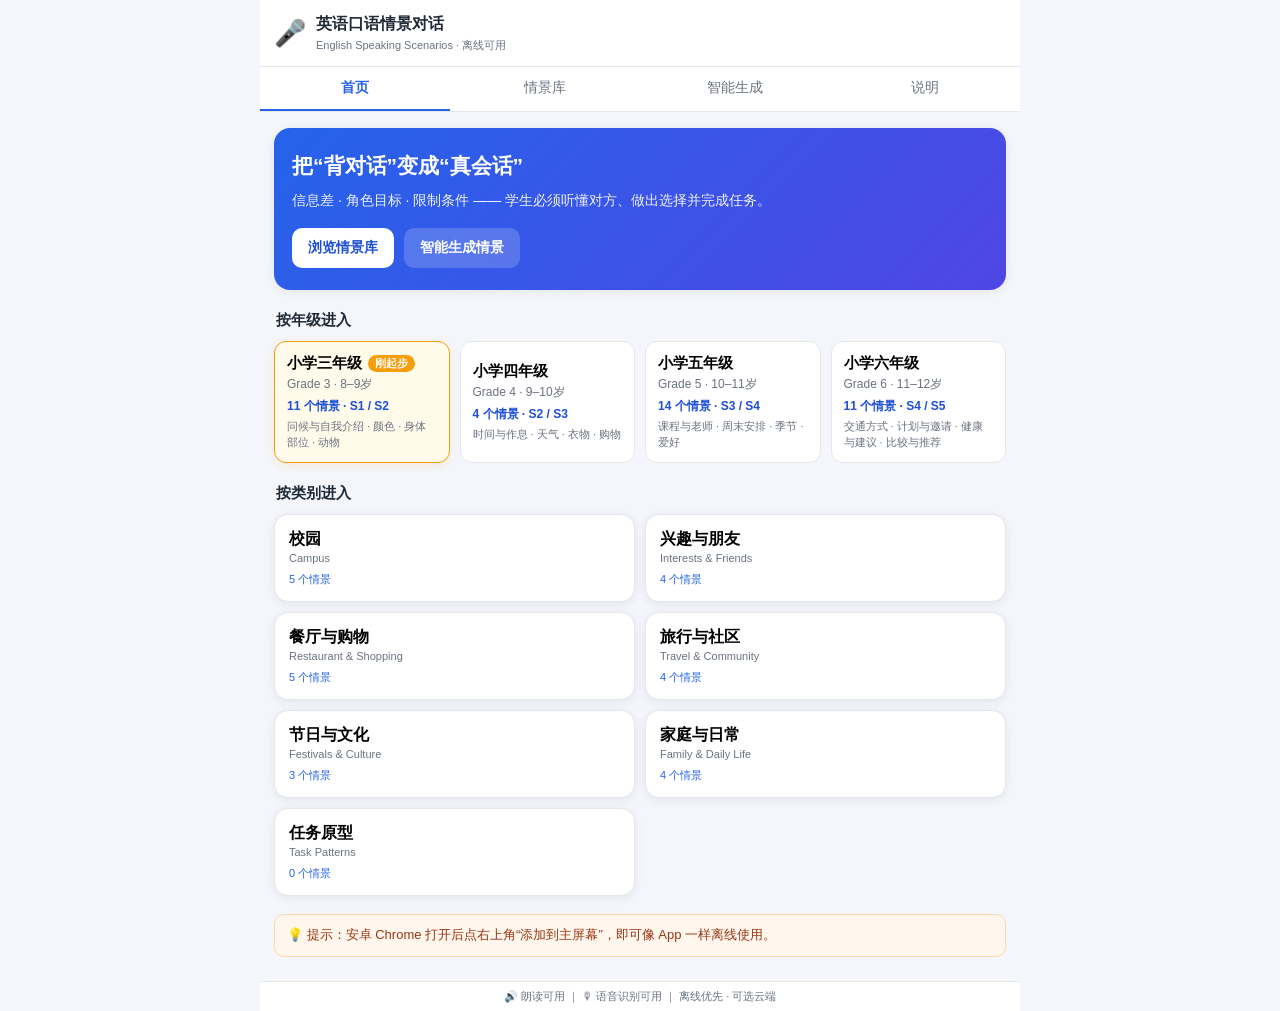
==== index.html @ b401c77c "Add files via upload" ====
<!DOCTYPE html>
<html lang="zh-CN">
<head>
  <meta charset="UTF-8" />
  <meta name="viewport" content="width=device-width, initial-scale=1.0, viewport-fit=cover, maximum-scale=1.0, user-scalable=no" />
  <meta name="theme-color" content="#2563eb" />
  <meta name="description" content="英语口语情景对话生成器 · 离线可用的少儿英语口语互动练习 App" />
  <title>英语口语情景对话 · 单文件版</title>
  <link rel="icon" type="image/svg+xml" href="data:image/svg+xml;charset=utf-8,%3Csvg%20xmlns%3D%22http%3A%2F%2Fwww.w3.org%2F2000%2Fsvg%22%20viewBox%3D%220%200%20512%20512%22%20width%3D%22512%22%20height%3D%22512%22%3E%20%3Cdefs%3E%20%3ClinearGradient%20id%3D%22g%22%20x1%3D%220%22%20y1%3D%220%22%20x2%3D%221%22%20y2%3D%221%22%3E%20%3Cstop%20offset%3D%220%22%20stop-color%3D%22%232563eb%22%2F%3E%20%3Cstop%20offset%3D%221%22%20stop-color%3D%22%234f46e5%22%2F%3E%20%3C%2FlinearGradient%3E%20%3C%2Fdefs%3E%20%3Crect%20width%3D%22512%22%20height%3D%22512%22%20rx%3D%22112%22%20fill%3D%22url(%23g)%22%2F%3E%20%3Ccircle%20cx%3D%22256%22%20cy%3D%22256%22%20r%3D%22150%22%20fill%3D%22%23ffffff%22%20opacity%3D%220.12%22%2F%3E%20%3Ctext%20x%3D%22256%22%20y%3D%22300%22%20font-size%3D%22200%22%20text-anchor%3D%22middle%22%20dominant-baseline%3D%22middle%22%20fill%3D%22%23ffffff%22%20font-family%3D%22Arial%2C%20sans-serif%22%3E%F0%9F%8E%A4%3C%2Ftext%3E%20%3Ctext%20x%3D%22256%22%20y%3D%22430%22%20font-size%3D%2256%22%20text-anchor%3D%22middle%22%20fill%3D%22%23ffffff%22%20font-family%3D%22Arial%2C%20'PingFang%20SC'%2C%20sans-serif%22%20font-weight%3D%22700%22%3E%E5%8F%A3%E8%AF%AD%3C%2Ftext%3E%20%3C%2Fsvg%3E" />
  <link rel="apple-touch-icon" href="data:image/svg+xml;charset=utf-8,%3Csvg%20xmlns%3D%22http%3A%2F%2Fwww.w3.org%2F2000%2Fsvg%22%20viewBox%3D%220%200%20512%20512%22%20width%3D%22512%22%20height%3D%22512%22%3E%20%3Cdefs%3E%20%3ClinearGradient%20id%3D%22g%22%20x1%3D%220%22%20y1%3D%220%22%20x2%3D%221%22%20y2%3D%221%22%3E%20%3Cstop%20offset%3D%220%22%20stop-color%3D%22%232563eb%22%2F%3E%20%3Cstop%20offset%3D%221%22%20stop-color%3D%22%234f46e5%22%2F%3E%20%3C%2FlinearGradient%3E%20%3C%2Fdefs%3E%20%3Crect%20width%3D%22512%22%20height%3D%22512%22%20rx%3D%22112%22%20fill%3D%22url(%23g)%22%2F%3E%20%3Ccircle%20cx%3D%22256%22%20cy%3D%22256%22%20r%3D%22150%22%20fill%3D%22%23ffffff%22%20opacity%3D%220.12%22%2F%3E%20%3Ctext%20x%3D%22256%22%20y%3D%22300%22%20font-size%3D%22200%22%20text-anchor%3D%22middle%22%20dominant-baseline%3D%22middle%22%20fill%3D%22%23ffffff%22%20font-family%3D%22Arial%2C%20sans-serif%22%3E%F0%9F%8E%A4%3C%2Ftext%3E%20%3Ctext%20x%3D%22256%22%20y%3D%22430%22%20font-size%3D%2256%22%20text-anchor%3D%22middle%22%20fill%3D%22%23ffffff%22%20font-family%3D%22Arial%2C%20'PingFang%20SC'%2C%20sans-serif%22%20font-weight%3D%22700%22%3E%E5%8F%A3%E8%AF%AD%3C%2Ftext%3E%20%3C%2Fsvg%3E" />
  <style>
/* ===================== 英语口语情景对话 APK 样式 ===================== */
:root{
  --bg:#f4f6fb; --card:#fff; --ink:#1f2937; --sub:#6b7280; --line:#e5e7eb;
  --blue:#2563eb; --blue-d:#1d4ed8; --green:#16a34a; --rose:#e11d48; --amber:#d97706;
  --chip:#eef2ff; --shadow:0 2px 10px rgba(30,41,59,.08);
}
*{box-sizing:border-box;-webkit-tap-highlight-color:transparent}
html,body{margin:0;padding:0}
body{
  font-family:-apple-system,BlinkMacSystemFont,"Segoe UI",Roboto,"PingFang SC","Microsoft YaHei",sans-serif;
  background:var(--bg);color:var(--ink);font-size:15px;line-height:1.55;
  -webkit-text-size-adjust:100%;
}
#app{max-width:760px;margin:0 auto;min-height:100vh;display:flex;flex-direction:column;background:var(--bg)}

/* 顶栏 */
.topbar{display:flex;align-items:center;gap:10px;padding:12px 14px;background:#fff;border-bottom:1px solid var(--line);position:sticky;top:0;z-index:20}
.iconbtn{background:none;border:none;color:var(--blue);font-size:15px;cursor:pointer;padding:6px 4px}
.brand{display:flex;align-items:center;gap:10px}
.logo{font-size:26px}
.t1{font-weight:700;font-size:16px}
.t2{font-size:11px;color:var(--sub)}

/* 底部导航 */
.tabbar{display:flex;background:#fff;border-bottom:1px solid var(--line);position:sticky;top:56px;z-index:19}
.tab{flex:1;border:none;background:none;padding:12px 4px;font-size:14px;color:var(--sub);cursor:pointer;border-bottom:2px solid transparent}
.tab.active{color:var(--blue);border-bottom-color:var(--blue);font-weight:700}

.view{flex:1;padding:16px 14px 24px;padding-bottom:max(24px,env(safe-area-inset-bottom))}

/* 状态栏 */
.statusbar{font-size:11px;color:var(--sub);text-align:center;padding:6px;border-top:1px solid var(--line);background:#fff}

/* 通用区块 */
.sec{font-size:15px;margin:18px 2px 10px;color:var(--ink)}
.hint{color:var(--sub);font-size:13px;margin:4px 0 14px}
.empty{color:var(--sub);padding:30px;text-align:center}
.tip{margin-top:18px;background:#fff7ed;border:1px solid #fed7aa;color:#9a3412;padding:10px 12px;border-radius:10px;font-size:13px}

/* 首页 hero */
.hero{background:linear-gradient(135deg,#2563eb,#4f46e5);color:#fff;border-radius:16px;padding:22px 18px;box-shadow:var(--shadow)}
.hero h1{margin:0 0 8px;font-size:21px}
.hero p{margin:0 0 16px;opacity:.92;font-size:14px}
.hero-actions{display:flex;gap:10px;flex-wrap:wrap}
.btn{border:none;border-radius:10px;padding:11px 16px;font-size:14px;cursor:pointer;background:var(--chip);color:var(--blue-d);font-weight:600}
.btn.primary{background:#fff;color:var(--blue-d)}
.btn.small{padding:8px 12px;font-size:13px}
.hero .btn{background:rgba(255,255,255,.18);color:#fff}
.hero .btn.primary{background:#fff;color:var(--blue-d)}

/* 类别网格 */
.catgrid{display:grid;grid-template-columns:repeat(2,1fr);gap:10px;margin-top:6px}
.catcard{background:var(--card);border:1px solid var(--line);border-radius:14px;padding:14px;cursor:pointer;text-align:left;box-shadow:var(--shadow)}
.catcard:active{transform:scale(.98)}
.cat-zh{font-size:16px;font-weight:700}
.cat-en{font-size:11px;color:var(--sub);margin-top:2px}
.cat-n{font-size:11px;color:var(--blue);margin-top:8px}

/* 情景库 */
.chips{display:flex;gap:8px;overflow-x:auto;padding:2px 0 12px}
.chip{border:1px solid var(--line);background:#fff;border-radius:20px;padding:7px 13px;font-size:13px;white-space:nowrap;cursor:pointer;color:var(--sub)}
.chip.on{background:var(--blue);color:#fff;border-color:var(--blue)}
.sclist{display:grid;gap:10px}
.scard{background:var(--card);border:1px solid var(--line);border-radius:14px;padding:13px 14px;text-align:left;cursor:pointer;box-shadow:var(--shadow)}
.scard:active{transform:scale(.99)}
.sc-top{display:flex;gap:8px;align-items:center;margin-bottom:6px}
.sc-title{font-size:16px;font-weight:700}
.sc-en{font-size:12px;color:var(--sub)}
.sc-meta{font-size:11px;color:var(--blue);margin-top:6px}
.tag{background:var(--chip);color:var(--blue-d);border-radius:6px;padding:2px 8px;font-size:11px;font-weight:600}
.tag2{background:#fef3c7;color:var(--amber);border-radius:6px;padding:2px 8px;font-size:11px}
.lvl{background:#dcfce7;color:var(--green);border-radius:6px;padding:2px 8px;font-size:11px;font-weight:600}

/* 详情 */
.detail .d-head{margin-bottom:12px}
.d-head h1{margin:0;font-size:20px}
.d-en{color:var(--sub);font-size:13px;margin-top:2px}
.d-tags{margin-top:8px;display:flex;gap:6px;flex-wrap:wrap}
.actions{display:flex;gap:8px;flex-wrap:wrap;margin:12px 0}
.block{background:var(--card);border:1px solid var(--line);border-radius:14px;padding:14px;margin-bottom:12px;box-shadow:var(--shadow)}
.block h3{margin:0 0 10px;font-size:15px;color:var(--blue-d)}
.kv{display:flex;gap:10px;padding:5px 0;border-bottom:1px dashed var(--line);font-size:13px}
.kv:last-child{border-bottom:none}
.kv span{color:var(--sub);min-width:78px;flex-shrink:0}
.kv b{font-weight:600}
.tbl{width:100%;border-collapse:collapse;font-size:13px}
.tbl th,.tbl td{border:1px solid var(--line);padding:7px 8px;text-align:left;vertical-align:top}
.tbl th{background:var(--chip);color:var(--blue-d)}
.tbl code{background:#f1f5f9;border-radius:5px;padding:1px 5px;font-size:12px}
.tbl .zh{color:var(--sub)}
.rolewrap{display:grid;grid-template-columns:1fr;gap:10px}
.rolecard{background:#f8fafc;border:1px solid var(--line);border-radius:10px;padding:11px}
.role-name{font-weight:700;color:var(--blue-d);margin-bottom:6px}
.rolecard ul{margin:0;padding-left:18px;font-size:13px}
.demo{display:flex;flex-direction:column;gap:8px}
.demo-line{background:#f8fafc;border-radius:10px;padding:9px 11px;position:relative}
.demo-line .who{font-weight:700;font-size:12px;margin-right:6px}
.demo-line .who.a{color:var(--blue)}
.demo-line .who.b{color:var(--rose)}
.demo-line .en{font-size:14px}
.demo-line .zh{color:var(--sub);font-size:12px}
.mini-speak{border:none;background:#eef2ff;color:var(--blue);border-radius:6px;padding:2px 7px;cursor:pointer;font-size:12px;margin-left:6px}
.tabs3{display:flex;gap:6px;margin-bottom:8px}
.t3{border:1px solid var(--line);background:#fff;border-radius:8px;padding:7px 12px;font-size:13px;cursor:pointer;color:var(--sub)}
.t3.on{background:var(--blue);color:#fff;border-color:var(--blue)}
.t3body{background:#f8fafc;border-radius:10px;padding:11px;font-size:14px}
.stuck{padding-left:20px;margin:0;font-size:13px}
.stuck li{padding:3px 0}
.solo{padding-left:18px;margin:0;font-size:13px}
.callout{background:#f8fafc;border-left:4px solid var(--blue);border-radius:8px;padding:10px 12px;font-size:14px}
.callout.ok{border-left-color:var(--green)}
.tbl .ok{color:var(--green)}
.tbl .need{color:var(--rose)}

/* 生成器 */
.form{display:flex;flex-direction:column;gap:12px;background:var(--card);border:1px solid var(--line);border-radius:14px;padding:16px;box-shadow:var(--shadow)}
.form label{display:flex;flex-direction:column;gap:6px;font-size:13px;color:var(--sub);font-weight:600}
.form select,.form input[type=text]{padding:10px;border:1px solid var(--line);border-radius:9px;font-size:14px;background:#fff;color:var(--ink)}
.form input[type=checkbox]{width:18px;height:18px;align-self:flex-start}
.gen-banner{margin-top:14px;background:#ecfdf5;border:1px solid #a7f3d0;color:#065f46;border-radius:12px;padding:12px;font-size:14px;display:flex;align-items:center;gap:10px;justify-content:space-between}

/* 练习 */
.practice{display:flex;flex-direction:column;height:calc(100vh - 150px)}
.p-head{background:var(--card);border:1px solid var(--line);border-radius:12px;padding:12px;margin-bottom:10px}
.p-title{font-weight:700;font-size:15px}
.p-sub{font-size:12px;color:var(--sub);margin-top:3px}
.p-sub b{color:var(--blue-d)}
.p-roles{background:var(--card);border:1px solid var(--line);border-radius:10px;padding:10px 12px;margin-bottom:10px;font-size:13px}
.p-roles summary{cursor:pointer;font-weight:600;color:var(--blue-d)}
.chat{flex:1;overflow-y:auto;display:flex;flex-direction:column;gap:10px;padding:6px 2px;background:var(--card);border:1px solid var(--line);border-radius:12px;padding:12px}
.msg{position:relative;max-width:88%;padding:9px 12px;border-radius:12px;font-size:14px}
.msg .who{font-size:11px;color:var(--sub);margin-bottom:2px}
.msg .en{font-size:14px;line-height:1.5}
.msg .zh{font-size:12px;color:var(--sub);margin-top:3px}
.msg .mini-speak{position:absolute;top:6px;right:6px}
.msg.app{align-self:flex-start;background:#eef2ff;border-bottom-left-radius:4px}
.msg.you{align-self:flex-end;background:#dcfce7;border-bottom-right-radius:4px;text-align:right}
.msg.you .zh{text-align:right}
.suggest{background:#fffbeb;border:1px solid #fde68a;border-radius:10px;padding:10px 12px;margin:8px 0;font-size:13px}
.s-label{color:var(--amber);font-weight:600;margin-bottom:4px}
.s-body{font-size:14px;font-weight:600;cursor:pointer}
.s-zh{color:var(--sub);font-size:12px;margin-top:2px}
.composer{display:flex;gap:8px;margin-top:10px}
.composer input{flex:1;border:1px solid var(--line);border-radius:10px;padding:11px 12px;font-size:15px}
.mic{border:1px solid var(--line);background:#fff;border-radius:10px;padding:0 14px;font-size:18px;cursor:pointer}
.mic.rec{background:var(--rose);color:#fff;animation:pulse 1s infinite}
@keyframes pulse{0%{opacity:1}50%{opacity:.5}100%{opacity:1}}
.p-actions{display:flex;gap:8px;margin-top:8px}
.done-banner{background:#dcfce7;border:1px solid #86efac;color:#065f46;border-radius:10px;padding:10px;margin-top:10px;font-size:14px;text-align:center}

/* 生成模式切换 */
.genmode{display:flex;gap:8px;margin:4px 0 12px}
.gm{flex:1;border:1px solid var(--line);background:var(--card);border-radius:10px;padding:10px;font-size:14px;cursor:pointer;color:var(--sub)}
.gm.on{background:var(--blue-d);color:#fff;border-color:var(--blue-d);font-weight:600}
#genCloud{margin-top:6px}
.form .full{width:100%;flex-basis:100%}
.form label.full{display:flex;flex-direction:column;gap:5px}
.form textarea{width:100%;border:1px solid var(--line);border-radius:10px;padding:10px;font-size:14px;font-family:inherit;resize:vertical;box-sizing:border-box}
.form .row{display:flex;gap:8px;flex-wrap:wrap}
.form .row .btn{flex:1}
input[type=range]{width:100%}
.gen-loading{margin-top:14px;background:#eff6ff;border:1px solid #bfdbfe;color:#1e40af;border-radius:12px;padding:12px;font-size:14px}
.gen-err{margin-top:14px;background:#fef2f2;border:1px solid #fecaca;color:#991b1b;border-radius:12px;padding:12px;font-size:14px;line-height:1.5}

/* ===== 年级体系 ===== */
.gradegrid{display:grid;grid-template-columns:repeat(auto-fill,minmax(150px,1fr));gap:10px;margin-bottom:4px}
.gradecard{border:1px solid var(--line);background:var(--card);border-radius:12px;padding:12px;text-align:left;cursor:pointer;transition:.15s}
.gradecard:hover{border-color:var(--blue);transform:translateY(-2px)}
.gradecard.feat{border-color:#f59e0b;background:#fffbeb;box-shadow:0 2px 10px rgba(245,158,11,.15)}
.gd-name{font-size:15px;font-weight:700;color:var(--text);display:flex;align-items:center;gap:6px;flex-wrap:wrap}
.gd-new{font-size:11px;font-weight:600;background:#f59e0b;color:#fff;border-radius:999px;padding:1px 7px}
.gd-en{font-size:12px;color:var(--sub);margin-top:3px}
.gd-n{font-size:12px;color:var(--blue-d);margin-top:5px;font-weight:600}
.gd-topic{font-size:11px;color:var(--sub);margin-top:4px;line-height:1.4}
.gchips{margin-top:8px;flex-wrap:wrap}
.grade-note{background:#fffbeb;border:1px solid #fde68a;color:#78350f;border-radius:12px;padding:10px 12px;font-size:13px;line-height:1.6;margin-bottom:10px}
.g3badge{display:inline-block;font-size:10px;font-weight:700;background:#f59e0b;color:#fff;border-radius:999px;padding:1px 6px;margin-left:6px;vertical-align:middle}
.scard.is-g3{border-color:#fcd34d}
.sc-book{font-size:11px;color:#92400e;margin-top:5px;background:#fffbeb;border-radius:6px;padding:3px 6px;display:inline-block}

/* 本地文件模式（file://）下的环境提示 */
.tip.warn{background:#fffbeb;border:1px solid #fde68a;color:#78350f;line-height:1.6}

</style>
</head>
<body>
  <div id="app"></div>
<script>
/* ===== js/data.js ===== */
/* =========================================================================
 * data.js — 英语口语情景对话生成器 数据层
 * 来源 Skill: eduai-speaking-scenario-dialogue
 * 包含：类别 / 交际功能 / 分级参数 / 情景库(完整12节) / 生成插槽题库
 * 所有内容均为离线内置，无需联网即可运行。
 * ========================================================================= */

/* ---------- 1. 七大情景类别 ---------- */
const CATEGORIES = [
  { id: 'campus',    zh: '校园',        en: 'Campus' },
  { id: 'interest',  zh: '兴趣与朋友',  en: 'Interests & Friends' },
  { id: 'foodshop',  zh: '餐厅与购物',  en: 'Restaurant & Shopping' },
  { id: 'travel',    zh: '旅行与社区',  en: 'Travel & Community' },
  { id: 'festival',  zh: '节日与文化',  en: 'Festivals & Culture' },
  { id: 'family',    zh: '家庭与日常',  en: 'Family & Daily Life' },
  { id: 'task',      zh: '任务原型',    en: 'Task Patterns' },
];

/* ---------- 2. 交际功能（一次聚焦一个） ---------- */
const FUNCTIONS = [
  '询问信息', '表达偏好', '邀请与回应', '请求与提供帮助',
  '选择并说明理由', '比较与推荐', '计划与协商', '描述与确认',
  '购买与点餐', '问路与指路', '解决简单问题',
];

/* ---------- 3. 难度分级（S1–S5） ---------- */
const LEVELS = {
  S1: { zh: 'S1 模仿表达', rounds: '2–4轮',  frames: '图片 + 完整句框', corePatterns: 1, newWords: '≤4', require: '指认、选择、短答' },
  S2: { zh: 'S2 句框表达', rounds: '4–6轮',  frames: '句框 + 词槽',     corePatterns: 1, newWords: '≤6', require: '准备后表达，至少提问一次' },
  S3: { zh: 'S3 互动表达', rounds: '6–8轮',  frames: '只看关键词',     corePatterns: 2, newWords: '≤8', require: '回答后补充信息，至少一次追问/回应' },
  S4: { zh: 'S4 连续表达', rounds: '8–12轮', frames: '理由 + 比较',     corePatterns: 2, newWords: '≤10', require: '角色目标不同，中途改变一个条件' },
  S5: { zh: 'S5 迁移表达', rounds: '无脚本',  frames: '整合多信息',     corePatterns: 3, newWords: '≤12', require: '主动澄清、协商、总结' },
};

/* ---------- 3b. 年级画像（决定情景的语言上限） ----------
 * levels      : 该年级建议使用的 S 级区间
 * defaultLevel: 生成时默认难度
 * 三年级为多数地区英语“起点年”，语言必须压到最低，
 * 因此单独给出词表、句型白名单与明令禁止项。
 */
const GRADES = {
  g3: {
    id: 'g3', zh: '小学三年级', en: 'Grade 3', age: '8–9岁',
    start: '英语起步年（多数地区三年级起点），以听说为主、不要求书写长句',
    levels: ['S1', 'S2'], defaultLevel: 'S1',
    rounds: '2–4轮（挑战不超过 6 轮）',
    sentence: '每句 ≤ 6–8 个词，只用 be 动词与一般现在时',
    newWords: '≤4',
    vocab: '限于 PEP 三上/三下词表（约 200 词）',
    zhSupport: '高：每句配中文，允许先看示范跟读、允许指认与短答',
    textbook: 'PEP 三年级上册 / 下册（三年级起点）',
    topics: ['问候与自我介绍', '颜色', '身体部位', '动物', '食物与饮料',
             '数字与年龄', '家庭成员', '方位介词', '水果与喜好', '文具与用品'],
    patterns: [
      "Hello! I'm ___.", "What's your name?", "How are you?", "This is my ___.",
      "I like ___.", "Do you like ___?", "Yes, I do. / No, I don't.",
      "Where is the ___?", "It's in / on / under the ___.",
      "How many ___?", "I have a ___.", "Let's ___.", "It's ___ (colour / big / small).",
    ],
    avoid: ['过去式与将来时', '从句与连词长句', '抽象的理由说明', '超过 8 词的句子', '需要书写拼写的长输出'],
  },
  g4: {
    id: 'g4', zh: '小学四年级', en: 'Grade 4', age: '9–10岁',
    start: '已有一年基础，可说简单连贯句，开始接触时间与日常作息',
    levels: ['S2', 'S3'], defaultLevel: 'S2',
    rounds: '4–6轮',
    sentence: '每句 ≤ 10 个词，可加 and / but 连接',
    newWords: '≤6',
    vocab: 'PEP 四上/四下词表',
    zhSupport: '中：关键词提示，鼓励整句输出',
    textbook: 'PEP 四年级上册 / 下册',
    topics: ['时间与作息', '天气', '衣物', '购物', '学校场所', '家务'],
    patterns: ["It's ___ o'clock.", "It's time for ___.", "What's the weather like?", "Can I help you?", "How much is it?"],
    avoid: ['复杂从句', '抽象评价', '超过 12 词的句子'],
  },
  g5: {
    id: 'g5', zh: '小学五年级', en: 'Grade 5', age: '10–11岁',
    start: '可进行 6–8 轮互动，能给出简短理由',
    levels: ['S3', 'S4'], defaultLevel: 'S3',
    rounds: '6–8轮',
    sentence: '每句 ≤ 12 个词，可带 because 短理由',
    newWords: '≤8',
    vocab: 'PEP 五上/五下词表',
    zhSupport: '低：只看关键词',
    textbook: 'PEP 五年级上册 / 下册',
    topics: ['课程与老师', '周末安排', '季节', '爱好', '食物偏好', '方位与路线'],
    patterns: ["I like ___ because ___.", "What do you do on weekends?", "Which season do you like best?", "How can I get to ___?"],
    avoid: ['长篇独白', '抽象议论'],
  },
  g6: {
    id: 'g6', zh: '小学六年级', en: 'Grade 6', age: '11–12岁',
    start: '接近小学毕业要求，可连续表达并做简单协商',
    levels: ['S4', 'S5'], defaultLevel: 'S4',
    rounds: '8–12轮',
    sentence: '每句 ≤ 15 个词，允许 because / so / but 组合',
    newWords: '≤10',
    vocab: 'PEP 六上/六下词表',
    zhSupport: '极低：只给任务与关键词',
    textbook: 'PEP 六年级上册 / 下册',
    topics: ['交通方式', '计划与邀请', '健康与建议', '比较与推荐', '经历回忆'],
    patterns: ["How do you go to ___?", "Shall we ___?", "You should ___.", "I think ___ is better because ___."],
    avoid: ['成人化话题', '复杂虚拟语气'],
  },
};

/* ---------- 4. 情景库（完整 12 节 + partner 引擎数据） ----------
 * partner 字段供离线 AI 角色引擎使用：
 *   appRole    : 应用扮演的角色 ('A'|'B')
 *   appFacts   : 应用已知事实 [{triggers:[关键词], say:'英文', zh:'中文'}]
 *   appQuestions: 应用向学生提出的问题 [{ask:'英文', zh:'中文', key?:'对应事实key'}]
 *   agree/disagree/clarify/decide: 通用回应模板
 */
const SCENARIOS = [

  /* ===== 情景 1：校园 · 按课程表约定见面 ===== */
  {
    id: 'sc_campus_meet',
    category: 'campus',
    title: '约个放学碰头时间',
    titleEn: 'Plan a Meeting After School',
    func: '计划与协商',
    level: 'S3',
    grades: '小学五、六年级',
    textbook: '通用 · 可对接 PEP 五下 Unit 2 / 六上 Unit 3 时间表达',
    duration: '15分钟',
    outcome: '两人根据各自的课程表，协商出一个都能参加的碰头时间。',
    slots: { nameA: 'Lucy', nameB: 'Tom', act: 'read in the library' },
    core: [
      { func: '开始提问',   expr: "What time are you free on ___?", slots: '星期', zh: '你___几点有空？' },
      { func: '回答与补充', expr: "I have ___ at ___. But I'm free after ___.", slots: '课名/时间', zh: '我___有___，但___之后有空。' },
      { func: '追问',       expr: "How about ___ o'clock?", slots: '时间', zh: '___点怎么样？' },
      { func: '同意/不同意', expr: "That works! / Sorry, I can't. Let's try ___.", slots: '时间', zh: '可以！/ 抱歉不行，换___吧。' },
    ],
    setting: {
      place: '学校走廊 / 教室',
      task: 'A 和 B 想一起{act}，但两人课后安排不同，必须互相问出对方有空的时间。',
      constraints: 'A 周三下午有足球训练；B 周五下午有美术社。其他时间需互相确认。',
      done: '双方确认一个共同空闲的放学后时段，并说清地点。',
    },
    roles: {
      A: { name: 'A（学生）', youAre: '想约 B 一起{act}的同学', youKnow: '自己的课程表', youNeed: 'B 哪几天放学后有空', yourGoal: '定下一个两人都能来的时间', cannot: '不能确定 B 的安排', endWith: '和 B 确认最终时间地点' },
      B: { name: 'B（应用）', youAre: 'A 的同学', youKnow: '自己的课程表（周一、二、四放学后有空；周三足球；周五美术）', youNeed: 'A 哪天有空', yourGoal: '在不冲突的日子碰头', cannot: '周三、周五放学后不能去', endWith: '和 A 确认最终时间地点' },
    },
    demo: [
      { who: 'B', en: "Hi! Do you want to {act} together?", zh: '嗨！想一起{act}吗？' },
      { who: 'A', en: "Sure! What time are you free after school?", zh: '好呀！你放学后几点有空？' },
      { who: 'B', en: "I'm free on Monday, Tuesday and Thursday. But I have football on Wednesday and art on Friday.", zh: '我周一、二、四有空，但周三足球、周五美术。' },
      { who: 'A', en: "Me too on Monday! How about 4 o'clock?", zh: '我周一也有空！四点怎么样？' },
      { who: 'B', en: "That works! See you at the library at 4.", zh: '可以！四点图书馆见。' },
    ],
    tasks: {
      basic:    '提供两人课程表图片与句框“I am free on ___. Let’s meet at ___.”完成 4 轮：问时间→答→定时间→确认地点。允许先看示范。',
      standard: '只给关键词（Monday/Tuesday/4 o’clock/library）与半开放句框，完成 6–8 轮，至少向对方提一个问题并回应一次。',
      challenge:'去掉句框，增加一个限制：图书馆周一关门，只能选周二或周四，并要求说明选择理由。',
    },
    followup: {
      ask:      "What time / Which day are you free?",
      agree:    "That works! / Great, see you then.",
      disagree: "Sorry, I can’t. I have ___ then. Let’s try another day.",
      clarify:  "Do you mean after school or at lunch?",
    },
    stuck: ['等待 5–8 秒', '重复问题', '展示课程表图片', '给关键词（Monday / 4 o’clock）', '给句框“I am free on ___.”', '示范一轮'],
    teacherCard: {
      says: "You and your partner have different schedules. Ask and find a time you are BOTH free. Speak in English. You have 3 minutes—go!",
      do:   "两人一组，看各自课程表，互问空闲时间，圈出共同时段。",
      monitor: '是否真的在“听”对方答案后才决定；是否用了目标句型。',
      correct: '纠错重点：free 后接 on + 星期；have + 活动 表“有…安排”。',
      success: '能说出并确认一个双方都空闲的具体时间地点。',
    },
    solo: ['与 AI 轮流角色：先当 A 提问，再听 B 的回答并决定。', '看角色卡，用手机录下双角色复说。', '听一条预设信息（B 说“我周一、二、四有空”）后做选择。'],
    rubric: [
      { dim: '听取对方', ok: '根据对方回答调整自己的选择', need: '只顾背自己的台词' },
      { dim: '目标句型', ok: '使用 What time / I’m free on', need: '大量中文或只用单词' },
      { dim: '完成协商', ok: '确认了具体时间地点', need: '没有得出结论' },
      { dim: '追问',     ok: '至少一次澄清或追问', need: '从不追问' },
    ],
    transfer: ['换场景：约周末去公园', '换角色：你是 B，反过来被问'],
    partner: {
      appRole: 'B',
      appFacts: [
        { triggers: ['monday', 'tuesday', 'thursday', 'free', 'when', 'what time', 'available'], say: "I'm free on Monday, Tuesday and Thursday after school.", zh: '我周一、二、四放学后有空。' },
        { triggers: ['wednesday'], say: "I have football training on Wednesday, so I can't.", zh: '我周三有足球训练，不行。' },
        { triggers: ['friday'], say: "I have art club on Friday, so I can't.", zh: '我周五有美术社，不行。' },
      ],
      appQuestions: [
        { ask: "Hi! Do you want to {act} together?", zh: '嗨！想一起{act}吗？' },
        { ask: "What time are YOU free after school?", zh: '你放学后几点有空？' },
        { ask: "How about 4 o'clock on Monday?", zh: '周一四点怎么样？' },
      ],
      clarify: [
        { triggers: ['again', 'repeat', 'pardon'], say: "I said I'm free on Monday, Tuesday and Thursday.", zh: '我说了我周一、二、四有空。' },
        { triggers: ['which', 'what do you mean'], say: "Do you mean after school or at the weekend?", zh: '你是指放学后还是周末？' },
      ],
      agree:    "That works! See you then.",
      disagree: "Sorry, I can't. Let's try another day.",
      decide:   "Great, let's meet at the library at 4 o'clock!",
    },
  },

  /* ===== 情景 2：兴趣 · 推荐一本书/电影 ===== */
  {
    id: 'sc_interest_recommend',
    category: 'interest',
    title: '推荐一部好电影',
    titleEn: 'Recommend a Movie',
    func: '比较与推荐',
    level: 'S3',
    grades: '小学五、六年级',
    textbook: '通用 · 可对接 PEP 六上 Unit 4 爱好',
    duration: '15分钟',
    outcome: '两人各推荐一部电影，比较后一起决定周末看哪部。',
    slots: { nameA: 'Amy', nameB: 'Ben', act: 'watch a movie' },
    core: [
      { func: '推荐',     expr: "I recommend ___ because ___.", slots: '片名/理由', zh: '我推荐___，因为___。' },
      { func: '比较',     expr: "___ is funnier / more exciting than ___.", slots: '片名', zh: '___比___更有趣/更刺激。' },
      { func: '选择理由', expr: "Let's watch ___ because ___.", slots: '片名/理由', zh: '我们看___吧，因为___。' },
      { func: '追问',     expr: "What kind of movies do you like?", slots: '', zh: '你喜欢什么类型的电影？' },
    ],
    setting: {
      place: '放学路上 / 课间',
      task: 'A、B 各知道一部自己喜欢的电影信息，要向对方推荐并达成共识。',
      constraints: 'A 喜欢喜剧，B 喜欢冒险；两人只有一部设备可一起看。',
      done: '选定一部双方都愿意看的电影，并各说一个理由。',
    },
    roles: {
      A: { name: 'A（学生）', youAre: '电影爱好者', youKnow: '《快乐小猪》(喜剧, 90分钟)', youNeed: 'B 喜欢什么类型', yourGoal: '让两人看同一部', cannot: '强迫对方看自己最爱的', endWith: '和 B 达成共识' },
      B: { name: 'B（应用）', youAre: 'A 的朋友', youKnow: '《太空探险》(冒险, 105分钟)', youNeed: 'A 喜欢什么', yourGoal: '看一部两人都不讨厌的', cannot: '坚持只看冒险片', endWith: '和 A 共同决定' },
    },
    demo: [
      { who: 'B', en: "What kind of movies do you like?", zh: '你喜欢什么电影？' },
      { who: 'A', en: "I like comedies. I recommend Happy Pig. It's very funny!", zh: '我喜欢喜剧，推荐《快乐小猪》，超好笑！' },
      { who: 'B', en: "I like adventures. I recommend Space Trip. It's exciting.", zh: '我喜欢冒险，推荐《太空探险》，很刺激。' },
      { who: 'A', en: "Space Trip sounds fun too. Let's watch it together!", zh: '《太空探险》听起来也不错，一起看吧！' },
    ],
    tasks: {
      basic:    '提供两张电影海报图片与句框“I recommend ___ because ___.”完成 4 轮推荐与选择。',
      standard: '只给关键词（comedy / adventure / funny / exciting）与半开放句框，完成 6–8 轮，至少一次追问对方喜好。',
      challenge:'去掉句框，增加限制：其中一人“已经看过”对方推荐的那部，需改选并说明新理由。',
    },
    followup: {
      ask:      "What kind of movies do you like?",
      agree:    "That sounds good! Let's watch it.",
      disagree: "I don't like that kind. How about ___?",
      clarify:  "Do you mean the comedy or the adventure?",
    },
    stuck: ['等待 5–8 秒', '重复问题', '展示海报图片', '给关键词（comedy / funny）', '给句框“I recommend ___.”', '示范一轮'],
    teacherCard: {
      says: "Recommend a movie to your partner. Tell WHY. Then listen and pick one together. Go!",
      do:   "两人各拿一张电影卡，互荐并比较，圈出共同选择。",
      monitor: '是否给出了“理由”；是否真的在比较而非各说各的。',
      correct: '纠错重点：recommend 后接名词；because 引导理由。',
      success: '两人说出同一部电影并各给一个理由。',
    },
    solo: ['与 AI 轮流：先当 A 推荐，再听 B 的推荐后决定。', '录双角色复说。', '听 AI 说“我喜欢冒险片”后做选择。'],
    rubric: [
      { dim: '给出理由', ok: '推荐时说了 because…', need: '只说片名' },
      { dim: '比较协商', ok: '对比两部后做选择', need: '没有比较' },
      { dim: '追问',     ok: '问了对方喜好', need: '从不问' },
      { dim: '达成共识', ok: '确认看同一部', need: '未达成一致' },
    ],
    transfer: ['换媒介：推荐一本书', '换限制：只能看 90 分钟以内的'],
    partner: {
      appRole: 'B',
      appFacts: [
        { triggers: ['kind', 'like', 'genre', 'favorit', 'prefer'], say: "I like adventure movies.", zh: '我喜欢冒险电影。' },
        { triggers: ['recommend', 'space', 'trip', 'adventure'], say: "I recommend Space Trip. It's exciting and 105 minutes long.", zh: '我推荐《太空探险》，很刺激，105分钟。' },
        { triggers: ['comedy', 'pig', 'funny'], say: "I don't like comedies much, but Happy Pig sounds okay.", zh: '我不太喜欢喜剧，但《快乐小猪》也可以。' },
      ],
      appQuestions: [
        { ask: "What kind of movies do you like?", zh: '你喜欢什么类型的电影？' },
        { ask: "Which movie do you recommend?", zh: '你推荐哪部电影？' },
        { ask: "Shall we watch it together?", zh: '我们一起看好吗？' },
      ],
      clarify: [
        { triggers: ['again', 'repeat', 'pardon'], say: "I said I like adventure movies.", zh: '我说了我喜欢冒险电影。' },
        { triggers: ['which', 'what do you mean'], say: "Do you mean the comedy or the adventure one?", zh: '你说的是喜剧还是冒险那部？' },
      ],
      agree:    "That sounds good! Let's watch it.",
      disagree: "I don't like that kind. How about Space Trip?",
      decide:   "Great, let's watch Space Trip together!",
    },
  },

  /* ===== 情景 3：餐厅购物 · 按预算点餐 ===== */
  {
    id: 'sc_food_budget',
    category: 'foodshop',
    title: '预算内点两份早餐',
    titleEn: 'Order Breakfast on a Budget',
    func: '购买与点餐',
    level: 'S3',
    grades: '小学五、六年级',
    textbook: '通用 · 可对接 PEP 五下 Unit 4 食物与价格',
    duration: '15分钟',
    outcome: '两人在 ¥20 预算内，为自己点一份健康早餐。',
    slots: { nameA: 'Coco', nameB: 'Dan', act: 'order breakfast' },
    core: [
      { func: '询问价格', expr: "How much is the ___?", slots: '食物', zh: '___多少钱？' },
      { func: '点餐',     expr: "I'll have the ___, please.", slots: '食物', zh: '我要___，谢谢。' },
      { func: '合计判断', expr: "That's ___ yuan. We have ___ left.", slots: '金额', zh: '一共___元，还剩___。' },
      { func: '换选',     expr: "It's too much. Let's change to ___.", slots: '食物', zh: '太贵了，换成___吧。' },
    ],
    setting: {
      place: '学校附近早餐店',
      task: 'A、B 各有 ¥10，合计 ¥20，要点两份不同的健康早餐。',
      constraints: '总预算 ¥20；豆浆¥3、包子¥4、鸡蛋¥2、粥¥5、三明治¥8、牛奶¥4。',
      done: '两份早餐总价 ≤ ¥20，且含蛋白质（蛋/奶/豆）。',
    },
    roles: {
      A: { name: 'A（学生）', youAre: '挑食但想健康', youKnow: '价格表', youNeed: 'B 想点什么、还剩多少', yourGoal: '不超预算且两人都有蛋白质', cannot: '点超过 ¥10 的单份', endWith: '确认两份与总价' },
      B: { name: 'B（应用）', youAre: 'A 的朋友', youKnow: '价格表，想点三明治但贵', youNeed: 'A 的选择', yourGoal: '也吃到蛋白质且不超支', cannot: '独自花超 ¥10', endWith: '确认两份与总价' },
    },
    demo: [
      { who: 'B', en: "I want the sandwich. How much is it?", zh: '我想要三明治，多少钱？' },
      { who: 'A', en: "It's 8 yuan. I'll have milk and an egg, that's 6.", zh: '8元。我要牛奶和鸡蛋，共6元。' },
      { who: 'B', en: "8 plus 6 is 14. We have 6 yuan left. Good!", zh: '8加6是14，还剩6元，不错！' },
      { who: 'A', en: "Yes, both have protein. Let's order.", zh: '对，都有蛋白质，点吧。' },
    ],
    tasks: {
      basic:    '提供价格图片与句框“I’ll have ___, please.”完成 4 轮：问价→点→合计→确认。',
      standard: '只给价格表与半开放句框，完成 6–8 轮，至少一次换选并说明原因。',
      challenge:'去掉句框，增加限制：店员说“三明治卖完了”，必须改选并重新合计。',
    },
    followup: {
      ask:      "How much is the ___?",
      agree:    "OK, that works.",
      disagree: "It's too much. Let's change to ___.",
      clarify:  "Do you mean the ¥4 one or the ¥8 one?",
    },
    stuck: ['等待 5–8 秒', '重复问题', '展示价格表图片', '给关键词（8 yuan / milk）', '给句框“I’ll have ___.”', '示范一轮'],
    teacherCard: {
      says: "You have 20 yuan together. Order TWO healthy breakfasts. Don't go over budget! Speak English.",
      do:   "两人看价格表，轮流点单并口头合计。",
      monitor: '是否在合计；是否考虑了“健康/蛋白质”。',
      correct: '纠错重点：How much is + 单数；That’s + 金额 + yuan。',
      success: '两份总价 ≤20 且含蛋白质，能说出。',
    },
    solo: ['与 AI 轮流：先当 A 点单，再听 B 后合计。', '录双角色复说。', '听 AI 说“我要三明治”后算总价。'],
    rubric: [
      { dim: '问价/点单', ok: '用了 How much / I’ll have', need: '只指图片' },
      { dim: '预算意识', ok: '做了合计并控制≤20', need: '完全不算账' },
      { dim: '换选',     ok: '超支时会改选', need: '从不调整' },
      { dim: '健康',     ok: '选了含蛋白质的', need: '只选贵的' },
    ],
    transfer: ['换场景：两人点午餐 ¥40', '换角色：你是 B'],
    partner: {
      appRole: 'B',
      appFacts: [
        { triggers: ['sandwich', 'how much', 'price', 'cost'], say: "The sandwich is 8 yuan.", zh: '三明治8元。' },
        { triggers: ['milk', 'egg', 'soy', 'protein', 'bean'], say: "Milk is 4, egg is 2, soy milk is 3. They all have protein.", zh: '牛奶4、鸡蛋2、豆浆3，都有蛋白质。' },
        { triggers: ['bun', 'bao', 'porridge', 'zhou', 'congee'], say: "The bun is 4 yuan and porridge is 5 yuan.", zh: '包子4元，粥5元。' },
        { triggers: ['sold', 'out', 'finish', 'no more'], say: "Oh, the sandwich is sold out? Then I'll have milk and an egg, that's 6 yuan.", zh: '三明治卖完了？那我要牛奶加鸡蛋，6元。' },
      ],
      appQuestions: [
        { ask: "I want the sandwich. How much is it?", zh: '我想要三明治，多少钱？' },
        { ask: "What will YOU have?", zh: '你要点什么？' },
        { ask: "How much is that together?", zh: '一共多少钱？' },
      ],
      clarify: [
        { triggers: ['again', 'repeat', 'pardon'], say: "I said the sandwich is 8 yuan.", zh: '我说了三明治8元。' },
        { triggers: ['which', 'what do you mean'], say: "Do you mean the 4-yuan milk or the 8-yuan sandwich?", zh: '你说的是4元的牛奶还是8元的三明治？' },
      ],
      agree:    "OK, that works. Let's order.",
      disagree: "It's too much. Let's change to milk and egg.",
      decide:   "Great, both have protein and we are under 20 yuan!",
    },
  },

  /* ===== 情景 4：旅行社区 · 问路 ===== */
  {
    id: 'sc_travel_directions',
    category: 'travel',
    title: '帮游客指路到博物馆',
    titleEn: 'Give Directions to the Museum',
    func: '问路与指路',
    level: 'S3',
    grades: '小学五、六年级',
    textbook: '通用 · 可对接 PEP 六下 Unit 3 方位',
    duration: '15分钟',
    outcome: '游客（A）按本地人（B）的指示，找到博物馆。',
    slots: { nameA: 'Visitor', nameB: 'Local', act: 'find the museum' },
    core: [
      { func: '问路',     expr: "Excuse me, how can I get to the ___?", slots: '地点', zh: '请问，去___怎么走？' },
      { func: '指路',     expr: "Go straight, turn ___ at the ___.", slots: '左右/地标', zh: '直走，在___处向___转。' },
      { func: '确认距离', expr: "Is it far? / It's about ___ minutes.", slots: '分钟', zh: '远吗？/ 大约___分钟。' },
      { func: '致谢',     expr: "Thank you! / You're welcome.", slots: '', zh: '谢谢！/ 不客气。' },
    ],
    setting: {
      place: '城市路口',
      task: 'A 是迷路游客，B 知道地图；A 必须问出路线。',
      constraints: '地图信息差：B 知道博物馆在图书馆旁、过两个红绿灯左转。',
      done: 'A 能复述完整路线并说谢谢。',
    },
    roles: {
      A: { name: 'A（学生·游客）', youAre: '第一次来城市的游客', youKnow: '自己在邮局门口', youNeed: '去博物馆的路线', yourGoal: '走到博物馆', cannot: '看不懂地图', endWith: '复述路线并致谢' },
      B: { name: 'B（应用·本地人）', youAre: '热心的本地人', youKnow: '完整地图路线', youNeed: '游客现在在哪', yourGoal: '把游客准确带到博物馆', cannot: '直接带路（只能口述）', endWith: '确认游客听懂' },
    },
    demo: [
      { who: 'A', en: "Excuse me, how can I get to the museum?", zh: '请问去博物馆怎么走？' },
      { who: 'B', en: "Go straight, pass two traffic lights, then turn left. It's next to the library.", zh: '直走，过两个红绿灯左转，在图书馆旁边。' },
      { who: 'A', en: "Is it far?", zh: '远吗？' },
      { who: 'B', en: "About 10 minutes. You're welcome!", zh: '约10分钟。不客气！' },
    ],
    tasks: {
      basic:    '提供地图图片与句框“Go straight, turn ___.”完成 4 轮：问路→指路→确认→致谢。',
      standard: '只给关键词（straight / left / library）与半开放句框，完成 6–8 轮，至少一次确认距离。',
      challenge:'去掉句框，增加变化：游客说“我走错到河边了”，需重新指一条路。',
    },
    followup: {
      ask:      "Excuse me, how can I get to the ___?",
      agree:    "Thank you! / You're welcome.",
      disagree: "Sorry, I don't understand. Say it again?",
      clarify:  "Do you mean turn left or right?",
    },
    stuck: ['等待 5–8 秒', '重复问题', '展示地图图片', '给关键词（straight / left）', '给句框“Go straight, turn ___.”', '示范一轮'],
    teacherCard: {
      says: "One is a lost visitor, one is a local. The visitor must ASK for directions. The local gives clear steps. Go!",
      do:   "两人看地图（只有本地人能看到路线），游客问路并复述。",
      monitor: '游客是否真的在问；本地人步骤是否清晰（直走/转弯/地标）。',
      correct: '纠错重点：turn left/right at the + 地标；next to 表“在…旁”。',
      success: '游客能用自己的话复述路线。',
    },
    solo: ['与 AI 轮流：先当游客问路，再听本地人指路后复述。', '录双角色复说。', '听 AI 说“直走左转”后画路线。'],
    rubric: [
      { dim: '问路',   ok: '用了 Excuse me / how can I get to', need: '只说“where”' },
      { dim: '指路',   ok: '给了清晰步骤+地标', need: '只说“那边”' },
      { dim: '确认',   ok: '确认了距离/是否听懂', need: '从不确认' },
      { dim: '礼貌',   ok: '用了 Thank you', need: '没有致谢' },
    ],
    transfer: ['换目的地：去火车站', '换角色：你是本地人'],
    partner: {
      appRole: 'B',
      appFacts: [
        { triggers: ['museum', 'how', 'get', 'where', 'excuse'], say: "Go straight, pass two traffic lights, then turn left. It's next to the library.", zh: '直走，过两个红绿灯左转，在图书馆旁边。' },
        { triggers: ['far', 'minutes', 'long', 'how long'], say: "It's about 10 minutes on foot.", zh: '步行大约10分钟。' },
        { triggers: ['river', 'wrong', 'lost', 'mistake'], say: "Oh, you're at the river? Go back to the post office, then turn right and walk 5 minutes.", zh: '你在河边？回到邮局，右转走5分钟。' },
      ],
      appQuestions: [
        { ask: "Sure! Where are you now?", zh: '当然！你现在在哪？' },
        { ask: "Do you know the library?", zh: '你知道图书馆吗？' },
        { ask: "Did you understand? Can you say it back?", zh: '听懂了吗？能复述一下吗？' },
      ],
      clarify: [
        { triggers: ['again', 'repeat', 'pardon', 'slow'], say: "Go straight, pass two lights, turn left at the library.", zh: '直走，过两个灯，在图书馆左转。' },
        { triggers: ['which', 'what do you mean'], say: "Do you mean turn left or right?", zh: '你是说左转还是右转？' },
      ],
      agree:    "You're welcome! Have a nice trip.",
      disagree: "Sorry, I don't understand. Please say it again.",
      decide:   "Great, you got it! Enjoy the museum.",
    },
  },

  /* ===== 情景 5：家庭日常 · 安排周末家务 ===== */
  {
    id: 'sc_family_chores',
    category: 'family',
    title: '分工周末家务',
    titleEn: 'Share Weekend Chores',
    func: '请求与提供帮助',
    level: 'S2',
    grades: '小学四、五年级',
    textbook: '通用 · 可对接 PEP 四下 Unit 4 家务',
    duration: '15分钟',
    outcome: '兄妹两人把四项家务分完，每人两项，公平合理。',
    slots: { nameA: 'Mei', nameB: 'Leo', act: 'do the chores' },
    core: [
      { func: '请求帮助', expr: "Can you help me with the ___?", slots: '家务', zh: '你能帮我___吗？' },
      { func: '提供帮助', expr: "Sure, I can ___.", slots: '家务', zh: '可以，我来___。' },
      { func: '分配',     expr: "I'll do ___, and you do ___.", slots: '家务', zh: '我做___，你做___。' },
      { func: '回应',     expr: "OK! / No problem.", slots: '', zh: '好！/ 没问题。' },
    ],
    setting: {
      place: '家里客厅',
      task: 'A、B 要把扫地、洗碗、浇花、倒垃圾四项分掉。',
      constraints: 'B 不喜欢洗碗；A 怕虫子所以不浇花。',
      done: '四项全部分配，每人两项，且避开各自不喜欢的。',
    },
    roles: {
      A: { name: 'A（学生）', youAre: '哥哥/姐姐', youKnow: '四项家务列表', youNeed: 'B 愿意做哪些', yourGoal: '公平分完四项', cannot: '让 B 洗碗', endWith: '确认分工' },
      B: { name: 'B（应用）', youAre: '弟弟/妹妹', youKnow: '自己不想洗碗', youNeed: 'A 想做哪些', yourGoal: '不做洗碗且分到两件', cannot: '全推给 A', endWith: '确认分工' },
    },
    demo: [
      { who: 'A', en: "We have four chores. Can you help me with the trash?", zh: '我们有四件家务，你能帮我倒垃圾吗？' },
      { who: 'B', en: "Sure, I can take out the trash. But I don't like washing dishes.", zh: '可以倒垃圾。但我不喜欢洗碗。' },
      { who: 'A', en: "OK, I'll wash dishes and water plants. You sweep and take trash.", zh: '好，我来洗碗浇花，你扫地倒垃圾。' },
      { who: 'B', en: "Deal! No problem.", zh: '成交！没问题。' },
    ],
    tasks: {
      basic:    '提供家务图片与句框“Can you help me with ___?”完成 4 轮：列任务→请求→提供→确认。',
      standard: '只给关键词（sweep / dishes / trash / plants）与半开放句框，完成 6 轮，至少一次主动提供帮助。',
      challenge:'去掉句框，增加限制：临时有事只能做一件，需重新分配四项。',
    },
    followup: {
      ask:      "Can you help me with the ___?",
      agree:    "Sure, I can ___.",
      disagree: "Sorry, I don't like ___. Can you do it?",
      clarify:  "Do you mean the dishes or the plants?",
    },
    stuck: ['等待 5–8 秒', '重复问题', '展示家务图片', '给关键词（sweep / trash）', '给句框“I can ___.”', '示范一轮'],
    teacherCard: {
      says: "Share four chores fairly. One of you dislikes dishes, the other dislikes plants. Talk and divide. Go!",
      do:   "两人看家务卡，用 Can you help / I can 分配。",
      monitor: '是否用了请求与提供；分配是否公平且避开雷区。',
      correct: '纠错重点：Can you help me with + 名词；I can + 动词原形。',
      success: '四项分完，每人两件，且合理。',
    },
    solo: ['与 AI 轮流：先当 A 分配，再听 B 后调整。', '录双角色复说。', '听 AI 说“我不喜欢洗碗”后重分。'],
    rubric: [
      { dim: '请求/提供', ok: '用了 Can you help / I can', need: '只说“你做这个”' },
      { dim: '公平',     ok: '每人两件且合理', need: '一人做三件' },
      { dim: '避忌',     ok: '避开了各自不喜欢的', need: '无视雷区' },
      { dim: '确认',     ok: '最后确认分工', need: '没确认' },
    ],
    transfer: ['换清单：加“买菜”五项', '换角色：你是 B'],
    partner: {
      appRole: 'B',
      appFacts: [
        { triggers: ['wash', 'dish', 'dishes'], say: "I don't like washing dishes. Can you do that one?", zh: '我不喜欢洗碗，你洗好吗？' },
        { triggers: ['sweep', 'trash', 'take out'], say: "I can sweep the floor and take out the trash.", zh: '我可以扫地、倒垃圾。' },
        { triggers: ['plant', 'water', 'flower'], say: "I can water the plants too, if you want.", zh: '浇花我也可以，如果你想。' },
        { triggers: ['busy', 'only one', 'time'], say: "Oh, I'm busy later. I can only do ONE chore. You take three?", zh: '我等下有事，只能做一件，你做三件？' },
      ],
      appQuestions: [
        { ask: "We have four chores. Which can you do?", zh: '我们有四件家务，你能做哪些？' },
        { ask: "Can you help me with the trash?", zh: '你能帮我倒垃圾吗？' },
        { ask: "Is that fair? Let's confirm.", zh: '这样公平吗？确认一下。' },
      ],
      clarify: [
        { triggers: ['again', 'repeat', 'pardon'], say: "I said I don't like washing dishes.", zh: '我说了我不喜欢洗碗。' },
        { triggers: ['which', 'what do you mean'], say: "Do you mean sweeping or taking out trash?", zh: '你说的是扫地还是倒垃圾？' },
      ],
      agree:    "Sure, I can do that. No problem!",
      disagree: "Sorry, I don't like that one. Can you do it?",
      decide:   "Deal! I sweep and take trash, you wash and water. Fair!",
    },
  },

  /* ===== 情景 6：节日文化 · 准备班级派对邀请 ===== */
  {
    id: 'sc_festival_invite',
    category: 'festival',
    title: '策划班级节日派对',
    titleEn: 'Plan a Class Party',
    func: '邀请与回应',
    level: 'S4',
    grades: '小学五、六年级',
    textbook: '通用 · 可对接 PEP 六上 Unit 4 / 节日主题',
    duration: '15分钟',
    outcome: '两人决定派对时间、地点与一个活动，并拟好邀请语。',
    slots: { nameA: 'Lin', nameB: 'Ray', act: 'plan the party' },
    core: [
      { func: '提议',   expr: "Let's have the party on ___ at ___.", slots: '日期/地点', zh: '我们___在___办派对吧。' },
      { func: '邀请',   expr: "Would you like to come to ___?", slots: '活动', zh: '你想来参加___吗？' },
      { func: '回应',   expr: "Yes, I'd love to! / Sorry, I can't because ___.", slots: '理由', zh: '好啊，我想去！/ 抱歉不行，因为___。' },
      { func: '决定',   expr: "Great, we'll ___ at the party.", slots: '活动', zh: '好，派对上我们___。' },
    ],
    setting: {
      place: '教室 / 课后',
      task: 'A、B 是派对策划员，要定时间、地点、一个游戏。',
      constraints: 'A 希望周五放学后；B 担心周五有考试需改到周四。',
      done: '确定时间地点+一个活动，并写出一句邀请语。',
    },
    roles: {
      A: { name: 'A（学生）', youAre: '派对策划员', youKnow: '想周五、教室、猜谜游戏', youNeed: 'B 能否周五来', yourGoal: '办成派对', cannot: '无视 B 的考试', endWith: '拟好邀请语' },
      B: { name: 'B（应用）', youAre: '另一策划员', youKnow: '周五有数学考试', youNeed: 'A 是否接受改期', yourGoal: '既派对又不误考试', cannot: '周五强行办', endWith: '拟好邀请语' },
    },
    demo: [
      { who: 'A', en: "Let's have the party on Friday after school in the classroom!", zh: '周五放学后教室办派对吧！' },
      { who: 'B', en: "I'd love to, but I have a math test on Friday. Can we do Thursday?", zh: '我想去，但周五有数学考，改周四行吗？' },
      { who: 'A', en: "OK, Thursday then. We'll play a guessing game.", zh: '好，那就周四，我们玩猜谜。' },
      { who: 'B', en: "Great! Would you like to come to our guessing game?", zh: '太好了！你想来参加猜谜吗？' },
    ],
    tasks: {
      basic:    '提供日历与句框“Let’s have the party on ___.”完成 4 轮：提议→回应→定活动→写邀请。',
      standard: '只给关键词（Friday / classroom / guessing game）与半开放句框，完成 8 轮，至少一次改期协商。',
      challenge:'去掉句框，增加变化：场地被占用只能去操场，且需加一个备用活动。',
    },
    followup: {
      ask:      "Would you like to come to ___?",
      agree:    "Yes, I'd love to!",
      disagree: "Sorry, I can't because ___.",
      clarify:  "Do you mean Friday or Thursday?",
    },
    stuck: ['等待 5–8 秒', '重复问题', '展示日历图片', '给关键词（Thursday / classroom）', '给句框“Let’s ___.”', '示范一轮'],
    teacherCard: {
      says: "Plan a class party: pick a day, a place and ONE activity. One of you has a test on Friday. Solve it together!",
      do:   "两人看日历，协商时间地点活动，写一句邀请。",
      monitor: '是否处理了“考试”冲突；邀请语是否完整。',
      correct: '纠错重点：Would you like to + 动词；because 引导拒绝理由。',
      success: '定好三维+一句邀请，冲突已解决。',
    },
    solo: ['与 AI 轮流：先当 A 提议，再听 B 后协商。', '录双角色复说。', '听 AI 说“周五有考试”后改期。'],
    rubric: [
      { dim: '提议',   ok: '用了 Let’s / Would you like', need: '只说“派对”' },
      { dim: '协商',   ok: '处理了考试冲突', need: '无视冲突' },
      { dim: '邀请语', ok: '写出完整一句邀请', need: '没有邀请语' },
      { dim: '决定',   ok: '确认了活动', need: '未定活动' },
    ],
    transfer: ['换节日：中秋/圣诞派对', '换角色：你是 B'],
    partner: {
      appRole: 'B',
      appFacts: [
        { triggers: ['friday'], say: "I'd love to, but I have a math test on Friday. Can we do Thursday?", zh: '我想去，但周五有数学考，改周四好吗？' },
        { triggers: ['thursday', 'classroom', 'place', 'where'], say: "Thursday in the classroom works for me!", zh: '周四在教室我可以！' },
        { triggers: ['game', 'activity', 'guess'], say: "Let's play a guessing game at the party.", zh: '派对上我们玩猜谜吧。' },
        { triggers: ['playground', 'outside', 'occupy', 'busy'], say: "The classroom is occupied? Then let's use the playground and add a relay race.", zh: '教室被占？那去操场，再加个接力赛。' },
      ],
      appQuestions: [
        { ask: "When and where shall we have the party?", zh: '派对定什么时候、在哪？' },
        { ask: "What activity do you want?", zh: '你想玩什么活动？' },
        { ask: "Can you write the invitation with me?", zh: '一起写邀请语好吗？' },
      ],
      clarify: [
        { triggers: ['again', 'repeat', 'pardon'], say: "I said I have a math test on Friday.", zh: '我说了我周五有数学考。' },
        { triggers: ['which', 'what do you mean'], say: "Do you mean Friday or Thursday?", zh: '你说的是周五还是周四？' },
      ],
      agree:    "Yes, I'd love to! Let's do it.",
      disagree: "Sorry, I can't because I have a test.",
      decide:   "Great, Thursday in the classroom, guessing game it is!",
    },
  },

  /* ===== 情景 7：校园 · 问同学今天的作业 ===== */
  {
    id: 'sc_campus_homework',
    category: 'campus',
    title: '问同学今天有什么作业',
    titleEn: 'Ask About Today’s Homework',
    func: '询问信息',
    level: 'S2',
    grades: '小学四、五年级',
    textbook: '通用 · 可对接 PEP 四下 / 五上 日常交流',
    duration: '12分钟',
    outcome: 'A 通过询问，弄清楚两项作业及其截止时间。',
    slots: { nameA: 'Ann', nameB: 'Bob', act: 'finish the homework' },
    core: [
      { func: '询问作业', expr: "What homework do we have?", slots: '', zh: '我们今天有什么作业？' },
      { func: '说明内容', expr: "We have ___ and ___.", slots: '科目', zh: '我们有___和___。' },
      { func: '问截止',   expr: "When is it due?", slots: '', zh: '什么时候交？' },
      { func: '请求帮助', expr: "Can you help me with ___?", slots: '科目', zh: '你能帮我___吗？' },
    ],
    setting: {
      place: '教室 / 课间',
      task: 'A 昨天请假没来，不知道作业；B 知道全部，A 必须主动问出。',
      constraints: '作业：数学第20页 + 英语阅读；明天交；数学有点难。',
      done: 'A 说清两项作业名称和“明天交”。',
    },
    roles: {
      A: { name: 'A（学生）', youAre: '昨天请假的同学', youKnow: '自己的名字，但不知道今天的作业', youNeed: '今天有什么作业、何时交', yourGoal: '弄清楚作业不漏做', cannot: '自己不知道作业内容', endWith: '向 B 确认两项作业与截止' },
      B: { name: 'B（应用）', youAre: 'A 的同桌', youKnow: '完整作业清单（数学20页、英语阅读、明天交）', youNeed: 'A 哪里不会', yourGoal: '把作业清楚地告诉 A', cannot: '替 A 写作业', endWith: '确认 A 听懂' },
    },
    demo: [
      { who: 'A', en: "Hi Bob, I was absent yesterday. What homework do we have?", zh: '嗨 Bob，我昨天请假了。今天有什么作业？' },
      { who: 'B', en: "We have math page 20 and an English reading.", zh: '我们有数学第20页和英语阅读。' },
      { who: 'A', en: "When is it due?", zh: '什么时候交？' },
      { who: 'B', en: "It’s due tomorrow. The math is a bit hard, but I can help you.", zh: '明天交。数学有点难，但我可以帮你。' },
    ],
    tasks: {
      basic:    '提供作业清单图片与句框“We have ___ and ___.”完成 4 轮：问→答→问截止→请求帮助。',
      standard: '只给关键词（math / English / tomorrow）与半开放句框，完成 6 轮，至少一次主动提问。',
      challenge:'去掉句框，增加限制：A 说“数学看不懂”，B 需用更简单的话解释第一步。',
    },
    followup: {
      ask:      "What homework do we have?",
      agree:    "OK, I understand now.",
      disagree: "Sorry, I still don’t get it. Say it again?",
      clarify:  "Do you mean math or English?",
    },
    stuck: ['等待 5–8 秒', '重复问题', '展示作业清单图片', '给关键词（math / tomorrow）', '给句框“We have ___.”', '示范一轮'],
    teacherCard: {
      says: "One of you was absent. The other knows the homework. Ask and find out what to do and when. Speak English!",
      do:   "两人一组，A 问作业，B 据实回答并提醒截止时间。",
      monitor: 'A 是否真的在“问”；是否问到了截止时间。',
      correct: '纠错重点：What homework do we have；due 表“截止”。',
      success: 'A 能说出两项作业并知道明天交。',
    },
    solo: ['与 AI 轮流：先当 A 问作业，再听 B 后复述。', '录双角色复说。', '听 AI 说“数学20页、英语阅读”后做记录。'],
    rubric: [
      { dim: '主动询问', ok: '用了 What homework / When due', need: '等对方主动说' },
      { dim: '获取信息', ok: '问到了科目与截止', need: '只听到不追问' },
      { dim: '确认',     ok: '结尾确认听懂', need: '没确认' },
      { dim: '请求帮助', ok: '至少一次 Can you help', need: '从不求助' },
    ],
    transfer: ['换场景：问周末作业', '换角色：你是 B'],
    partner: {
      appRole: 'B',
      appFacts: [
        { triggers: ['homework', 'what', 'do we have', 'assign'], say: "We have math page 20 and an English reading.", zh: '我们有数学第20页和英语阅读。' },
        { triggers: ['due', 'when', 'deadline', 'tomorrow'], say: "It’s due tomorrow.", zh: '明天交。' },
        { triggers: ['hard', 'difficult', 'help', 'understand', "don't get", "don't get"], say: "The math is a bit hard, but I can help you with page 20.", zh: '数学有点难，但我可以帮你第20页。' },
      ],
      appQuestions: [
        { ask: "Hi! Were you absent yesterday?", zh: '嗨！你昨天请假了吗？' },
        { ask: "What homework do you want to know about?", zh: '你想问哪科作业？' },
        { ask: "Do you need my help with the math?", zh: '数学需要我帮忙吗？' },
      ],
      clarify: [
        { triggers: ['again', 'repeat', 'pardon'], say: "I said we have math page 20 and an English reading.", zh: '我说了数学20页和英语阅读。' },
        { triggers: ['which', 'what do you mean'], say: "Do you mean the math or the English reading?", zh: '你说的是数学还是英语阅读？' },
      ],
      agree:    "OK, I’m glad you understand now.",
      disagree: "Sorry, I can’t do the homework for you, but I can explain it.",
      decide:   "Great, now you know: math page 20 and reading, due tomorrow!",
    },
  },

  /* ===== 情景 8：校园 · 选一个课外社团 ===== */
  {
    id: 'sc_campus_club',
    category: 'campus',
    title: '选一个课外社团',
    titleEn: 'Choose an After-School Club',
    func: '选择并说明理由',
    level: 'S3',
    grades: '小学五、六年级',
    textbook: '通用 · 可对接 PEP 六上 Unit 4 爱好',
    duration: '15分钟',
    outcome: '两人各说偏好，因时间冲突只能共选一个，并说出理由。',
    slots: { nameA: 'Eva', nameB: 'Max', act: 'join a club' },
    core: [
      { func: '表态',   expr: "I want to join the ___ club.", slots: '社团', zh: '我想参加___社团。' },
      { func: '说理由', expr: "Because I like ___.", slots: '理由', zh: '因为我喜欢___。' },
      { func: '比较',   expr: "___ is more fun than ___.", slots: '社团', zh: '___比___更有趣。' },
      { func: '决定',   expr: "Let’s choose the ___ club.", slots: '社团', zh: '我们选___社团吧。' },
    ],
    setting: {
      place: '社团招新处',
      task: 'A、B 都想参加社团，但美术与象棋都在周二，只能共选一个。',
      constraints: '美术俱乐部周二；象棋俱乐部也周二；两人时间只够一个。',
      done: '选定一个双方都接受、且各说一句理由的社团。',
    },
    roles: {
      A: { name: 'A（学生）', youAre: '想参加社团的新生', youKnow: '自己喜欢画画', youNeed: 'B 想参加什么、何时冲突', yourGoal: '和 B 参加同一个社团', cannot: '无视时间冲突强行两个', endWith: '和 B 共同选一个' },
      B: { name: 'B（应用）', youAre: 'A 的朋友', youKnow: '自己喜欢象棋，且两个社团都周二', youNeed: 'A 的偏好', yourGoal: '选一个两人都能去的', cannot: '要求参加两个', endWith: '和 A 共同决定' },
    },
    demo: [
      { who: 'B', en: "Which club do you want to join?", zh: '你想参加哪个社团？' },
      { who: 'A', en: "I want the art club, because I like painting.", zh: '我想参加美术社，因为我喜欢画画。' },
      { who: 'B', en: "I like chess, but both clubs are on Tuesday. Let’s choose one.", zh: '我喜欢象棋，但两个都在周二，我们选一个吧。' },
      { who: 'A', en: "OK, let’s choose the art club together!", zh: '好，那我们一起选美术社！' },
    ],
    tasks: {
      basic:    '提供社团海报与句框“I want the ___ club because ___.”完成 4 轮：选→理由→冲突→决定。',
      standard: '只给关键词（art / chess / Tuesday）与半开放句框，完成 6–8 轮，至少一次比较。',
      challenge:'去掉句框，增加限制：美术社名额已满，必须改选象棋并重新说明理由。',
    },
    followup: {
      ask:      "Which club do you want?",
      agree:    "Good idea! Let’s choose it.",
      disagree: "I prefer the other one. Because ___.",
      clarify:  "Do you mean the art or the chess club?",
    },
    stuck: ['等待 5–8 秒', '重复问题', '展示社团海报', '给关键词（art / Tuesday）', '给句框“I want the ___.”', '示范一轮'],
    teacherCard: {
      says: "Pick ONE club you both can join. Tell WHY. Both clubs are on Tuesday, so you can’t do both. Go!",
      do:   "两人看社团表，各表偏好并比较，圈出共同选择并说理由。",
      monitor: '是否说了“because 理由”；是否处理了时间冲突。',
      correct: '纠错重点：because 引导理由；on + 星期 表时间。',
      success: '选定一个社团且双方各给一句理由。',
    },
    solo: ['与 AI 轮流：先当 A 选社团，再听 B 后协商。', '录双角色复说。', '听 AI 说“都周二”后做选择。'],
    rubric: [
      { dim: '表态',   ok: '用了 I want / I’d like', need: '只说“社团”' },
      { dim: '说理由', ok: '用了 because…', need: '没有理由' },
      { dim: '处理冲突', ok: '面对“都周二”做取舍', need: '无视冲突' },
      { dim: '决定',   ok: '确认共选一个', need: '未达成一致' },
    ],
    transfer: ['换社团：足球/合唱', '换角色：你是 B'],
    partner: {
      appRole: 'B',
      appFacts: [
        { triggers: ['chess', 'like', 'prefer'], say: "I like the chess club.", zh: '我喜欢象棋社。' },
        { triggers: ['art', 'paint', 'draw', 'drawing'], say: "The art club is fun, but I’m not good at painting.", zh: '美术社有趣，但我不擅长画画。' },
        { triggers: ['tuesday', 'time', 'when', 'both'], say: "Both clubs are on Tuesday, so we can only join one.", zh: '两个社团都在周二，所以只能参加一个。' },
        { triggers: ['full', 'no seat', 'sold', 'over'], say: "The art club is full? Then let’s choose chess together.", zh: '美术社满员？那我们一起选象棋吧。' },
      ],
      appQuestions: [
        { ask: "Which club do you want to join?", zh: '你想参加哪个社团？' },
        { ask: "Why do you like it?", zh: '你为什么喜欢它？' },
        { ask: "Shall we choose just one club?", zh: '我们只选一个社团好吗？' },
      ],
      clarify: [
        { triggers: ['again', 'repeat', 'pardon'], say: "I said both clubs are on Tuesday.", zh: '我说了两个社团都在周二。' },
        { triggers: ['which', 'what do you mean'], say: "Do you mean the art or the chess club?", zh: '你说的是美术社还是象棋社？' },
      ],
      agree:    "Good idea! Let’s choose it together.",
      disagree: "I prefer the other one. Because it’s more fun for me.",
      decide:   "Great, we’ll join the art club together!",
    },
  },

  /* ===== 情景 9：兴趣 · 聊聊各自的爱好 ===== */
  {
    id: 'sc_interest_hobby',
    category: 'interest',
    title: '聊聊我们的爱好',
    titleEn: 'Talk About Our Hobbies',
    func: '表达偏好',
    level: 'S2',
    grades: '小学四、五年级',
    textbook: '通用 · 可对接 PEP 四下 Unit 4 爱好',
    duration: '12分钟',
    outcome: '两人各说爱好，找到一个共同爱好并约一起做。',
    slots: { nameA: 'Ivy', nameB: 'Jim', act: 'draw together' },
    core: [
      { func: '表达爱好', expr: "I like ___ and ___.", slots: '爱好', zh: '我喜欢___和___。' },
      { func: '表达不喜', expr: "I don’t like ___ very much.", slots: '爱好', zh: '我不太喜欢___。' },
      { func: '找共同点', expr: "We both like ___!", slots: '爱好', zh: '我们都喜欢___！' },
      { func: '提议',     expr: "Let’s ___ together.", slots: '活动', zh: '我们一起___吧。' },
    ],
    setting: {
      place: '课余聊天',
      task: 'A、B 互说爱好，找出共同项并约一起做。',
      constraints: 'A 喜欢画画和钢琴；B 喜欢画画和足球；都周末有空。',
      done: '确认一个共同爱好并约好一起做。',
    },
    roles: {
      A: { name: 'A（学生）', youAre: '爱画画的孩子', youKnow: '自己喜欢画画、钢琴', youNeed: 'B 喜欢什么', yourGoal: '找到共同爱好一起玩', cannot: '强迫 B 喜欢钢琴', endWith: '和 B 约好一起画' },
      B: { name: 'B（应用）', youAre: 'A 的新朋友', youKnow: '自己喜欢画画、足球', youNeed: 'A 的爱好', yourGoal: '找到共同点', cannot: '只说自己不听对方', endWith: '和 A 约好一起画' },
    },
    demo: [
      { who: 'B', en: "What’s your hobby, Ivy?", zh: 'Ivy，你的爱好是什么？' },
      { who: 'A', en: "I like drawing and playing the piano.", zh: '我喜欢画画和弹钢琴。' },
      { who: 'B', en: "I like drawing and football! We both like drawing.", zh: '我喜欢画画和足球！我们都喜欢画画。' },
      { who: 'A', en: "Let’s draw together this weekend!", zh: '这周末我们一起画画吧！' },
    ],
    tasks: {
      basic:    '提供爱好图片与句框“I like ___.”完成 4 轮：问→答→找共同→约。',
      standard: '只给关键词（drawing / piano / football）与半开放句框，完成 6 轮，至少一次表达不喜欢。',
      challenge:'去掉句框，增加变化：B 说这周末有比赛，只能改到下周末。',
    },
    followup: {
      ask:      "What’s your hobby?",
      agree:    "Me too! Let’s do it together.",
      disagree: "I don’t like that. I prefer ___.",
      clarify:  "Do you mean drawing or playing piano?",
    },
    stuck: ['等待 5–8 秒', '重复问题', '展示爱好图片', '给关键词（drawing / football）', '给句框“I like ___.”', '示范一轮'],
    teacherCard: {
      says: "Tell your partner your hobby. Find ONE thing you BOTH like. Then make a plan. Go!",
      do:   "两人互说爱好，圈出共同点，约一起做。",
      monitor: '是否用了 I like / I don’t like；是否真的找到共同点。',
      correct: '纠错重点：like + 动名词（drawing）；both 表“都”。',
      success: '说出共同爱好并约好一起做。',
    },
    solo: ['与 AI 轮流：先当 A 说爱好，再听 B 后找共同。', '录双角色复说。', '听 AI 说“我喜欢画画足球”后回应。'],
    rubric: [
      { dim: '表达',   ok: '用了 I like / don’t like', need: '只说单词' },
      { dim: '倾听',   ok: '根据对方找共同点', need: '各说各的' },
      { dim: '提议',   ok: '提出一起做', need: '没有邀约' },
      { dim: '确认',   ok: '确认时间', need: '没确认' },
    ],
    transfer: ['换话题：喜欢的食物', '换角色：你是 B'],
    partner: {
      appRole: 'B',
      appFacts: [
        { triggers: ['hobby', 'like', 'what do you', 'favorit'], say: "I like drawing and playing football.", zh: '我喜欢画画和踢足球。' },
        { triggers: ['draw', 'paint', 'drawing'], say: "Drawing is my favourite! We both like it.", zh: '画画是我的最爱！我们都喜欢。' },
        { triggers: ['weekend', 'free', 'when', 'time'], say: "I’m free on weekends. But this weekend I have a match.", zh: '我周末有空，但这周末有比赛。' },
      ],
      appQuestions: [
        { ask: "What’s your hobby?", zh: '你的爱好是什么？' },
        { ask: "Do you like drawing?", zh: '你喜欢画画吗？' },
        { ask: "Shall we do it together this weekend?", zh: '这周末一起做好吗？' },
      ],
      clarify: [
        { triggers: ['again', 'repeat', 'pardon'], say: "I said I like drawing and football.", zh: '我说了我喜欢画画和足球。' },
        { triggers: ['which', 'what do you mean'], say: "Do you mean drawing or football?", zh: '你说的是画画还是足球？' },
      ],
      agree:    "Me too! Let’s do it together.",
      disagree: "I don’t like that much. I prefer drawing.",
      decide:   "Great, we’ll draw together next weekend!",
    },
  },

  /* ===== 情景 10：餐厅购物 · 在餐厅点餐 ===== */
  {
    id: 'sc_food_restaurant',
    category: 'foodshop',
    title: '在餐厅点餐',
    titleEn: 'Order Food at a Restaurant',
    func: '购买与点餐',
    level: 'S3',
    grades: '小学五、六年级',
    textbook: '通用 · 可对接 PEP 五下 Unit 4 餐饮',
    duration: '15分钟',
    outcome: '两人在餐厅点餐，兼顾 A 的坚果过敏与 B 的素食，点到都能吃的菜。',
    slots: { nameA: 'Nina', nameB: 'Owen', act: 'order food' },
    core: [
      { func: '点餐',   expr: "I’d like the ___, please.", slots: '菜名', zh: '我要___，谢谢。' },
      { func: '推荐',   expr: "I recommend the ___.", slots: '菜名', zh: '我推荐___。' },
      { func: '过敏提示', expr: "I’m allergic to ___.", slots: '食物', zh: '我对___过敏。' },
      { func: '确认',   expr: "OK, no ___ for me.", slots: '食物', zh: '好，我不吃___。' },
    ],
    setting: {
      place: '餐厅',
      task: 'A、B 各自点一道菜，须互相提醒过敏/素食限制。',
      constraints: 'A 对坚果过敏；B 吃素（不吃肉）；沙拉含坚果、汤是蔬菜的。',
      done: '两人点的菜都不触发对方限制，且各说一句理由。',
    },
    roles: {
      A: { name: 'A（学生）', youAre: '对坚果过敏的顾客', youKnow: '菜单与自己的过敏', youNeed: 'B 是否点含坚果的', yourGoal: '点到安全又好吃的', cannot: '吃坚果', endWith: '和 B 确认彼此安全' },
      B: { name: 'B（应用）', youAre: '素食顾客', youKnow: '自己不吃肉、爱蔬菜汤', youNeed: 'A 的过敏', yourGoal: '点到素食且提醒 A', cannot: '点肉菜', endWith: '和 A 确认彼此安全' },
    },
    demo: [
      { who: 'B', en: "What would you like to order?", zh: '你想点点什么？' },
      { who: 'A', en: "I’d like the soup, but I’m allergic to nuts. No salad, please.", zh: '我要汤，但我对坚果过敏，不要沙拉。' },
      { who: 'B', en: "I’m vegetarian. I recommend the vegetable soup too. It’s safe for both of us.", zh: '我吃素，也推荐蔬菜汤，对我们俩都安全。' },
      { who: 'A', en: "Great, two soups then!", zh: '好，那就两份汤！' },
    ],
    tasks: {
      basic:    '提供菜单图片与句框“I’d like the ___.”完成 4 轮：问→点→过敏→确认。',
      standard: '只给菜单关键词与半开放句框，完成 6–8 轮，至少一次推荐。',
      challenge:'去掉句框，增加变化：服务员说“汤卖完了”，需改点并重新核对限制。',
    },
    followup: {
      ask:      "What would you like to order?",
      agree:    "OK, that works for both of us.",
      disagree: "I can’t eat that. Let’s change.",
      clarify:  "Do you mean the soup or the salad?",
    },
    stuck: ['等待 5–8 秒', '重复问题', '展示菜单图片', '给关键词（soup / nuts）', '给句框“I’d like ___.”', '示范一轮'],
    teacherCard: {
      says: "Order food, but ONE of you is allergic to nuts and the other is vegetarian. Help each other choose safe food. Go!",
      do:   "两人看菜单，点单并互相提醒限制。",
      monitor: '是否处理了过敏/素食；是否互相帮助。',
      correct: '纠错重点：I’d like + 名词；allergic to + 食物。',
      success: '两人点的菜都不触发对方限制。',
    },
    solo: ['与 AI 轮流：先当 A 点单，再听 B 后确认。', '录双角色复说。', '听 AI 说“我吃素”后选菜。'],
    rubric: [
      { dim: '点餐',   ok: '用了 I’d like / recommend', need: '只指图片' },
      { dim: '限制意识', ok: '说出过敏/素食', need: '完全忽略' },
      { dim: '互助',   ok: '提醒对方安全', need: '只顾自己' },
      { dim: '确认',   ok: '确认彼此安全', need: '没确认' },
    ],
    transfer: ['换场景：点饮料', '换角色：你是 B'],
    partner: {
      appRole: 'B',
      appFacts: [
        { triggers: ['vegetarian', 'meat', 'no meat', 'veg'], say: "I’m vegetarian, so no meat for me.", zh: '我吃素，不吃肉。' },
        { triggers: ['recommend', 'soup', 'safe'], say: "I recommend the vegetable soup. It’s safe for both of us.", zh: '我推荐蔬菜汤，对我们俩都安全。' },
        { triggers: ['nut', 'allerg', 'salad'], say: "Be careful, the salad has nuts. You’re allergic, so skip it.", zh: '小心，沙拉有坚果，你过敏别点。' },
        { triggers: ['sold', 'out', 'finish', 'no more'], say: "The soup is sold out? Then I’ll have the rice with vegetables, still no meat.", zh: '汤卖完了？那我吃蔬菜饭，依然不吃肉。' },
      ],
      appQuestions: [
        { ask: "What would you like to order?", zh: '你想点点什么？' },
        { ask: "Are you allergic to anything?", zh: '你对什么过敏吗？' },
        { ask: "Shall we both have the soup?", zh: '我们都喝汤好吗？' },
      ],
      clarify: [
        { triggers: ['again', 'repeat', 'pardon'], say: "I said I’m vegetarian, no meat.", zh: '我说了我吃素，不吃肉。' },
        { triggers: ['which', 'what do you mean'], say: "Do you mean the soup or the salad?", zh: '你说的是汤还是沙拉？' },
      ],
      agree:    "OK, that works for both of us.",
      disagree: "I can’t eat that. Let’s choose something else.",
      decide:   "Great, two vegetable soups, safe for everyone!",
    },
  },

  /* ===== 情景 11：餐厅购物 · 挑一件合适的外套 ===== */
  {
    id: 'sc_shop_clothes',
    category: 'foodshop',
    title: '挑一件合适的外套',
    titleEn: 'Choose a Suitable Coat',
    func: '选择并说明理由',
    level: 'S3',
    grades: '小学五、六年级',
    textbook: '通用 · 可对接 PEP 五下 / 六上 购物',
    duration: '15分钟',
    outcome: 'A 帮 B 在预算和保暖间挑一件外套，并说明选择理由。',
    slots: { nameA: 'Zoe', nameB: 'Leo', act: 'buy a coat' },
    core: [
      { func: '问偏好', expr: "Which coat do you like?", slots: '', zh: '你喜欢哪件外套？' },
      { func: '表态',   expr: "I prefer the ___ one.", slots: '颜色', zh: '我更喜欢___那件。' },
      { func: '说理由', expr: "Because it’s ___ and ___", slots: '理由', zh: '因为它___又___' },
      { func: '决定',   expr: "Let’s take the ___ one.", slots: '颜色', zh: '我们拿___那件吧。' },
    ],
    setting: {
      place: '服装店',
      task: 'B 要买一件过冬外套，A 帮忙在“喜欢/保暖/价格”间平衡。',
      constraints: '蓝外套¥120（暖、好看）；红外套¥90（薄一点）；预算¥100。',
      done: '选一件 B 喜欢且在预算内的，各说理由。',
    },
    roles: {
      A: { name: 'A（学生）', youAre: '帮朋友挑衣服的人', youKnow: '价格与保暖信息', youNeed: 'B 的颜色偏好', yourGoal: '帮 B 买到合适外套', cannot: '无视预算', endWith: '和 B 确认最终选择' },
      B: { name: 'B（应用）', youAre: '要买外套的顾客', youKnow: '自己喜欢蓝色', youNeed: '哪件更值', yourGoal: '买到喜欢又不太贵', cannot: '超预算硬买', endWith: '和 B 确认最终选择' },
    },
    demo: [
      { who: 'A', en: "Which coat do you like, Leo?", zh: 'Leo，你喜欢哪件外套？' },
      { who: 'B', en: "I prefer the blue one. It’s nice.", zh: '我更喜欢蓝色那件，很好看。' },
      { who: 'A', en: "But it’s 120 yuan, over budget. The red is 90 and warm enough.", zh: '但它120元超预算了，红色90元也够暖。' },
      { who: 'B', en: "OK, let’s take the red one then.", zh: '好，那我们拿红色吧。' },
    ],
    tasks: {
      basic:    '提供外套图片与价签与句框“I prefer the ___ one.”完成 4 轮：问→偏好→价格→决定。',
      standard: '只给关键词（blue / red / 120 / warm）与半开放句框，完成 6–8 轮，至少一次说理由。',
      challenge:'去掉句框，增加限制：红色也卖完了，只剩蓝色，需重新权衡预算。',
    },
    followup: {
      ask:      "Which coat do you like?",
      agree:    "OK, let’s take it.",
      disagree: "I prefer the other one. Because ___.",
      clarify:  "Do you mean the blue or the red one?",
    },
    stuck: ['等待 5–8 秒', '重复问题', '展示价签图片', '给关键词（blue / 120）', '给句框“I prefer ___.”', '示范一轮'],
    teacherCard: {
      says: "Help your friend choose ONE coat. Think about colour, warmth AND budget. Tell WHY. Go!",
      do:   "两人看价签，A 帮 B 在喜好与预算间平衡并说理由。",
      monitor: '是否考虑了预算；是否说了 because 理由。',
      correct: '纠错重点：prefer + 名词；over budget 表“超预算”。',
      success: '选一件喜欢且在预算内的外套并说理由。',
    },
    solo: ['与 AI 轮流：先当 A 推荐，再听 B 后决定。', '录双角色复说。', '听 AI 说“我喜欢蓝色”后权衡。'],
    rubric: [
      { dim: '询问偏好', ok: '问了 Which do you like', need: '直接替对方决定' },
      { dim: '说理由',   ok: '用了 because…', need: '没有理由' },
      { dim: '预算意识', ok: '考虑了价格', need: '无视价格' },
      { dim: '决定',     ok: '确认最终选择', need: '未定' },
    ],
    transfer: ['换商品：选书包', '换角色：你是 B'],
    partner: {
      appRole: 'B',
      appFacts: [
        { triggers: ['blue', 'colour', 'color'], say: "I prefer the blue one. It looks nice.", zh: '我更喜欢蓝色，很好看。' },
        { triggers: ['red'], say: "The red one is OK, but not my favourite colour.", zh: '红色也行，但不是我最爱的颜色。' },
        { triggers: ['price', 'cost', 'how much', 'yuan', 'budget'], say: "The blue coat is 120 yuan, the red is 90. Our budget is 100.", zh: '蓝外套120，红90，预算100。' },
        { triggers: ['sold', 'out', 'finish', 'only blue'], say: "The red is sold out? Then I’ll take the blue, even if it’s over budget a little.", zh: '红色卖完了？那我拿蓝色，就算超一点预算。' },
      ],
      appQuestions: [
        { ask: "Which coat do you like?", zh: '你喜欢哪件外套？' },
        { ask: "What’s your budget?", zh: '你的预算是多少？' },
        { ask: "Is the red one warm enough?", zh: '红色那件够暖吗？' },
      ],
      clarify: [
        { triggers: ['again', 'repeat', 'pardon'], say: "I said I prefer the blue one.", zh: '我说了我更喜欢蓝色。' },
        { triggers: ['which', 'what do you mean'], say: "Do you mean the blue or the red coat?", zh: '你说的是蓝的还是红外套？' },
      ],
      agree:    "OK, let’s take it. Good choice!",
      disagree: "I prefer the other one. Because it’s my colour.",
      decide:   "Great, we’ll take the red coat within budget!",
    },
  },

  /* ===== 情景 12：旅行社区 · 在失物招领处找书包 ===== */
  {
    id: 'sc_travel_lostfound',
    category: 'travel',
    title: '在失物招领处找书包',
    titleEn: 'Find a Lost Bag at Lost & Found',
    func: '描述与确认',
    level: 'S3',
    grades: '小学五、六年级',
    textbook: '通用 · 可对接 PEP 六下 Unit 3 描述物品',
    duration: '15分钟',
    outcome: 'A 描述丢失书包的特征与内物，B 核对后归还。',
    slots: { nameA: 'Visitor', nameB: 'Staff', act: 'find the bag' },
    core: [
      { func: '描述颜色', expr: "It’s a ___ bag.", slots: '颜色', zh: '它是一个___书包。' },
      { func: '描述内物', expr: "There is ___ inside.", slots: '物品', zh: '里面有一___。' },
      { func: '确认',     expr: "Is this your ___?", slots: '物品', zh: '这是你的___吗？' },
      { func: '致谢',     expr: "Thank you very much!", slots: '', zh: '非常感谢！' },
    ],
    setting: {
      place: '失物招领处',
      task: 'A 丢了书包，必须描述特征与内物才能领回；B 核对身份。',
      constraints: '书包蓝色、有姓名贴“Lucy”、内有红色水杯和一本英语书。',
      done: 'B 确认信息一致，把书包还给 A。',
    },
    roles: {
      A: { name: 'A（学生·失主）', youAre: '丢书包的孩子', youKnow: '自己书包的特征', youNeed: '确认这就是自己的', yourGoal: '领回书包', cannot: '说不清特征', endWith: '确认并致谢' },
      B: { name: 'B（应用·管理员）', youAre: '失物招领处人员', youKnow: '捡到的书包信息', youNeed: '失主能否说对特征', yourGoal: '核对后正确归还', cannot: '不核对就给', endWith: '确认后归还' },
    },
    demo: [
      { who: 'A', en: "Excuse me, I lost my bag. It’s blue.", zh: '请问，我丢了书包，是蓝色的。' },
      { who: 'B', en: "Is there a name tag? What’s inside?", zh: '有姓名贴吗？里面有什么？' },
      { who: 'A', en: "It says Lucy. There is a red bottle and an English book.", zh: '写着 Lucy，里面有红色水杯和英语书。' },
      { who: 'B', en: "Yes, this is yours. Here you are!", zh: '对，这是你的，给你！' },
    ],
    tasks: {
      basic:    '提供书包图片与句框“It’s a ___ bag.”完成 4 轮：描述→问内物→确认→致谢。',
      standard: '只给关键词（blue / Lucy / bottle）与半开放句框，完成 6–8 轮，至少描述两项特征。',
      challenge:'去掉句框，增加变化：A 记不清内物，需 B 提示“里面有书吗”来唤醒记忆。',
    },
    followup: {
      ask:      "Can you describe your bag?",
      agree:    "Yes, this is yours. Here you are!",
      disagree: "Sorry, that doesn’t match. Tell me more.",
      clarify:  "Do you mean the blue or the red one?",
    },
    stuck: ['等待 5–8 秒', '重复问题', '展示书包图片', '给关键词（blue / Lucy）', '给句框“It’s a ___ bag.”', '示范一轮'],
    teacherCard: {
      says: "You lost your bag. Describe its colour, name tag and what’s inside. The staff will check. Go!",
      do:   "两人一组，A 描述，B 据信息核对并归还。",
      monitor: 'A 是否描述了颜色+内物；B 是否核对而非直接给。',
      correct: '纠错重点：It’s + 颜色 + 名词；There is + 物品 + inside。',
      success: '信息核对一致，书包归还。',
    },
    solo: ['与 AI 轮流：先当失主描述，再听管理员核对。', '录双角色复说。', '听 AI 问“里面有什么”后回答。'],
    rubric: [
      { dim: '描述',   ok: '说了颜色+内物', need: '只说“我的书包”' },
      { dim: '核对',   ok: 'B 确认信息一致', need: '不核对就给' },
      { dim: '确认',   ok: '失主确认并致谢', need: '没致谢' },
      { dim: '细节',   ok: '提到姓名贴', need: '漏掉关键信息' },
    ],
    transfer: ['换物品：找雨伞', '换角色：你是管理员'],
    partner: {
      appRole: 'B',
      appFacts: [
        { triggers: ['blue', 'colour', 'color'], say: "We have a blue bag here. Is it yours?", zh: '我们这里有只蓝书包，是你的吗？' },
        { triggers: ['name', 'tag', 'lucy'], say: "There’s a name tag: Lucy. Is that your name?", zh: '有个姓名贴：Lucy，那是你名字吗？' },
        { triggers: ['inside', 'bottle', 'book', 'what', 'red'], say: "Inside there is a red bottle and an English book. Right?", zh: '里面有一只红水杯和一本英语书，对吗？' },
        { triggers: ['no', 'wrong', 'not mine', 'match'], say: "That doesn’t match. Can you tell me more?", zh: '对不上，你能多说一点吗？' },
      ],
      appQuestions: [
        { ask: "Can you describe your bag?", zh: '你能描述一下书包吗？' },
        { ask: "What’s inside the bag?", zh: '书包里有什么？' },
        { ask: "Is there a name tag?", zh: '有姓名贴吗？' },
      ],
      clarify: [
        { triggers: ['again', 'repeat', 'pardon'], say: "I said: blue bag, name tag Lucy, red bottle inside.", zh: '我说了：蓝书包、姓名贴Lucy、里面有红水杯。' },
        { triggers: ['which', 'what do you mean'], say: "Do you mean the blue or the red bag?", zh: '你说的是蓝的还是红的书包？' },
      ],
      agree:    "Yes, this is yours. Here you are!",
      disagree: "Sorry, that doesn’t match our bag.",
      decide:   "Great, all details match. The bag is yours!",
    },
  },

  /* ===== 情景 13：旅行社区 · 帮邻居解决小麻烦 ===== */
  {
    id: 'sc_community_help',
    category: 'travel',
    title: '帮邻居解决小麻烦',
    titleEn: 'Help a Neighbour with a Small Problem',
    func: '解决简单问题',
    level: 'S4',
    grades: '小学五、六年级',
    textbook: '通用 · 社区与问题解决主题',
    duration: '15分钟',
    outcome: 'A 听清 B 的麻烦，一起想出可行的解决办法。',
    slots: { nameA: 'Kai', nameB: 'Uncle Lee', act: 'solve the problem' },
    core: [
      { func: '问问题', expr: "What’s the problem?", slots: '', zh: '怎么了？' },
      { func: '问时间', expr: "When did it happen?", slots: '', zh: '什么时候发生的？' },
      { func: '提办法', expr: "We can ___ or ___", slots: '办法', zh: '我们可以___或者___' },
      { func: '确认',   expr: "Let’s do that!", slots: '', zh: '就这么做吧！' },
    ],
    setting: {
      place: '小区楼道',
      task: 'B 遇到小麻烦（如自行车坏了），A 倾听并一起想办法。',
      constraints: 'B 的自行车坏了没法上学；爸爸不在家；可借邻居车或打电话。',
      done: '想出一个两人都能执行的办法并确认。',
    },
    roles: {
      A: { name: 'A（学生）', youAre: '热心邻居小孩', youKnow: '自己能帮忙的方式', youNeed: 'B 到底遇到什么', yourGoal: '帮 B 解决麻烦', cannot: '替 B 做决定', endWith: '和 B 确认办法' },
      B: { name: 'B（应用·邻居）', youAre: '遇到麻烦的邻居', youKnow: '自己的麻烦与限制', youNeed: 'A 能帮什么', yourGoal: '得到可行办法', cannot: '自己解决不了', endWith: '和 A 确认办法' },
    },
    demo: [
      { who: 'A', en: "Uncle Lee, what’s the problem?", zh: 'Lee 叔，怎么了？' },
      { who: 'B', en: "My bike is broken. I can’t ride to school.", zh: '我的自行车坏了，没法骑车上学。' },
      { who: 'A', en: "We can call your dad or borrow a neighbour’s bike.", zh: '我们可以打电话给你爸，或借邻居的车。' },
      { who: 'B', en: "Let’s call my dad. Thank you, Kai!", zh: '打电话给我爸吧，谢谢 Kai！' },
    ],
    tasks: {
      basic:    '提供情境图与句框“What’s the problem?”完成 4 轮：问→听→提办法→确认。',
      standard: '只给关键词（bike / broken / call）与半开放句框，完成 8 轮，至少两个办法。',
      challenge:'去掉句框，增加变化：爸爸电话打不通，需换成“借车并让 A 陪走”的办法。',
    },
    followup: {
      ask:      "What’s the problem?",
      agree:    "Let’s do that! Thank you.",
      disagree: "That won’t work. How about ___?",
      clarify:  "Do you mean the bike or something else?",
    },
    stuck: ['等待 5–8 秒', '重复问题', '展示情境图片', '给关键词（bike / call）', '给句框“We can ___.”', '示范一轮'],
    teacherCard: {
      says: "Your neighbour has a small problem. Listen carefully, then give TWO ideas to fix it. Go!",
      do:   "两人一组，A 倾听并提至少两个办法，B 选择其一。",
      monitor: 'A 是否先听懂再给办法；办法是否可行。',
      correct: '纠错重点：What’s the problem?；We can + 动词。',
      success: '想出一个可行办法并确认执行。',
    },
    solo: ['与 AI 轮流：先当 A 倾听提办法，再听 B 选择。', '录双角色复说。', '听 AI 说“车坏了”后给办法。'],
    rubric: [
      { dim: '倾听',   ok: '先听懂再回应', need: '没听清就给办法' },
      { dim: '想办法', ok: '给了≥2个办法', need: '只给一个或没有' },
      { dim: '协商',   ok: '与对方选定其一', need: '强行决定' },
      { dim: '确认',   ok: '确认执行并致谢', need: '没确认' },
    ],
    transfer: ['换麻烦：小猫跑丢了', '换角色：你是邻居'],
    partner: {
      appRole: 'B',
      appFacts: [
        { triggers: ['bike', 'broken', 'ride', 'school'], say: "My bike is broken. I can’t ride to school.", zh: '我的自行车坏了，没法骑车上学。' },
        { triggers: ['cat', 'lost', 'missing', 'animal'], say: "My cat is missing since this morning.", zh: '我的猫今天早上不见了。' },
        { triggers: ['dad', 'call', 'phone', 'number'], say: "My dad isn’t home. We can call him or ask a neighbour.", zh: '我爸不在家，可以打电话或问邻居。' },
        { triggers: ['not work', 'busy', 'no answer'], say: "Dad doesn’t answer? Then let’s borrow a bike and you walk with me.", zh: '爸不接？那借辆车你陪我走。' },
      ],
      appQuestions: [
        { ask: "What’s the problem?", zh: '怎么了？' },
        { ask: "When did it happen?", zh: '什么时候发生的？' },
        { ask: "How can you help me?", zh: '你能怎么帮我？' },
      ],
      clarify: [
        { triggers: ['again', 'repeat', 'pardon'], say: "I said my bike is broken.", zh: '我说了我的自行车坏了。' },
        { triggers: ['which', 'what do you mean'], say: "Do you mean the bike or the cat?", zh: '你说的是自行车还是猫？' },
      ],
      agree:    "Let’s do that! Thank you for helping.",
      disagree: "That won’t work. How about another idea?",
      decide:   "Great, we’ll call my dad and fix it!",
    },
  },

  /* ===== 情景 14：节日文化 · 做一张节日贺卡 ===== */
  {
    id: 'sc_festival_card',
    category: 'festival',
    title: '做一张节日贺卡',
    titleEn: 'Make a Festival Card',
    func: '描述与确认',
    level: 'S2',
    grades: '小学三、四年级',
    textbook: '通用 · 节日与手工主题',
    duration: '12分钟',
    outcome: '两人合作完成一张贺卡：定文字、画图、选颜色。',
    slots: { nameA: 'Tina', nameB: 'Tim', act: 'make a card' },
    core: [
      { func: '提议文字', expr: "Let’s write ‘___’.", slots: '祝福语', zh: '我们写“___”吧。' },
      { func: '提议画图', expr: "I’ll draw a ___.", slots: '图样', zh: '我画一个___。' },
      { func: '选颜色',   expr: "Use the ___ colour.", slots: '颜色', zh: '用___颜色。' },
      { func: '确认',     expr: "It looks nice!", slots: '', zh: '看起来真好看！' },
    ],
    setting: {
      place: '手工课',
      task: 'A、B 合作做一张给老师的贺卡，需定内容、图样与颜色。',
      constraints: '给老师的教师节卡；画花；用红色（吉祥）；写“Happy Teachers’ Day”。',
      done: '完成一张有文字、有图、有配色的贺卡。',
    },
    roles: {
      A: { name: 'A（学生）', youAre: '手工课搭档', youKnow: '要写的话', youNeed: 'B 想画什么', yourGoal: '合作完成贺卡', cannot: '独自做完不给 B 做', endWith: '和 B 一起确认成品' },
      B: { name: 'B（应用）', youAre: 'A 的搭档', youKnow: '自己会画花', youNeed: '文字定什么', yourGoal: '让卡片好看', cannot: '不商量就涂色', endWith: '和 A 一起确认成品' },
    },
    demo: [
      { who: 'A', en: "Let’s write ‘Happy Teachers’ Day’ on the card.", zh: '我们在卡上写“教师节快乐”吧。' },
      { who: 'B', en: "Good! I’ll draw a flower on it.", zh: '好！我在上面画一朵花。' },
      { who: 'A', en: "Use the red colour, it’s for luck.", zh: '用红色，红色吉祥。' },
      { who: 'B', en: "It looks nice! Our teacher will love it.", zh: '真好看！老师会喜欢的。' },
    ],
    tasks: {
      basic:    '提供贺卡半成品与句框“Let’s write ‘___’.”完成 4 轮：定字→画图→选色→确认。',
      standard: '只给关键词（flower / red / Teachers’ Day）与半开放句框，完成 6 轮，至少一次描述图样。',
      challenge:'去掉句框，增加变化：红色笔没水了，需改选另一种吉祥色并说明。',
    },
    followup: {
      ask:      "What should we write?",
      agree:    "Good idea! Let’s do it.",
      disagree: "How about we draw ___ instead?",
      clarify:  "Do you mean the flower or the star?",
    },
    stuck: ['等待 5–8 秒', '重复问题', '展示贺卡图片', '给关键词（flower / red）', '给句框“I’ll draw ___.”', '示范一轮'],
    teacherCard: {
      says: "Make a card together: pick words, a picture and a colour. Talk and decide. Go!",
      do:   "两人合作，商量文字、图样与颜色并完成。",
      monitor: '是否合作商量；是否描述了图样/颜色。',
      correct: '纠错重点：Let’s write + 引号内容；Use the + 颜色 + colour。',
      success: '完成一张有文字、图、配色的贺卡。',
    },
    solo: ['与 AI 轮流：先当 A 定文字，再听 B 画图。', '录双角色复说。', '听 AI 说“我画花”后选色。'],
    rubric: [
      { dim: '提议',   ok: '用了 Let’s write / I’ll draw', need: '只动手不说' },
      { dim: '描述',   ok: '描述了图样或颜色', need: '完全不描述' },
      { dim: '合作',   ok: '两人都有分工', need: '一人包办' },
      { dim: '确认',   ok: '确认成品好看', need: '没确认' },
    ],
    transfer: ['换节日：圣诞/中秋卡', '换角色：你是 B'],
    partner: {
      appRole: 'B',
      appFacts: [
        { triggers: ['draw', 'picture', 'flower', 'star'], say: "I’ll draw a flower on the card.", zh: '我在卡上画一朵花。' },
        { triggers: ['write', 'word', 'message', 'teachers'], say: "Let’s write ‘Happy Teachers’ Day’.", zh: '我们写“教师节快乐”吧。' },
        { triggers: ['colour', 'color', 'red', 'blue'], say: "Use red, it’s a lucky colour in China.", zh: '用红色，在中国是吉祥色。' },
        { triggers: ['no ink', 'empty', 'run out'], say: "The red pen is empty? Let’s use gold, it’s lucky too.", zh: '红笔没水了？那用金色，也吉祥。' },
      ],
      appQuestions: [
        { ask: "What should we write on the card?", zh: '卡片上写什么？' },
        { ask: "Shall I draw a picture?", zh: '要我画个图吗？' },
        { ask: "What colour should we use?", zh: '我们用什么颜色？' },
      ],
      clarify: [
        { triggers: ['again', 'repeat', 'pardon'], say: "I said I’ll draw a flower.", zh: '我说了我画一朵花。' },
        { triggers: ['which', 'what do you mean'], say: "Do you mean the flower or the star?", zh: '你说的是花还是星星？' },
      ],
      agree:    "Good idea! Let’s do it together.",
      disagree: "How about we draw something else?",
      decide:   "Great, our card is done and looks nice!",
    },
  },

  /* ===== 情景 15：家庭日常 · 给妈妈准备生日惊喜 ===== */
  {
    id: 'sc_family_birthday',
    category: 'family',
    title: '给妈妈准备生日惊喜',
    titleEn: 'Plan a Birthday Surprise for Mum',
    func: '计划与协商',
    level: 'S4',
    grades: '小学五、六年级',
    textbook: '通用 · 家庭与计划主题',
    duration: '15分钟',
    outcome: '兄妹俩在预算内策划一个不让爸爸知道的生日惊喜。',
    slots: { nameA: 'Sophie', nameB: 'Jack', act: 'plan a surprise' },
    core: [
      { func: '提议',   expr: "Let’s ___ for Mum’s birthday.", slots: '行动', zh: '我们给妈妈___过生日吧。' },
      { func: '确认预算', expr: "We have ___ yuan.", slots: '金额', zh: '我们有___元。' },
      { func: '保密',   expr: "Don’t tell ___!", slots: '人', zh: '别告诉___！' },
      { func: '决定',   expr: "It’s a plan!", slots: '', zh: '就这么定！' },
    ],
    setting: {
      place: '家里',
      task: 'A、B（兄妹）策划惊喜：做贺卡+买小蛋糕，要保密、控预算。',
      constraints: '共有¥50；蛋糕¥30；不能让爸爸知道；妈妈喜欢贺卡。',
      done: '定好做法、礼物与保密，且花费≤¥50。',
    },
    roles: {
      A: { name: 'A（学生·姐姐）', youAre: '想给妈妈惊喜的孩子', youKnow: '预算与爸爸不知情', youNeed: 'B 想怎么庆祝', yourGoal: '办成惊喜且不超支', cannot: '让爸爸知道', endWith: '和 B 确认计划' },
      B: { name: 'B（应用·弟弟）', youAre: 'A 的弟弟', youKnow: '自己喜欢蛋糕', youNeed: 'A 的打算', yourGoal: '参与并保密', cannot: '泄密给爸爸', endWith: '和 A 确认计划' },
    },
    demo: [
      { who: 'A', en: "Let’s make a card and buy a small cake for Mum.", zh: '我们做张卡再买个小蛋糕给妈妈吧。' },
      { who: 'B', en: "OK! We have 50 yuan. The cake is 30. Don’t tell Dad!", zh: '好！我们有50元，蛋糕30，别告诉爸爸！' },
      { who: 'A', en: "Yes, it’s a surprise. Let’s keep it secret.", zh: '对，是个惊喜，保密。' },
      { who: 'B', en: "It’s a plan! Mum will be happy.", zh: '就这么定！妈妈会开心的。' },
    ],
    tasks: {
      basic:    '提供预算便签与句框“Let’s ___ for Mum.”完成 4 轮：提议→算钱→保密→确认。',
      standard: '只给关键词（card / cake / 50 / secret）与半开放句框，完成 8 轮，至少一次控制预算。',
      challenge:'去掉句框，增加变化：蛋糕涨到¥40，需重新分配剩下的¥10做什么。',
    },
    followup: {
      ask:      "What should we do for Mum?",
      agree:    "Yes, it’s a great plan!",
      disagree: "But we only have 50 yuan. Let’s change.",
      clarify:  "Do you mean tell Dad or keep it secret?",
    },
    stuck: ['等待 5–8 秒', '重复问题', '展示预算便签', '给关键词（cake / secret）', '给句框“Let’s ___.”', '示范一轮'],
    teacherCard: {
      says: "Plan a birthday surprise for Mum. Stay under 50 yuan and DON’T tell Dad. Talk and agree. Go!",
      do:   "两人看预算，商量做法与礼物，约定保密。",
      monitor: '是否控制预算；是否强调保密。',
      correct: '纠错重点：Let’s + 动词；Don’t tell + 人。',
      success: '定好计划、花费≤50且约定保密。',
    },
    solo: ['与 AI 轮流：先当 A 提议，再听 B 后分配。', '录双角色复说。', '听 AI 说“我们有50元”后算账。'],
    rubric: [
      { dim: '提议',   ok: '用了 Let’s / What should we', need: '只说“生日”' },
      { dim: '预算',   ok: '控制了≤50', need: '不算账' },
      { dim: '保密',   ok: '约定不告诉爸爸', need: '无视保密' },
      { dim: '确认',   ok: '确认计划', need: '未定' },
    ],
    transfer: ['换对象：给爸爸惊喜', '换角色：你是 B'],
    partner: {
      appRole: 'B',
      appFacts: [
        { triggers: ['cake', 'buy', 'gift'], say: "Let’s buy a small cake. It’s 30 yuan.", zh: '我们买个小蛋糕吧，30元。' },
        { triggers: ['dad', 'tell', 'secret', 'surprise'], say: "Don’t tell Dad! It’s a surprise for Mum.", zh: '别告诉爸爸！是给妈妈的惊喜。' },
        { triggers: ['money', 'yuan', 'budget', '50'], say: "We have 50 yuan. After the cake, 20 left for a card.", zh: '我们有50元，买完蛋糕还剩20做贺卡。' },
        { triggers: ['expensive', '40', 'more'], say: "The cake is 40 now? Then we have only 10 left for the card.", zh: '蛋糕现在40？那只剩10元做贺卡了。' },
      ],
      appQuestions: [
        { ask: "What should we do for Mum’s birthday?", zh: '妈妈生日我们做什么？' },
        { ask: "How much money do we have?", zh: '我们有多少钱？' },
        { ask: "Should we tell Dad?", zh: '要告诉爸爸吗？' },
      ],
      clarify: [
        { triggers: ['again', 'repeat', 'pardon'], say: "I said don’t tell Dad, it’s a surprise.", zh: '我说了别告诉爸爸，是惊喜。' },
        { triggers: ['which', 'what do you mean'], say: "Do you mean tell Dad or keep it secret?", zh: '你说的是告诉爸爸还是保密？' },
      ],
      agree:    "Yes, it’s a great plan! Let’s do it.",
      disagree: "But we only have 50 yuan. Let’s change the gift.",
      decide:   "Great, card + cake, secret from Dad. It’s a plan!",
    },
  },

  /* ================= 三年级情景包（PEP 三上 / 三下） =================
   * 语言上限：每句 ≤ 6–8 词，只用 be 动词与一般现在时，难度 S1–S2。
   * 交际功能只保留三年级能承担的四类：询问信息 / 描述与确认 /
   * 表达偏好 / 购买与点餐 / 解决简单问题。
   * ================================================================ */

  /* ===== G3-1：校园 · 认识新同学 ===== */
  {
    id: 'g3_greet',
    category: 'campus',
    title: '认识新同学',
    titleEn: 'Meet a New Classmate',
    func: '询问信息',
    level: 'S1',
    grade: 'g3',
    grades: '小学三年级',
    textbook: 'PEP 三上 Unit 1 Hello!',
    duration: '8分钟',
    outcome: '互相问出对方的名字和心情，能打招呼并简单介绍自己。',
    slots: { nameA: 'Tom', nameB: 'Amy' },
    core: [
      { func: '打招呼', expr: "Hello! / Hi!", slots: '—', zh: '你好！' },
      { func: '问名字', expr: "What's your name?", slots: '—', zh: '你叫什么名字？' },
      { func: '答名字', expr: "I'm ___.", slots: '名字', zh: '我是___。' },
      { func: '问心情', expr: "How are you?", slots: '—', zh: '你好吗？' },
    ],
    setting: {
      place: '教室 / 操场',
      task: 'A 是刚转到班上的新同学，要问出 B 的名字，并互相问好。',
      constraints: '只用 PEP 三上 Unit 1 的句型；每句不超过 6 个词。',
      done: '双方说出自己的名字，并互相说 Hello 与 How are you。',
    },
    roles: {
      A: { name: 'A（学生）', youAre: '刚转到这个班的新同学', youKnow: '自己的名字', youNeed: 'B 叫什么名字', yourGoal: '问出名字并交上朋友', cannot: '不能一开始就说出 B 的名字', endWith: '说 Nice to meet you' },
      B: { name: 'B（应用）', youAre: '班上的同学', youKnow: '自己的名字和今天的心情', youNeed: 'A 叫什么名字', yourGoal: '认识新同学', cannot: '不知道 A 的名字', endWith: '回应 Nice to meet you, too' },
    },
    demo: [
      { who: 'B', en: "Hello! I'm Amy. What's your name?", zh: '你好！我是Amy。你叫什么名字？' },
      { who: 'A', en: "Hi, Amy. I'm Tom.", zh: '你好Amy。我是Tom。' },
      { who: 'B', en: "How are you, Tom?", zh: '你好吗，Tom？' },
      { who: 'A', en: "I'm fine, thank you!", zh: '我很好，谢谢！' },
    ],
    tasks: {
      basic: '看图片与句框，跟着示范完成 2 轮：问名字 → 回答名字。允许看着读。',
      standard: '只看关键词（name / fine），完成 4 轮：打招呼 → 问名字 → 回答 → 互问 How are you。',
      challenge: '去掉句框，再加一句：问对方几岁了（How old are you?）。',
    },
    followup: {
      ask: "What's your name?",
      agree: "Nice to meet you!",
      disagree: "Sorry, I don't know.",
      clarify: "Can you say it again, please?",
    },
    stuck: ['等待 5–8 秒', '老师/家长口型提示', '重复问题', '给关键词 name / I’m', '给句框 “I’m ___.”', '示范一轮'],
    teacherCard: {
      says: "Say hello. Ask the name. Say your name. Then ask ‘How are you?’. Go!",
      do: '两人一组，互相问名字并问好，可拿姓名卡辅助。',
      monitor: '是否看着对方说；是否完整回答 I’m ___ 而不是只说名字。',
      correct: '纠错重点：I’m 不要漏掉；name 的发音 /neɪm/。',
      success: '能问出并说出对方名字，并完成一次 How are you 问答。',
    },
    solo: ['跟读示范对话两遍并录音。', '对着镜子扮演 A 和 B 两个角色。', '用玩偶当同学，问它 What’s your name? 再自己回答。'],
    rubric: [
      { dim: '敢开口', ok: '声音清楚，看着对方说', need: '不出声或只说中文' },
      { dim: '目标句型', ok: '用上 What’s your name / I’m ___', need: '只说单词 name' },
      { dim: '回应对方', ok: '听到问题后有回答', need: '对方问完没反应' },
      { dim: '礼貌', ok: '说了 Hello 或 Thank you', need: '全程没有问候语' },
    ],
    transfer: ['换场景：在公园认识新朋友', '换角色：你是先开口打招呼的那个'],
    partner: {
      appRole: 'B',
      appFacts: [
        { triggers: ['name', 'whats', 'what is', 'who', 'you'], say: "I'm Amy. What's your name?", zh: '我是Amy。你叫什么名字？' },
        { triggers: ['how are you', 'fine', 'how'], say: "I'm fine, thank you! How are you?", zh: '我很好，谢谢！你好吗？' },
        { triggers: ['old', 'age', 'how old'], say: "I'm nine. How old are you?", zh: '我九岁。你几岁？' },
      ],
      appQuestions: [
        { ask: "Hello! I'm Amy. What's your name?", zh: '你好！我是Amy。你叫什么名字？' },
        { ask: "How are you today?", zh: '你今天好吗？' },
      ],
      clarify: [
        { triggers: ['again', 'repeat', 'pardon', 'slow'], say: "I'm Amy. A-M-Y. Can you say it?", zh: '我是Amy。A-M-Y。你会说吗？' },
      ],
      agree: "Nice to meet you!",
      disagree: "Sorry, I don't know.",
      decide: "Nice to meet you, too! We are friends now.",
    },
  },

  /* ===== G3-2：兴趣与朋友 · 找回丢失的蜡笔 ===== */
  {
    id: 'g3_colours',
    category: 'interest',
    title: '找回丢失的蜡笔',
    titleEn: 'Find the Lost Crayon',
    func: '描述与确认',
    level: 'S1',
    grade: 'g3',
    grades: '小学三年级',
    textbook: 'PEP 三上 Unit 2 Colours',
    duration: '10分钟',
    outcome: '用颜色词描述并确认找到丢失的蜡笔。',
    slots: { nameA: 'Tom', nameB: 'Lucy', act: 'draw a picture' },
    core: [
      { func: '问颜色', expr: "What colour is it?", slots: '—', zh: '它是什么颜色？' },
      { func: '答颜色', expr: "It's ___.", slots: '颜色', zh: '它是___色的。' },
      { func: '确认', expr: "Is it ___? Yes, it is. / No, it isn't.", slots: '颜色', zh: '它是___色吗？是的 / 不是。' },
      { func: '致谢', expr: "Thank you! / You're welcome.", slots: '—', zh: '谢谢！/ 不客气。' },
    ],
    setting: {
      place: '美术教室',
      task: 'A 丢了一支蜡笔，要问出 B 捡到的那支是什么颜色，确认是不是自己的。',
      constraints: '只能用三上 Unit 2 的颜色词；每句不超过 7 个词。',
      done: '说对颜色并确认是自己的蜡笔。',
    },
    roles: {
      A: { name: 'A（学生）', youAre: '丢了蜡笔的同学', youKnow: '自己的蜡笔是蓝色的', youNeed: 'B 捡到的蜡笔是什么颜色', yourGoal: '确认并拿回蜡笔', cannot: '不知道 B 捡到几支、什么颜色', endWith: '说 Thank you' },
      B: { name: 'B（应用）', youAre: '捡到蜡笔的同学', youKnow: '桌上有一支蓝色和一支红色的蜡笔', youNeed: 'A 的蜡笔是什么颜色', yourGoal: '把蜡笔还给正确的人', cannot: '不能一次全给，要先问颜色', endWith: '说 You’re welcome' },
    },
    demo: [
      { who: 'B', en: "Hello! Is this your crayon?", zh: '你好！这是你的蜡笔吗？' },
      { who: 'A', en: "What colour is it?", zh: '它是什么颜色？' },
      { who: 'B', en: "It's blue. Is it your crayon?", zh: '是蓝色的。是你的蜡笔吗？' },
      { who: 'A', en: "Yes, it is! Thank you!", zh: '是的！谢谢！' },
    ],
    tasks: {
      basic: '看图片与句框，完成 2 轮：问颜色 → 回答颜色。',
      standard: '看关键词（blue / red / green），完成 4 轮：问 → 答 → 确认 → 致谢。',
      challenge: '去掉句框，改成丢了两支蜡笔，要问出两种颜色。',
    },
    followup: {
      ask: "What colour is it?",
      agree: "Yes, it is. Thank you!",
      disagree: "No, it isn't. Mine is ___.",
      clarify: "Blue or red? Can you say again?",
    },
    stuck: ['等待 5–8 秒', '指一指实物颜色', '重复问题', '给关键词 blue / red', '给句框 “It’s ___.”', '示范一轮'],
    teacherCard: {
      says: "One crayon is lost. Ask the colour. Find it. Speak English. Go!",
      do: '两人一组，桌上放几支不同颜色的蜡笔，一人描述一人猜。',
      monitor: '是否用完整句 It’s blue，而不是只说 blue。',
      correct: '纠错重点：colour 的发音；It’s = It is 不要拆开说成 It is 的错序。',
      success: '能问出颜色并正确确认 Yes, it is / No, it isn’t。',
    },
    solo: ['跟读示范两遍。', '指着身边的东西自问自答：What colour is it? It’s red.', '录一段“找东西”的小对话。'],
    rubric: [
      { dim: '颜色词', ok: '说对 3 个以上颜色词', need: '只会说中文颜色' },
      { dim: '目标句型', ok: '用上 What colour is it / It’s ___', need: '只蹦单词' },
      { dim: '确认', ok: '会问 Is it ___? 并回答', need: '没有确认过程' },
      { dim: '礼貌', ok: '说了 Thank you', need: '拿到东西就结束' },
    ],
    transfer: ['换场景：丢了一支铅笔，问长短', '换角色：你是捡到蜡笔的人'],
    partner: {
      appRole: 'B',
      appFacts: [
        { triggers: ['colour', 'color', 'what', 'which'], say: "It's blue. Is it your crayon?", zh: '是蓝色的。是你的蜡笔吗？' },
        { triggers: ['red'], say: "Red? I have a red one too.", zh: '红色？我也有一支红色的。' },
        { triggers: ['where', 'find', 'desk', 'table'], say: "I found it under the desk.", zh: '我在桌子下面找到的。' },
      ],
      appQuestions: [
        { ask: "Hello! Is this your crayon?", zh: '你好！这是你的蜡笔吗？' },
        { ask: "What colour is your crayon?", zh: '你的蜡笔是什么颜色？' },
        { ask: "Is it blue?", zh: '是蓝色的吗？' },
      ],
      clarify: [
        { triggers: ['again', 'repeat', 'pardon'], say: "It's blue. Blue. Can you say blue?", zh: '是蓝色的。蓝色。你会说 blue 吗？' },
        { triggers: ['which', 'what do you mean'], say: "Do you mean the blue one or the red one?", zh: '你说的是蓝色的还是红色的？' },
      ],
      agree: "Yes! Here you are.",
      disagree: "No, it isn't. Let's look again.",
      decide: "Here you are. You're welcome!",
    },
  },

  /* ===== G3-3：家庭与日常 · 拼一个怪物木偶 ===== */
  {
    id: 'g3_body',
    category: 'family',
    title: '拼一个怪物木偶',
    titleEn: 'Make a Monster Puppet',
    func: '描述与确认',
    level: 'S1',
    grade: 'g3',
    grades: '小学三年级',
    textbook: 'PEP 三上 Unit 3 Look at me!',
    duration: '10分钟',
    outcome: '用身体部位词与数字描述怪物的样子。',
    slots: { nameA: 'Tom', nameB: 'Ben' },
    core: [
      { func: '描述特征', expr: "It has two ___.", slots: '身体部位', zh: '它有两只___。' },
      { func: '问数量', expr: "How many ___?", slots: '身体部位', zh: '有多少个___？' },
      { func: '指令', expr: "Touch your ___.", slots: '身体部位', zh: '摸摸你的___。' },
      { func: '感叹', expr: "How funny! / Great!", slots: '—', zh: '真有趣！/ 太棒了！' },
    ],
    setting: {
      place: '家里 / 手工课',
      task: 'A 和 B 一起拼一个怪物木偶，A 要问出怪物有几个眼睛、几只手。',
      constraints: '只用身体部位词与 one–ten；每句不超过 7 个词。',
      done: '完整说出怪物的三个特征（如 two big eyes, four hands）。',
    },
    roles: {
      A: { name: 'A（学生）', youAre: '和 B 一起做手工的同学', youKnow: '自己的怪物想要什么样子', youNeed: 'B 拼的怪物有几个眼睛几只手', yourGoal: '拼完并描述怪物', cannot: '不能替 B 拼', endWith: '说 How funny 或 Great' },
      B: { name: 'B（应用）', youAre: '一起做手工的同学', youKnow: '自己拼的怪物：两只大眼睛、四只手、一条长腿', youNeed: 'A 的怪物长什么样', yourGoal: '描述自己的怪物', cannot: '一次只说一个特征', endWith: '回应 A 的描述' },
    },
    demo: [
      { who: 'B', en: "Look! This is my monster.", zh: '看！这是我的怪物。' },
      { who: 'A', en: "How many eyes?", zh: '有几只眼睛？' },
      { who: 'B', en: "It has two big eyes.", zh: '它有两只大眼睛。' },
      { who: 'A', en: "How funny! I like it.", zh: '真有趣！我喜欢。' },
    ],
    tasks: {
      basic: '看图片与句框，完成 2 轮：问数量 → 回答。',
      standard: '看关键词（eyes / two / big），完成 4 轮，至少问两个身体部位。',
      challenge: '去掉句框，加一句指令 Touch your nose，让对方做动作。',
    },
    followup: {
      ask: "How many ___?",
      agree: "Great! I like it.",
      disagree: "No, it has ___.",
      clarify: "Eyes or ears? Say again, please.",
    },
    stuck: ['等待 5–8 秒', '指着自己的身体部位提示', '重复问题', '给关键词 eyes / two', '给句框 “It has two ___.”', '示范一轮'],
    teacherCard: {
      says: "Make a monster. Ask ‘How many eyes?’. Say ‘It has two eyes.’ Go!",
      do: '两人一组拼纸怪物，一人描述一人拼，再交换。',
      monitor: '复数 -s 是否加（two eyes 不是 two eye）。',
      correct: '纠错重点：How many 后接复数；It has 第三人称。',
      success: '能问出数量并用 It has ___ 描述两个以上特征。',
    },
    solo: ['跟读示范两遍并指着自己的眼睛说。', '指着自己的身体自问自答。', '给家人下指令 Touch your nose 并录下来。'],
    rubric: [
      { dim: '身体部位词', ok: '说对 4 个以上部位词', need: '只会中文' },
      { dim: '复数', ok: 'two eyes / four hands 有 -s', need: 'two eye' },
      { dim: '目标句型', ok: '用上 How many / It has', need: '只数数不造句' },
      { dim: '互动', ok: '有问有答', need: '只有一方在说' },
    ],
    transfer: ['换场景：描述自己的宠物', '换角色：你来描述，对方拼'],
    partner: {
      appRole: 'B',
      appFacts: [
        { triggers: ['eye', 'eyes', 'how many'], say: "It has two big eyes.", zh: '它有两只大眼睛。' },
        { triggers: ['hand', 'hands', 'arm'], say: "It has four hands. Look!", zh: '它有四只手。看！' },
        { triggers: ['leg', 'foot', 'feet'], say: "It has one long leg.", zh: '它有一条长腿。' },
      ],
      appQuestions: [
        { ask: "Look! This is my monster. How many eyes?", zh: '看！这是我的怪物。有几只眼睛？' },
        { ask: "How many hands does your monster have?", zh: '你的怪物有几只手？' },
      ],
      clarify: [
        { triggers: ['again', 'repeat', 'pardon'], say: "Two eyes. Two. Can you say it?", zh: '两只眼睛。Two。你会说吗？' },
      ],
      agree: "Great! I like it.",
      disagree: "No, it has two, not three.",
      decide: "How funny! Two monsters are friends now.",
    },
  },

  /* ===== G3-4：兴趣与朋友 · 聊聊喜欢的动物 ===== */
  {
    id: 'g3_animals',
    category: 'interest',
    title: '聊聊喜欢的动物',
    titleEn: 'Talk About Favourite Animals',
    func: '表达偏好',
    level: 'S2',
    grade: 'g3',
    grades: '小学三年级',
    textbook: 'PEP 三上 Unit 4 We love animals',
    duration: '12分钟',
    outcome: '说出自己喜欢的动物，并问出对方喜欢什么动物。',
    slots: { nameA: 'Tom', nameB: 'Kate' },
    core: [
      { func: '表达喜好', expr: "I like ___.", slots: '动物', zh: '我喜欢___。' },
      { func: '询问喜好', expr: "Do you like ___?", slots: '动物', zh: '你喜欢___吗？' },
      { func: '肯定/否定', expr: "Yes, I do. / No, I don't.", slots: '—', zh: '是的 / 不是。' },
      { func: '补充', expr: "Me too! / I like ___ too.", slots: '动物', zh: '我也是！' },
    ],
    setting: {
      place: '教室 / 图书角',
      task: 'A 和 B 在看一本动物书，要说出各自喜欢的动物，找出共同喜欢的一种。',
      constraints: '只用三上 Unit 4 的动物词；每句不超过 7 个词。',
      done: '双方各说出一种喜欢的动物，并找出至少一种都喜欢的。',
    },
    roles: {
      A: { name: 'A（学生）', youAre: '在看动物书的同学', youKnow: '自己喜欢熊猫', youNeed: 'B 喜欢什么动物', yourGoal: '找到共同喜欢的动物', cannot: '不能直接说 B 喜欢什么', endWith: '说 Me too 或确认共同喜欢' },
      B: { name: 'B（应用）', youAre: '一起看书的同学', youKnow: '自己喜欢熊猫和兔子，不喜欢老虎', youNeed: 'A 喜欢什么动物', yourGoal: '分享并找到共同点', cannot: '不能一次说完，要等对方问', endWith: '和 A 一起确认共同喜欢的动物' },
    },
    demo: [
      { who: 'B', en: "Look at the panda! I like pandas.", zh: '看这只熊猫！我喜欢熊猫。' },
      { who: 'A', en: "Do you like rabbits?", zh: '你喜欢兔子吗？' },
      { who: 'B', en: "Yes, I do. They are cute.", zh: '喜欢，它们很可爱。' },
      { who: 'A', en: "Me too! I like pandas and rabbits.", zh: '我也是！我喜欢熊猫和兔子。' },
    ],
    tasks: {
      basic: '看动物图片与句框，完成 2 轮：说 I like ___ → 回应 Me too。',
      standard: '只看动物词卡，完成 4–6 轮，至少用一次 Do you like ___? 并回答。',
      challenge: '加一条限制：不能选熊猫，要另选一种动物并说出理由（It’s cute / It’s big）。',
    },
    followup: {
      ask: "Do you like ___?",
      agree: "Me too! I like it.",
      disagree: "No, I don't. I like ___.",
      clarify: "Pandas or rabbits? Say again, please.",
    },
    stuck: ['等待 5–8 秒', '出示动物图片', '重复问题', '给关键词 panda / rabbit', '给句框 “I like ___.”', '示范一轮'],
    teacherCard: {
      says: "Talk about animals. Say ‘I like pandas.’ Ask ‘Do you like rabbits?’ Go!",
      do: '两人一组拿动物卡片，轮流说喜好并找共同点。',
      monitor: '是否用 Do you like ___? 提问，而不只是陈述。',
      correct: '纠错重点：Do you like 后接复数或 the + 单数；Yes, I do 的 do 不省略。',
      success: '能表达喜好、提问并回答，找到共同喜欢的动物。',
    },
    solo: ['跟读示范两遍。', '拿动物卡片自问自答 Do you like cats? Yes, I do.', '录一段介绍自己喜欢的动物。'],
    rubric: [
      { dim: '动物词', ok: '说对 4 个以上动物词', need: '反复只说一个词' },
      { dim: '提问', ok: '用了 Do you like ___?', need: '全程只说自己' },
      { dim: '回答', ok: '用 Yes, I do / No, I don’t', need: '只点头不说' },
      { dim: '共同点', ok: '找到都喜欢的动物', need: '没做任何比较' },
    ],
    transfer: ['换场景：聊喜欢的水果', '换角色：先问对方再说自己'],
    partner: {
      appRole: 'B',
      appFacts: [
        { triggers: ['like', 'animal', 'what', 'favourite', 'favorite'], say: "I like pandas. They are cute.", zh: '我喜欢熊猫，它们很可爱。' },
        { triggers: ['rabbit', 'rabbits'], say: "Yes, I do! I like rabbits too.", zh: '喜欢！我也喜欢兔子。' },
        { triggers: ['tiger', 'tigers'], say: "No, I don't. Tigers are too big.", zh: '不喜欢，老虎太大了。' },
      ],
      appQuestions: [
        { ask: "Look at the panda! Do you like pandas?", zh: '看这只熊猫！你喜欢熊猫吗？' },
        { ask: "What animals do you like?", zh: '你喜欢什么动物？' },
      ],
      clarify: [
        { triggers: ['again', 'repeat', 'pardon'], say: "I like pandas. P-A-N-D-A-S. Can you say it?", zh: '我喜欢熊猫。你会说吗？' },
        { triggers: ['which', 'what do you mean'], say: "Do you mean pandas or rabbits?", zh: '你说的是熊猫还是兔子？' },
      ],
      agree: "Me too! I like them too.",
      disagree: "No, I don't. I like cats.",
      decide: "Great! We like pandas. Let's draw one!",
    },
  },

  /* ===== G3-5：餐厅与购物 · 早餐想吃什么 ===== */
  {
    id: 'g3_food',
    category: 'foodshop',
    title: '早餐想吃什么',
    titleEn: 'What Do You Want for Breakfast?',
    func: '购买与点餐',
    level: 'S2',
    grade: 'g3',
    grades: '小学三年级',
    textbook: 'PEP 三上 Unit 5 Let’s eat!',
    duration: '12分钟',
    outcome: '说出自己想吃的早餐，并递给对方说 Here you are。',
    slots: { nameA: 'Tom', nameB: 'Sam' },
    core: [
      { func: '点餐', expr: "I'd like some ___, please.", slots: '食物', zh: '我想要一些___。' },
      { func: '询问', expr: "What would you like?", slots: '—', zh: '你想要什么？' },
      { func: '递给', expr: "Here you are.", slots: '—', zh: '给你。' },
      { func: '致谢', expr: "Thank you. / You're welcome.", slots: '—', zh: '谢谢。/ 不客气。' },
    ],
    setting: {
      place: '家里的餐桌 / 学校食堂',
      task: 'A 当小厨师，要问出 B 想吃什么和喝什么，再递给他。',
      constraints: '只用三上 Unit 5 的食物词；每句不超过 8 个词。',
      done: '问出并递上至少一样吃的和一样喝的。',
    },
    roles: {
      A: { name: 'A（学生）', youAre: '今天的小厨师', youKnow: '桌上有什么：面包、牛奶、鸡蛋、果汁', youNeed: 'B 想吃什么、喝什么', yourGoal: '准备并递上早餐', cannot: '不能替 B 决定', endWith: '说 Here you are 并回应 Thank you' },
      B: { name: 'B（应用）', youAre: '吃早餐的同学', youKnow: '自己想要面包和牛奶，不想要鸡蛋', youNeed: '知道桌上有什么（可以问）', yourGoal: '吃到自己想要的东西', cannot: '不能自己去拿，要请 A 递', endWith: '说 Thank you' },
    },
    demo: [
      { who: 'B', en: "Good morning! I'm hungry.", zh: '早上好！我饿了。' },
      { who: 'A', en: "What would you like?", zh: '你想要什么？' },
      { who: 'B', en: "I'd like some bread, please.", zh: '我想要一些面包。' },
      { who: 'A', en: "Here you are. And some milk?", zh: '给你。再来点牛奶？' },
      { who: 'B', en: "Yes, please. Thank you!", zh: '好的，谢谢！' },
    ],
    tasks: {
      basic: '看食物图片与句框，完成 2 轮：问 What would you like → 回答 I’d like ___。',
      standard: '只看食物词卡，完成 4–6 轮，至少点一样吃的和一样喝的，并说 Here you are。',
      challenge: '加一条限制：鸡蛋卖完了，要换另一样并说明理由。',
    },
    followup: {
      ask: "What would you like?",
      agree: "Yes, please. Thank you!",
      disagree: "No, thanks. I don't like ___.",
      clarify: "Bread or eggs? Say again, please.",
    },
    stuck: ['等待 5–8 秒', '出示食物图片或实物', '重复问题', '给关键词 bread / milk', '给句框 “I’d like some ___.”', '示范一轮'],
    teacherCard: {
      says: "One is the cook. Ask ‘What would you like?’. Say ‘Here you are.’ Go!",
      do: '两人一组用食物卡片扮演厨师和客人，互换角色。',
      monitor: '是否用了礼貌用语 please / thank you。',
      correct: '纠错重点：I’d like = I would like；some 后接不可数或复数。',
      success: '能完成点餐与递送的完整流程，含礼貌用语。',
    },
    solo: ['跟读示范两遍。', '用食物卡片自问自答。', '在家帮家人递早餐时说一遍英文。'],
    rubric: [
      { dim: '食物词', ok: '说对 4 个以上食物词', need: '只会中文菜名' },
      { dim: '目标句型', ok: '用上 What would you like / I’d like', need: '只说 I want' },
      { dim: '礼貌', ok: '有 please 和 thank you', need: '全程无礼貌用语' },
      { dim: '流程完整', ok: '点餐 → 递送 → 致谢走完', need: '说到一半就停' },
    ],
    transfer: ['换场景：在快餐店点餐', '换角色：你来当客人点单'],
    partner: {
      appRole: 'B',
      appFacts: [
        { triggers: ['what', 'like', 'want', 'would'], say: "I'd like some bread, please.", zh: '我想要一些面包。' },
        { triggers: ['drink', 'milk', 'juice', 'water'], say: "Some milk, please. Thank you!", zh: '请给我一些牛奶，谢谢！' },
        { triggers: ['egg', 'eggs'], say: "No, thanks. I don't like eggs.", zh: '不用了，谢谢。我不喜欢鸡蛋。' },
      ],
      appQuestions: [
        { ask: "Good morning! What do we have?", zh: '早上好！我们有什么？' },
        { ask: "Can I have some bread, please?", zh: '我可以要一些面包吗？' },
      ],
      clarify: [
        { triggers: ['again', 'repeat', 'pardon'], say: "Bread, please. B-R-E-A-D. Can you say it?", zh: '请给我面包。你会说吗？' },
        { triggers: ['which', 'what do you mean'], say: "Do you mean bread or eggs?", zh: '你说的是面包还是鸡蛋？' },
      ],
      agree: "Yes, please! Thank you.",
      disagree: "No, thanks. I don't like that.",
      decide: "Yummy! Thank you. It's a good breakfast!",
    },
  },

  /* ===== G3-6：节日与文化 · 生日派对 ===== */
  {
    id: 'g3_birthday',
    category: 'festival',
    title: '生日派对',
    titleEn: 'A Birthday Party',
    func: '询问信息',
    level: 'S1',
    grade: 'g3',
    grades: '小学三年级',
    textbook: 'PEP 三上 Unit 6 Happy birthday!',
    duration: '10分钟',
    outcome: '问出年龄与蜡烛数量，会说生日祝福。',
    slots: { nameA: 'Tom', nameB: 'Ann' },
    core: [
      { func: '问年龄', expr: "How old are you?", slots: '—', zh: '你几岁了？' },
      { func: '答年龄', expr: "I'm ___ years old.", slots: '数字', zh: '我___岁了。' },
      { func: '问数量', expr: "How many ___?", slots: '物品', zh: '有多少___？' },
      { func: '祝福', expr: "Happy birthday! / Thank you.", slots: '—', zh: '生日快乐！/ 谢谢。' },
    ],
    setting: {
      place: '教室 / 家里',
      task: '今天是 B 的生日，A 要问出 B 几岁了、蛋糕上有几根蜡烛，并送上祝福。',
      constraints: '只用 one–ten 与三上 Unit 6 的句型；每句不超过 7 个词。',
      done: '说出年龄、数对蜡烛数量，并说 Happy birthday。',
    },
    roles: {
      A: { name: 'A（学生）', youAre: '来参加派对的同学', youKnow: '自己几岁', youNeed: 'B 几岁、蜡烛有几根', yourGoal: '送上生日祝福', cannot: '不能猜年龄，必须问', endWith: '说 Happy birthday' },
      B: { name: 'B（应用）', youAre: '今天过生日的小朋友', youKnow: '自己九岁，蛋糕上有九根蜡烛，收到三个礼物', youNeed: 'A 的祝福', yourGoal: '回应祝福并说谢谢', cannot: '一次只说一个数字', endWith: '说 Thank you' },
    },
    demo: [
      { who: 'B', en: "Hello! Today is my birthday.", zh: '你好！今天是我的生日。' },
      { who: 'A', en: "Happy birthday! How old are you?", zh: '生日快乐！你几岁了？' },
      { who: 'B', en: "I'm nine years old.", zh: '我九岁了。' },
      { who: 'A', en: "How many candles?", zh: '有几根蜡烛？' },
      { who: 'B', en: "Nine candles! Let's eat the cake.", zh: '九根蜡烛！我们吃蛋糕吧。' },
    ],
    tasks: {
      basic: '看图片与句框，完成 2 轮：问年龄 → 回答 I’m nine。',
      standard: '看关键词（nine / candles / gifts），完成 4 轮，问出年龄和一样东西的数量。',
      challenge: '加一条：问对方收到几个礼物（How many gifts?），并说出自己的年龄。',
    },
    followup: {
      ask: "How old are you?",
      agree: "Happy birthday! Here you are.",
      disagree: "No, I'm ___.",
      clarify: "Eight or nine? Say again, please.",
    },
    stuck: ['等待 5–8 秒', '用手指数数提示', '重复问题', '给关键词 nine / candles', '给句框 “I’m ___ years old.”', '示范一轮'],
    teacherCard: {
      says: "It’s a birthday. Ask ‘How old are you?’. Count the candles. Go!",
      do: '两人一组，一人当寿星，一人提问并送自制的生日卡。',
      monitor: '数字是否说准；years old 是否完整。',
      correct: '纠错重点：I’m nine 与 I’m nine years old 都对，但别丢 years。',
      success: '能问出年龄、数对数量并说出祝福。',
    },
    solo: ['跟读示范两遍。', '数一数身边的东西自问自答 How many books?', '给家人唱一遍 Happy birthday 并录音。'],
    rubric: [
      { dim: '数字', ok: 'one–ten 说对', need: '数字混淆' },
      { dim: '目标句型', ok: '用上 How old / How many', need: '只说数字' },
      { dim: '数量一致', ok: '年龄与蜡烛数对上', need: '前后数字矛盾' },
      { dim: '祝福语', ok: '说了 Happy birthday', need: '忘记祝福' },
    ],
    transfer: ['换场景：数一数教室里的东西', '换角色：你是过生日的人'],
    partner: {
      appRole: 'B',
      appFacts: [
        { triggers: ['old', 'age', 'how old'], say: "I'm nine years old.", zh: '我九岁了。' },
        { triggers: ['candle', 'candles', 'how many'], say: "Nine candles! One, two... nine.", zh: '九根蜡烛！一、二……九。' },
        { triggers: ['gift', 'gifts', 'present'], say: "I have three gifts. Look!", zh: '我有三个礼物。看！' },
      ],
      appQuestions: [
        { ask: "Hello! Today is my birthday. How old are YOU?", zh: '你好！今天是我的生日。你几岁？' },
        { ask: "How many candles can you see?", zh: '你能看到几根蜡烛？' },
      ],
      clarify: [
        { triggers: ['again', 'repeat', 'pardon'], say: "I'm nine. Nine years old. Can you say nine?", zh: '我九岁。你会说 nine 吗？' },
      ],
      agree: "Thank you! I'm so happy.",
      disagree: "No, I'm nine, not ten.",
      decide: "Happy birthday to me! Let's eat the cake!",
    },
  },

  /* ===== G3-7：家庭与日常 · 介绍我的家人 ===== */
  {
    id: 'g3_family',
    category: 'family',
    title: '介绍我的家人',
    titleEn: 'This Is My Family',
    func: '描述与确认',
    level: 'S2',
    grade: 'g3',
    grades: '小学三年级',
    textbook: 'PEP 三下 Unit 2 My family',
    duration: '12分钟',
    outcome: '用 This is my ___ 介绍家人，并问出对方是谁。',
    slots: { nameA: 'Tom', nameB: 'Lily' },
    core: [
      { func: '介绍', expr: "This is my ___.", slots: '家庭成员', zh: '这是我的___。' },
      { func: '询问身份', expr: "Who's this?", slots: '—', zh: '这是谁？' },
      { func: '确认', expr: "Is she/he your ___?", slots: '家庭成员', zh: '她/他是你的___吗？' },
      { func: '回答', expr: "Yes, she is. / No, she isn't.", slots: '—', zh: '是的 / 不是。' },
    ],
    setting: {
      place: '教室 / 家里',
      task: 'A 和 B 各自带了一张全家福，要互相介绍家人并问清对方照片上的人。',
      constraints: '只用三下 Unit 2 的家庭成员词；每句不超过 8 个词。',
      done: '各介绍两位家人，并问清对方照片上至少一个人。',
    },
    roles: {
      A: { name: 'A（学生）', youAre: '带全家福的同学', youKnow: '照片上有爸爸、妈妈和一个小弟弟', youNeed: 'B 照片上的人是谁', yourGoal: '介绍并了解对方的家人', cannot: '不能替 B 介绍', endWith: '说 Nice 或 I like your family' },
      B: { name: 'B（应用）', youAre: '一起看照片的同学', youKnow: '照片上有爸爸、妈妈、奶奶和一只猫', youNeed: 'A 照片上有谁', yourGoal: '介绍自己的家人', cannot: '一次只介绍一个人', endWith: '回应 A 的介绍' },
    },
    demo: [
      { who: 'B', en: "Look! This is my family.", zh: '看！这是我的家人。' },
      { who: 'A', en: "Who's this?", zh: '这是谁？' },
      { who: 'B', en: "This is my mother. She is nice.", zh: '这是我妈妈。她很好。' },
      { who: 'A', en: "Is this your grandma?", zh: '这是你奶奶吗？' },
      { who: 'B', en: "Yes, she is. And this is my cat!", zh: '是的。还有这是我的猫！' },
    ],
    tasks: {
      basic: '看家庭图片与句框，完成 2 轮：Who’s this → This is my ___。',
      standard: '只看词卡，完成 4–6 轮，介绍两位家人并用 Is she your ___? 提问一次。',
      challenge: '加一条：照片里有一个人 A 不认识，要连问两次才问出来。',
    },
    followup: {
      ask: "Who's this?",
      agree: "Yes, she is. / Yes, he is.",
      disagree: "No, she isn't. She is my ___.",
      clarify: "Mother or grandma? Say again, please.",
    },
    stuck: ['等待 5–8 秒', '指照片上的人', '重复问题', '给关键词 mother / father', '给句框 “This is my ___.”', '示范一轮'],
    teacherCard: {
      says: "Show your family photo. Say ‘This is my mother.’ Ask ‘Who’s this?’ Go!",
      do: '两人一组带照片或用简笔画，轮流介绍并提问。',
      monitor: 'she / he 是否用对；This is 是否完整。',
      correct: '纠错重点：Who’s = Who is；mother 与 grandmother 别混。',
      success: '能介绍两位家人并完成一次确认提问。',
    },
    solo: ['跟读示范两遍。', '拿自己的全家福自问自答。', '画一张家人图并用英文介绍录音。'],
    rubric: [
      { dim: '家庭成员词', ok: '说对 4 个以上称谓', need: '只用中文叫法' },
      { dim: '目标句型', ok: '用上 This is my / Who’s this', need: '只说单词' },
      { dim: 'he/she', ok: '男女用对', need: 'he/she 混用' },
      { dim: '提问', ok: '问了对方照片上的人', need: '只介绍不提问' },
    ],
    transfer: ['换场景：介绍自己的宠物或朋友', '换角色：你来提问对方回答'],
    partner: {
      appRole: 'B',
      appFacts: [
        { triggers: ['who', 'this', 'that'], say: "This is my mother. She is nice.", zh: '这是我妈妈。她很好。' },
        { triggers: ['grandma', 'grandmother', 'old'], say: "Yes, she is. She is my grandma.", zh: '是的，她是我奶奶。' },
        { triggers: ['cat', 'dog', 'pet'], say: "And this is my cat! It's cute.", zh: '还有这是我的猫！它很可爱。' },
      ],
      appQuestions: [
        { ask: "Look! This is my family. Who's in YOUR photo?", zh: '看！这是我的家人。你的照片里有谁？' },
        { ask: "Is this your father?", zh: '这是你爸爸吗？' },
      ],
      clarify: [
        { triggers: ['again', 'repeat', 'pardon'], say: "This is my mother. Mother. Can you say it?", zh: '这是我妈妈。你会说 mother 吗？' },
        { triggers: ['which', 'what do you mean'], say: "Do you mean my mother or my grandma?", zh: '你说的是我妈妈还是我奶奶？' },
      ],
      agree: "Yes, she is! Thank you.",
      disagree: "No, she isn't. She is my sister.",
      decide: "What a nice family! I like your photo.",
    },
  },

  /* ===== G3-8：旅行与社区 · 在动物园 ===== */
  {
    id: 'g3_zoo',
    category: 'travel',
    title: '在动物园',
    titleEn: 'At the Zoo',
    func: '描述与确认',
    level: 'S2',
    grade: 'g3',
    grades: '小学三年级',
    textbook: 'PEP 三下 Unit 3 At the zoo',
    duration: '12分钟',
    outcome: '用形容词和身体特征描述动物，找到约定的那一只。',
    slots: { nameA: 'Tom', nameB: 'Peter' },
    core: [
      { func: '描述', expr: "It's so ___.", slots: '形容词', zh: '它真___。' },
      { func: '特征', expr: "It has a ___ ___.", slots: '形容词+部位', zh: '它有一个___的___。' },
      { func: '感叹', expr: "Look at that ___!", slots: '动物', zh: '看那只___！' },
      { func: '确认', expr: "Yes! It's a ___.", slots: '动物', zh: '对！是一只___。' },
    ],
    setting: {
      place: '动物园',
      task: 'A 和 B 约好在长颈鹿那里碰头，A 要边走边问、边描述看到的动物，找到目标动物。',
      constraints: '只用三下 Unit 3 的形容词与动物词；每句不超过 8 个词。',
      done: '描述两种动物并确认找到了长颈鹿。',
    },
    roles: {
      A: { name: 'A（学生）', youAre: '在动物园里找同伴的同学', youKnow: '约好在长颈鹿那儿见', youNeed: 'B 现在看到什么动物', yourGoal: '找到 B 和长颈鹿', cannot: '不知道 B 的位置', endWith: '说 I see it 或 Wow' },
      B: { name: 'B（应用）', youAre: '已经在动物园的同学', youKnow: '自己面前是长颈鹿：很高、脖子很长；旁边有只小猴子', youNeed: 'A 看到了什么', yourGoal: '描述动物帮 A 找过来', cannot: '不能直接报坐标，要描述特征', endWith: '和 A 一起看长颈鹿' },
    },
    demo: [
      { who: 'B', en: "Look at that giraffe! It's so tall.", zh: '看那只长颈鹿！它真高。' },
      { who: 'A', en: "What does it have?", zh: '它有什么？' },
      { who: 'B', en: "It has a long neck. And long legs.", zh: '它有长脖子，还有长腿。' },
      { who: 'A', en: "I see it! It's so big!", zh: '我看到了！它真大！' },
    ],
    tasks: {
      basic: '看动物图片与句框，完成 2 轮：Look at that ___ → It’s so ___。',
      standard: '只看关键词（tall / long neck / small），完成 4–6 轮，描述两种动物。',
      challenge: '加一条：只能描述不能说动物名字，让对方猜是什么动物。',
    },
    followup: {
      ask: "What does it have?",
      agree: "Yes! It's a giraffe.",
      disagree: "No, it isn't. It's a ___.",
      clarify: "Tall or small? Say again, please.",
    },
    stuck: ['等待 5–8 秒', '出示动物图片', '重复问题', '给关键词 tall / long', '给句框 “It’s so ___.”', '示范一轮'],
    teacherCard: {
      says: "Describe the animal. Say ‘It’s so tall.’ Say ‘It has a long neck.’ Go!",
      do: '两人一组拿动物卡，一人描述一人猜动物。',
      monitor: '形容词是否用对；是否用了 It has 描述特征。',
      correct: '纠错重点：so + 形容词；a long neck 的词序。',
      success: '能描述两种动物的外形并被对方确认。',
    },
    solo: ['跟读示范两遍。', '指着自己的玩具动物描述 It’s so small.', '录一段“猜动物”的描述。'],
    rubric: [
      { dim: '形容词', ok: '用对 3 个以上形容词', need: '只会说 big' },
      { dim: '特征描述', ok: '用上 It has a long ___', need: '只说 It’s big' },
      { dim: '互动', ok: '有问有答并确认', need: '各说各的' },
      { dim: '动物词', ok: '说对 3 个以上动物词', need: '反复只说一个' },
    ],
    transfer: ['换场景：描述教室里的同学', '换角色：你来描述对方猜'],
    partner: {
      appRole: 'B',
      appFacts: [
        { triggers: ['giraffe', 'tall', 'what', 'see', 'look'], say: "Look at that giraffe! It's so tall.", zh: '看那只长颈鹿！它真高。' },
        { triggers: ['have', 'has', 'neck', 'leg'], say: "It has a long neck and long legs.", zh: '它有长脖子和长腿。' },
        { triggers: ['monkey', 'small', 'near'], say: "And a small monkey is near it.", zh: '旁边还有一只小猴子。' },
      ],
      appQuestions: [
        { ask: "Look at that giraffe! What do YOU see?", zh: '看那只长颈鹿！你看到了什么？' },
        { ask: "Is it big or small?", zh: '它是大还是小？' },
      ],
      clarify: [
        { triggers: ['again', 'repeat', 'pardon'], say: "It's so tall. Tall. Can you say tall?", zh: '它真高。你会说 tall 吗？' },
        { triggers: ['which', 'what do you mean'], say: "Do you mean the giraffe or the monkey?", zh: '你说的是长颈鹿还是猴子？' },
      ],
      agree: "Yes! You are great!",
      disagree: "No, it isn't. Look again!",
      decide: "I see it too! The giraffe is so tall!",
    },
  },

  /* ===== G3-9：校园 · 找不见的铅笔 ===== */
  {
    id: 'g3_where',
    category: 'campus',
    title: '找不见的铅笔',
    titleEn: 'Where Is My Pencil?',
    func: '解决简单问题',
    level: 'S1',
    grade: 'g3',
    grades: '小学三年级',
    textbook: 'PEP 三下 Unit 4 Where is my car?',
    duration: '10分钟',
    outcome: '用方位介词问出并找到文具的位置。',
    slots: { nameA: 'Tom', nameB: 'Jim' },
    core: [
      { func: '问位置', expr: "Where is my ___?", slots: '文具', zh: '我的___在哪儿？' },
      { func: '答位置', expr: "It's in / on / under the ___.", slots: '方位+物品', zh: '它在___里面/上面/下面。' },
      { func: '确认', expr: "Is it in the ___?", slots: '物品', zh: '它在___里吗？' },
      { func: '回应', expr: "Yes, it is. / No, it isn't.", slots: '—', zh: '是的 / 不是。' },
    ],
    setting: {
      place: '教室',
      task: 'A 的铅笔不见了，要问出它在哪里，并借到一支笔写字。',
      constraints: '只用 in / on / under 与文具词；每句不超过 7 个词。',
      done: '问出铅笔位置，并借到或找到一支能写字的笔。',
    },
    roles: {
      A: { name: 'A（学生）', youAre: '找不到铅笔的同学', youKnow: '自己上课前把铅笔放在桌上', youNeed: '铅笔现在在哪儿', yourGoal: '找到或借到一支笔', cannot: '不知道被谁挪走了', endWith: '说 Thank you 并写起来' },
      B: { name: 'B（应用）', youAre: '同桌的同学', youKnow: '铅笔在椅子下面，自己还有一支备用的笔', youNeed: 'A 找什么', yourGoal: '帮 A 找到或借笔', cannot: '不能直接把笔递过去，要先问答', endWith: '说 You’re welcome' },
    },
    demo: [
      { who: 'B', en: "Hello! What is it?", zh: '你好！怎么了？' },
      { who: 'A', en: "Where is my pencil?", zh: '我的铅笔在哪儿？' },
      { who: 'B', en: "Is it in your bag?", zh: '在你书包里吗？' },
      { who: 'A', en: "No, it isn't. I can't find it.", zh: '不在。我找不到。' },
      { who: 'B', en: "Look! It's under your chair.", zh: '看！在你椅子下面。' },
    ],
    tasks: {
      basic: '看图片与句框，完成 2 轮：Where is my ___ → It’s under the ___。',
      standard: '只看关键词（bag / desk / chair），完成 4 轮，猜两次以上并确认。',
      challenge: '加一条：找到铅笔但笔尖断了，要再借一支笔。',
    },
    followup: {
      ask: "Where is my ___?",
      agree: "Yes! I see it. Thank you!",
      disagree: "No, it isn't. Let's look again.",
      clarify: "In the bag or on the desk?",
    },
    stuck: ['等待 5–8 秒', '指一指方位', '重复问题', '给关键词 under / desk / bag', '给句框 “It’s under the ___.”', '示范一轮'],
    teacherCard: {
      says: "Your pencil is lost. Ask ‘Where is my pencil?’. Guess ‘Is it in the bag?’ Go!",
      do: '两人一组把文具藏在教室各处，一人问一人答。',
      monitor: 'in / on / under 是否用对；isn’t 是否完整。',
      correct: '纠错重点：Where is 单数；It’s under the chair 的 the 别丢。',
      success: '能通过提问找到东西，并用对至少一个方位介词。',
    },
    solo: ['跟读示范两遍。', '把自己的文具藏起来自问自答。', '录一段“找东西”的小对话。'],
    rubric: [
      { dim: '方位介词', ok: 'in/on/under 用对', need: '方位词混用' },
      { dim: '目标句型', ok: '用上 Where is / It’s ___', need: '只说 pencil' },
      { dim: '多次尝试', ok: '猜了两次以上', need: '一次猜不中就放弃' },
      { dim: '解决', ok: '找到或借到了笔', need: '没有结局' },
    ],
    transfer: ['换场景：在家里找钥匙', '换角色：你来藏对方找'],
    partner: {
      appRole: 'B',
      appFacts: [
        { triggers: ['where', 'find', 'pencil', 'pen'], say: "Is it in your bag?", zh: '在你书包里吗？' },
        { triggers: ['bag', 'no', 'isnt', "isn't"], say: "Hmm. Is it on the desk?", zh: '嗯，在桌子上吗？' },
        { triggers: ['desk', 'chair', 'under', 'where'], say: "Look! It's under your chair.", zh: '看！在你椅子下面。' },
      ],
      appQuestions: [
        { ask: "Hello! What is it?", zh: '你好！怎么了？' },
        { ask: "Is it in your pencil box?", zh: '在你的铅笔盒里吗？' },
        { ask: "What colour is your pencil?", zh: '你的铅笔是什么颜色？' },
      ],
      clarify: [
        { triggers: ['again', 'repeat', 'pardon'], say: "Under the chair. Under. Can you say it?", zh: '在椅子下面。你会说 under 吗？' },
        { triggers: ['which', 'what do you mean'], say: "Do you mean the pencil or the ruler?", zh: '你说的是铅笔还是尺子？' },
      ],
      agree: "Yes! You found it!",
      disagree: "No, it isn't. Let's look again.",
      decide: "Here you are. You're welcome!",
    },
  },

  /* ===== G3-10：餐厅与购物 · 买水果 ===== */
  {
    id: 'g3_fruit',
    category: 'foodshop',
    title: '买水果',
    titleEn: 'Buy Some Fruit',
    func: '表达偏好',
    level: 'S2',
    grade: 'g3',
    grades: '小学三年级',
    textbook: 'PEP 三下 Unit 5 Do you like pears?',
    duration: '12分钟',
    outcome: '问出对方喜欢什么水果并买到两人都喜欢的水果。',
    slots: { nameA: 'Tom', nameB: 'Kate' },
    core: [
      { func: '询问喜好', expr: "Do you like ___?", slots: '水果', zh: '你喜欢___吗？' },
      { func: '回答', expr: "Yes, I do. / No, I don't.", slots: '—', zh: '是的 / 不是。' },
      { func: '表达不喜欢', expr: "I don't like ___.", slots: '水果', zh: '我不喜欢___。' },
      { func: '购买', expr: "Let's buy some ___.", slots: '水果', zh: '我们买些___吧。' },
    ],
    setting: {
      place: '水果店',
      task: 'A 和 B 一起去买水果，要问出彼此的喜好，选一种两人都喜欢的水果。',
      constraints: '只用三下 Unit 5 的水果词；每句不超过 8 个词。',
      done: '各说出一种喜欢和不喜欢的水果，并选定要买的。',
    },
    roles: {
      A: { name: 'A（学生）', youAre: '去买水果的同学', youKnow: '自己喜欢苹果和香蕉，不喜欢梨', youNeed: 'B 喜欢什么水果', yourGoal: '买一种两人都喜欢的水果', cannot: '不能替 B 决定', endWith: '说 Let’s buy some ___' },
      B: { name: 'B（应用）', youAre: '一起去买水果的同学', youKnow: '自己喜欢香蕉和西瓜，不喜欢梨', youNeed: 'A 喜欢什么水果', yourGoal: '选到都满意的水果', cannot: '一次只说一种水果', endWith: '和 A 一起决定买什么' },
    },
    demo: [
      { who: 'B', en: "Wow, look at the fruit! I like bananas.", zh: '哇，看这些水果！我喜欢香蕉。' },
      { who: 'A', en: "Do you like apples?", zh: '你喜欢苹果吗？' },
      { who: 'B', en: "Yes, I do. Do you like pears?", zh: '喜欢。你喜欢梨吗？' },
      { who: 'A', en: "No, I don't. Let's buy apples!", zh: '不喜欢。我们买苹果吧！' },
    ],
    tasks: {
      basic: '看水果图片与句框，完成 2 轮：Do you like ___? → Yes, I do.',
      standard: '只看水果词卡，完成 4–6 轮，说出喜欢与不喜欢各一种，并决定买什么。',
      challenge: '加一条：梨和西瓜都卖完了，只剩苹果和香蕉，要重新商量。',
    },
    followup: {
      ask: "Do you like ___?",
      agree: "Yes, I do! Let's buy some.",
      disagree: "No, I don't. I like ___.",
      clarify: "Apples or pears? Say again, please.",
    },
    stuck: ['等待 5–8 秒', '出示水果图片或实物', '重复问题', '给关键词 apple / banana', '给句框 “Do you like ___?”', '示范一轮'],
    teacherCard: {
      says: "You are at a fruit shop. Ask ‘Do you like apples?’. Buy one you BOTH like. Go!",
      do: '两人一组摆水果卡片当货架，轮流问喜好并决定购买。',
      monitor: '是否用了 Do you like 提问并给出 Yes, I do / No, I don’t。',
      correct: '纠错重点：don’t 的发音；like 后接复数或 the + 单数。',
      success: '能表达喜好、提问并共同选定一种水果。',
    },
    solo: ['跟读示范两遍。', '拿水果卡片自问自答。', '在家问家人 Do you like apples? 并录音。'],
    rubric: [
      { dim: '水果词', ok: '说对 4 个以上水果词', need: '只会中文' },
      { dim: '提问', ok: '用了 Do you like ___?', need: '只说自己喜欢' },
      { dim: '否定表达', ok: '会说我 don’t like ___', need: '只会说喜欢' },
      { dim: '共同决定', ok: '选了两人都喜欢的', need: '各说各的没收尾' },
    ],
    transfer: ['换场景：买文具时聊颜色喜好', '换角色：你当店员问顾客'],
    partner: {
      appRole: 'B',
      appFacts: [
        { triggers: ['like', 'what', 'fruit', 'favourite'], say: "I like bananas. They are sweet.", zh: '我喜欢香蕉，它们很甜。' },
        { triggers: ['apple', 'apples'], say: "Yes, I do! I like apples too.", zh: '喜欢！我也喜欢苹果。' },
        { triggers: ['pear', 'pears'], say: "No, I don't. I don't like pears.", zh: '不喜欢，我不喜欢梨。' },
      ],
      appQuestions: [
        { ask: "Wow, look at the fruit! Do you like bananas?", zh: '哇，看这些水果！你喜欢香蕉吗？' },
        { ask: "What fruit do you like?", zh: '你喜欢什么水果？' },
        { ask: "Let's buy some fruit. Apples or bananas?", zh: '我们买些水果吧。苹果还是香蕉？' },
      ],
      clarify: [
        { triggers: ['again', 'repeat', 'pardon'], say: "I like bananas. Bananas. Can you say it?", zh: '我喜欢香蕉。你会说 bananas 吗？' },
        { triggers: ['which', 'what do you mean'], say: "Do you mean apples or pears?", zh: '你说的是苹果还是梨？' },
      ],
      agree: "Yes, I do! Let's buy some.",
      disagree: "No, I don't. Let's buy bananas.",
      decide: "Great! We like bananas. Let's buy some!",
    },
  },
];

/* ---------- 5. 生成器插槽题库（离线参数化生成用） ---------- */
const BANKS = {
  names:    ['Lucy', 'Tom', 'Amy', 'Ben', 'Coco', 'Dan', 'Mei', 'Leo', 'Lin', 'Ray', 'Sam', 'Joy'],
  activities:['read in the library', 'play basketball', 'make a poster', 'watch a movie', 'do a science project', 'clean the classroom', 'make a card', 'join a club', 'find a lost bag', 'help a neighbour', 'buy a coat', 'plan a surprise', 'draw a picture', 'order food'],
  foods:    ['sandwich', 'milk', 'egg', 'soy milk', 'bun', 'porridge', 'apple', 'banana'],
  places:   ['library', 'classroom', 'playground', 'canteen', 'park', 'museum', 'station'],
  movies:   ['Happy Pig', 'Space Trip', 'Magic Forest', 'Little Hero', 'Ocean Song'],
  chores:   ['sweep the floor', 'wash dishes', 'take out the trash', 'water the plants', 'make the bed', 'clean the desk'],
  days:     ['Monday', 'Tuesday', 'Wednesday', 'Thursday', 'Friday'],
  times:    ['3 o\'clock', '4 o\'clock', '5 o\'clock', 'after school', 'at lunch'],
  twists:   ['其中一个选项临时不可用', '时间缩短了一半', '预算发生变化', '天气突然改变', '新成员加入', '对方有不同偏好'],

  /* —— 三年级专属词库（PEP 三上 / 三下，短词、高复现） —— */
  g3names:      ['Tom', 'Amy', 'Ben', 'Lucy', 'Sam', 'Ann', 'Kate', 'Jim', 'Lily', 'Peter'],
  g3colors:     ['red', 'blue', 'yellow', 'green', 'black', 'white', 'orange', 'pink'],
  g3animals:    ['cat', 'dog', 'panda', 'monkey', 'rabbit', 'duck', 'bird', 'bear', 'pig', 'tiger'],
  g3foods:      ['bread', 'milk', 'egg', 'juice', 'rice', 'fish', 'cake', 'water', 'noodles'],
  g3fruits:     ['apple', 'banana', 'orange', 'pear', 'peach', 'watermelon', 'grape'],
  g3body:       ['head', 'face', 'eye', 'nose', 'mouth', 'ear', 'hand', 'arm', 'leg', 'foot'],
  g3family:     ['father', 'mother', 'brother', 'sister', 'grandpa', 'grandma'],
  g3stationery: ['pen', 'pencil', 'ruler', 'book', 'bag', 'eraser', 'crayon', 'pencil box'],
  g3places:     ['desk', 'chair', 'box', 'bed', 'table', 'bag'],
  g3preps:      ['in', 'on', 'under', 'near'],
  g3adj:        ['big', 'small', 'long', 'short', 'fat', 'thin', 'tall', 'cute'],
  g3numbers:    ['one', 'two', 'three', 'four', 'five', 'six', 'seven', 'eight', 'nine', 'ten'],
  g3toys:       ['ball', 'kite', 'car', 'doll', 'boat', 'plane'],
};

/* 按年级取词：生成三年级情景时优先使用三年级词库。
 * 注意：词库键为全小写形式（g3names / g3colors ...），
 * 因此需同时兼容首字母大写写法，否则会静默退回通用词库。 */
function bankFor(gradeId, key) {
  if (gradeId === 'g3') {
    const hit = BANKS['g3' + key] ||
                BANKS['g3' + key.charAt(0).toUpperCase() + key.slice(1)];
    if (hit && hit.length) return hit;
  }
  return BANKS[key] || [];
}

/* 把字符串里的 {slot} 用 scenario.slots 替换 */
function fillSlots(text, slots) {
  if (!text || !slots) return text;
  return text.replace(/\{([a-zA-Z0-9_]+)\}/g, (m, k) => (slots[k] !== undefined ? slots[k] : m));
}

/* 暴露到全局（浏览器 / Cordova 均可用） */
if (typeof window !== 'undefined') {
  window.CATEGORIES = CATEGORIES;
  window.FUNCTIONS = FUNCTIONS;
  window.LEVELS = LEVELS;
  window.GRADES = GRADES;
  window.SCENARIOS = SCENARIOS;
  window.BANKS = BANKS;
  window.fillSlots = fillSlots;
  window.bankFor = bankFor;
}
if (typeof module !== 'undefined' && module.exports) {
  module.exports = { CATEGORIES, FUNCTIONS, LEVELS, GRADES, SCENARIOS, BANKS, fillSlots, bankFor };
}


/* ===== js/partner.js ===== */
/* =========================================================================
 * partner.js — 离线 AI 角色对话引擎
 * 不依赖任何云端 API。基于情景 partner 字段中的角色事实 / 问题 / 澄清模板，
 * 用轻量意图识别驱动“信息差”式逐轮对话：学生问→应用答→应用追问→达成共识。
 * ========================================================================= */

(function (global) {
  'use strict';

  const QUESTION_WORDS = ['what', 'when', 'where', 'which', 'how', 'why', 'who', 'do you', 'are you', 'can you', 'is it', 'did you'];
  const AGREE_WORDS   = ['ok', 'okay', 'sure', 'deal', "let's", 'agree', 'yes', 'great', 'good', 'works', 'fine', 'love to'];
  const DISAGREE_WORDS= ['no', 'cannot', "can't", 'sorry', 'don\'t', 'wont', 'won\'t', 'not', 'busy', 'another'];
  const CLARIFY_WORDS = ['again', 'repeat', 'pardon', 'slow', 'what?', 'huh', '?', 'which one', 'what do you mean'];

  function norm(s) { return (s || '').toLowerCase().replace(/[?.,!]/g, ' ').trim(); }

  function hasAny(text, list) { return list.some(w => text.includes(w)); }

  class Partner {
    constructor(scenario) {
      this.sc = scenario;
      const p = scenario.partner || {};
      const slots = scenario.slots || {};
      // 预填充插槽
      this.appRole = p.appRole || 'B';
      this.facts = (p.appFacts || []).map(f => ({
        triggers: f.triggers, say: fillSlots(f.say, slots), zh: fillSlots(f.zh || '', slots),
      }));
      this.questions = (p.appQuestions || []).map(q => ({
        ask: fillSlots(q.ask, slots), zh: fillSlots(q.zh || '', slots),
      }));
      this.clarify = (p.clarify || []).map(c => ({
        triggers: c.triggers, say: fillSlots(c.say, slots), zh: fillSlots(c.zh || '', slots),
      }));
      this.tpl = {
        agree: fillSlots(p.agree || "That works! Let's do it.", slots),
        disagree: fillSlots(p.disagree || "Sorry, I can't. Let's try another way.", slots),
        decide: fillSlots(p.decide || "Great, we have a plan!", slots),
      };
      this.qIndex = 0;
      this.factUsed = new Set();
      this.done = false;
      this.turn = 0;
    }

    /* 开场：应用先发起 */
    start() {
      this.turn = 0;
      if (this.questions.length) {
        const q = this.questions[0];
        this.qIndex = 1;
        return { en: q.ask, zh: q.zh, suggest: '', suggestZh: '（你是' + this.otherRole() + '，请回应上面的提问）', done: false, opener: true };
      }
      return { en: this.tpl.agree, zh: '', suggest: '', suggestZh: '', done: false, opener: true };
    }

    otherRole() { return this.appRole === 'B' ? 'A' : 'B'; }

    /* 学生说了一句，返回应用的回应 */
    respond(userText) {
      this.turn++;
      const t = norm(userText);

      // 1) 澄清请求
      if (hasAny(t, CLARIFY_WORDS)) {
        const c = this.clarify.find(c => hasAny(t, c.triggers));
        if (c) return this.wrap(c.say, c.zh, this.askNext('（没听清，请再说一次或换种说法）'));
        // 通用澄清
        return this.wrap("Could you say that again, please?", "能再说一遍吗？", this.askNext('（请重复或换种说法）'));
      }

      // 2) 学生在提问 → 应用给出对应事实
      const isQuestion = t.includes('?') || hasAny(t, QUESTION_WORDS);
      if (isQuestion) {
        const fact = this.facts.find(f => !this.factUsed.has(this.facts.indexOf(f)) && hasAny(t, f.triggers));
        if (fact) {
          const idx = this.facts.indexOf(fact);
          this.factUsed.add(idx);
          return this.wrap(fact.say, fact.zh, this.askNext('（根据对方的回答，继续提问或做决定）'), idx);
        }
        // 没匹配到事实：礼貌回应并回到当前问题
        return this.wrap("Hmm, I'm not sure. " + (this.questions[Math.min(this.qIndex, this.questions.length - 1)]?.ask || this.tpl.agree),
          "嗯，我不太确定。/" + (this.questions[Math.min(this.qIndex, this.questions.length - 1)]?.zh || ''),
          this.askNext('（换种方式再问一次）'));
      }

      // 3) 学生表态：同意 / 决定
      if (hasAny(t, AGREE_WORDS)) {
        if (this.qIndex >= this.questions.length && this.factUsed.size > 0) {
          this.done = true;
          return this.wrap(this.tpl.decide, '（达成共识！）', '（任务完成 🎉 你可以点击“重新开始”换一题）', true);
        }
        return this.wrap(this.tpl.agree, '（同意）', this.askNext('（继续推进，或确认最终安排）'));
      }

      // 4) 学生拒绝 / 提条件
      if (hasAny(t, DISAGREE_WORDS)) {
        // 看看有没有能回应的“限制类”事实（如 sold out / busy / test）
        const fact = this.facts.find(f => !this.factUsed.has(this.facts.indexOf(f)) && /sold|busy|test|occup|river|wrong|can't|cant/.test(f.triggers.join(' ')));
        if (fact) {
          const idx = this.facts.indexOf(fact); this.factUsed.add(idx);
          return this.wrap(fact.say, fact.zh, this.askNext('（根据新情况调整你的方案）'));
        }
        return this.wrap(this.tpl.disagree, '（不同意/有难处）', this.askNext('（提出你的替代方案或理由）'));
      }

      // 5) 默认：鼓励并继续追问
      return this.wrap("OK. " + (this.questions[Math.min(this.qIndex, this.questions.length - 1)]?.ask || this.tpl.agree),
        "好的。/" + (this.questions[Math.min(this.qIndex, this.questions.length - 1)]?.zh || ''),
        this.askNext('（继续对话，试着提问或做决定）'));
    }

    /* 取出下一个要问的问题（若有），否则给决定提示 */
    askNext(fallbackZh) {
      if (this.qIndex < this.questions.length) {
        const q = this.questions[this.qIndex++];
        return { suggest: q.akHint || q.ask, suggestZh: q.zh, fallback: false };
      }
      return { suggest: this.tpl.decide, suggestZh: '（你们可以确认最终安排了）', fallback: true };
    }

    wrap(en, zh, next, done) {
      return {
        en: en,
        zh: zh,
        suggest: next ? next.suggest : '',
        suggestZh: next ? next.suggestZh : '',
        done: !!done || this.done,
      };
    }
  }

  global.Partner = Partner;
  if (typeof module !== 'undefined' && module.exports) module.exports = { Partner };
})(typeof window !== 'undefined' ? window : globalThis);


/* ===== js/speech.js ===== */
/* =========================================================================
 * speech.js — 语音封装（Web Speech API）
 * 朗读(TTS) / 识别(STT)，带能力检测与降级提示。
 * 在 Android Chrome / 微信内置浏览器 / 桌面 Chrome 上体验最佳。
 * ========================================================================= */

(function (global) {
  'use strict';

  const TTS = global.speechSynthesis || null;
  const SR = global.SpeechRecognition || global.webkitSpeechRecognition || null;

  const Speech = {
    ttsAvailable: !!TTS,
    sttAvailable: !!SR,

    /* 朗读英文（或指定语言） */
    speak(text, opts) {
      opts = opts || {};
      if (!TTS) { console.warn('TTS 不可用'); return false; }
      try {
        TTS.cancel();
        const u = new SpeechSynthesisUtterance(text);
        u.lang = opts.lang || 'en-US';
        u.rate = opts.rate || 0.95;
        u.pitch = opts.pitch || 1;
        TTS.speak(u);
        return true;
      } catch (e) { console.warn('speak error', e); return false; }
    },

    cancel() { if (TTS) try { TTS.cancel(); } catch (e) {} },

    /* 开始听写，回调 {onResult, onError, onEnd}
     * 若运行环境提供了 MicPermission（Cordova APK），会先申请麦克风权限，
     * 授权成功才启动识别；非 Cordova 环境（浏览器 / 单文件版）直接启动。 */
    listen(callbacks) {
      callbacks = callbacks || {};
      const start = () => {
        if (!SR) { callbacks.onError && callbacks.onError('STT 不可用：当前浏览器不支持语音识别。可改用键盘输入。'); return null; }
        try {
          const rec = new SR();
          rec.lang = 'en-US';
          rec.interimResults = false;
          rec.maxAlternatives = 1;
          rec.continuous = false;
          rec.onresult = (ev) => {
            const txt = ev.results && ev.results[0] && ev.results[0][0] ? ev.results[0][0].transcript : '';
            callbacks.onResult && callbacks.onResult(txt);
          };
          rec.onerror = (ev) => { callbacks.onError && callbacks.onError(ev.error || '识别错误'); };
          rec.onend = () => { callbacks.onEnd && callbacks.onEnd(); };
          rec.start();
          return rec;
        } catch (e) { callbacks.onError && callbacks.onError(e.message || '启动识别失败'); return null; }
      };

      const mp = global.MicPermission;
      if (mp && typeof mp.ensure === 'function') {
        mp.ensure().then((ok) => {
          if (ok) { start(); }
          else { callbacks.onError && callbacks.onError('麦克风权限未授权：请在系统设置中允许本应用使用麦克风，或改用键盘输入。'); }
        });
        return null; // 异步启动
      }
      return start();
    },
  };

  global.Speech = Speech;
  if (typeof module !== 'undefined' && module.exports) module.exports = { Speech };
})(typeof window !== 'undefined' ? window : globalThis);


/* ===== js/mic-permission.js ===== */
/* =========================================================================
 * mic-permission.js — 运行时麦克风权限申请（Cordova APK 专用）
 *
 * 为什么需要它：
 *   Android 6+（本项目 targetSdk 34）把 RECORD_AUDIO 列为「危险权限」，
 *   仅写在 AndroidManifest 里不够，必须在运行时弹窗向用户申请。
 *   在 Cordova WebView 中，Web Speech API 的语音识别不会自动触发原生
 *   权限弹窗（部分 ROM 会，但不可靠），所以需要显式用原生插件申请。
 *
 * 行为：
 *   - 普通浏览器 / file:// 单文件版：浏览器自己管权限，直接放行（resolve true）。
 *   - Cordova Android：用 cordova-plugin-android-permissions 动态申请 RECORD_AUDIO。
 *   - Cordova iOS：用同一插件的 MICROPHONE 常量，配合 Info.plist 的
 *     NSMicrophoneUsageDescription 描述触发系统授权。
 * ========================================================================= */
(function (global) {
  'use strict';

  function hasCordovaPerm() {
    return !!(global.cordova && global.cordova.plugins && global.cordova.plugins.permissions);
  }

  function platformIsIOS() {
    try {
      if (global.cordova && global.cordova.platformId === 'ios') return true;
      if (global.device && /iPhone|iPad|iPod/i.test(global.device.platform || '')) return true;
    } catch (e) {}
    return false;
  }

  /* 申请麦克风权限，返回 Promise<boolean>（true = 已授权）。
   * 非 Cordova 环境直接 resolve(true)，不影响任何功能。 */
  function ensure() {
    return new Promise((resolve) => {
      if (!hasCordovaPerm()) { resolve(true); return; }

      const perms = global.cordova.plugins.permissions;
      let perm;
      try {
        perm = platformIsIOS() ? perms.MICROPHONE : perms.RECORD_AUDIO;
      } catch (e) { perm = perms.RECORD_AUDIO; }
      if (!perm) { resolve(true); return; }

      // 先查是否已授权
      perms.checkPermission(perm, (status) => {
        if (status && status.hasPermission) { resolve(true); return; }
        // 未授权 → 弹窗申请
        perms.requestPermission(perm,
          (s2) => resolve(!!(s2 && s2.hasPermission)),
          (err) => {
            // 部分 ROM 申请被拒或走系统设置，视为未授权，交给上层引导
            console.warn('[MicPermission] 申请失败/被拒：', err);
            resolve(false);
          }
        );
      }, (err) => {
        console.warn('[MicPermission] 检查失败：', err);
        resolve(false);
      });
    });
  }

  /* 跳转到系统设置页（插件支持时），否则用 alert 引导手动开启。 */
  function openSettings() {
    try {
      if (hasCordovaPerm()) {
        const perms = global.cordova.plugins.permissions;
        if (typeof perms.switchToSettings === 'function') {
          perms.switchToSettings(() => {}, () => {});
          return;
        }
      }
    } catch (e) {}
    if (global.alert) {
      global.alert('请在系统「设置 → 应用 → 英语口语情景对话 → 权限」中开启麦克风（录音）权限，即可使用语音输入。');
    }
  }

  const MicPermission = { ensure, openSettings, hasCordovaPerm, platformIsIOS };
  global.MicPermission = MicPermission;
  if (typeof module !== 'undefined' && module.exports) module.exports = { MicPermission };
})(typeof window !== 'undefined' ? window : globalThis);


/* ===== js/llm.js ===== */
/* =========================================================================
 * llm.js — 云端大模型生成（OpenAI 兼容接口）
 * 用于「真正的自由生成」：把用户的主题/年级/交际功能/难度描述交给大模型，
 * 由其发挥生成一份全新情景对话包（仍遵循本应用的 12 节模板 + partner 引擎格式），
 * 解析为场景对象后交给本地 partner 引擎驱动练习。
 *
 * 设计要点：
 *  - 兼容任意 OpenAI Chat Completions 格式的服务（OpenAI / DeepSeek / Kimi /
 *    Moonshot / 通义千问 Qwen / 智谱 GLM / 自建兼容服务等）。
 *  - API Key 仅保存在本机 localStorage，发给所配置的服务商；不上传任何第三方。
 *  - 解析容错：自动剥离 ```json 代码围栏，截取首/尾大括号；缺失字段用默认值补齐，
 *    保证即使模型输出略有偏差，仍可渲染、仍可练习。
 *  - 隐私：建议生产环境把 Key 放后端代理；本客户端方案适合自用 / 教学演示。
 * ========================================================================= */
(function (global) {
  'use strict';

  /* 常用供应商预设（base 为 Chat Completions 的目录前缀） */
  const PROVIDERS = {
    openai:   { label: 'OpenAI',          base: 'https://api.openai.com/v1',           model: 'gpt-4o-mini' },
    deepseek: { label: 'DeepSeek',        base: 'https://api.deepseek.com/v1',         model: 'deepseek-chat' },
    moonshot: { label: 'Kimi (Moonshot)', base: 'https://api.moonshot.cn/v1',         model: 'moonshot-v1-8k' },
    qwen:     { label: '通义千问 Qwen',    base: 'https://dashscope.aliyuncs.com/compatible-mode/v1', model: 'qwen-plus' },
    zhipu:    { label: '智谱 GLM',        base: 'https://open.bigmodel.cn/api/paas/v4', model: 'glm-4-flash' },
    custom:   { label: '自定义 / 兼容服务', base: '', model: '' },
  };

  const STORE_KEY = 'estalk_llm_settings';

  function def(v, d) { return (v === undefined || v === null || v === '') ? d : v; }
  function arr(v) { return Array.isArray(v) ? v : []; }

  /* 读取设置（容错：localStorage 不可用时退回到默认值） */
  function loadSettings() {
    const base = { provider: 'deepseek', base: '', apiKey: '', model: '', temperature: 0.8 };
    try {
      const raw = (typeof localStorage !== 'undefined') ? localStorage.getItem(STORE_KEY) : null;
      if (!raw) return base;
      return Object.assign(base, JSON.parse(raw));
    } catch (e) { return base; }
  }

  function saveSettings(s) {
    try { if (typeof localStorage !== 'undefined') localStorage.setItem(STORE_KEY, JSON.stringify(s)); }
    catch (e) { /* 隐私模式或只读，忽略 */ }
  }

  /* 角色系统提示：强制输出严格 JSON，schema 与离线情景完全一致 */
  const SYSTEM_PROMPT = `You are an expert author of spoken-English scenario packages for Chinese primary-school EFL learners (Grades 3–6).
Produce a SINGLE valid JSON object (no markdown fences, no commentary) that strictly follows this schema:
{
  "category": one of ["campus","interest","foodshop","travel","festival","family"],
  "title": "short Chinese title",
  "titleEn": "English title",
  "func": "one communication function in Chinese, e.g. 询问信息",
  "level": "S1..S5",
  "grades": "e.g. 小学五、六年级",
  "textbook": "textbook alignment note",
  "duration": "e.g. 15分钟",
  "outcome": "what learners achieve",
  "slots": { "nameA":"NameA","nameB":"NameB","act":"an activity phrase" },
  "core": [ { "func":"功能","expr":"English sentence, may use {nameA}{nameB}{act}","slots":"词槽说明","zh":"中文提示" } x4 ],
  "setting": { "place":"","task":"","constraints":"","done":"" },
  "roles": { "A":{ "name":"","youAre":"","youKnow":"","youNeed":"","yourGoal":"","cannot":"","endWith":"" }, "B":{ "...":"" } },
  "demo": [ { "who":"A|B","en":"","zh":"" } x4 ],
  "tasks": { "basic":"","standard":"","challenge":"" },
  "followup": { "ask":"","agree":"","disagree":"","clarify":"" },
  "stuck": ["","","",""],
  "teacherCard": { "says":"","do":"","monitor":"","correct":"","success":"" },
  "solo": ["","",""],
  "rubric": [ { "dim":"","ok":"","need":"" } x4 ],
  "transfer": ["",""],
  "partner": {
     "appRole":"B",
     "appFacts":[ { "triggers":["lowercase keyword a student message may contain"], "say":"English reply", "zh":"中文" } x3 ],
     "appQuestions":[ { "ask":"English question", "zh":"中文" } x3 ],
     "clarify":[ { "triggers":["again","repeat","pardon"], "say":"English", "zh":"中文" } x2 ],
     "agree":"English agreement",
     "disagree":"English refusal",
     "decide":"English final decision"
  }
}
Rules:
- Age-appropriate for Chinese kids grades 3–6. Information-gap: the student MUST ask to obtain facts. Roles have DIFFERENT goals/constraints.
- partner.appRole must be "B". partner.appFacts triggers must be lowercase English keywords the student's message might contain (e.g. ["homework","math","due"]). partner.appQuestions drive the conversation order.
- No private/personal info (no real names, addresses, school names, contact info, income).
- Use {nameA}{nameB}{act} placeholders where natural. Return ONLY the JSON.
- CRITICAL: If the user message contains a "年级约束" (grade constraint) block, that block OVERRIDES everything else. You MUST respect its sentence-length limit, vocabulary scope, allowed "level" values, banned items, and the Chinese scaffolding ratio. Never exceed them.`;

  /* 年级约束段：把该年级的语言上限写死，模型必须服从 */
  function gradeRules(gid) {
    const G = (global.GRADES || {})[gid];
    if (!G) return '';
    const extra = gid === 'g3'
      ? '\n   - 三年级是英语起步年：示范对话不超过 4 轮，每句英文必须配中文，允许学生用指认、短答完成；不得出现任何需要书写拼写的长输出。'
      : '';
    return ` 年级约束（最高优先级，必须严格遵守）：
   - 对象：${G.zh}（${G.age}），${G.start}
   - 语言上限：${G.sentence}；生词 ${G.newWords}；互动 ${G.rounds}
   - 难度等级只能取：${G.levels.join(' 或 ')}
   - 词汇范围：${G.vocab}
   - 优先使用句型：${(G.patterns || []).join(' / ')}
   - 严禁出现：${(G.avoid || []).join('、')}
   - 教材对应：${G.textbook}；建议话题：${(G.topics || []).join('、')}
   - 中文支架：${G.zhSupport}${extra}`;
  }

  function buildUserPrompt(opts) {
    let p = '请生成一份英语口语情景对话包。';
    if (opts.category && opts.category !== 'all') p += ' 类别：' + opts.category + '。';
    if (opts.func) p += ' 交际功能：' + opts.func + '。';
    if (opts.level) p += ' 难度等级：' + opts.level + '。';
    const gr = gradeRules(opts.grade);
    if (gr) p += '\n' + gr + '\n';
    if (opts.prompt && opts.prompt.trim()) p += ' 用户额外要求：' + opts.prompt.trim() + '。';
    p += ' 必须返回严格 JSON，不要任何解释文字。';
    return p;
  }

  /* 从模型返回的文本内容中稳健地抽取 JSON 对象 */
  function extractJSON(text) {
    if (!text) throw new Error('模型返回为空');
    text = String(text).trim();
    const fence = text.match(/```(?:json)?\s*([\s\S]*?)```/i);
    if (fence) text = fence[1].trim();
    const s = text.indexOf('{');
    const e = text.lastIndexOf('}');
    if (s >= 0 && e > s) text = text.slice(s, e + 1);
    try { return JSON.parse(text); }
    catch (err) { throw new Error('JSON 解析失败：' + err.message); }
  }

  /* 把模型对象归一化为可渲染的场景对象（缺字段用默认补齐） */
  function normalize(o, opts) {
    if (!o || typeof o !== 'object') throw new Error('模型未返回有效对象');
    const sc = {
      id: 'llm_' + Date.now(),
      category: def(o.category, 'campus'),
      title: def(o.title, '大模型生成情景'),
      titleEn: def(o.titleEn, 'AI Scenario'),
      func: def(o.func, '描述与确认'),
      level: def(o.level, (opts && opts.level) ? opts.level : 'S3'),
      grades: def(o.grades, '小学四至六年级'),
      textbook: def(o.textbook, '通用 · 大模型生成'),
      duration: def(o.duration, '15分钟'),
      outcome: def(o.outcome, ''),
      slots: Object.assign({ nameA: 'Amy', nameB: 'Ben', act: 'practice English' }, o.slots || {}),
      core: (arr(o.core).length ? o.core : defaultCore()).map(c => ({
        func: def(c.func, '交流'), expr: def(c.expr, ''), slots: def(c.slots, ''), zh: def(c.zh, ''),
      })),
      setting: Object.assign({ place: '', task: '', constraints: '', done: '' }, o.setting || {}),
      roles: (o.roles && o.roles.A && o.roles.B) ? o.roles : defaultRoles(),
      demo: arr(o.demo).map(d => ({ who: def(d.who, 'A'), en: def(d.en, ''), zh: def(d.zh, '') })),
      tasks: Object.assign({ basic: '', standard: '', challenge: '' }, o.tasks || {}),
      followup: Object.assign({ ask: '', agree: '', disagree: '', clarify: '' }, o.followup || {}),
      stuck: arr(o.stuck),
      teacherCard: Object.assign({ says: '', do: '', monitor: '', correct: '', success: '' }, o.teacherCard || {}),
      solo: arr(o.solo),
      rubric: arr(o.rubric).map(r => ({ dim: def(r.dim, ''), ok: def(r.ok, ''), need: def(r.need, '') })),
      transfer: arr(o.transfer),
      partner: normalizePartner(o.partner),
      generated: true,
      fromLLM: true,
    };

    /* 年级约束回填：模型若不听话，这里兜底钳制 */
    const gid = opts && opts.grade;
    const G = gid ? (global.GRADES || {})[gid] : null;
    if (G) {
      sc.grade = gid;
      sc.grades = G.zh;
      if (G.levels.indexOf(sc.level) < 0) sc.level = G.defaultLevel;
      if (!sc.textbook || sc.textbook === '通用 · 大模型生成') sc.textbook = G.textbook;
      // 三年级追加语言上限到约束里，供老师/家长核对
      if (gid === 'g3') {
        sc.setting.constraints += `；【三年级语言约束】${G.sentence}，生词${G.newWords}，${G.rounds}。`;
      }
    }
    return sc;
  }

  function normalizePartner(p) {
    if (!p || typeof p !== 'object') p = {};
    return {
      appRole: def(p.appRole, 'B'),
      appFacts: arr(p.appFacts).map(f => ({
        triggers: Array.isArray(f.triggers) ? f.triggers : (f.triggers ? [f.triggers] : []),
        say: def(f.say, ''),
        zh: def(f.zh, ''),
      })),
      appQuestions: arr(p.appQuestions).map(q => ({ ask: def(q.ask, ''), zh: def(q.zh, '') })),
      clarify: arr(p.clarify).map(c => ({
        triggers: Array.isArray(c.triggers) ? c.triggers : [],
        say: def(c.say, ''),
        zh: def(c.zh, ''),
      })),
      agree: def(p.agree, 'That works!'),
      disagree: def(p.disagree, "Sorry, I can't."),
      decide: def(p.decide, "Great, we have a plan!"),
    };
  }

  function defaultCore() {
    return [
      { func: '开始', expr: 'Hello!', slots: '', zh: '你好！' },
      { func: '交流', expr: 'I want to ___', slots: '内容', zh: '我想___' },
      { func: '提问', expr: 'What do you ___?', slots: '', zh: '你___什么？' },
      { func: '结束', expr: 'OK, great!', slots: '', zh: '好的！' },
    ];
  }
  function defaultRoles() {
    return {
      A: { name: 'A（学生）', youAre: '', youKnow: '', youNeed: '', yourGoal: '', cannot: '', endWith: '' },
      B: { name: 'B（应用）', youAre: '', youKnow: '', youNeed: '', yourGoal: '', cannot: '', endWith: '' },
    };
  }

  /* 主入口：根据设置调用大模型，返回 Promise<场景对象> */
  async function generate(opts) {
    const s = loadSettings();
    if (!s.apiKey) { const e = new Error('未配置 API Key'); e.code = 'NO_KEY'; throw e; }
    let base = (s.base && s.base.trim()) ? s.base.trim().replace(/\/+$/, '') : (PROVIDERS[s.provider] && PROVIDERS[s.provider].base);
    if (!base) { const e = new Error('未配置接口地址（Base URL）'); e.code = 'NO_BASE'; throw e; }
    let model = (s.model && s.model.trim()) ? s.model.trim() : (PROVIDERS[s.provider] && PROVIDERS[s.provider].model);
    if (!model) { const e = new Error('未配置模型名称'); e.code = 'NO_MODEL'; throw e; }

    const temperature = (typeof s.temperature === 'number') ? s.temperature : 0.8;
    const body = {
      model: model,
      messages: [
        { role: 'system', content: SYSTEM_PROMPT },
        { role: 'user', content: buildUserPrompt(opts || {}) },
      ],
      temperature: temperature,
    };

    let resp;
    try {
      resp = await fetch(base + '/chat/completions', {
        method: 'POST',
        headers: { 'Content-Type': 'application/json', 'Authorization': 'Bearer ' + s.apiKey },
        body: JSON.stringify(body),
      });
    } catch (netErr) {
      const e = new Error('网络请求失败（检查网络/CORS/接口地址）：' + (netErr && netErr.message ? netErr.message : netErr));
      e.code = 'NETWORK';
      throw e;
    }

    if (!resp.ok) {
      let msg = 'HTTP ' + resp.status;
      try { const j = await resp.json(); if (j && j.error && j.error.message) msg += ' ' + j.error.message; } catch (_) {}
      const e = new Error(msg);
      e.code = 'HTTP_' + resp.status;
      throw e;
    }

    const data = await resp.json();
    const content = (data.choices && data.choices[0] && data.choices[0].message && data.choices[0].message.content) || '';
    const obj = extractJSON(content);
    return normalize(obj, opts);
  }

  global.LLM = { PROVIDERS, loadSettings, saveSettings, generate };
  if (typeof module !== 'undefined' && module.exports) module.exports = global.LLM;
})(typeof window !== 'undefined' ? window : globalThis);


/* ===== js/app.js ===== */
/* =========================================================================
 * app.js — 英语口语情景对话 APK（PWA）主控制器
 * 纯原生 JS，无第三方依赖，可离线运行 / 打包为 Android APK。
 * ========================================================================= */

(function () {
  'use strict';

  const $ = (sel, root) => (root || document).querySelector(sel);
  const $$ = (sel, root) => Array.from((root || document).querySelectorAll(sel));

  function esc(s) {
    return String(s == null ? '' : s).replace(/[&<>"']/g, c => ({ '&': '&amp;', '<': '&lt;', '>': '&gt;', '"': '&quot;', "'": '&#39;' }[c]));
  }
  function pick(arr) { return arr[Math.floor(Math.random() * arr.length)]; }

  /* 深填充：把对象内所有字符串里的 {slot} 用 slots 替换 */
  function deepFill(obj, slots) {
    if (typeof obj === 'string') return fillSlots(obj, slots);
    if (Array.isArray(obj)) return obj.map(x => deepFill(x, slots));
    if (obj && typeof obj === 'object') {
      const o = {};
      for (const k in obj) o[k] = deepFill(obj[k], slots);
      return o;
    }
    return obj;
  }

  const state = { sc: null, partner: null, filterCat: 'all', filterGrade: 'all', rec: null };

  /* ---------------- 年级匹配 ----------------
   * 新情景带精确 grade 字段（如 g3）；早期情景只标了区间文本
   * （如“小学三、四年级”），这里解析区间，保证三年级不漏掉
   * 标注为“三、四年级”的适用情景。 */
  function scenGradeSet(s) {
    if (s.grade) return [s.grade];
    const t = s.grades || '';
    const set = [];
    if (t.indexOf('三') >= 0) set.push('g3');
    if (t.indexOf('四') >= 0) set.push('g4');
    if (t.indexOf('五') >= 0) set.push('g5');
    if (t.indexOf('六') >= 0) set.push('g6');
    return set.length ? set : null;
  }

  function matchGrade(s, g) {
    if (g === 'all') return true;
    const set = scenGradeSet(s);
    if (g === 'other') return !set;
    return !!set && set.indexOf(g) >= 0;
  }

  function countByGrade(g) {
    return SCENARIOS.filter(s => matchGrade(s, g)).length;
  }

  const GRADE_OPTS = [
    { id: 'all', zh: '全部年级' }, { id: 'g3', zh: '三年级' },
    { id: 'g4', zh: '四年级' }, { id: 'g5', zh: '五年级' },
    { id: 'g6', zh: '六年级' }, { id: 'other', zh: '未标注' },
  ];

  /* ---------------- 渲染骨架 ---------------- */
  function shell() {
    $('#app').innerHTML = `
      <header class="topbar">
        <button class="iconbtn" id="navBack" hidden>‹ 返回</button>
        <div class="brand">
          <span class="logo">🎤</span>
          <div>
            <div class="t1">英语口语情景对话</div>
            <div class="t2">English Speaking Scenarios · 离线可用</div>
          </div>
        </div>
      </header>
      <nav class="tabbar" id="tabbar">
        <button data-view="home" class="tab active">首页</button>
        <button data-view="library" class="tab">情景库</button>
        <button data-view="gen" class="tab">智能生成</button>
        <button data-view="about" class="tab">说明</button>
      </nav>
      <main id="view" class="view"></main>
      <footer class="statusbar" id="statusbar"></footer>`;
    $('#navBack').addEventListener('click', () => { if (history.length > 1) history.back(); else go('home'); });
    $$('#tabbar .tab').forEach(b => b.addEventListener('click', () => go(b.dataset.view)));
    setStatus();
  }

  /* 是否以「本地文件」方式打开（直接双击 html 的 file:// 协议，非 APK）。
   * 该协议下浏览器会禁用麦克风语音识别与 Service Worker，需要给出不同引导。
   * 注意：Cordova APK 内 WebView 也以 file:// 加载，但它由原生层承载，
   *      麦克风权限走原生申请，不应算作受限的「本地文件模式」，故排除 cordova。 */
  function isFileMode() {
    try {
      if (window.cordova) return false;
      return String(location.protocol || '').indexOf('file') === 0;
    }
    catch (e) { return false; }
  }

  function setStatus() {
    const sb = $('#statusbar');
    if (!sb) return;
    const tts = window.Speech && Speech.ttsAvailable ? '🔊 朗读可用' : '🔇 朗读不可用';
    const stt = window.Speech && Speech.sttAvailable ? '🎙 语音识别可用' : '⌨ 仅键盘输入';
    sb.textContent = `${tts} ｜ ${stt} ｜ ${isFileMode() ? '本地文件模式' : '离线优先 · 可选云端'}`;
  }

  function setActiveTab(view) {
    $$('#tabbar .tab').forEach(b => b.classList.toggle('active', b.dataset.view === view));
  }

  function showBack(show) { const b = $('#navBack'); if (b) b.hidden = !show; }

  /* ---------------- 视图：首页 ---------------- */
  function renderHome() {
    setActiveTab('home'); showBack(false);
    const catCards = CATEGORIES.map(c =>
      `<button class="catcard" data-cat="${c.id}">
         <div class="cat-zh">${esc(c.zh)}</div><div class="cat-en">${esc(c.en)}</div>
         <div class="cat-n">${SCENARIOS.filter(s => s.category === c.id).length} 个情景</div>
       </button>`).join('');
    $('#view').innerHTML = `
      <section class="hero">
        <h1>把“背对话”变成“真会话”</h1>
        <p>信息差 · 角色目标 · 限制条件 —— 学生必须听懂对方、做出选择并完成任务。</p>
        <div class="hero-actions">
          <button class="btn primary" data-go="library">浏览情景库</button>
          <button class="btn" data-go="gen">智能生成情景</button>
        </div>
      </section>
      <h2 class="sec">按年级进入</h2>
      <div class="gradegrid">${gradeCards()}</div>
      <h2 class="sec">按类别进入</h2>
      <div class="catgrid">${catCards}</div>
      ${isFileMode()
        ? `<div class="tip warn">📱 <b>本地文件模式</b>：情景库、独立练习、朗读均可正常使用；
             受浏览器安全限制，<b>麦克风语音识别</b>与<b>云端大模型生成</b>需要 https 环境，
             这里请用键盘输入 —— 不影响任何练习功能。</div>`
        : `<div class="tip">💡 提示：安卓 Chrome 打开后点右上角“添加到主屏幕”，即可像 App 一样离线使用。</div>`}`;
    $$('#view [data-go]').forEach(b => b.addEventListener('click', () => go(b.dataset.go)));
    $$('#view .catcard').forEach(b => b.addEventListener('click', () => { state.filterCat = b.dataset.cat; state.filterGrade = 'all'; renderLibrary(); }));
    $$('#view .gradecard').forEach(b => b.addEventListener('click', () => { state.filterGrade = b.dataset.grade; state.filterCat = 'all'; renderLibrary(); }));
  }

  /* 首页年级卡片：三年级优先展示 */
  function gradeCards() {
    return GRADE_OPTS.filter(g => g.id !== 'all' && g.id !== 'other').map(g => {
      const G = GRADES[g.id];
      const n = countByGrade(g.id);
      return `<button class="gradecard ${g.id === 'g3' ? 'feat' : ''}" data-grade="${g.id}">
          <div class="gd-name">${esc(G.zh)}${g.id === 'g3' ? '<span class="gd-new">刚起步</span>' : ''}</div>
          <div class="gd-en">${esc(G.en)} · ${esc(G.age)}</div>
          <div class="gd-n">${n} 个情景 · ${esc(G.levels.join(' / '))}</div>
          <div class="gd-topic">${esc((G.topics || []).slice(0, 4).join(' · '))}</div>
        </button>`;
    }).join('');
  }

  /* ---------------- 视图：情景库 ---------------- */
  function renderLibrary() {
    setActiveTab('library'); showBack(false);
    const cats = [{ id: 'all', zh: '全部' }].concat(CATEGORIES);
    const chips = cats.map(c => `<button class="chip ${state.filterCat === c.id ? 'on' : ''}" data-cat="${c.id}">${esc(c.zh)}</button>`).join('');
    const gchips = GRADE_OPTS.map(g =>
      `<button class="chip gchip ${state.filterGrade === g.id ? 'on' : ''}" data-grade="${g.id}">${esc(g.zh)} ${countByGrade(g.id)}</button>`).join('');
    const list = SCENARIOS.filter(s =>
      (state.filterCat === 'all' || s.category === state.filterCat) && matchGrade(s, state.filterGrade));
    const cards = list.map(s => `
      <button class="scard ${s.grade === 'g3' ? 'is-g3' : ''}" data-id="${s.id}">
        <div class="sc-top"><span class="tag">${esc(s.func)}</span><span class="lvl">${esc(s.level)}</span></div>
        <div class="sc-title">${esc(s.title)}${s.grade === 'g3' ? '<span class="g3badge">三年级</span>' : ''}</div>
        <div class="sc-en">${esc(s.titleEn)}</div>
        <div class="sc-meta">${esc(s.grades)} · ${esc(s.duration)}</div>
        ${s.grade === 'g3' && s.textbook ? `<div class="sc-book">${esc(s.textbook)}</div>` : ''}
      </button>`).join('') || `<div class="empty">当前筛选下暂无情景，试试切换类别或年级。</div>`;
    const g3 = state.filterGrade === 'g3' ? GRADES.g3 : null;
    $('#view').innerHTML = `
      <h2 class="sec">情景库</h2>
      ${g3 ? `<div class="grade-note">
        <b>小学三年级</b>（${esc(g3.age)}）：${esc(g3.start)}。
        语言上限 —— 每句 ${esc(g3.sentence)}，生词 ${esc(g3.newWords)}，${esc(g3.rounds)}。
      </div>` : ''}
      <div class="chips">${chips}</div>
      <div class="chips gchips">${gchips}</div>
      <div class="sclist">${cards}</div>`;
    $$('#view .chip[data-cat]').forEach(b => b.addEventListener('click', () => { state.filterCat = b.dataset.cat; renderLibrary(); }));
    $$('#view .chip[data-grade]').forEach(b => b.addEventListener('click', () => { state.filterGrade = b.dataset.grade; renderLibrary(); }));
    $$('#view .scard').forEach(b => b.addEventListener('click', () => openScenario(b.dataset.id, 'library')));
  }

  /* ---------------- 打开情景（填充插槽后渲染详情） ---------------- */
  function openScenario(id, from) {
    const base = SCENARIOS.find(s => s.id === id);
    if (!base) return;
    const sc = deepFill(JSON.parse(JSON.stringify(base)), base.slots || {});
    state.sc = sc;
    renderDetail(sc, from);
  }

  function renderDetail(sc, from) {
    setActiveTab(''); showBack(true);
    const coreRows = (sc.core || []).map(c =>
      `<tr><td>${esc(c.func)}</td><td><code>${esc(c.expr)}</code></td><td class="zh">${esc(c.zh)}</td></tr>`).join('');
    const demoRows = (sc.demo || []).map(d =>
      `<div class="demo-line"><span class="who ${d.who === 'B' ? 'b' : 'a'}">${esc(d.who)}</span><span class="en">${esc(d.en)}</span><button class="mini-speak" data-t="${esc(d.en)}">🔊</button><div class="zh">${esc(d.zh)}</div></div>`).join('');
    const roles = (sc.roles && Object.values(sc.roles)) || [];
    const roleCards = roles.map(r => `
      <div class="rolecard">
        <div class="role-name">${esc(r.name)}</div>
        <ul>
          <li><b>你是：</b>${esc(r.youAre)}</li>
          <li><b>你知道：</b>${esc(r.youKnow)}</li>
          <li><b>你需要知道：</b>${esc(r.youNeed)}</li>
          <li><b>你的目标：</b>${esc(r.yourGoal)}</li>
          <li><b>你不能：</b>${esc(r.cannot)}</li>
          <li><b>结束时要：</b>${esc(r.endWith)}</li>
        </ul>
      </div>`).join('');
    const fu = sc.followup || {};
    const stuck = (sc.stuck || []).map((s, i) => `<li>${i + 1}. ${esc(s)}</li>`).join('');
    const rubric = (sc.rubric || []).map(r => `<tr><td>${esc(r.dim)}</td><td class="ok">${esc(r.ok)}</td><td class="need">${esc(r.need)}</td></tr>`).join('');
    const transfer = (sc.transfer || []).map(t => `<li>${esc(t)}</li>`).join('');

    $('#view').innerHTML = `
      <div class="detail">
        <div class="d-head">
          <h1>${esc(sc.title)}</h1>
          <div class="d-en">${esc(sc.titleEn)}</div>
          <div class="d-tags"><span class="tag">${esc(sc.func)}</span><span class="lvl">${esc(sc.level)}</span><span class="tag2">${esc(sc.duration)}</span></div>
        </div>

        <div class="actions">
          <button class="btn primary" id="btnPractice">▶ 开始独立练习（和 AI 对话）</button>
          <button class="btn" id="btnTeacher">外教执行卡</button>
          <button class="btn" id="btnRubric">评价标准</button>
        </div>

        <section class="block">
          <h3>一、教学定位</h3>
          <div class="kv"><span>年级与起点</span><b>${esc(sc.grades)}</b></div>
          <div class="kv"><span>教材对应</span><b>${esc(sc.textbook || '通用')}</b></div>
          <div class="kv"><span>交际功能</span><b>${esc(sc.func)}</b></div>
          <div class="kv"><span>最终成果</span><b>${esc(sc.outcome)}</b></div>
          <div class="kv"><span>建议时长</span><b>${esc(sc.duration)}</b></div>
        </section>

        <section class="block">
          <h3>二、核心语言</h3>
          <table class="tbl"><thead><tr><th>功能</th><th>核心表达</th><th>中文提示</th></tr></thead><tbody>${coreRows}</tbody></table>
        </section>

        <section class="block">
          <h3>三、情景设定</h3>
          <div class="kv"><span>地点</span><b>${esc(sc.setting.place)}</b></div>
          <div class="kv"><span>共同任务</span><b>${esc(sc.setting.task)}</b></div>
          <div class="kv"><span>限制条件</span><b>${esc(sc.setting.constraints)}</b></div>
          <div class="kv"><span>完成标志</span><b>${esc(sc.setting.done)}</b></div>
        </section>

        <section class="block">
          <h3>四、角色卡</h3>
          <div class="rolewrap">${roleCards}</div>
        </section>

        <section class="block">
          <h3>五、短示范</h3>
          <div class="demo">${demoRows}</div>
        </section>

        <section class="block">
          <h3>六、三级任务</h3>
          <div class="tabs3">
            <button class="t3 on" data-t="basic">保底版</button>
            <button class="t3" data-t="standard">标准版</button>
            <button class="t3" data-t="challenge">挑战版</button>
          </div>
          <div class="t3body" id="t3body">${esc(sc.tasks.basic)}</div>
        </section>

        <section class="block">
          <h3>七、追问与回应</h3>
          <div class="kv"><span>追问</span><b>${esc(fu.ask || '')}</b></div>
          <div class="kv"><span>同意</span><b>${esc(fu.agree || '')}</b></div>
          <div class="kv"><span>不同意</span><b>${esc(fu.disagree || '')}</b></div>
          <div class="kv"><span>请求澄清</span><b>${esc(fu.clarify || '')}</b></div>
        </section>

        <section class="block">
          <h3>八、卡壳支持</h3>
          <ol class="stuck">${stuck}</ol>
        </section>

        <section class="block">
          <h3>十、独立练习版</h3>
          <ul class="solo">${(sc.solo || []).map(s => `<li>${esc(s)}</li>`).join('')}</ul>
        </section>

        <section class="block">
          <h3>十二、迁移任务</h3>
          <ul>${transfer}</ul>
        </section>

        <div class="actions">
          <button class="btn primary" id="btnPractice2">▶ 开始独立练习（和 AI 对话）</button>
        </div>
      </div>`;

    $('#btnPractice').addEventListener('click', () => renderPractice(sc));
    const bp2 = $('#btnPractice2'); if (bp2) bp2.addEventListener('click', () => renderPractice(sc));
    $('#btnTeacher').addEventListener('click', () => renderTeacher(sc));
    $('#btnRubric').addEventListener('click', () => renderRubric(sc));
    $$('#view .t3').forEach(b => b.addEventListener('click', () => {
      $$('#view .t3').forEach(x => x.classList.remove('on'));
      b.classList.add('on');
      $('#t3body').textContent = sc.tasks[b.dataset.t];
    }));
    $$('#view .mini-speak').forEach(b => b.addEventListener('click', () => window.Speech && Speech.speak(b.dataset.t)));
  }

  /* ---------------- 视图：智能生成 ---------------- */
  function renderGenerator() {
    setActiveTab('gen'); showBack(false);
    const catOpts = [{ id: 'all', zh: '随机类别' }].concat(CATEGORIES).map(c => `<option value="${c.id}">${esc(c.zh)}</option>`).join('');
    const funcOpts = FUNCTIONS.map(f => `<option value="${esc(f)}">${esc(f)}</option>`).join('');
    const lvlOpts = Object.keys(LEVELS).map(k => `<option value="${k}">${esc(LEVELS[k].zh)}（${esc(LEVELS[k].rounds)}）</option>`).join('');
    const funcOptsC = `<option value="">不限</option>` + funcOpts;
    const lvlOptsC = `<option value="">不限</option>` + lvlOpts;
    const gradeOpts = GRADE_OPTS.filter(g => g.id !== 'other')
      .map(g => `<option value="${g.id}">${g.id === 'all' ? '不限年级' : esc(GRADES[g.id].zh)}</option>`).join('');
    const gradeOptsC = GRADE_OPTS.filter(g => g.id !== 'other')
      .map(g => `<option value="${g.id === 'all' ? '' : g.id}">${g.id === 'all' ? '不限年级' : esc(GRADES[g.id].zh)}</option>`).join('');
    const provOpts = Object.keys(LLM.PROVIDERS).map(k => `<option value="${k}">${esc(LLM.PROVIDERS[k].label)}</option>`).join('');
    $('#view').innerHTML = `
      <h2 class="sec">智能生成情景</h2>
      <div class="genmode">
        <button class="gm on" data-m="offline">离线模板生成</button>
        <button class="gm" data-m="cloud">云端大模型生成</button>
      </div>
      <div id="genOffline">
        <p class="hint">选择参数，离线生成一份全新情景包（随机替换活动/角色，并按年级与难度调整三级任务）。</p>
        <div class="form">
          <label>年级<select id="gGrade">${gradeOpts}</select></label>
          <label>类别<select id="gCat">${catOpts}</select></label>
          <label>交际功能<select id="gFunc">${funcOpts}</select></label>
          <label>难度等级<select id="gLvl">${lvlOpts}</select></label>
          <div class="full hint" id="gGradeTip"></div>
          <label>加入情境变化（挑战）<input type="checkbox" id="gTwist"></label>
          <button class="btn primary" id="gGo">⚡ 生成情景包</button>
        </div>
      </div>
      <div id="genCloud" hidden>
        <p class="hint">用云端大模型「真正的自由生成」：描述你想要的主题 / 年级 / 交际功能，模型现场创作情景包。需先在「⚙ 设置」中填入 API Key。</p>
        <div class="form">
          <label>大模型供应商<select id="cProv">${provOpts}</select></label>
          <label>年级<select id="cGrade">${gradeOptsC}</select></label>
          <label>类别（可选）<select id="cCat">${catOpts}</select></label>
          <label>交际功能（可选）<select id="cFunc">${funcOptsC}</select></label>
          <label>难度等级（可选）<select id="cLvl">${lvlOptsC}</select></label>
          <label class="full">自由描述（主题 / 年级 / 场景 / 想练的句型等）
            <textarea id="cPrompt" rows="3" placeholder="例如：给三年级孩子做一个在动物园问动物在哪里的情景，重点练 Where is the ...?"></textarea></label>
          <div class="row">
            <button class="btn primary" id="cGo">🤖 用大模型生成</button>
            <button class="btn" id="cSet">⚙ 设置密钥/接口</button>
          </div>
        </div>
      </div>
      <div id="genOut"></div>`;

    // 模式切换
    $$('#view .gm').forEach(b => b.addEventListener('click', () => {
      $$('#view .gm').forEach(x => x.classList.remove('on'));
      b.classList.add('on');
      const m = b.dataset.m;
      $('#genOffline').hidden = (m !== 'offline');
      $('#genCloud').hidden = (m !== 'cloud');
    }));

    // 年级 → 难度联动：把可选难度钳制在该年级区间内，并给出语言上限提示
    function syncLevelToGrade() {
      const g = $('#gGrade').value;
      const sel = $('#gLvl');
      const tip = $('#gGradeTip');
      const G = GRADES[g];
      // 年级为空或未知（“不限年级”）时放开全部难度
      if (!G || !sel) {
        if (sel) Array.from(sel.options).forEach(o => { o.disabled = false; });
        if (tip) tip.textContent = '';
        return;
      }
      Array.from(sel.options).forEach(o => { o.disabled = G.levels.indexOf(o.value) < 0; });
      if (G.levels.indexOf(sel.value) < 0) sel.value = G.defaultLevel;
      if (tip) tip.innerHTML = `<b>${esc(G.zh)}</b>（${esc(G.age)}）语言上限：${esc(G.sentence)}；${esc(G.rounds)}；生词 ${esc(G.newWords)}。<br>教材：${esc(G.textbook)}`;
    }
    $('#gGrade').addEventListener('change', syncLevelToGrade);
    syncLevelToGrade();

    // 离线生成
    $('#gGo').addEventListener('click', () => {
      const sc = generateScenario({
        category: $('#gCat').value, func: $('#gFunc').value,
        level: $('#gLvl').value, twist: $('#gTwist').checked,
        grade: $('#gGrade').value,
      });
      showGenerated(sc, 'gen');
    });

    // 云端生成入口
    const cSet = $('#cSet'); if (cSet) cSet.addEventListener('click', () => renderSettings('gen'));
    const cGo = $('#cGo'); if (cGo) cGo.addEventListener('click', () => onCloudGenerate());

    const saved = LLM.loadSettings();
    if (saved.provider && $(`#cProv option[value="${saved.provider}"]`)) $('#cProv').value = saved.provider;
  }

  function showGenerated(sc, from) {
    state.sc = sc;
    $('#genOut').innerHTML = `<div class="gen-banner">已生成：<b>${esc(sc.title)}</b> <button class="btn small" id="gOpen">查看并练习 ›</button></div>`;
    $('#gOpen').addEventListener('click', () => renderDetail(sc, from));
  }

  function onCloudGenerate() {
    const out = $('#genOut');
    const s = LLM.loadSettings();
    if (!s.apiKey) {
      out.innerHTML = `<div class="gen-err">⚠️ 尚未配置 API Key。请先点「⚙ 设置密钥/接口」填入你的密钥。</div>`;
      return;
    }
    out.innerHTML = `<div class="gen-loading">🤖 大模型创作中…（可能需要十几秒，请稍候）</div>`;
    const opts = {
      category: $('#cCat').value,
      func: $('#cFunc').value,
      level: $('#cLvl').value,
      grade: $('#cGrade').value,
      prompt: $('#cPrompt').value,
    };
    LLM.generate(opts).then(sc => {
      showGenerated(sc, 'gen');
      if (window.Speech && Speech.speak) Speech.speak('Scenario generated.');
    }).catch(err => {
      const code = err && err.code;
      let msg = esc(err.message || String(err));
      if (code === 'NO_KEY') msg = '尚未配置 API Key，请先设置。';
      else if (code === 'NETWORK') msg = '网络请求失败：请确认设备已联网，且接口地址允许浏览器跨域（CORS）。打包成 APK 时本工程已放开网络权限。';
      else if (code && code.indexOf('HTTP_') === 0) msg = '接口返回错误：' + msg + '（请检查 API Key / 模型名 / 账户额度）';
      out.innerHTML = `<div class="gen-err">⚠️ 生成失败：${msg}</div>`;
    });
  }

  function generateScenario(opts) {
    /* 年级约束：① 优先从该年级情景中挑模板 ② 难度钳制在该年级区间 */
    const g = (opts.grade && opts.grade !== 'all') ? opts.grade : null;
    const G = g ? GRADES[g] : null;
    let level = opts.level;
    if (G && G.levels.indexOf(level) < 0) level = G.defaultLevel;

    let pool = SCENARIOS.filter(s => opts.category === 'all' || s.category === opts.category);
    if (g) {
      const gp = pool.filter(s => matchGrade(s, g));
      if (gp.length) pool = gp;      // 该年级有可用模板就用它，否则退回全池
    }
    // 优先选同功能的 base，否则随机
    let base = pool.find(s => s.func === opts.func) || pick(pool);
    // 先构造一份带随机化的 slots，再整体填充（确保随机值真正落到输出里）
    const randSlots = Object.assign({}, base.slots || {});
    const nameBank = g ? bankFor(g, 'names') : BANKS.names;
    randSlots.nameA = pick(nameBank);
    randSlots.nameB = pick(nameBank.filter(n => n !== randSlots.nameA));
    randSlots.act = pick(BANKS.activities);
    const copy = JSON.parse(JSON.stringify(base));
    copy.slots = randSlots;            // 写入随机化后的 slots
    const sc = deepFill(copy, randSlots);
    sc.level = level;
    sc.tasks = buildTasksByLevel(sc, level);
    if (opts.twist) sc.setting.constraints += '；情境变化：' + pick(BANKS.twists) + '。';

    if (G) {
      sc.grade = g;
      sc.grades = G.zh;
      // 模板不属于该年级（降级兜底）时，统一改用该年级的教材标注
      if (!matchGrade(base, g)) sc.textbook = G.textbook;
      sc.setting.constraints += `；【${G.zh}语言约束】${G.sentence}，生词${G.newWords}，${G.rounds}。避免：${G.avoid.join('、')}。`;
    }
    sc.generated = true;
    return sc;
  }

  function buildTasksByLevel(scn, level) {
    const L = LEVELS[level];
    const task = (scn.setting && scn.setting.task) || '';
    return {
      basic: `【${L.zh}·保底】${task} 提供图片/句框，完成 ${L.rounds} 基本互动，允许先看示范。`,
      standard: `【${L.zh}·标准】只看关键词与半开放句框，完成 ${L.rounds} 互动，至少提问并回应一次。新词≤${L.newWords}。`,
      challenge: `【${L.zh}·挑战】去掉多数句框，增加一项限制或临场变化，要求给出理由、追问或复述对方信息。`,
    };
  }

  /* ---------------- 视图：独立练习（AI 对话） ---------------- */
  function renderPractice(sc) {
    setActiveTab(''); showBack(true);
    const appRole = (sc.partner && sc.partner.appRole) || 'B';
    const otherRole = appRole === 'B' ? 'A' : 'B';
    const roleObj = sc.roles && sc.roles[appRole];
    $('#view').innerHTML = `
      <div class="practice">
        <div class="p-head">
          <div class="p-title">${esc(sc.title)} · 独立练习</div>
          <div class="p-sub">你扮演 <b>角色 ${otherRole}</b>，应用扮演 <b>角色 ${appRole}</b></div>
        </div>
        <details class="p-roles">
          <summary>📇 角色卡 / 目标</summary>
          <div class="rolewrap">${(sc.roles && Object.values(sc.roles).map(r => `
            <div class="rolecard"><div class="role-name">${esc(r.name)}</div><ul>
              <li><b>你知道：</b>${esc(r.youKnow)}</li>
              <li><b>你需要：</b>${esc(r.youNeed)}</li>
              <li><b>目标：</b>${esc(r.yourGoal)}</li>
              <li><b>结束时要：</b>${esc(r.endWith)}</li></ul></div>`).join('')) || ''}</div>
        </details>
        <div class="chat" id="chat"></div>
        <div class="suggest" id="suggest" hidden>
          <div class="s-label">💡 参考回答（点击填入）：</div>
          <div class="s-body"><span id="sEn"></span> <button class="mini-speak" id="sSpeak">🔊</button></div>
          <div class="s-zh" id="sZh"></div>
        </div>
        <div class="composer">
          <input id="userInput" type="text" placeholder="用英文回复，或点麦克风说话…" autocomplete="off">
          <button class="mic" id="micBtn" title="语音输入">🎙</button>
          <button class="btn primary" id="sendBtn">发送</button>
        </div>
        <div class="p-actions">
          <button class="btn small" id="replayBtn">🔊 重听上句</button>
          <button class="btn small" id="restartBtn">↻ 重新开始</button>
        </div>
        <div class="done-banner" id="doneBanner" hidden>🎉 任务完成！点击“重新开始”换一题，或返回查看评价标准。</div>
      </div>`;

    state.partner = new Partner(sc);
    const chat = $('#chat');
    let lastAppLine = '';

    function addMsg(who, en, zh) {
      const m = document.createElement('div');
      m.className = 'msg ' + (who === 'app' ? 'app' : 'you');
      const w = document.createElement('div'); w.className = 'who'; w.textContent = who === 'app' ? 'AI（角色' + appRole + '）' : '你（角色' + otherRole + '）';
      const e = document.createElement('div'); e.className = 'en'; e.textContent = en;
      m.appendChild(w); m.appendChild(e);
      if (zh) { const z = document.createElement('div'); z.className = 'zh'; z.textContent = zh; m.appendChild(z); }
      const sp = document.createElement('button'); sp.className = 'mini-speak'; sp.textContent = '🔊';
      sp.addEventListener('click', () => window.Speech && Speech.speak(en));
      m.appendChild(sp);
      chat.appendChild(m);
      chat.scrollTop = chat.scrollHeight;
    }

    function showSuggest(s) {
      const box = $('#suggest');
      if (s && s.suggest) {
        $('#sEn').textContent = s.suggest; $('#sZh').textContent = s.suggestZh || '';
        box.hidden = false;
        $('#sSpeak').onclick = () => window.Speech && Speech.speak(s.suggest);
      } else box.hidden = true;
    }

    function appSay(res) {
      addMsg('app', res.en, res.zh);
      lastAppLine = res.en;
      window.Speech && Speech.speak(res.en);
      showSuggest(res);
      if (res.done) $('#doneBanner').hidden = false;
    }

    function userSend(text) {
      if (!text || !text.trim()) return;
      addMsg('you', text.trim(), '');
      const res = state.partner.respond(text);
      setTimeout(() => appSay(res), 350);
    }

    // 开场
    const opening = state.partner.start();
    setTimeout(() => appSay(opening), 300);

    $('#sendBtn').addEventListener('click', () => {
      const v = $('#userInput').value; $('#userInput').value = ''; userSend(v);
    });
    $('#userInput').addEventListener('keydown', e => { if (e.key === 'Enter') { const v = $('#userInput').value; $('#userInput').value = ''; userSend(v); } });
    $('#replayBtn').addEventListener('click', () => { if (lastAppLine) window.Speech && Speech.speak(lastAppLine); });
    $('#restartBtn').addEventListener('click', () => renderPractice(sc));
    $('#sEn') && $('#sEn').addEventListener('click', () => { const t = $('#sEn').textContent; if (t) $('#userInput').value = t; });

    const mic = $('#micBtn');
    if (!(window.Speech && Speech.sttAvailable)) { mic.disabled = true; mic.title = '当前浏览器不支持语音识别，可用键盘输入'; }
    mic.addEventListener('click', () => {
      if (!window.Speech || !Speech.sttAvailable) return;
      mic.classList.add('rec');
      Speech.listen({
        onResult: (txt) => { mic.classList.remove('rec'); if (txt) { $('#userInput').value = txt; userSend(txt); } },
        onError: (e) => { mic.classList.remove('rec'); alert('语音识别：' + e); },
        onEnd: () => mic.classList.remove('rec'),
      });
    });
  }

  /* ---------------- 视图：外教执行卡 ---------------- */
  function renderTeacher(sc) {
    setActiveTab(''); showBack(true);
    const t = sc.teacherCard || {};
    $('#view').innerHTML = `
      <div class="detail">
        <h1>外教执行卡 · ${esc(sc.title)}</h1>
        <section class="block"><h3>Teacher says</h3><div class="callout">${esc(t.says || '')}</div></section>
        <section class="block"><h3>Students do</h3><div class="callout">${esc(t.do || '')}</div></section>
        <section class="block"><h3>Monitor（观察重点）</h3><div class="callout">${esc(t.monitor || '')}</div></section>
        <section class="block"><h3>Correction（纠错重点）</h3><div class="callout">${esc(t.correct || '')}</div></section>
        <section class="block"><h3>Success check（成功标准）</h3><div class="callout ok">${esc(t.success || '')}</div></section>
        <div class="actions"><button class="btn primary" id="back">‹ 返回情景</button></div>
      </div>`;
    $('#back').addEventListener('click', () => renderDetail(sc, 'library'));
  }

  /* ---------------- 视图：评价标准 ---------------- */
  function renderRubric(sc) {
    setActiveTab(''); showBack(true);
    const rows = (sc.rubric || []).map(r => `<tr><td>${esc(r.dim)}</td><td class="ok">${esc(r.ok)}</td><td class="need">${esc(r.need)}</td></tr>`).join('');
    $('#view').innerHTML = `
      <div class="detail">
        <h1>评价标准 · ${esc(sc.title)}</h1>
        <table class="tbl"><thead><tr><th>维度</th><th>达标</th><th>需要支持</th></tr></thead><tbody>${rows}</tbody></table>
        <div class="actions"><button class="btn primary" id="back2">‹ 返回情景</button></div>
      </div>`;
    $('#back2').addEventListener('click', () => renderDetail(sc, 'library'));
  }

  /* 说明页：年级体系与三年级专项说明（避免三年级孩子被超纲语言劝退） */
  function g3Count() { return countByGrade('g3'); }

  function gradeSection() {
    const G = GRADES.g3;
    const rows = GRADE_OPTS.filter(g => g.id !== 'all' && g.id !== 'other').map(g => {
      const GG = GRADES[g.id];
      return `<tr><td>${esc(GG.zh)}</td><td>${esc(GG.age)}</td><td>${esc(GG.levels.join(' / '))}</td><td>${esc(GG.sentence)}</td><td>${countByGrade(g.id)}</td></tr>`;
    }).join('');
    return `
      <section class="block"><h3>年级体系与语言上限</h3>
        <p>每个情景都标注适用年级，并按年级限定<b>句长、生词量与互动轮次</b>。</p>
        <table class="tbl"><thead><tr><th>年级</th><th>年龄</th><th>难度区间</th><th>句长上限</th><th>情景数</th></tr></thead><tbody>${rows}</tbody></table>
      </section>
      <section class="block"><h3>小学三年级（英语起步年）</h3>
        <p>三年级是多数地区英语的<b>起点年</b>，语言必须压到最低。三年级情景统一遵守：</p>
        <ul>
          <li><b>句长</b>：${esc(G.sentence)}</li>
          <li><b>生词</b>：${esc(G.newWords)}；<b>互动</b>：${esc(G.rounds)}</li>
          <li><b>难度</b>：只用 ${esc(G.levels.join(' 与 '))}（S1 模仿表达 / S2 句框表达）</li>
          <li><b>词汇</b>：${esc(G.vocab)}</li>
          <li><b>禁止</b>：${esc(G.avoid.join('、'))}</li>
          <li><b>中文支架</b>：${esc(G.zhSupport)}</li>
        </ul>
        <p>话题按 <b>${esc(G.textbook)}</b> 编排，覆盖问候与自我介绍、颜色、身体部位、动物、食物与饮料、数字与年龄、家庭成员、方位介词、水果与喜好等。交际功能只保留三年级能承担的：询问信息、描述与确认、表达偏好、购买与点餐、解决简单问题。</p>
        <p>用云端大模型生成时，若选择三年级，上述约束会作为<b>最高优先级</b>写入提示词，模型返回的难度若越界也会被自动钳制回 ${esc(G.levels.join(' / '))}。</p>
      </section>`;
  }

  /* ---------------- 视图：说明 ---------------- */
  function renderAbout() {
    setActiveTab('about'); showBack(false);
    $('#view').innerHTML = `
      <div class="detail">
        <h1>使用说明</h1>
        <section class="block"><h3>这是什么</h3>
          <p>本应用把“背一段对话”改造成“必须听懂对方、做出选择并完成任务”的口语互动，遵循《英语口语情景对话生成器》方法论：每个情景都具备<b>信息差、角色目标、限制条件</b>三项中的至少两项。</p></section>
        <section class="block"><h3>三大模块</h3>
          <ul>
            <li><b>情景库</b>：共 ${SCENARIOS.length} 个完整情景包（12 节模板），其中<b>小学三年级 ${g3Count()} 个</b>，另有四~六年级 ${SCENARIOS.length - g3Count()} 个。</li>
            <li><b>智能生成·离线</b>：选年级+类别+功能+难度，离线生成全新情景包；选年级后难度会自动钳制在该年级区间。</li>
            <li><b>智能生成·云端</b>：在「智能生成 → 云端大模型生成」中填入 API Key 后，用自然语言描述主题/年级/句型，由大模型现场创作情景包。</li>
            <li><b>独立练习</b>：应用扮演其中一个角色，按脚本事实与你真实对话；可文字或语音输入，应用会用英语回复并朗读。</li>
          </ul></section>
        ${gradeSection()}
        <section class="block"><h3>关于 APK / 离线</h3>
          <p>本应用是<b>纯前端 PWA</b>，所有数据与对话逻辑均离线内置，无需联网、无需 API Key。在安卓 Chrome 中打开 → 菜单 → “添加到主屏幕”，即可像 App 一样全屏离线使用。</p>
          <p>如需安装包 <code>.apk</code>，可用本项目附带的 Cordova 工程打包（见 <code>build-apk.md</code>）：装好 Android Studio 与 Cordova 后执行 <code>cordova platform add android &amp;&amp; cordova build android</code> 即可生成签名 APK。</p></section>
        <section class="block"><h3>关于云端大模型生成</h3>
          <p>云端生成调用你配置的 OpenAI 兼容接口（支持 OpenAI / DeepSeek / Kimi / 通义千问 / 智谱 等）。API Key 仅保存在本机 <code>localStorage</code>，仅发往你所选的服务商，不会上传第三方。</p>
          <p>注意：① 浏览器直接调用大模型接口可能受跨域(CORS)限制；打包为安卓 APK 时本工程已放开网络权限，若仍报 CORS 建议用自有后端代理转发。② 每次生成会消耗对应账户的额度，请妥善保管 Key。</p>
        </section>
        <section class="block"><h3>隐私</h3>
          <p>不收集任何个人信息，不要求孩子透露家庭收入、住址、学校或联系方式。</p></section>
      </div>`;
  }

  /* ---------------- 视图：云端大模型设置 ---------------- */
  function renderSettings(from) {
    setActiveTab(''); showBack(true);
    const s = LLM.loadSettings();
    const provOpts = Object.keys(LLM.PROVIDERS).map(k => `<option value="${k}">${esc(LLM.PROVIDERS[k].label)}</option>`).join('');
    $('#view').innerHTML = `
      <div class="detail">
        <h1>云端大模型设置</h1>
        <p class="hint">生成「自由情景」需要调用大模型接口。请选择供应商并填入你的 API Key。Key 仅保存在本机（localStorage），仅发往你所选的服务商，不会上传任何第三方。</p>
        <div class="form">
          <label>供应商<select id="sProv">${provOpts}</select></label>
          <label>接口地址 Base URL<input id="sBase" type="text" placeholder="https://.../v1" value="${esc(s.base || '')}"></label>
          <label>API Key<input id="sKey" type="password" placeholder="sk-..." value="${esc(s.apiKey || '')}"></label>
          <label>模型名称<input id="sModel" type="text" placeholder="如 deepseek-chat" value="${esc(s.model || '')}"></label>
          <label class="full">创造性（温度） <span id="sTempVal">${s.temperature || 0.8}</span>
            <input id="sTemp" type="range" min="0" max="1" step="0.1" value="${s.temperature || 0.8}"></label>
          <div class="row">
            <button class="btn primary" id="sSave">💾 保存设置</button>
            <button class="btn" id="sBack">‹ 返回</button>
          </div>
        </div>
        <div class="tip">💡 提示：浏览器直接调用大模型接口可能遇到跨域(CORS)限制。本工程 config.xml 已放开 APK 网络权限；若仍报 CORS，建议把 Key 放在自己的后端代理里转发请求。</div>
      </div>`;
    if (s.provider && $(`#sProv option[value="${s.provider}"]`)) $('#sProv').value = s.provider;
    $('#sProv').addEventListener('change', () => {
      const p = LLM.PROVIDERS[$('#sProv').value];
      if (p) {
        if (!$('#sBase').value.trim()) $('#sBase').value = p.base || '';
        if (!$('#sModel').value.trim()) $('#sModel').value = p.model || '';
      }
    });
    $('#sTemp').addEventListener('input', () => { $('#sTempVal').textContent = $('#sTemp').value; });
    $('#sSave').addEventListener('click', () => {
      LLM.saveSettings({
        provider: $('#sProv').value,
        base: $('#sBase').value.trim(),
        apiKey: $('#sKey').value.trim(),
        model: $('#sModel').value.trim(),
        temperature: parseFloat($('#sTemp').value) || 0.8,
      });
      const tip = document.createElement('div'); tip.className = 'gen-banner'; tip.textContent = '✅ 已保存设置。';
      $('#view').appendChild(tip);
      setTimeout(() => { if (from === 'gen') renderGenerator(); else renderAbout(); }, 600);
    });
    $('#sBack').addEventListener('click', () => { if (from === 'gen') renderGenerator(); else renderAbout(); });
  }

  /* ---------------- 路由 ---------------- */
  const views = { home: renderHome, library: renderLibrary, gen: renderGenerator, about: renderAbout, settings: () => renderSettings('gen') };
  function go(view) { if (views[view]) views[view](); }

  /* ---------------- 启动 ---------------- */
  function init() {
    shell();
    go('home');
  }

  if (document.readyState === 'loading') document.addEventListener('DOMContentLoaded', init);
  else init();

  // 暴露给控制台调试
  window.__app = {
    generateScenario, openScenario, renderGenerator, renderSettings, state,
    renderHome, renderLibrary, renderAbout, renderDetail, matchGrade, countByGrade,
  };
})();

</script>
<script>
    // file:// 协议下 Service Worker 无法注册，这里直接跳过（不影响任何功能）
  </script>
</body>
</html>
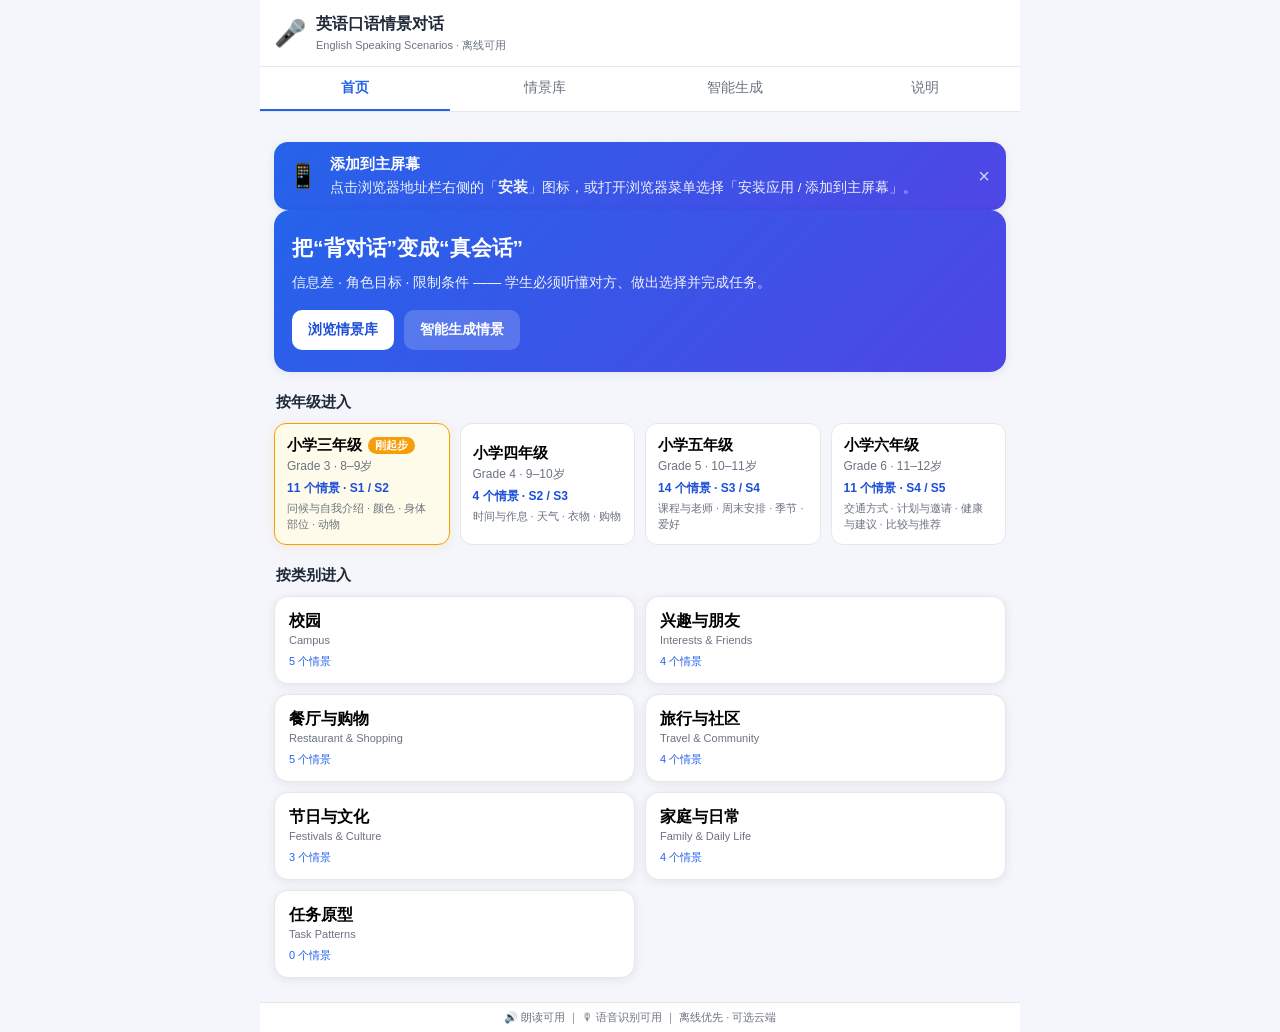
==== commit 81de6c40: "Add files via upload" ====
--- a/index.html
+++ b/index.html
@@ -5,3825 +5,38 @@
   <meta name="viewport" content="width=device-width, initial-scale=1.0, viewport-fit=cover, maximum-scale=1.0, user-scalable=no" />
   <meta name="theme-color" content="#2563eb" />
   <meta name="description" content="英语口语情景对话生成器 · 离线可用的少儿英语口语互动练习 App" />
-  <title>英语口语情景对话 · 单文件版</title>
-  <link rel="icon" type="image/svg+xml" href="data:image/svg+xml;charset=utf-8,%3Csvg%20xmlns%3D%22http%3A%2F%2Fwww.w3.org%2F2000%2Fsvg%22%20viewBox%3D%220%200%20512%20512%22%20width%3D%22512%22%20height%3D%22512%22%3E%20%3Cdefs%3E%20%3ClinearGradient%20id%3D%22g%22%20x1%3D%220%22%20y1%3D%220%22%20x2%3D%221%22%20y2%3D%221%22%3E%20%3Cstop%20offset%3D%220%22%20stop-color%3D%22%232563eb%22%2F%3E%20%3Cstop%20offset%3D%221%22%20stop-color%3D%22%234f46e5%22%2F%3E%20%3C%2FlinearGradient%3E%20%3C%2Fdefs%3E%20%3Crect%20width%3D%22512%22%20height%3D%22512%22%20rx%3D%22112%22%20fill%3D%22url(%23g)%22%2F%3E%20%3Ccircle%20cx%3D%22256%22%20cy%3D%22256%22%20r%3D%22150%22%20fill%3D%22%23ffffff%22%20opacity%3D%220.12%22%2F%3E%20%3Ctext%20x%3D%22256%22%20y%3D%22300%22%20font-size%3D%22200%22%20text-anchor%3D%22middle%22%20dominant-baseline%3D%22middle%22%20fill%3D%22%23ffffff%22%20font-family%3D%22Arial%2C%20sans-serif%22%3E%F0%9F%8E%A4%3C%2Ftext%3E%20%3Ctext%20x%3D%22256%22%20y%3D%22430%22%20font-size%3D%2256%22%20text-anchor%3D%22middle%22%20fill%3D%22%23ffffff%22%20font-family%3D%22Arial%2C%20'PingFang%20SC'%2C%20sans-serif%22%20font-weight%3D%22700%22%3E%E5%8F%A3%E8%AF%AD%3C%2Ftext%3E%20%3C%2Fsvg%3E" />
-  <link rel="apple-touch-icon" href="data:image/svg+xml;charset=utf-8,%3Csvg%20xmlns%3D%22http%3A%2F%2Fwww.w3.org%2F2000%2Fsvg%22%20viewBox%3D%220%200%20512%20512%22%20width%3D%22512%22%20height%3D%22512%22%3E%20%3Cdefs%3E%20%3ClinearGradient%20id%3D%22g%22%20x1%3D%220%22%20y1%3D%220%22%20x2%3D%221%22%20y2%3D%221%22%3E%20%3Cstop%20offset%3D%220%22%20stop-color%3D%22%232563eb%22%2F%3E%20%3Cstop%20offset%3D%221%22%20stop-color%3D%22%234f46e5%22%2F%3E%20%3C%2FlinearGradient%3E%20%3C%2Fdefs%3E%20%3Crect%20width%3D%22512%22%20height%3D%22512%22%20rx%3D%22112%22%20fill%3D%22url(%23g)%22%2F%3E%20%3Ccircle%20cx%3D%22256%22%20cy%3D%22256%22%20r%3D%22150%22%20fill%3D%22%23ffffff%22%20opacity%3D%220.12%22%2F%3E%20%3Ctext%20x%3D%22256%22%20y%3D%22300%22%20font-size%3D%22200%22%20text-anchor%3D%22middle%22%20dominant-baseline%3D%22middle%22%20fill%3D%22%23ffffff%22%20font-family%3D%22Arial%2C%20sans-serif%22%3E%F0%9F%8E%A4%3C%2Ftext%3E%20%3Ctext%20x%3D%22256%22%20y%3D%22430%22%20font-size%3D%2256%22%20text-anchor%3D%22middle%22%20fill%3D%22%23ffffff%22%20font-family%3D%22Arial%2C%20'PingFang%20SC'%2C%20sans-serif%22%20font-weight%3D%22700%22%3E%E5%8F%A3%E8%AF%AD%3C%2Ftext%3E%20%3C%2Fsvg%3E" />
-  <style>
-/* ===================== 英语口语情景对话 APK 样式 ===================== */
-:root{
-  --bg:#f4f6fb; --card:#fff; --ink:#1f2937; --sub:#6b7280; --line:#e5e7eb;
-  --blue:#2563eb; --blue-d:#1d4ed8; --green:#16a34a; --rose:#e11d48; --amber:#d97706;
-  --chip:#eef2ff; --shadow:0 2px 10px rgba(30,41,59,.08);
-}
-*{box-sizing:border-box;-webkit-tap-highlight-color:transparent}
-html,body{margin:0;padding:0}
-body{
-  font-family:-apple-system,BlinkMacSystemFont,"Segoe UI",Roboto,"PingFang SC","Microsoft YaHei",sans-serif;
-  background:var(--bg);color:var(--ink);font-size:15px;line-height:1.55;
-  -webkit-text-size-adjust:100%;
-}
-#app{max-width:760px;margin:0 auto;min-height:100vh;display:flex;flex-direction:column;background:var(--bg)}
-
-/* 顶栏 */
-.topbar{display:flex;align-items:center;gap:10px;padding:12px 14px;background:#fff;border-bottom:1px solid var(--line);position:sticky;top:0;z-index:20}
-.iconbtn{background:none;border:none;color:var(--blue);font-size:15px;cursor:pointer;padding:6px 4px}
-.brand{display:flex;align-items:center;gap:10px}
-.logo{font-size:26px}
-.t1{font-weight:700;font-size:16px}
-.t2{font-size:11px;color:var(--sub)}
-
-/* 底部导航 */
-.tabbar{display:flex;background:#fff;border-bottom:1px solid var(--line);position:sticky;top:56px;z-index:19}
-.tab{flex:1;border:none;background:none;padding:12px 4px;font-size:14px;color:var(--sub);cursor:pointer;border-bottom:2px solid transparent}
-.tab.active{color:var(--blue);border-bottom-color:var(--blue);font-weight:700}
-
-.view{flex:1;padding:16px 14px 24px;padding-bottom:max(24px,env(safe-area-inset-bottom))}
-
-/* 状态栏 */
-.statusbar{font-size:11px;color:var(--sub);text-align:center;padding:6px;border-top:1px solid var(--line);background:#fff}
-
-/* 通用区块 */
-.sec{font-size:15px;margin:18px 2px 10px;color:var(--ink)}
-.hint{color:var(--sub);font-size:13px;margin:4px 0 14px}
-.empty{color:var(--sub);padding:30px;text-align:center}
-.tip{margin-top:18px;background:#fff7ed;border:1px solid #fed7aa;color:#9a3412;padding:10px 12px;border-radius:10px;font-size:13px}
-
-/* 首页 hero */
-.hero{background:linear-gradient(135deg,#2563eb,#4f46e5);color:#fff;border-radius:16px;padding:22px 18px;box-shadow:var(--shadow)}
-.hero h1{margin:0 0 8px;font-size:21px}
-.hero p{margin:0 0 16px;opacity:.92;font-size:14px}
-.hero-actions{display:flex;gap:10px;flex-wrap:wrap}
-.btn{border:none;border-radius:10px;padding:11px 16px;font-size:14px;cursor:pointer;background:var(--chip);color:var(--blue-d);font-weight:600}
-.btn.primary{background:#fff;color:var(--blue-d)}
-.btn.small{padding:8px 12px;font-size:13px}
-.hero .btn{background:rgba(255,255,255,.18);color:#fff}
-.hero .btn.primary{background:#fff;color:var(--blue-d)}
-
-/* 类别网格 */
-.catgrid{display:grid;grid-template-columns:repeat(2,1fr);gap:10px;margin-top:6px}
-.catcard{background:var(--card);border:1px solid var(--line);border-radius:14px;padding:14px;cursor:pointer;text-align:left;box-shadow:var(--shadow)}
-.catcard:active{transform:scale(.98)}
-.cat-zh{font-size:16px;font-weight:700}
-.cat-en{font-size:11px;color:var(--sub);margin-top:2px}
-.cat-n{font-size:11px;color:var(--blue);margin-top:8px}
-
-/* 情景库 */
-.chips{display:flex;gap:8px;overflow-x:auto;padding:2px 0 12px}
-.chip{border:1px solid var(--line);background:#fff;border-radius:20px;padding:7px 13px;font-size:13px;white-space:nowrap;cursor:pointer;color:var(--sub)}
-.chip.on{background:var(--blue);color:#fff;border-color:var(--blue)}
-.sclist{display:grid;gap:10px}
-.scard{background:var(--card);border:1px solid var(--line);border-radius:14px;padding:13px 14px;text-align:left;cursor:pointer;box-shadow:var(--shadow)}
-.scard:active{transform:scale(.99)}
-.sc-top{display:flex;gap:8px;align-items:center;margin-bottom:6px}
-.sc-title{font-size:16px;font-weight:700}
-.sc-en{font-size:12px;color:var(--sub)}
-.sc-meta{font-size:11px;color:var(--blue);margin-top:6px}
-.tag{background:var(--chip);color:var(--blue-d);border-radius:6px;padding:2px 8px;font-size:11px;font-weight:600}
-.tag2{background:#fef3c7;color:var(--amber);border-radius:6px;padding:2px 8px;font-size:11px}
-.lvl{background:#dcfce7;color:var(--green);border-radius:6px;padding:2px 8px;font-size:11px;font-weight:600}
-
-/* 详情 */
-.detail .d-head{margin-bottom:12px}
-.d-head h1{margin:0;font-size:20px}
-.d-en{color:var(--sub);font-size:13px;margin-top:2px}
-.d-tags{margin-top:8px;display:flex;gap:6px;flex-wrap:wrap}
-.actions{display:flex;gap:8px;flex-wrap:wrap;margin:12px 0}
-.block{background:var(--card);border:1px solid var(--line);border-radius:14px;padding:14px;margin-bottom:12px;box-shadow:var(--shadow)}
-.block h3{margin:0 0 10px;font-size:15px;color:var(--blue-d)}
-.kv{display:flex;gap:10px;padding:5px 0;border-bottom:1px dashed var(--line);font-size:13px}
-.kv:last-child{border-bottom:none}
-.kv span{color:var(--sub);min-width:78px;flex-shrink:0}
-.kv b{font-weight:600}
-.tbl{width:100%;border-collapse:collapse;font-size:13px}
-.tbl th,.tbl td{border:1px solid var(--line);padding:7px 8px;text-align:left;vertical-align:top}
-.tbl th{background:var(--chip);color:var(--blue-d)}
-.tbl code{background:#f1f5f9;border-radius:5px;padding:1px 5px;font-size:12px}
-.tbl .zh{color:var(--sub)}
-.rolewrap{display:grid;grid-template-columns:1fr;gap:10px}
-.rolecard{background:#f8fafc;border:1px solid var(--line);border-radius:10px;padding:11px}
-.role-name{font-weight:700;color:var(--blue-d);margin-bottom:6px}
-.rolecard ul{margin:0;padding-left:18px;font-size:13px}
-.demo{display:flex;flex-direction:column;gap:8px}
-.demo-line{background:#f8fafc;border-radius:10px;padding:9px 11px;position:relative}
-.demo-line .who{font-weight:700;font-size:12px;margin-right:6px}
-.demo-line .who.a{color:var(--blue)}
-.demo-line .who.b{color:var(--rose)}
-.demo-line .en{font-size:14px}
-.demo-line .zh{color:var(--sub);font-size:12px}
-.mini-speak{border:none;background:#eef2ff;color:var(--blue);border-radius:6px;padding:2px 7px;cursor:pointer;font-size:12px;margin-left:6px}
-.tabs3{display:flex;gap:6px;margin-bottom:8px}
-.t3{border:1px solid var(--line);background:#fff;border-radius:8px;padding:7px 12px;font-size:13px;cursor:pointer;color:var(--sub)}
-.t3.on{background:var(--blue);color:#fff;border-color:var(--blue)}
-.t3body{background:#f8fafc;border-radius:10px;padding:11px;font-size:14px}
-.stuck{padding-left:20px;margin:0;font-size:13px}
-.stuck li{padding:3px 0}
-.solo{padding-left:18px;margin:0;font-size:13px}
-.callout{background:#f8fafc;border-left:4px solid var(--blue);border-radius:8px;padding:10px 12px;font-size:14px}
-.callout.ok{border-left-color:var(--green)}
-.tbl .ok{color:var(--green)}
-.tbl .need{color:var(--rose)}
-
-/* 生成器 */
-.form{display:flex;flex-direction:column;gap:12px;background:var(--card);border:1px solid var(--line);border-radius:14px;padding:16px;box-shadow:var(--shadow)}
-.form label{display:flex;flex-direction:column;gap:6px;font-size:13px;color:var(--sub);font-weight:600}
-.form select,.form input[type=text]{padding:10px;border:1px solid var(--line);border-radius:9px;font-size:14px;background:#fff;color:var(--ink)}
-.form input[type=checkbox]{width:18px;height:18px;align-self:flex-start}
-.gen-banner{margin-top:14px;background:#ecfdf5;border:1px solid #a7f3d0;color:#065f46;border-radius:12px;padding:12px;font-size:14px;display:flex;align-items:center;gap:10px;justify-content:space-between}
-
-/* 练习 */
-.practice{display:flex;flex-direction:column;height:calc(100vh - 150px)}
-.p-head{background:var(--card);border:1px solid var(--line);border-radius:12px;padding:12px;margin-bottom:10px}
-.p-title{font-weight:700;font-size:15px}
-.p-sub{font-size:12px;color:var(--sub);margin-top:3px}
-.p-sub b{color:var(--blue-d)}
-.p-roles{background:var(--card);border:1px solid var(--line);border-radius:10px;padding:10px 12px;margin-bottom:10px;font-size:13px}
-.p-roles summary{cursor:pointer;font-weight:600;color:var(--blue-d)}
-.chat{flex:1;overflow-y:auto;display:flex;flex-direction:column;gap:10px;padding:6px 2px;background:var(--card);border:1px solid var(--line);border-radius:12px;padding:12px}
-.msg{position:relative;max-width:88%;padding:9px 12px;border-radius:12px;font-size:14px}
-.msg .who{font-size:11px;color:var(--sub);margin-bottom:2px}
-.msg .en{font-size:14px;line-height:1.5}
-.msg .zh{font-size:12px;color:var(--sub);margin-top:3px}
-.msg .mini-speak{position:absolute;top:6px;right:6px}
-.msg.app{align-self:flex-start;background:#eef2ff;border-bottom-left-radius:4px}
-.msg.you{align-self:flex-end;background:#dcfce7;border-bottom-right-radius:4px;text-align:right}
-.msg.you .zh{text-align:right}
-.suggest{background:#fffbeb;border:1px solid #fde68a;border-radius:10px;padding:10px 12px;margin:8px 0;font-size:13px}
-.s-label{color:var(--amber);font-weight:600;margin-bottom:4px}
-.s-body{font-size:14px;font-weight:600;cursor:pointer}
-.s-zh{color:var(--sub);font-size:12px;margin-top:2px}
-.composer{display:flex;gap:8px;margin-top:10px}
-.composer input{flex:1;border:1px solid var(--line);border-radius:10px;padding:11px 12px;font-size:15px}
-.mic{border:1px solid var(--line);background:#fff;border-radius:10px;padding:0 14px;font-size:18px;cursor:pointer}
-.mic.rec{background:var(--rose);color:#fff;animation:pulse 1s infinite}
-@keyframes pulse{0%{opacity:1}50%{opacity:.5}100%{opacity:1}}
-.p-actions{display:flex;gap:8px;margin-top:8px}
-.done-banner{background:#dcfce7;border:1px solid #86efac;color:#065f46;border-radius:10px;padding:10px;margin-top:10px;font-size:14px;text-align:center}
-
-/* 生成模式切换 */
-.genmode{display:flex;gap:8px;margin:4px 0 12px}
-.gm{flex:1;border:1px solid var(--line);background:var(--card);border-radius:10px;padding:10px;font-size:14px;cursor:pointer;color:var(--sub)}
-.gm.on{background:var(--blue-d);color:#fff;border-color:var(--blue-d);font-weight:600}
-#genCloud{margin-top:6px}
-.form .full{width:100%;flex-basis:100%}
-.form label.full{display:flex;flex-direction:column;gap:5px}
-.form textarea{width:100%;border:1px solid var(--line);border-radius:10px;padding:10px;font-size:14px;font-family:inherit;resize:vertical;box-sizing:border-box}
-.form .row{display:flex;gap:8px;flex-wrap:wrap}
-.form .row .btn{flex:1}
-input[type=range]{width:100%}
-.gen-loading{margin-top:14px;background:#eff6ff;border:1px solid #bfdbfe;color:#1e40af;border-radius:12px;padding:12px;font-size:14px}
-.gen-err{margin-top:14px;background:#fef2f2;border:1px solid #fecaca;color:#991b1b;border-radius:12px;padding:12px;font-size:14px;line-height:1.5}
-
-/* ===== 年级体系 ===== */
-.gradegrid{display:grid;grid-template-columns:repeat(auto-fill,minmax(150px,1fr));gap:10px;margin-bottom:4px}
-.gradecard{border:1px solid var(--line);background:var(--card);border-radius:12px;padding:12px;text-align:left;cursor:pointer;transition:.15s}
-.gradecard:hover{border-color:var(--blue);transform:translateY(-2px)}
-.gradecard.feat{border-color:#f59e0b;background:#fffbeb;box-shadow:0 2px 10px rgba(245,158,11,.15)}
-.gd-name{font-size:15px;font-weight:700;color:var(--text);display:flex;align-items:center;gap:6px;flex-wrap:wrap}
-.gd-new{font-size:11px;font-weight:600;background:#f59e0b;color:#fff;border-radius:999px;padding:1px 7px}
-.gd-en{font-size:12px;color:var(--sub);margin-top:3px}
-.gd-n{font-size:12px;color:var(--blue-d);margin-top:5px;font-weight:600}
-.gd-topic{font-size:11px;color:var(--sub);margin-top:4px;line-height:1.4}
-.gchips{margin-top:8px;flex-wrap:wrap}
-.grade-note{background:#fffbeb;border:1px solid #fde68a;color:#78350f;border-radius:12px;padding:10px 12px;font-size:13px;line-height:1.6;margin-bottom:10px}
-.g3badge{display:inline-block;font-size:10px;font-weight:700;background:#f59e0b;color:#fff;border-radius:999px;padding:1px 6px;margin-left:6px;vertical-align:middle}
-.scard.is-g3{border-color:#fcd34d}
-.sc-book{font-size:11px;color:#92400e;margin-top:5px;background:#fffbeb;border-radius:6px;padding:3px 6px;display:inline-block}
-
-/* 本地文件模式（file://）下的环境提示 */
-.tip.warn{background:#fffbeb;border:1px solid #fde68a;color:#78350f;line-height:1.6}
-
-</style>
+  <title>英语口语情景对话</title>
+  <!-- PWA 清单：用 .json 而非 .webmanifest，避免部分免费静态托管没有 .webmanifest 的
+       MIME 映射（按 octet-stream 下发）导致清单解析失败、安装入口消失 -->
+  <link rel="manifest" href="manifest.json" />
+  <!-- 图标必须是 PNG 位图（192/512），仅 SVG 过不了 Chrome 可安装性校验；
+       apple-touch-icon iOS 完全不支持 SVG，必须 PNG，否则添加到主屏幕后是白板 -->
+  <link rel="icon" type="image/svg+xml" href="assets/icon.svg" />
+  <link rel="icon" type="image/png" sizes="32x32" href="assets/favicon-32.png" />
+  <link rel="icon" type="image/png" sizes="192x192" href="assets/icon-192.png" />
+  <link rel="apple-touch-icon" sizes="180x180" href="assets/apple-touch-icon.png" />
+  <!-- iOS 添加到主屏幕后以独立 App（无浏览器框）模式运行 -->
+  <meta name="apple-mobile-web-app-capable" content="yes" />
+  <meta name="apple-mobile-web-app-status-bar-style" content="default" />
+  <meta name="apple-mobile-web-app-title" content="口语情景" />
+  <meta name="mobile-web-app-capable" content="yes" />
+  <link rel="stylesheet" href="css/styles.css" />
 </head>
 <body>
   <div id="app"></div>
-<script>
-/* ===== js/data.js ===== */
-/* =========================================================================
- * data.js — 英语口语情景对话生成器 数据层
- * 来源 Skill: eduai-speaking-scenario-dialogue
- * 包含：类别 / 交际功能 / 分级参数 / 情景库(完整12节) / 生成插槽题库
- * 所有内容均为离线内置，无需联网即可运行。
- * ========================================================================= */
-
-/* ---------- 1. 七大情景类别 ---------- */
-const CATEGORIES = [
-  { id: 'campus',    zh: '校园',        en: 'Campus' },
-  { id: 'interest',  zh: '兴趣与朋友',  en: 'Interests & Friends' },
-  { id: 'foodshop',  zh: '餐厅与购物',  en: 'Restaurant & Shopping' },
-  { id: 'travel',    zh: '旅行与社区',  en: 'Travel & Community' },
-  { id: 'festival',  zh: '节日与文化',  en: 'Festivals & Culture' },
-  { id: 'family',    zh: '家庭与日常',  en: 'Family & Daily Life' },
-  { id: 'task',      zh: '任务原型',    en: 'Task Patterns' },
-];
-
-/* ---------- 2. 交际功能（一次聚焦一个） ---------- */
-const FUNCTIONS = [
-  '询问信息', '表达偏好', '邀请与回应', '请求与提供帮助',
-  '选择并说明理由', '比较与推荐', '计划与协商', '描述与确认',
-  '购买与点餐', '问路与指路', '解决简单问题',
-];
-
-/* ---------- 3. 难度分级（S1–S5） ---------- */
-const LEVELS = {
-  S1: { zh: 'S1 模仿表达', rounds: '2–4轮',  frames: '图片 + 完整句框', corePatterns: 1, newWords: '≤4', require: '指认、选择、短答' },
-  S2: { zh: 'S2 句框表达', rounds: '4–6轮',  frames: '句框 + 词槽',     corePatterns: 1, newWords: '≤6', require: '准备后表达，至少提问一次' },
-  S3: { zh: 'S3 互动表达', rounds: '6–8轮',  frames: '只看关键词',     corePatterns: 2, newWords: '≤8', require: '回答后补充信息，至少一次追问/回应' },
-  S4: { zh: 'S4 连续表达', rounds: '8–12轮', frames: '理由 + 比较',     corePatterns: 2, newWords: '≤10', require: '角色目标不同，中途改变一个条件' },
-  S5: { zh: 'S5 迁移表达', rounds: '无脚本',  frames: '整合多信息',     corePatterns: 3, newWords: '≤12', require: '主动澄清、协商、总结' },
-};
-
-/* ---------- 3b. 年级画像（决定情景的语言上限） ----------
- * levels      : 该年级建议使用的 S 级区间
- * defaultLevel: 生成时默认难度
- * 三年级为多数地区英语“起点年”，语言必须压到最低，
- * 因此单独给出词表、句型白名单与明令禁止项。
- */
-const GRADES = {
-  g3: {
-    id: 'g3', zh: '小学三年级', en: 'Grade 3', age: '8–9岁',
-    start: '英语起步年（多数地区三年级起点），以听说为主、不要求书写长句',
-    levels: ['S1', 'S2'], defaultLevel: 'S1',
-    rounds: '2–4轮（挑战不超过 6 轮）',
-    sentence: '每句 ≤ 6–8 个词，只用 be 动词与一般现在时',
-    newWords: '≤4',
-    vocab: '限于 PEP 三上/三下词表（约 200 词）',
-    zhSupport: '高：每句配中文，允许先看示范跟读、允许指认与短答',
-    textbook: 'PEP 三年级上册 / 下册（三年级起点）',
-    topics: ['问候与自我介绍', '颜色', '身体部位', '动物', '食物与饮料',
-             '数字与年龄', '家庭成员', '方位介词', '水果与喜好', '文具与用品'],
-    patterns: [
-      "Hello! I'm ___.", "What's your name?", "How are you?", "This is my ___.",
-      "I like ___.", "Do you like ___?", "Yes, I do. / No, I don't.",
-      "Where is the ___?", "It's in / on / under the ___.",
-      "How many ___?", "I have a ___.", "Let's ___.", "It's ___ (colour / big / small).",
-    ],
-    avoid: ['过去式与将来时', '从句与连词长句', '抽象的理由说明', '超过 8 词的句子', '需要书写拼写的长输出'],
-  },
-  g4: {
-    id: 'g4', zh: '小学四年级', en: 'Grade 4', age: '9–10岁',
-    start: '已有一年基础，可说简单连贯句，开始接触时间与日常作息',
-    levels: ['S2', 'S3'], defaultLevel: 'S2',
-    rounds: '4–6轮',
-    sentence: '每句 ≤ 10 个词，可加 and / but 连接',
-    newWords: '≤6',
-    vocab: 'PEP 四上/四下词表',
-    zhSupport: '中：关键词提示，鼓励整句输出',
-    textbook: 'PEP 四年级上册 / 下册',
-    topics: ['时间与作息', '天气', '衣物', '购物', '学校场所', '家务'],
-    patterns: ["It's ___ o'clock.", "It's time for ___.", "What's the weather like?", "Can I help you?", "How much is it?"],
-    avoid: ['复杂从句', '抽象评价', '超过 12 词的句子'],
-  },
-  g5: {
-    id: 'g5', zh: '小学五年级', en: 'Grade 5', age: '10–11岁',
-    start: '可进行 6–8 轮互动，能给出简短理由',
-    levels: ['S3', 'S4'], defaultLevel: 'S3',
-    rounds: '6–8轮',
-    sentence: '每句 ≤ 12 个词，可带 because 短理由',
-    newWords: '≤8',
-    vocab: 'PEP 五上/五下词表',
-    zhSupport: '低：只看关键词',
-    textbook: 'PEP 五年级上册 / 下册',
-    topics: ['课程与老师', '周末安排', '季节', '爱好', '食物偏好', '方位与路线'],
-    patterns: ["I like ___ because ___.", "What do you do on weekends?", "Which season do you like best?", "How can I get to ___?"],
-    avoid: ['长篇独白', '抽象议论'],
-  },
-  g6: {
-    id: 'g6', zh: '小学六年级', en: 'Grade 6', age: '11–12岁',
-    start: '接近小学毕业要求，可连续表达并做简单协商',
-    levels: ['S4', 'S5'], defaultLevel: 'S4',
-    rounds: '8–12轮',
-    sentence: '每句 ≤ 15 个词，允许 because / so / but 组合',
-    newWords: '≤10',
-    vocab: 'PEP 六上/六下词表',
-    zhSupport: '极低：只给任务与关键词',
-    textbook: 'PEP 六年级上册 / 下册',
-    topics: ['交通方式', '计划与邀请', '健康与建议', '比较与推荐', '经历回忆'],
-    patterns: ["How do you go to ___?", "Shall we ___?", "You should ___.", "I think ___ is better because ___."],
-    avoid: ['成人化话题', '复杂虚拟语气'],
-  },
-};
-
-/* ---------- 4. 情景库（完整 12 节 + partner 引擎数据） ----------
- * partner 字段供离线 AI 角色引擎使用：
- *   appRole    : 应用扮演的角色 ('A'|'B')
- *   appFacts   : 应用已知事实 [{triggers:[关键词], say:'英文', zh:'中文'}]
- *   appQuestions: 应用向学生提出的问题 [{ask:'英文', zh:'中文', key?:'对应事实key'}]
- *   agree/disagree/clarify/decide: 通用回应模板
- */
-const SCENARIOS = [
-
-  /* ===== 情景 1：校园 · 按课程表约定见面 ===== */
-  {
-    id: 'sc_campus_meet',
-    category: 'campus',
-    title: '约个放学碰头时间',
-    titleEn: 'Plan a Meeting After School',
-    func: '计划与协商',
-    level: 'S3',
-    grades: '小学五、六年级',
-    textbook: '通用 · 可对接 PEP 五下 Unit 2 / 六上 Unit 3 时间表达',
-    duration: '15分钟',
-    outcome: '两人根据各自的课程表，协商出一个都能参加的碰头时间。',
-    slots: { nameA: 'Lucy', nameB: 'Tom', act: 'read in the library' },
-    core: [
-      { func: '开始提问',   expr: "What time are you free on ___?", slots: '星期', zh: '你___几点有空？' },
-      { func: '回答与补充', expr: "I have ___ at ___. But I'm free after ___.", slots: '课名/时间', zh: '我___有___，但___之后有空。' },
-      { func: '追问',       expr: "How about ___ o'clock?", slots: '时间', zh: '___点怎么样？' },
-      { func: '同意/不同意', expr: "That works! / Sorry, I can't. Let's try ___.", slots: '时间', zh: '可以！/ 抱歉不行，换___吧。' },
-    ],
-    setting: {
-      place: '学校走廊 / 教室',
-      task: 'A 和 B 想一起{act}，但两人课后安排不同，必须互相问出对方有空的时间。',
-      constraints: 'A 周三下午有足球训练；B 周五下午有美术社。其他时间需互相确认。',
-      done: '双方确认一个共同空闲的放学后时段，并说清地点。',
-    },
-    roles: {
-      A: { name: 'A（学生）', youAre: '想约 B 一起{act}的同学', youKnow: '自己的课程表', youNeed: 'B 哪几天放学后有空', yourGoal: '定下一个两人都能来的时间', cannot: '不能确定 B 的安排', endWith: '和 B 确认最终时间地点' },
-      B: { name: 'B（应用）', youAre: 'A 的同学', youKnow: '自己的课程表（周一、二、四放学后有空；周三足球；周五美术）', youNeed: 'A 哪天有空', yourGoal: '在不冲突的日子碰头', cannot: '周三、周五放学后不能去', endWith: '和 A 确认最终时间地点' },
-    },
-    demo: [
-      { who: 'B', en: "Hi! Do you want to {act} together?", zh: '嗨！想一起{act}吗？' },
-      { who: 'A', en: "Sure! What time are you free after school?", zh: '好呀！你放学后几点有空？' },
-      { who: 'B', en: "I'm free on Monday, Tuesday and Thursday. But I have football on Wednesday and art on Friday.", zh: '我周一、二、四有空，但周三足球、周五美术。' },
-      { who: 'A', en: "Me too on Monday! How about 4 o'clock?", zh: '我周一也有空！四点怎么样？' },
-      { who: 'B', en: "That works! See you at the library at 4.", zh: '可以！四点图书馆见。' },
-    ],
-    tasks: {
-      basic:    '提供两人课程表图片与句框“I am free on ___. Let’s meet at ___.”完成 4 轮：问时间→答→定时间→确认地点。允许先看示范。',
-      standard: '只给关键词（Monday/Tuesday/4 o’clock/library）与半开放句框，完成 6–8 轮，至少向对方提一个问题并回应一次。',
-      challenge:'去掉句框，增加一个限制：图书馆周一关门，只能选周二或周四，并要求说明选择理由。',
-    },
-    followup: {
-      ask:      "What time / Which day are you free?",
-      agree:    "That works! / Great, see you then.",
-      disagree: "Sorry, I can’t. I have ___ then. Let’s try another day.",
-      clarify:  "Do you mean after school or at lunch?",
-    },
-    stuck: ['等待 5–8 秒', '重复问题', '展示课程表图片', '给关键词（Monday / 4 o’clock）', '给句框“I am free on ___.”', '示范一轮'],
-    teacherCard: {
-      says: "You and your partner have different schedules. Ask and find a time you are BOTH free. Speak in English. You have 3 minutes—go!",
-      do:   "两人一组，看各自课程表，互问空闲时间，圈出共同时段。",
-      monitor: '是否真的在“听”对方答案后才决定；是否用了目标句型。',
-      correct: '纠错重点：free 后接 on + 星期；have + 活动 表“有…安排”。',
-      success: '能说出并确认一个双方都空闲的具体时间地点。',
-    },
-    solo: ['与 AI 轮流角色：先当 A 提问，再听 B 的回答并决定。', '看角色卡，用手机录下双角色复说。', '听一条预设信息（B 说“我周一、二、四有空”）后做选择。'],
-    rubric: [
-      { dim: '听取对方', ok: '根据对方回答调整自己的选择', need: '只顾背自己的台词' },
-      { dim: '目标句型', ok: '使用 What time / I’m free on', need: '大量中文或只用单词' },
-      { dim: '完成协商', ok: '确认了具体时间地点', need: '没有得出结论' },
-      { dim: '追问',     ok: '至少一次澄清或追问', need: '从不追问' },
-    ],
-    transfer: ['换场景：约周末去公园', '换角色：你是 B，反过来被问'],
-    partner: {
-      appRole: 'B',
-      appFacts: [
-        { triggers: ['monday', 'tuesday', 'thursday', 'free', 'when', 'what time', 'available'], say: "I'm free on Monday, Tuesday and Thursday after school.", zh: '我周一、二、四放学后有空。' },
-        { triggers: ['wednesday'], say: "I have football training on Wednesday, so I can't.", zh: '我周三有足球训练，不行。' },
-        { triggers: ['friday'], say: "I have art club on Friday, so I can't.", zh: '我周五有美术社，不行。' },
-      ],
-      appQuestions: [
-        { ask: "Hi! Do you want to {act} together?", zh: '嗨！想一起{act}吗？' },
-        { ask: "What time are YOU free after school?", zh: '你放学后几点有空？' },
-        { ask: "How about 4 o'clock on Monday?", zh: '周一四点怎么样？' },
-      ],
-      clarify: [
-        { triggers: ['again', 'repeat', 'pardon'], say: "I said I'm free on Monday, Tuesday and Thursday.", zh: '我说了我周一、二、四有空。' },
-        { triggers: ['which', 'what do you mean'], say: "Do you mean after school or at the weekend?", zh: '你是指放学后还是周末？' },
-      ],
-      agree:    "That works! See you then.",
-      disagree: "Sorry, I can't. Let's try another day.",
-      decide:   "Great, let's meet at the library at 4 o'clock!",
-    },
-  },
-
-  /* ===== 情景 2：兴趣 · 推荐一本书/电影 ===== */
-  {
-    id: 'sc_interest_recommend',
-    category: 'interest',
-    title: '推荐一部好电影',
-    titleEn: 'Recommend a Movie',
-    func: '比较与推荐',
-    level: 'S3',
-    grades: '小学五、六年级',
-    textbook: '通用 · 可对接 PEP 六上 Unit 4 爱好',
-    duration: '15分钟',
-    outcome: '两人各推荐一部电影，比较后一起决定周末看哪部。',
-    slots: { nameA: 'Amy', nameB: 'Ben', act: 'watch a movie' },
-    core: [
-      { func: '推荐',     expr: "I recommend ___ because ___.", slots: '片名/理由', zh: '我推荐___，因为___。' },
-      { func: '比较',     expr: "___ is funnier / more exciting than ___.", slots: '片名', zh: '___比___更有趣/更刺激。' },
-      { func: '选择理由', expr: "Let's watch ___ because ___.", slots: '片名/理由', zh: '我们看___吧，因为___。' },
-      { func: '追问',     expr: "What kind of movies do you like?", slots: '', zh: '你喜欢什么类型的电影？' },
-    ],
-    setting: {
-      place: '放学路上 / 课间',
-      task: 'A、B 各知道一部自己喜欢的电影信息，要向对方推荐并达成共识。',
-      constraints: 'A 喜欢喜剧，B 喜欢冒险；两人只有一部设备可一起看。',
-      done: '选定一部双方都愿意看的电影，并各说一个理由。',
-    },
-    roles: {
-      A: { name: 'A（学生）', youAre: '电影爱好者', youKnow: '《快乐小猪》(喜剧, 90分钟)', youNeed: 'B 喜欢什么类型', yourGoal: '让两人看同一部', cannot: '强迫对方看自己最爱的', endWith: '和 B 达成共识' },
-      B: { name: 'B（应用）', youAre: 'A 的朋友', youKnow: '《太空探险》(冒险, 105分钟)', youNeed: 'A 喜欢什么', yourGoal: '看一部两人都不讨厌的', cannot: '坚持只看冒险片', endWith: '和 A 共同决定' },
-    },
-    demo: [
-      { who: 'B', en: "What kind of movies do you like?", zh: '你喜欢什么电影？' },
-      { who: 'A', en: "I like comedies. I recommend Happy Pig. It's very funny!", zh: '我喜欢喜剧，推荐《快乐小猪》，超好笑！' },
-      { who: 'B', en: "I like adventures. I recommend Space Trip. It's exciting.", zh: '我喜欢冒险，推荐《太空探险》，很刺激。' },
-      { who: 'A', en: "Space Trip sounds fun too. Let's watch it together!", zh: '《太空探险》听起来也不错，一起看吧！' },
-    ],
-    tasks: {
-      basic:    '提供两张电影海报图片与句框“I recommend ___ because ___.”完成 4 轮推荐与选择。',
-      standard: '只给关键词（comedy / adventure / funny / exciting）与半开放句框，完成 6–8 轮，至少一次追问对方喜好。',
-      challenge:'去掉句框，增加限制：其中一人“已经看过”对方推荐的那部，需改选并说明新理由。',
-    },
-    followup: {
-      ask:      "What kind of movies do you like?",
-      agree:    "That sounds good! Let's watch it.",
-      disagree: "I don't like that kind. How about ___?",
-      clarify:  "Do you mean the comedy or the adventure?",
-    },
-    stuck: ['等待 5–8 秒', '重复问题', '展示海报图片', '给关键词（comedy / funny）', '给句框“I recommend ___.”', '示范一轮'],
-    teacherCard: {
-      says: "Recommend a movie to your partner. Tell WHY. Then listen and pick one together. Go!",
-      do:   "两人各拿一张电影卡，互荐并比较，圈出共同选择。",
-      monitor: '是否给出了“理由”；是否真的在比较而非各说各的。',
-      correct: '纠错重点：recommend 后接名词；because 引导理由。',
-      success: '两人说出同一部电影并各给一个理由。',
-    },
-    solo: ['与 AI 轮流：先当 A 推荐，再听 B 的推荐后决定。', '录双角色复说。', '听 AI 说“我喜欢冒险片”后做选择。'],
-    rubric: [
-      { dim: '给出理由', ok: '推荐时说了 because…', need: '只说片名' },
-      { dim: '比较协商', ok: '对比两部后做选择', need: '没有比较' },
-      { dim: '追问',     ok: '问了对方喜好', need: '从不问' },
-      { dim: '达成共识', ok: '确认看同一部', need: '未达成一致' },
-    ],
-    transfer: ['换媒介：推荐一本书', '换限制：只能看 90 分钟以内的'],
-    partner: {
-      appRole: 'B',
-      appFacts: [
-        { triggers: ['kind', 'like', 'genre', 'favorit', 'prefer'], say: "I like adventure movies.", zh: '我喜欢冒险电影。' },
-        { triggers: ['recommend', 'space', 'trip', 'adventure'], say: "I recommend Space Trip. It's exciting and 105 minutes long.", zh: '我推荐《太空探险》，很刺激，105分钟。' },
-        { triggers: ['comedy', 'pig', 'funny'], say: "I don't like comedies much, but Happy Pig sounds okay.", zh: '我不太喜欢喜剧，但《快乐小猪》也可以。' },
-      ],
-      appQuestions: [
-        { ask: "What kind of movies do you like?", zh: '你喜欢什么类型的电影？' },
-        { ask: "Which movie do you recommend?", zh: '你推荐哪部电影？' },
-        { ask: "Shall we watch it together?", zh: '我们一起看好吗？' },
-      ],
-      clarify: [
-        { triggers: ['again', 'repeat', 'pardon'], say: "I said I like adventure movies.", zh: '我说了我喜欢冒险电影。' },
-        { triggers: ['which', 'what do you mean'], say: "Do you mean the comedy or the adventure one?", zh: '你说的是喜剧还是冒险那部？' },
-      ],
-      agree:    "That sounds good! Let's watch it.",
-      disagree: "I don't like that kind. How about Space Trip?",
-      decide:   "Great, let's watch Space Trip together!",
-    },
-  },
-
-  /* ===== 情景 3：餐厅购物 · 按预算点餐 ===== */
-  {
-    id: 'sc_food_budget',
-    category: 'foodshop',
-    title: '预算内点两份早餐',
-    titleEn: 'Order Breakfast on a Budget',
-    func: '购买与点餐',
-    level: 'S3',
-    grades: '小学五、六年级',
-    textbook: '通用 · 可对接 PEP 五下 Unit 4 食物与价格',
-    duration: '15分钟',
-    outcome: '两人在 ¥20 预算内，为自己点一份健康早餐。',
-    slots: { nameA: 'Coco', nameB: 'Dan', act: 'order breakfast' },
-    core: [
-      { func: '询问价格', expr: "How much is the ___?", slots: '食物', zh: '___多少钱？' },
-      { func: '点餐',     expr: "I'll have the ___, please.", slots: '食物', zh: '我要___，谢谢。' },
-      { func: '合计判断', expr: "That's ___ yuan. We have ___ left.", slots: '金额', zh: '一共___元，还剩___。' },
-      { func: '换选',     expr: "It's too much. Let's change to ___.", slots: '食物', zh: '太贵了，换成___吧。' },
-    ],
-    setting: {
-      place: '学校附近早餐店',
-      task: 'A、B 各有 ¥10，合计 ¥20，要点两份不同的健康早餐。',
-      constraints: '总预算 ¥20；豆浆¥3、包子¥4、鸡蛋¥2、粥¥5、三明治¥8、牛奶¥4。',
-      done: '两份早餐总价 ≤ ¥20，且含蛋白质（蛋/奶/豆）。',
-    },
-    roles: {
-      A: { name: 'A（学生）', youAre: '挑食但想健康', youKnow: '价格表', youNeed: 'B 想点什么、还剩多少', yourGoal: '不超预算且两人都有蛋白质', cannot: '点超过 ¥10 的单份', endWith: '确认两份与总价' },
-      B: { name: 'B（应用）', youAre: 'A 的朋友', youKnow: '价格表，想点三明治但贵', youNeed: 'A 的选择', yourGoal: '也吃到蛋白质且不超支', cannot: '独自花超 ¥10', endWith: '确认两份与总价' },
-    },
-    demo: [
-      { who: 'B', en: "I want the sandwich. How much is it?", zh: '我想要三明治，多少钱？' },
-      { who: 'A', en: "It's 8 yuan. I'll have milk and an egg, that's 6.", zh: '8元。我要牛奶和鸡蛋，共6元。' },
-      { who: 'B', en: "8 plus 6 is 14. We have 6 yuan left. Good!", zh: '8加6是14，还剩6元，不错！' },
-      { who: 'A', en: "Yes, both have protein. Let's order.", zh: '对，都有蛋白质，点吧。' },
-    ],
-    tasks: {
-      basic:    '提供价格图片与句框“I’ll have ___, please.”完成 4 轮：问价→点→合计→确认。',
-      standard: '只给价格表与半开放句框，完成 6–8 轮，至少一次换选并说明原因。',
-      challenge:'去掉句框，增加限制：店员说“三明治卖完了”，必须改选并重新合计。',
-    },
-    followup: {
-      ask:      "How much is the ___?",
-      agree:    "OK, that works.",
-      disagree: "It's too much. Let's change to ___.",
-      clarify:  "Do you mean the ¥4 one or the ¥8 one?",
-    },
-    stuck: ['等待 5–8 秒', '重复问题', '展示价格表图片', '给关键词（8 yuan / milk）', '给句框“I’ll have ___.”', '示范一轮'],
-    teacherCard: {
-      says: "You have 20 yuan together. Order TWO healthy breakfasts. Don't go over budget! Speak English.",
-      do:   "两人看价格表，轮流点单并口头合计。",
-      monitor: '是否在合计；是否考虑了“健康/蛋白质”。',
-      correct: '纠错重点：How much is + 单数；That’s + 金额 + yuan。',
-      success: '两份总价 ≤20 且含蛋白质，能说出。',
-    },
-    solo: ['与 AI 轮流：先当 A 点单，再听 B 后合计。', '录双角色复说。', '听 AI 说“我要三明治”后算总价。'],
-    rubric: [
-      { dim: '问价/点单', ok: '用了 How much / I’ll have', need: '只指图片' },
-      { dim: '预算意识', ok: '做了合计并控制≤20', need: '完全不算账' },
-      { dim: '换选',     ok: '超支时会改选', need: '从不调整' },
-      { dim: '健康',     ok: '选了含蛋白质的', need: '只选贵的' },
-    ],
-    transfer: ['换场景：两人点午餐 ¥40', '换角色：你是 B'],
-    partner: {
-      appRole: 'B',
-      appFacts: [
-        { triggers: ['sandwich', 'how much', 'price', 'cost'], say: "The sandwich is 8 yuan.", zh: '三明治8元。' },
-        { triggers: ['milk', 'egg', 'soy', 'protein', 'bean'], say: "Milk is 4, egg is 2, soy milk is 3. They all have protein.", zh: '牛奶4、鸡蛋2、豆浆3，都有蛋白质。' },
-        { triggers: ['bun', 'bao', 'porridge', 'zhou', 'congee'], say: "The bun is 4 yuan and porridge is 5 yuan.", zh: '包子4元，粥5元。' },
-        { triggers: ['sold', 'out', 'finish', 'no more'], say: "Oh, the sandwich is sold out? Then I'll have milk and an egg, that's 6 yuan.", zh: '三明治卖完了？那我要牛奶加鸡蛋，6元。' },
-      ],
-      appQuestions: [
-        { ask: "I want the sandwich. How much is it?", zh: '我想要三明治，多少钱？' },
-        { ask: "What will YOU have?", zh: '你要点什么？' },
-        { ask: "How much is that together?", zh: '一共多少钱？' },
-      ],
-      clarify: [
-        { triggers: ['again', 'repeat', 'pardon'], say: "I said the sandwich is 8 yuan.", zh: '我说了三明治8元。' },
-        { triggers: ['which', 'what do you mean'], say: "Do you mean the 4-yuan milk or the 8-yuan sandwich?", zh: '你说的是4元的牛奶还是8元的三明治？' },
-      ],
-      agree:    "OK, that works. Let's order.",
-      disagree: "It's too much. Let's change to milk and egg.",
-      decide:   "Great, both have protein and we are under 20 yuan!",
-    },
-  },
-
-  /* ===== 情景 4：旅行社区 · 问路 ===== */
-  {
-    id: 'sc_travel_directions',
-    category: 'travel',
-    title: '帮游客指路到博物馆',
-    titleEn: 'Give Directions to the Museum',
-    func: '问路与指路',
-    level: 'S3',
-    grades: '小学五、六年级',
-    textbook: '通用 · 可对接 PEP 六下 Unit 3 方位',
-    duration: '15分钟',
-    outcome: '游客（A）按本地人（B）的指示，找到博物馆。',
-    slots: { nameA: 'Visitor', nameB: 'Local', act: 'find the museum' },
-    core: [
-      { func: '问路',     expr: "Excuse me, how can I get to the ___?", slots: '地点', zh: '请问，去___怎么走？' },
-      { func: '指路',     expr: "Go straight, turn ___ at the ___.", slots: '左右/地标', zh: '直走，在___处向___转。' },
-      { func: '确认距离', expr: "Is it far? / It's about ___ minutes.", slots: '分钟', zh: '远吗？/ 大约___分钟。' },
-      { func: '致谢',     expr: "Thank you! / You're welcome.", slots: '', zh: '谢谢！/ 不客气。' },
-    ],
-    setting: {
-      place: '城市路口',
-      task: 'A 是迷路游客，B 知道地图；A 必须问出路线。',
-      constraints: '地图信息差：B 知道博物馆在图书馆旁、过两个红绿灯左转。',
-      done: 'A 能复述完整路线并说谢谢。',
-    },
-    roles: {
-      A: { name: 'A（学生·游客）', youAre: '第一次来城市的游客', youKnow: '自己在邮局门口', youNeed: '去博物馆的路线', yourGoal: '走到博物馆', cannot: '看不懂地图', endWith: '复述路线并致谢' },
-      B: { name: 'B（应用·本地人）', youAre: '热心的本地人', youKnow: '完整地图路线', youNeed: '游客现在在哪', yourGoal: '把游客准确带到博物馆', cannot: '直接带路（只能口述）', endWith: '确认游客听懂' },
-    },
-    demo: [
-      { who: 'A', en: "Excuse me, how can I get to the museum?", zh: '请问去博物馆怎么走？' },
-      { who: 'B', en: "Go straight, pass two traffic lights, then turn left. It's next to the library.", zh: '直走，过两个红绿灯左转，在图书馆旁边。' },
-      { who: 'A', en: "Is it far?", zh: '远吗？' },
-      { who: 'B', en: "About 10 minutes. You're welcome!", zh: '约10分钟。不客气！' },
-    ],
-    tasks: {
-      basic:    '提供地图图片与句框“Go straight, turn ___.”完成 4 轮：问路→指路→确认→致谢。',
-      standard: '只给关键词（straight / left / library）与半开放句框，完成 6–8 轮，至少一次确认距离。',
-      challenge:'去掉句框，增加变化：游客说“我走错到河边了”，需重新指一条路。',
-    },
-    followup: {
-      ask:      "Excuse me, how can I get to the ___?",
-      agree:    "Thank you! / You're welcome.",
-      disagree: "Sorry, I don't understand. Say it again?",
-      clarify:  "Do you mean turn left or right?",
-    },
-    stuck: ['等待 5–8 秒', '重复问题', '展示地图图片', '给关键词（straight / left）', '给句框“Go straight, turn ___.”', '示范一轮'],
-    teacherCard: {
-      says: "One is a lost visitor, one is a local. The visitor must ASK for directions. The local gives clear steps. Go!",
-      do:   "两人看地图（只有本地人能看到路线），游客问路并复述。",
-      monitor: '游客是否真的在问；本地人步骤是否清晰（直走/转弯/地标）。',
-      correct: '纠错重点：turn left/right at the + 地标；next to 表“在…旁”。',
-      success: '游客能用自己的话复述路线。',
-    },
-    solo: ['与 AI 轮流：先当游客问路，再听本地人指路后复述。', '录双角色复说。', '听 AI 说“直走左转”后画路线。'],
-    rubric: [
-      { dim: '问路',   ok: '用了 Excuse me / how can I get to', need: '只说“where”' },
-      { dim: '指路',   ok: '给了清晰步骤+地标', need: '只说“那边”' },
-      { dim: '确认',   ok: '确认了距离/是否听懂', need: '从不确认' },
-      { dim: '礼貌',   ok: '用了 Thank you', need: '没有致谢' },
-    ],
-    transfer: ['换目的地：去火车站', '换角色：你是本地人'],
-    partner: {
-      appRole: 'B',
-      appFacts: [
-        { triggers: ['museum', 'how', 'get', 'where', 'excuse'], say: "Go straight, pass two traffic lights, then turn left. It's next to the library.", zh: '直走，过两个红绿灯左转，在图书馆旁边。' },
-        { triggers: ['far', 'minutes', 'long', 'how long'], say: "It's about 10 minutes on foot.", zh: '步行大约10分钟。' },
-        { triggers: ['river', 'wrong', 'lost', 'mistake'], say: "Oh, you're at the river? Go back to the post office, then turn right and walk 5 minutes.", zh: '你在河边？回到邮局，右转走5分钟。' },
-      ],
-      appQuestions: [
-        { ask: "Sure! Where are you now?", zh: '当然！你现在在哪？' },
-        { ask: "Do you know the library?", zh: '你知道图书馆吗？' },
-        { ask: "Did you understand? Can you say it back?", zh: '听懂了吗？能复述一下吗？' },
-      ],
-      clarify: [
-        { triggers: ['again', 'repeat', 'pardon', 'slow'], say: "Go straight, pass two lights, turn left at the library.", zh: '直走，过两个灯，在图书馆左转。' },
-        { triggers: ['which', 'what do you mean'], say: "Do you mean turn left or right?", zh: '你是说左转还是右转？' },
-      ],
-      agree:    "You're welcome! Have a nice trip.",
-      disagree: "Sorry, I don't understand. Please say it again.",
-      decide:   "Great, you got it! Enjoy the museum.",
-    },
-  },
-
-  /* ===== 情景 5：家庭日常 · 安排周末家务 ===== */
-  {
-    id: 'sc_family_chores',
-    category: 'family',
-    title: '分工周末家务',
-    titleEn: 'Share Weekend Chores',
-    func: '请求与提供帮助',
-    level: 'S2',
-    grades: '小学四、五年级',
-    textbook: '通用 · 可对接 PEP 四下 Unit 4 家务',
-    duration: '15分钟',
-    outcome: '兄妹两人把四项家务分完，每人两项，公平合理。',
-    slots: { nameA: 'Mei', nameB: 'Leo', act: 'do the chores' },
-    core: [
-      { func: '请求帮助', expr: "Can you help me with the ___?", slots: '家务', zh: '你能帮我___吗？' },
-      { func: '提供帮助', expr: "Sure, I can ___.", slots: '家务', zh: '可以，我来___。' },
-      { func: '分配',     expr: "I'll do ___, and you do ___.", slots: '家务', zh: '我做___，你做___。' },
-      { func: '回应',     expr: "OK! / No problem.", slots: '', zh: '好！/ 没问题。' },
-    ],
-    setting: {
-      place: '家里客厅',
-      task: 'A、B 要把扫地、洗碗、浇花、倒垃圾四项分掉。',
-      constraints: 'B 不喜欢洗碗；A 怕虫子所以不浇花。',
-      done: '四项全部分配，每人两项，且避开各自不喜欢的。',
-    },
-    roles: {
-      A: { name: 'A（学生）', youAre: '哥哥/姐姐', youKnow: '四项家务列表', youNeed: 'B 愿意做哪些', yourGoal: '公平分完四项', cannot: '让 B 洗碗', endWith: '确认分工' },
-      B: { name: 'B（应用）', youAre: '弟弟/妹妹', youKnow: '自己不想洗碗', youNeed: 'A 想做哪些', yourGoal: '不做洗碗且分到两件', cannot: '全推给 A', endWith: '确认分工' },
-    },
-    demo: [
-      { who: 'A', en: "We have four chores. Can you help me with the trash?", zh: '我们有四件家务，你能帮我倒垃圾吗？' },
-      { who: 'B', en: "Sure, I can take out the trash. But I don't like washing dishes.", zh: '可以倒垃圾。但我不喜欢洗碗。' },
-      { who: 'A', en: "OK, I'll wash dishes and water plants. You sweep and take trash.", zh: '好，我来洗碗浇花，你扫地倒垃圾。' },
-      { who: 'B', en: "Deal! No problem.", zh: '成交！没问题。' },
-    ],
-    tasks: {
-      basic:    '提供家务图片与句框“Can you help me with ___?”完成 4 轮：列任务→请求→提供→确认。',
-      standard: '只给关键词（sweep / dishes / trash / plants）与半开放句框，完成 6 轮，至少一次主动提供帮助。',
-      challenge:'去掉句框，增加限制：临时有事只能做一件，需重新分配四项。',
-    },
-    followup: {
-      ask:      "Can you help me with the ___?",
-      agree:    "Sure, I can ___.",
-      disagree: "Sorry, I don't like ___. Can you do it?",
-      clarify:  "Do you mean the dishes or the plants?",
-    },
-    stuck: ['等待 5–8 秒', '重复问题', '展示家务图片', '给关键词（sweep / trash）', '给句框“I can ___.”', '示范一轮'],
-    teacherCard: {
-      says: "Share four chores fairly. One of you dislikes dishes, the other dislikes plants. Talk and divide. Go!",
-      do:   "两人看家务卡，用 Can you help / I can 分配。",
-      monitor: '是否用了请求与提供；分配是否公平且避开雷区。',
-      correct: '纠错重点：Can you help me with + 名词；I can + 动词原形。',
-      success: '四项分完，每人两件，且合理。',
-    },
-    solo: ['与 AI 轮流：先当 A 分配，再听 B 后调整。', '录双角色复说。', '听 AI 说“我不喜欢洗碗”后重分。'],
-    rubric: [
-      { dim: '请求/提供', ok: '用了 Can you help / I can', need: '只说“你做这个”' },
-      { dim: '公平',     ok: '每人两件且合理', need: '一人做三件' },
-      { dim: '避忌',     ok: '避开了各自不喜欢的', need: '无视雷区' },
-      { dim: '确认',     ok: '最后确认分工', need: '没确认' },
-    ],
-    transfer: ['换清单：加“买菜”五项', '换角色：你是 B'],
-    partner: {
-      appRole: 'B',
-      appFacts: [
-        { triggers: ['wash', 'dish', 'dishes'], say: "I don't like washing dishes. Can you do that one?", zh: '我不喜欢洗碗，你洗好吗？' },
-        { triggers: ['sweep', 'trash', 'take out'], say: "I can sweep the floor and take out the trash.", zh: '我可以扫地、倒垃圾。' },
-        { triggers: ['plant', 'water', 'flower'], say: "I can water the plants too, if you want.", zh: '浇花我也可以，如果你想。' },
-        { triggers: ['busy', 'only one', 'time'], say: "Oh, I'm busy later. I can only do ONE chore. You take three?", zh: '我等下有事，只能做一件，你做三件？' },
-      ],
-      appQuestions: [
-        { ask: "We have four chores. Which can you do?", zh: '我们有四件家务，你能做哪些？' },
-        { ask: "Can you help me with the trash?", zh: '你能帮我倒垃圾吗？' },
-        { ask: "Is that fair? Let's confirm.", zh: '这样公平吗？确认一下。' },
-      ],
-      clarify: [
-        { triggers: ['again', 'repeat', 'pardon'], say: "I said I don't like washing dishes.", zh: '我说了我不喜欢洗碗。' },
-        { triggers: ['which', 'what do you mean'], say: "Do you mean sweeping or taking out trash?", zh: '你说的是扫地还是倒垃圾？' },
-      ],
-      agree:    "Sure, I can do that. No problem!",
-      disagree: "Sorry, I don't like that one. Can you do it?",
-      decide:   "Deal! I sweep and take trash, you wash and water. Fair!",
-    },
-  },
-
-  /* ===== 情景 6：节日文化 · 准备班级派对邀请 ===== */
-  {
-    id: 'sc_festival_invite',
-    category: 'festival',
-    title: '策划班级节日派对',
-    titleEn: 'Plan a Class Party',
-    func: '邀请与回应',
-    level: 'S4',
-    grades: '小学五、六年级',
-    textbook: '通用 · 可对接 PEP 六上 Unit 4 / 节日主题',
-    duration: '15分钟',
-    outcome: '两人决定派对时间、地点与一个活动，并拟好邀请语。',
-    slots: { nameA: 'Lin', nameB: 'Ray', act: 'plan the party' },
-    core: [
-      { func: '提议',   expr: "Let's have the party on ___ at ___.", slots: '日期/地点', zh: '我们___在___办派对吧。' },
-      { func: '邀请',   expr: "Would you like to come to ___?", slots: '活动', zh: '你想来参加___吗？' },
-      { func: '回应',   expr: "Yes, I'd love to! / Sorry, I can't because ___.", slots: '理由', zh: '好啊，我想去！/ 抱歉不行，因为___。' },
-      { func: '决定',   expr: "Great, we'll ___ at the party.", slots: '活动', zh: '好，派对上我们___。' },
-    ],
-    setting: {
-      place: '教室 / 课后',
-      task: 'A、B 是派对策划员，要定时间、地点、一个游戏。',
-      constraints: 'A 希望周五放学后；B 担心周五有考试需改到周四。',
-      done: '确定时间地点+一个活动，并写出一句邀请语。',
-    },
-    roles: {
-      A: { name: 'A（学生）', youAre: '派对策划员', youKnow: '想周五、教室、猜谜游戏', youNeed: 'B 能否周五来', yourGoal: '办成派对', cannot: '无视 B 的考试', endWith: '拟好邀请语' },
-      B: { name: 'B（应用）', youAre: '另一策划员', youKnow: '周五有数学考试', youNeed: 'A 是否接受改期', yourGoal: '既派对又不误考试', cannot: '周五强行办', endWith: '拟好邀请语' },
-    },
-    demo: [
-      { who: 'A', en: "Let's have the party on Friday after school in the classroom!", zh: '周五放学后教室办派对吧！' },
-      { who: 'B', en: "I'd love to, but I have a math test on Friday. Can we do Thursday?", zh: '我想去，但周五有数学考，改周四行吗？' },
-      { who: 'A', en: "OK, Thursday then. We'll play a guessing game.", zh: '好，那就周四，我们玩猜谜。' },
-      { who: 'B', en: "Great! Would you like to come to our guessing game?", zh: '太好了！你想来参加猜谜吗？' },
-    ],
-    tasks: {
-      basic:    '提供日历与句框“Let’s have the party on ___.”完成 4 轮：提议→回应→定活动→写邀请。',
-      standard: '只给关键词（Friday / classroom / guessing game）与半开放句框，完成 8 轮，至少一次改期协商。',
-      challenge:'去掉句框，增加变化：场地被占用只能去操场，且需加一个备用活动。',
-    },
-    followup: {
-      ask:      "Would you like to come to ___?",
-      agree:    "Yes, I'd love to!",
-      disagree: "Sorry, I can't because ___.",
-      clarify:  "Do you mean Friday or Thursday?",
-    },
-    stuck: ['等待 5–8 秒', '重复问题', '展示日历图片', '给关键词（Thursday / classroom）', '给句框“Let’s ___.”', '示范一轮'],
-    teacherCard: {
-      says: "Plan a class party: pick a day, a place and ONE activity. One of you has a test on Friday. Solve it together!",
-      do:   "两人看日历，协商时间地点活动，写一句邀请。",
-      monitor: '是否处理了“考试”冲突；邀请语是否完整。',
-      correct: '纠错重点：Would you like to + 动词；because 引导拒绝理由。',
-      success: '定好三维+一句邀请，冲突已解决。',
-    },
-    solo: ['与 AI 轮流：先当 A 提议，再听 B 后协商。', '录双角色复说。', '听 AI 说“周五有考试”后改期。'],
-    rubric: [
-      { dim: '提议',   ok: '用了 Let’s / Would you like', need: '只说“派对”' },
-      { dim: '协商',   ok: '处理了考试冲突', need: '无视冲突' },
-      { dim: '邀请语', ok: '写出完整一句邀请', need: '没有邀请语' },
-      { dim: '决定',   ok: '确认了活动', need: '未定活动' },
-    ],
-    transfer: ['换节日：中秋/圣诞派对', '换角色：你是 B'],
-    partner: {
-      appRole: 'B',
-      appFacts: [
-        { triggers: ['friday'], say: "I'd love to, but I have a math test on Friday. Can we do Thursday?", zh: '我想去，但周五有数学考，改周四好吗？' },
-        { triggers: ['thursday', 'classroom', 'place', 'where'], say: "Thursday in the classroom works for me!", zh: '周四在教室我可以！' },
-        { triggers: ['game', 'activity', 'guess'], say: "Let's play a guessing game at the party.", zh: '派对上我们玩猜谜吧。' },
-        { triggers: ['playground', 'outside', 'occupy', 'busy'], say: "The classroom is occupied? Then let's use the playground and add a relay race.", zh: '教室被占？那去操场，再加个接力赛。' },
-      ],
-      appQuestions: [
-        { ask: "When and where shall we have the party?", zh: '派对定什么时候、在哪？' },
-        { ask: "What activity do you want?", zh: '你想玩什么活动？' },
-        { ask: "Can you write the invitation with me?", zh: '一起写邀请语好吗？' },
-      ],
-      clarify: [
-        { triggers: ['again', 'repeat', 'pardon'], say: "I said I have a math test on Friday.", zh: '我说了我周五有数学考。' },
-        { triggers: ['which', 'what do you mean'], say: "Do you mean Friday or Thursday?", zh: '你说的是周五还是周四？' },
-      ],
-      agree:    "Yes, I'd love to! Let's do it.",
-      disagree: "Sorry, I can't because I have a test.",
-      decide:   "Great, Thursday in the classroom, guessing game it is!",
-    },
-  },
-
-  /* ===== 情景 7：校园 · 问同学今天的作业 ===== */
-  {
-    id: 'sc_campus_homework',
-    category: 'campus',
-    title: '问同学今天有什么作业',
-    titleEn: 'Ask About Today’s Homework',
-    func: '询问信息',
-    level: 'S2',
-    grades: '小学四、五年级',
-    textbook: '通用 · 可对接 PEP 四下 / 五上 日常交流',
-    duration: '12分钟',
-    outcome: 'A 通过询问，弄清楚两项作业及其截止时间。',
-    slots: { nameA: 'Ann', nameB: 'Bob', act: 'finish the homework' },
-    core: [
-      { func: '询问作业', expr: "What homework do we have?", slots: '', zh: '我们今天有什么作业？' },
-      { func: '说明内容', expr: "We have ___ and ___.", slots: '科目', zh: '我们有___和___。' },
-      { func: '问截止',   expr: "When is it due?", slots: '', zh: '什么时候交？' },
-      { func: '请求帮助', expr: "Can you help me with ___?", slots: '科目', zh: '你能帮我___吗？' },
-    ],
-    setting: {
-      place: '教室 / 课间',
-      task: 'A 昨天请假没来，不知道作业；B 知道全部，A 必须主动问出。',
-      constraints: '作业：数学第20页 + 英语阅读；明天交；数学有点难。',
-      done: 'A 说清两项作业名称和“明天交”。',
-    },
-    roles: {
-      A: { name: 'A（学生）', youAre: '昨天请假的同学', youKnow: '自己的名字，但不知道今天的作业', youNeed: '今天有什么作业、何时交', yourGoal: '弄清楚作业不漏做', cannot: '自己不知道作业内容', endWith: '向 B 确认两项作业与截止' },
-      B: { name: 'B（应用）', youAre: 'A 的同桌', youKnow: '完整作业清单（数学20页、英语阅读、明天交）', youNeed: 'A 哪里不会', yourGoal: '把作业清楚地告诉 A', cannot: '替 A 写作业', endWith: '确认 A 听懂' },
-    },
-    demo: [
-      { who: 'A', en: "Hi Bob, I was absent yesterday. What homework do we have?", zh: '嗨 Bob，我昨天请假了。今天有什么作业？' },
-      { who: 'B', en: "We have math page 20 and an English reading.", zh: '我们有数学第20页和英语阅读。' },
-      { who: 'A', en: "When is it due?", zh: '什么时候交？' },
-      { who: 'B', en: "It’s due tomorrow. The math is a bit hard, but I can help you.", zh: '明天交。数学有点难，但我可以帮你。' },
-    ],
-    tasks: {
-      basic:    '提供作业清单图片与句框“We have ___ and ___.”完成 4 轮：问→答→问截止→请求帮助。',
-      standard: '只给关键词（math / English / tomorrow）与半开放句框，完成 6 轮，至少一次主动提问。',
-      challenge:'去掉句框，增加限制：A 说“数学看不懂”，B 需用更简单的话解释第一步。',
-    },
-    followup: {
-      ask:      "What homework do we have?",
-      agree:    "OK, I understand now.",
-      disagree: "Sorry, I still don’t get it. Say it again?",
-      clarify:  "Do you mean math or English?",
-    },
-    stuck: ['等待 5–8 秒', '重复问题', '展示作业清单图片', '给关键词（math / tomorrow）', '给句框“We have ___.”', '示范一轮'],
-    teacherCard: {
-      says: "One of you was absent. The other knows the homework. Ask and find out what to do and when. Speak English!",
-      do:   "两人一组，A 问作业，B 据实回答并提醒截止时间。",
-      monitor: 'A 是否真的在“问”；是否问到了截止时间。',
-      correct: '纠错重点：What homework do we have；due 表“截止”。',
-      success: 'A 能说出两项作业并知道明天交。',
-    },
-    solo: ['与 AI 轮流：先当 A 问作业，再听 B 后复述。', '录双角色复说。', '听 AI 说“数学20页、英语阅读”后做记录。'],
-    rubric: [
-      { dim: '主动询问', ok: '用了 What homework / When due', need: '等对方主动说' },
-      { dim: '获取信息', ok: '问到了科目与截止', need: '只听到不追问' },
-      { dim: '确认',     ok: '结尾确认听懂', need: '没确认' },
-      { dim: '请求帮助', ok: '至少一次 Can you help', need: '从不求助' },
-    ],
-    transfer: ['换场景：问周末作业', '换角色：你是 B'],
-    partner: {
-      appRole: 'B',
-      appFacts: [
-        { triggers: ['homework', 'what', 'do we have', 'assign'], say: "We have math page 20 and an English reading.", zh: '我们有数学第20页和英语阅读。' },
-        { triggers: ['due', 'when', 'deadline', 'tomorrow'], say: "It’s due tomorrow.", zh: '明天交。' },
-        { triggers: ['hard', 'difficult', 'help', 'understand', "don't get", "don't get"], say: "The math is a bit hard, but I can help you with page 20.", zh: '数学有点难，但我可以帮你第20页。' },
-      ],
-      appQuestions: [
-        { ask: "Hi! Were you absent yesterday?", zh: '嗨！你昨天请假了吗？' },
-        { ask: "What homework do you want to know about?", zh: '你想问哪科作业？' },
-        { ask: "Do you need my help with the math?", zh: '数学需要我帮忙吗？' },
-      ],
-      clarify: [
-        { triggers: ['again', 'repeat', 'pardon'], say: "I said we have math page 20 and an English reading.", zh: '我说了数学20页和英语阅读。' },
-        { triggers: ['which', 'what do you mean'], say: "Do you mean the math or the English reading?", zh: '你说的是数学还是英语阅读？' },
-      ],
-      agree:    "OK, I’m glad you understand now.",
-      disagree: "Sorry, I can’t do the homework for you, but I can explain it.",
-      decide:   "Great, now you know: math page 20 and reading, due tomorrow!",
-    },
-  },
-
-  /* ===== 情景 8：校园 · 选一个课外社团 ===== */
-  {
-    id: 'sc_campus_club',
-    category: 'campus',
-    title: '选一个课外社团',
-    titleEn: 'Choose an After-School Club',
-    func: '选择并说明理由',
-    level: 'S3',
-    grades: '小学五、六年级',
-    textbook: '通用 · 可对接 PEP 六上 Unit 4 爱好',
-    duration: '15分钟',
-    outcome: '两人各说偏好，因时间冲突只能共选一个，并说出理由。',
-    slots: { nameA: 'Eva', nameB: 'Max', act: 'join a club' },
-    core: [
-      { func: '表态',   expr: "I want to join the ___ club.", slots: '社团', zh: '我想参加___社团。' },
-      { func: '说理由', expr: "Because I like ___.", slots: '理由', zh: '因为我喜欢___。' },
-      { func: '比较',   expr: "___ is more fun than ___.", slots: '社团', zh: '___比___更有趣。' },
-      { func: '决定',   expr: "Let’s choose the ___ club.", slots: '社团', zh: '我们选___社团吧。' },
-    ],
-    setting: {
-      place: '社团招新处',
-      task: 'A、B 都想参加社团，但美术与象棋都在周二，只能共选一个。',
-      constraints: '美术俱乐部周二；象棋俱乐部也周二；两人时间只够一个。',
-      done: '选定一个双方都接受、且各说一句理由的社团。',
-    },
-    roles: {
-      A: { name: 'A（学生）', youAre: '想参加社团的新生', youKnow: '自己喜欢画画', youNeed: 'B 想参加什么、何时冲突', yourGoal: '和 B 参加同一个社团', cannot: '无视时间冲突强行两个', endWith: '和 B 共同选一个' },
-      B: { name: 'B（应用）', youAre: 'A 的朋友', youKnow: '自己喜欢象棋，且两个社团都周二', youNeed: 'A 的偏好', yourGoal: '选一个两人都能去的', cannot: '要求参加两个', endWith: '和 A 共同决定' },
-    },
-    demo: [
-      { who: 'B', en: "Which club do you want to join?", zh: '你想参加哪个社团？' },
-      { who: 'A', en: "I want the art club, because I like painting.", zh: '我想参加美术社，因为我喜欢画画。' },
-      { who: 'B', en: "I like chess, but both clubs are on Tuesday. Let’s choose one.", zh: '我喜欢象棋，但两个都在周二，我们选一个吧。' },
-      { who: 'A', en: "OK, let’s choose the art club together!", zh: '好，那我们一起选美术社！' },
-    ],
-    tasks: {
-      basic:    '提供社团海报与句框“I want the ___ club because ___.”完成 4 轮：选→理由→冲突→决定。',
-      standard: '只给关键词（art / chess / Tuesday）与半开放句框，完成 6–8 轮，至少一次比较。',
-      challenge:'去掉句框，增加限制：美术社名额已满，必须改选象棋并重新说明理由。',
-    },
-    followup: {
-      ask:      "Which club do you want?",
-      agree:    "Good idea! Let’s choose it.",
-      disagree: "I prefer the other one. Because ___.",
-      clarify:  "Do you mean the art or the chess club?",
-    },
-    stuck: ['等待 5–8 秒', '重复问题', '展示社团海报', '给关键词（art / Tuesday）', '给句框“I want the ___.”', '示范一轮'],
-    teacherCard: {
-      says: "Pick ONE club you both can join. Tell WHY. Both clubs are on Tuesday, so you can’t do both. Go!",
-      do:   "两人看社团表，各表偏好并比较，圈出共同选择并说理由。",
-      monitor: '是否说了“because 理由”；是否处理了时间冲突。',
-      correct: '纠错重点：because 引导理由；on + 星期 表时间。',
-      success: '选定一个社团且双方各给一句理由。',
-    },
-    solo: ['与 AI 轮流：先当 A 选社团，再听 B 后协商。', '录双角色复说。', '听 AI 说“都周二”后做选择。'],
-    rubric: [
-      { dim: '表态',   ok: '用了 I want / I’d like', need: '只说“社团”' },
-      { dim: '说理由', ok: '用了 because…', need: '没有理由' },
-      { dim: '处理冲突', ok: '面对“都周二”做取舍', need: '无视冲突' },
-      { dim: '决定',   ok: '确认共选一个', need: '未达成一致' },
-    ],
-    transfer: ['换社团：足球/合唱', '换角色：你是 B'],
-    partner: {
-      appRole: 'B',
-      appFacts: [
-        { triggers: ['chess', 'like', 'prefer'], say: "I like the chess club.", zh: '我喜欢象棋社。' },
-        { triggers: ['art', 'paint', 'draw', 'drawing'], say: "The art club is fun, but I’m not good at painting.", zh: '美术社有趣，但我不擅长画画。' },
-        { triggers: ['tuesday', 'time', 'when', 'both'], say: "Both clubs are on Tuesday, so we can only join one.", zh: '两个社团都在周二，所以只能参加一个。' },
-        { triggers: ['full', 'no seat', 'sold', 'over'], say: "The art club is full? Then let’s choose chess together.", zh: '美术社满员？那我们一起选象棋吧。' },
-      ],
-      appQuestions: [
-        { ask: "Which club do you want to join?", zh: '你想参加哪个社团？' },
-        { ask: "Why do you like it?", zh: '你为什么喜欢它？' },
-        { ask: "Shall we choose just one club?", zh: '我们只选一个社团好吗？' },
-      ],
-      clarify: [
-        { triggers: ['again', 'repeat', 'pardon'], say: "I said both clubs are on Tuesday.", zh: '我说了两个社团都在周二。' },
-        { triggers: ['which', 'what do you mean'], say: "Do you mean the art or the chess club?", zh: '你说的是美术社还是象棋社？' },
-      ],
-      agree:    "Good idea! Let’s choose it together.",
-      disagree: "I prefer the other one. Because it’s more fun for me.",
-      decide:   "Great, we’ll join the art club together!",
-    },
-  },
-
-  /* ===== 情景 9：兴趣 · 聊聊各自的爱好 ===== */
-  {
-    id: 'sc_interest_hobby',
-    category: 'interest',
-    title: '聊聊我们的爱好',
-    titleEn: 'Talk About Our Hobbies',
-    func: '表达偏好',
-    level: 'S2',
-    grades: '小学四、五年级',
-    textbook: '通用 · 可对接 PEP 四下 Unit 4 爱好',
-    duration: '12分钟',
-    outcome: '两人各说爱好，找到一个共同爱好并约一起做。',
-    slots: { nameA: 'Ivy', nameB: 'Jim', act: 'draw together' },
-    core: [
-      { func: '表达爱好', expr: "I like ___ and ___.", slots: '爱好', zh: '我喜欢___和___。' },
-      { func: '表达不喜', expr: "I don’t like ___ very much.", slots: '爱好', zh: '我不太喜欢___。' },
-      { func: '找共同点', expr: "We both like ___!", slots: '爱好', zh: '我们都喜欢___！' },
-      { func: '提议',     expr: "Let’s ___ together.", slots: '活动', zh: '我们一起___吧。' },
-    ],
-    setting: {
-      place: '课余聊天',
-      task: 'A、B 互说爱好，找出共同项并约一起做。',
-      constraints: 'A 喜欢画画和钢琴；B 喜欢画画和足球；都周末有空。',
-      done: '确认一个共同爱好并约好一起做。',
-    },
-    roles: {
-      A: { name: 'A（学生）', youAre: '爱画画的孩子', youKnow: '自己喜欢画画、钢琴', youNeed: 'B 喜欢什么', yourGoal: '找到共同爱好一起玩', cannot: '强迫 B 喜欢钢琴', endWith: '和 B 约好一起画' },
-      B: { name: 'B（应用）', youAre: 'A 的新朋友', youKnow: '自己喜欢画画、足球', youNeed: 'A 的爱好', yourGoal: '找到共同点', cannot: '只说自己不听对方', endWith: '和 A 约好一起画' },
-    },
-    demo: [
-      { who: 'B', en: "What’s your hobby, Ivy?", zh: 'Ivy，你的爱好是什么？' },
-      { who: 'A', en: "I like drawing and playing the piano.", zh: '我喜欢画画和弹钢琴。' },
-      { who: 'B', en: "I like drawing and football! We both like drawing.", zh: '我喜欢画画和足球！我们都喜欢画画。' },
-      { who: 'A', en: "Let’s draw together this weekend!", zh: '这周末我们一起画画吧！' },
-    ],
-    tasks: {
-      basic:    '提供爱好图片与句框“I like ___.”完成 4 轮：问→答→找共同→约。',
-      standard: '只给关键词（drawing / piano / football）与半开放句框，完成 6 轮，至少一次表达不喜欢。',
-      challenge:'去掉句框，增加变化：B 说这周末有比赛，只能改到下周末。',
-    },
-    followup: {
-      ask:      "What’s your hobby?",
-      agree:    "Me too! Let’s do it together.",
-      disagree: "I don’t like that. I prefer ___.",
-      clarify:  "Do you mean drawing or playing piano?",
-    },
-    stuck: ['等待 5–8 秒', '重复问题', '展示爱好图片', '给关键词（drawing / football）', '给句框“I like ___.”', '示范一轮'],
-    teacherCard: {
-      says: "Tell your partner your hobby. Find ONE thing you BOTH like. Then make a plan. Go!",
-      do:   "两人互说爱好，圈出共同点，约一起做。",
-      monitor: '是否用了 I like / I don’t like；是否真的找到共同点。',
-      correct: '纠错重点：like + 动名词（drawing）；both 表“都”。',
-      success: '说出共同爱好并约好一起做。',
-    },
-    solo: ['与 AI 轮流：先当 A 说爱好，再听 B 后找共同。', '录双角色复说。', '听 AI 说“我喜欢画画足球”后回应。'],
-    rubric: [
-      { dim: '表达',   ok: '用了 I like / don’t like', need: '只说单词' },
-      { dim: '倾听',   ok: '根据对方找共同点', need: '各说各的' },
-      { dim: '提议',   ok: '提出一起做', need: '没有邀约' },
-      { dim: '确认',   ok: '确认时间', need: '没确认' },
-    ],
-    transfer: ['换话题：喜欢的食物', '换角色：你是 B'],
-    partner: {
-      appRole: 'B',
-      appFacts: [
-        { triggers: ['hobby', 'like', 'what do you', 'favorit'], say: "I like drawing and playing football.", zh: '我喜欢画画和踢足球。' },
-        { triggers: ['draw', 'paint', 'drawing'], say: "Drawing is my favourite! We both like it.", zh: '画画是我的最爱！我们都喜欢。' },
-        { triggers: ['weekend', 'free', 'when', 'time'], say: "I’m free on weekends. But this weekend I have a match.", zh: '我周末有空，但这周末有比赛。' },
-      ],
-      appQuestions: [
-        { ask: "What’s your hobby?", zh: '你的爱好是什么？' },
-        { ask: "Do you like drawing?", zh: '你喜欢画画吗？' },
-        { ask: "Shall we do it together this weekend?", zh: '这周末一起做好吗？' },
-      ],
-      clarify: [
-        { triggers: ['again', 'repeat', 'pardon'], say: "I said I like drawing and football.", zh: '我说了我喜欢画画和足球。' },
-        { triggers: ['which', 'what do you mean'], say: "Do you mean drawing or football?", zh: '你说的是画画还是足球？' },
-      ],
-      agree:    "Me too! Let’s do it together.",
-      disagree: "I don’t like that much. I prefer drawing.",
-      decide:   "Great, we’ll draw together next weekend!",
-    },
-  },
-
-  /* ===== 情景 10：餐厅购物 · 在餐厅点餐 ===== */
-  {
-    id: 'sc_food_restaurant',
-    category: 'foodshop',
-    title: '在餐厅点餐',
-    titleEn: 'Order Food at a Restaurant',
-    func: '购买与点餐',
-    level: 'S3',
-    grades: '小学五、六年级',
-    textbook: '通用 · 可对接 PEP 五下 Unit 4 餐饮',
-    duration: '15分钟',
-    outcome: '两人在餐厅点餐，兼顾 A 的坚果过敏与 B 的素食，点到都能吃的菜。',
-    slots: { nameA: 'Nina', nameB: 'Owen', act: 'order food' },
-    core: [
-      { func: '点餐',   expr: "I’d like the ___, please.", slots: '菜名', zh: '我要___，谢谢。' },
-      { func: '推荐',   expr: "I recommend the ___.", slots: '菜名', zh: '我推荐___。' },
-      { func: '过敏提示', expr: "I’m allergic to ___.", slots: '食物', zh: '我对___过敏。' },
-      { func: '确认',   expr: "OK, no ___ for me.", slots: '食物', zh: '好，我不吃___。' },
-    ],
-    setting: {
-      place: '餐厅',
-      task: 'A、B 各自点一道菜，须互相提醒过敏/素食限制。',
-      constraints: 'A 对坚果过敏；B 吃素（不吃肉）；沙拉含坚果、汤是蔬菜的。',
-      done: '两人点的菜都不触发对方限制，且各说一句理由。',
-    },
-    roles: {
-      A: { name: 'A（学生）', youAre: '对坚果过敏的顾客', youKnow: '菜单与自己的过敏', youNeed: 'B 是否点含坚果的', yourGoal: '点到安全又好吃的', cannot: '吃坚果', endWith: '和 B 确认彼此安全' },
-      B: { name: 'B（应用）', youAre: '素食顾客', youKnow: '自己不吃肉、爱蔬菜汤', youNeed: 'A 的过敏', yourGoal: '点到素食且提醒 A', cannot: '点肉菜', endWith: '和 A 确认彼此安全' },
-    },
-    demo: [
-      { who: 'B', en: "What would you like to order?", zh: '你想点点什么？' },
-      { who: 'A', en: "I’d like the soup, but I’m allergic to nuts. No salad, please.", zh: '我要汤，但我对坚果过敏，不要沙拉。' },
-      { who: 'B', en: "I’m vegetarian. I recommend the vegetable soup too. It’s safe for both of us.", zh: '我吃素，也推荐蔬菜汤，对我们俩都安全。' },
-      { who: 'A', en: "Great, two soups then!", zh: '好，那就两份汤！' },
-    ],
-    tasks: {
-      basic:    '提供菜单图片与句框“I’d like the ___.”完成 4 轮：问→点→过敏→确认。',
-      standard: '只给菜单关键词与半开放句框，完成 6–8 轮，至少一次推荐。',
-      challenge:'去掉句框，增加变化：服务员说“汤卖完了”，需改点并重新核对限制。',
-    },
-    followup: {
-      ask:      "What would you like to order?",
-      agree:    "OK, that works for both of us.",
-      disagree: "I can’t eat that. Let’s change.",
-      clarify:  "Do you mean the soup or the salad?",
-    },
-    stuck: ['等待 5–8 秒', '重复问题', '展示菜单图片', '给关键词（soup / nuts）', '给句框“I’d like ___.”', '示范一轮'],
-    teacherCard: {
-      says: "Order food, but ONE of you is allergic to nuts and the other is vegetarian. Help each other choose safe food. Go!",
-      do:   "两人看菜单，点单并互相提醒限制。",
-      monitor: '是否处理了过敏/素食；是否互相帮助。',
-      correct: '纠错重点：I’d like + 名词；allergic to + 食物。',
-      success: '两人点的菜都不触发对方限制。',
-    },
-    solo: ['与 AI 轮流：先当 A 点单，再听 B 后确认。', '录双角色复说。', '听 AI 说“我吃素”后选菜。'],
-    rubric: [
-      { dim: '点餐',   ok: '用了 I’d like / recommend', need: '只指图片' },
-      { dim: '限制意识', ok: '说出过敏/素食', need: '完全忽略' },
-      { dim: '互助',   ok: '提醒对方安全', need: '只顾自己' },
-      { dim: '确认',   ok: '确认彼此安全', need: '没确认' },
-    ],
-    transfer: ['换场景：点饮料', '换角色：你是 B'],
-    partner: {
-      appRole: 'B',
-      appFacts: [
-        { triggers: ['vegetarian', 'meat', 'no meat', 'veg'], say: "I’m vegetarian, so no meat for me.", zh: '我吃素，不吃肉。' },
-        { triggers: ['recommend', 'soup', 'safe'], say: "I recommend the vegetable soup. It’s safe for both of us.", zh: '我推荐蔬菜汤，对我们俩都安全。' },
-        { triggers: ['nut', 'allerg', 'salad'], say: "Be careful, the salad has nuts. You’re allergic, so skip it.", zh: '小心，沙拉有坚果，你过敏别点。' },
-        { triggers: ['sold', 'out', 'finish', 'no more'], say: "The soup is sold out? Then I’ll have the rice with vegetables, still no meat.", zh: '汤卖完了？那我吃蔬菜饭，依然不吃肉。' },
-      ],
-      appQuestions: [
-        { ask: "What would you like to order?", zh: '你想点点什么？' },
-        { ask: "Are you allergic to anything?", zh: '你对什么过敏吗？' },
-        { ask: "Shall we both have the soup?", zh: '我们都喝汤好吗？' },
-      ],
-      clarify: [
-        { triggers: ['again', 'repeat', 'pardon'], say: "I said I’m vegetarian, no meat.", zh: '我说了我吃素，不吃肉。' },
-        { triggers: ['which', 'what do you mean'], say: "Do you mean the soup or the salad?", zh: '你说的是汤还是沙拉？' },
-      ],
-      agree:    "OK, that works for both of us.",
-      disagree: "I can’t eat that. Let’s choose something else.",
-      decide:   "Great, two vegetable soups, safe for everyone!",
-    },
-  },
-
-  /* ===== 情景 11：餐厅购物 · 挑一件合适的外套 ===== */
-  {
-    id: 'sc_shop_clothes',
-    category: 'foodshop',
-    title: '挑一件合适的外套',
-    titleEn: 'Choose a Suitable Coat',
-    func: '选择并说明理由',
-    level: 'S3',
-    grades: '小学五、六年级',
-    textbook: '通用 · 可对接 PEP 五下 / 六上 购物',
-    duration: '15分钟',
-    outcome: 'A 帮 B 在预算和保暖间挑一件外套，并说明选择理由。',
-    slots: { nameA: 'Zoe', nameB: 'Leo', act: 'buy a coat' },
-    core: [
-      { func: '问偏好', expr: "Which coat do you like?", slots: '', zh: '你喜欢哪件外套？' },
-      { func: '表态',   expr: "I prefer the ___ one.", slots: '颜色', zh: '我更喜欢___那件。' },
-      { func: '说理由', expr: "Because it’s ___ and ___", slots: '理由', zh: '因为它___又___' },
-      { func: '决定',   expr: "Let’s take the ___ one.", slots: '颜色', zh: '我们拿___那件吧。' },
-    ],
-    setting: {
-      place: '服装店',
-      task: 'B 要买一件过冬外套，A 帮忙在“喜欢/保暖/价格”间平衡。',
-      constraints: '蓝外套¥120（暖、好看）；红外套¥90（薄一点）；预算¥100。',
-      done: '选一件 B 喜欢且在预算内的，各说理由。',
-    },
-    roles: {
-      A: { name: 'A（学生）', youAre: '帮朋友挑衣服的人', youKnow: '价格与保暖信息', youNeed: 'B 的颜色偏好', yourGoal: '帮 B 买到合适外套', cannot: '无视预算', endWith: '和 B 确认最终选择' },
-      B: { name: 'B（应用）', youAre: '要买外套的顾客', youKnow: '自己喜欢蓝色', youNeed: '哪件更值', yourGoal: '买到喜欢又不太贵', cannot: '超预算硬买', endWith: '和 B 确认最终选择' },
-    },
-    demo: [
-      { who: 'A', en: "Which coat do you like, Leo?", zh: 'Leo，你喜欢哪件外套？' },
-      { who: 'B', en: "I prefer the blue one. It’s nice.", zh: '我更喜欢蓝色那件，很好看。' },
-      { who: 'A', en: "But it’s 120 yuan, over budget. The red is 90 and warm enough.", zh: '但它120元超预算了，红色90元也够暖。' },
-      { who: 'B', en: "OK, let’s take the red one then.", zh: '好，那我们拿红色吧。' },
-    ],
-    tasks: {
-      basic:    '提供外套图片与价签与句框“I prefer the ___ one.”完成 4 轮：问→偏好→价格→决定。',
-      standard: '只给关键词（blue / red / 120 / warm）与半开放句框，完成 6–8 轮，至少一次说理由。',
-      challenge:'去掉句框，增加限制：红色也卖完了，只剩蓝色，需重新权衡预算。',
-    },
-    followup: {
-      ask:      "Which coat do you like?",
-      agree:    "OK, let’s take it.",
-      disagree: "I prefer the other one. Because ___.",
-      clarify:  "Do you mean the blue or the red one?",
-    },
-    stuck: ['等待 5–8 秒', '重复问题', '展示价签图片', '给关键词（blue / 120）', '给句框“I prefer ___.”', '示范一轮'],
-    teacherCard: {
-      says: "Help your friend choose ONE coat. Think about colour, warmth AND budget. Tell WHY. Go!",
-      do:   "两人看价签，A 帮 B 在喜好与预算间平衡并说理由。",
-      monitor: '是否考虑了预算；是否说了 because 理由。',
-      correct: '纠错重点：prefer + 名词；over budget 表“超预算”。',
-      success: '选一件喜欢且在预算内的外套并说理由。',
-    },
-    solo: ['与 AI 轮流：先当 A 推荐，再听 B 后决定。', '录双角色复说。', '听 AI 说“我喜欢蓝色”后权衡。'],
-    rubric: [
-      { dim: '询问偏好', ok: '问了 Which do you like', need: '直接替对方决定' },
-      { dim: '说理由',   ok: '用了 because…', need: '没有理由' },
-      { dim: '预算意识', ok: '考虑了价格', need: '无视价格' },
-      { dim: '决定',     ok: '确认最终选择', need: '未定' },
-    ],
-    transfer: ['换商品：选书包', '换角色：你是 B'],
-    partner: {
-      appRole: 'B',
-      appFacts: [
-        { triggers: ['blue', 'colour', 'color'], say: "I prefer the blue one. It looks nice.", zh: '我更喜欢蓝色，很好看。' },
-        { triggers: ['red'], say: "The red one is OK, but not my favourite colour.", zh: '红色也行，但不是我最爱的颜色。' },
-        { triggers: ['price', 'cost', 'how much', 'yuan', 'budget'], say: "The blue coat is 120 yuan, the red is 90. Our budget is 100.", zh: '蓝外套120，红90，预算100。' },
-        { triggers: ['sold', 'out', 'finish', 'only blue'], say: "The red is sold out? Then I’ll take the blue, even if it’s over budget a little.", zh: '红色卖完了？那我拿蓝色，就算超一点预算。' },
-      ],
-      appQuestions: [
-        { ask: "Which coat do you like?", zh: '你喜欢哪件外套？' },
-        { ask: "What’s your budget?", zh: '你的预算是多少？' },
-        { ask: "Is the red one warm enough?", zh: '红色那件够暖吗？' },
-      ],
-      clarify: [
-        { triggers: ['again', 'repeat', 'pardon'], say: "I said I prefer the blue one.", zh: '我说了我更喜欢蓝色。' },
-        { triggers: ['which', 'what do you mean'], say: "Do you mean the blue or the red coat?", zh: '你说的是蓝的还是红外套？' },
-      ],
-      agree:    "OK, let’s take it. Good choice!",
-      disagree: "I prefer the other one. Because it’s my colour.",
-      decide:   "Great, we’ll take the red coat within budget!",
-    },
-  },
-
-  /* ===== 情景 12：旅行社区 · 在失物招领处找书包 ===== */
-  {
-    id: 'sc_travel_lostfound',
-    category: 'travel',
-    title: '在失物招领处找书包',
-    titleEn: 'Find a Lost Bag at Lost & Found',
-    func: '描述与确认',
-    level: 'S3',
-    grades: '小学五、六年级',
-    textbook: '通用 · 可对接 PEP 六下 Unit 3 描述物品',
-    duration: '15分钟',
-    outcome: 'A 描述丢失书包的特征与内物，B 核对后归还。',
-    slots: { nameA: 'Visitor', nameB: 'Staff', act: 'find the bag' },
-    core: [
-      { func: '描述颜色', expr: "It’s a ___ bag.", slots: '颜色', zh: '它是一个___书包。' },
-      { func: '描述内物', expr: "There is ___ inside.", slots: '物品', zh: '里面有一___。' },
-      { func: '确认',     expr: "Is this your ___?", slots: '物品', zh: '这是你的___吗？' },
-      { func: '致谢',     expr: "Thank you very much!", slots: '', zh: '非常感谢！' },
-    ],
-    setting: {
-      place: '失物招领处',
-      task: 'A 丢了书包，必须描述特征与内物才能领回；B 核对身份。',
-      constraints: '书包蓝色、有姓名贴“Lucy”、内有红色水杯和一本英语书。',
-      done: 'B 确认信息一致，把书包还给 A。',
-    },
-    roles: {
-      A: { name: 'A（学生·失主）', youAre: '丢书包的孩子', youKnow: '自己书包的特征', youNeed: '确认这就是自己的', yourGoal: '领回书包', cannot: '说不清特征', endWith: '确认并致谢' },
-      B: { name: 'B（应用·管理员）', youAre: '失物招领处人员', youKnow: '捡到的书包信息', youNeed: '失主能否说对特征', yourGoal: '核对后正确归还', cannot: '不核对就给', endWith: '确认后归还' },
-    },
-    demo: [
-      { who: 'A', en: "Excuse me, I lost my bag. It’s blue.", zh: '请问，我丢了书包，是蓝色的。' },
-      { who: 'B', en: "Is there a name tag? What’s inside?", zh: '有姓名贴吗？里面有什么？' },
-      { who: 'A', en: "It says Lucy. There is a red bottle and an English book.", zh: '写着 Lucy，里面有红色水杯和英语书。' },
-      { who: 'B', en: "Yes, this is yours. Here you are!", zh: '对，这是你的，给你！' },
-    ],
-    tasks: {
-      basic:    '提供书包图片与句框“It’s a ___ bag.”完成 4 轮：描述→问内物→确认→致谢。',
-      standard: '只给关键词（blue / Lucy / bottle）与半开放句框，完成 6–8 轮，至少描述两项特征。',
-      challenge:'去掉句框，增加变化：A 记不清内物，需 B 提示“里面有书吗”来唤醒记忆。',
-    },
-    followup: {
-      ask:      "Can you describe your bag?",
-      agree:    "Yes, this is yours. Here you are!",
-      disagree: "Sorry, that doesn’t match. Tell me more.",
-      clarify:  "Do you mean the blue or the red one?",
-    },
-    stuck: ['等待 5–8 秒', '重复问题', '展示书包图片', '给关键词（blue / Lucy）', '给句框“It’s a ___ bag.”', '示范一轮'],
-    teacherCard: {
-      says: "You lost your bag. Describe its colour, name tag and what’s inside. The staff will check. Go!",
-      do:   "两人一组，A 描述，B 据信息核对并归还。",
-      monitor: 'A 是否描述了颜色+内物；B 是否核对而非直接给。',
-      correct: '纠错重点：It’s + 颜色 + 名词；There is + 物品 + inside。',
-      success: '信息核对一致，书包归还。',
-    },
-    solo: ['与 AI 轮流：先当失主描述，再听管理员核对。', '录双角色复说。', '听 AI 问“里面有什么”后回答。'],
-    rubric: [
-      { dim: '描述',   ok: '说了颜色+内物', need: '只说“我的书包”' },
-      { dim: '核对',   ok: 'B 确认信息一致', need: '不核对就给' },
-      { dim: '确认',   ok: '失主确认并致谢', need: '没致谢' },
-      { dim: '细节',   ok: '提到姓名贴', need: '漏掉关键信息' },
-    ],
-    transfer: ['换物品：找雨伞', '换角色：你是管理员'],
-    partner: {
-      appRole: 'B',
-      appFacts: [
-        { triggers: ['blue', 'colour', 'color'], say: "We have a blue bag here. Is it yours?", zh: '我们这里有只蓝书包，是你的吗？' },
-        { triggers: ['name', 'tag', 'lucy'], say: "There’s a name tag: Lucy. Is that your name?", zh: '有个姓名贴：Lucy，那是你名字吗？' },
-        { triggers: ['inside', 'bottle', 'book', 'what', 'red'], say: "Inside there is a red bottle and an English book. Right?", zh: '里面有一只红水杯和一本英语书，对吗？' },
-        { triggers: ['no', 'wrong', 'not mine', 'match'], say: "That doesn’t match. Can you tell me more?", zh: '对不上，你能多说一点吗？' },
-      ],
-      appQuestions: [
-        { ask: "Can you describe your bag?", zh: '你能描述一下书包吗？' },
-        { ask: "What’s inside the bag?", zh: '书包里有什么？' },
-        { ask: "Is there a name tag?", zh: '有姓名贴吗？' },
-      ],
-      clarify: [
-        { triggers: ['again', 'repeat', 'pardon'], say: "I said: blue bag, name tag Lucy, red bottle inside.", zh: '我说了：蓝书包、姓名贴Lucy、里面有红水杯。' },
-        { triggers: ['which', 'what do you mean'], say: "Do you mean the blue or the red bag?", zh: '你说的是蓝的还是红的书包？' },
-      ],
-      agree:    "Yes, this is yours. Here you are!",
-      disagree: "Sorry, that doesn’t match our bag.",
-      decide:   "Great, all details match. The bag is yours!",
-    },
-  },
-
-  /* ===== 情景 13：旅行社区 · 帮邻居解决小麻烦 ===== */
-  {
-    id: 'sc_community_help',
-    category: 'travel',
-    title: '帮邻居解决小麻烦',
-    titleEn: 'Help a Neighbour with a Small Problem',
-    func: '解决简单问题',
-    level: 'S4',
-    grades: '小学五、六年级',
-    textbook: '通用 · 社区与问题解决主题',
-    duration: '15分钟',
-    outcome: 'A 听清 B 的麻烦，一起想出可行的解决办法。',
-    slots: { nameA: 'Kai', nameB: 'Uncle Lee', act: 'solve the problem' },
-    core: [
-      { func: '问问题', expr: "What’s the problem?", slots: '', zh: '怎么了？' },
-      { func: '问时间', expr: "When did it happen?", slots: '', zh: '什么时候发生的？' },
-      { func: '提办法', expr: "We can ___ or ___", slots: '办法', zh: '我们可以___或者___' },
-      { func: '确认',   expr: "Let’s do that!", slots: '', zh: '就这么做吧！' },
-    ],
-    setting: {
-      place: '小区楼道',
-      task: 'B 遇到小麻烦（如自行车坏了），A 倾听并一起想办法。',
-      constraints: 'B 的自行车坏了没法上学；爸爸不在家；可借邻居车或打电话。',
-      done: '想出一个两人都能执行的办法并确认。',
-    },
-    roles: {
-      A: { name: 'A（学生）', youAre: '热心邻居小孩', youKnow: '自己能帮忙的方式', youNeed: 'B 到底遇到什么', yourGoal: '帮 B 解决麻烦', cannot: '替 B 做决定', endWith: '和 B 确认办法' },
-      B: { name: 'B（应用·邻居）', youAre: '遇到麻烦的邻居', youKnow: '自己的麻烦与限制', youNeed: 'A 能帮什么', yourGoal: '得到可行办法', cannot: '自己解决不了', endWith: '和 A 确认办法' },
-    },
-    demo: [
-      { who: 'A', en: "Uncle Lee, what’s the problem?", zh: 'Lee 叔，怎么了？' },
-      { who: 'B', en: "My bike is broken. I can’t ride to school.", zh: '我的自行车坏了，没法骑车上学。' },
-      { who: 'A', en: "We can call your dad or borrow a neighbour’s bike.", zh: '我们可以打电话给你爸，或借邻居的车。' },
-      { who: 'B', en: "Let’s call my dad. Thank you, Kai!", zh: '打电话给我爸吧，谢谢 Kai！' },
-    ],
-    tasks: {
-      basic:    '提供情境图与句框“What’s the problem?”完成 4 轮：问→听→提办法→确认。',
-      standard: '只给关键词（bike / broken / call）与半开放句框，完成 8 轮，至少两个办法。',
-      challenge:'去掉句框，增加变化：爸爸电话打不通，需换成“借车并让 A 陪走”的办法。',
-    },
-    followup: {
-      ask:      "What’s the problem?",
-      agree:    "Let’s do that! Thank you.",
-      disagree: "That won’t work. How about ___?",
-      clarify:  "Do you mean the bike or something else?",
-    },
-    stuck: ['等待 5–8 秒', '重复问题', '展示情境图片', '给关键词（bike / call）', '给句框“We can ___.”', '示范一轮'],
-    teacherCard: {
-      says: "Your neighbour has a small problem. Listen carefully, then give TWO ideas to fix it. Go!",
-      do:   "两人一组，A 倾听并提至少两个办法，B 选择其一。",
-      monitor: 'A 是否先听懂再给办法；办法是否可行。',
-      correct: '纠错重点：What’s the problem?；We can + 动词。',
-      success: '想出一个可行办法并确认执行。',
-    },
-    solo: ['与 AI 轮流：先当 A 倾听提办法，再听 B 选择。', '录双角色复说。', '听 AI 说“车坏了”后给办法。'],
-    rubric: [
-      { dim: '倾听',   ok: '先听懂再回应', need: '没听清就给办法' },
-      { dim: '想办法', ok: '给了≥2个办法', need: '只给一个或没有' },
-      { dim: '协商',   ok: '与对方选定其一', need: '强行决定' },
-      { dim: '确认',   ok: '确认执行并致谢', need: '没确认' },
-    ],
-    transfer: ['换麻烦：小猫跑丢了', '换角色：你是邻居'],
-    partner: {
-      appRole: 'B',
-      appFacts: [
-        { triggers: ['bike', 'broken', 'ride', 'school'], say: "My bike is broken. I can’t ride to school.", zh: '我的自行车坏了，没法骑车上学。' },
-        { triggers: ['cat', 'lost', 'missing', 'animal'], say: "My cat is missing since this morning.", zh: '我的猫今天早上不见了。' },
-        { triggers: ['dad', 'call', 'phone', 'number'], say: "My dad isn’t home. We can call him or ask a neighbour.", zh: '我爸不在家，可以打电话或问邻居。' },
-        { triggers: ['not work', 'busy', 'no answer'], say: "Dad doesn’t answer? Then let’s borrow a bike and you walk with me.", zh: '爸不接？那借辆车你陪我走。' },
-      ],
-      appQuestions: [
-        { ask: "What’s the problem?", zh: '怎么了？' },
-        { ask: "When did it happen?", zh: '什么时候发生的？' },
-        { ask: "How can you help me?", zh: '你能怎么帮我？' },
-      ],
-      clarify: [
-        { triggers: ['again', 'repeat', 'pardon'], say: "I said my bike is broken.", zh: '我说了我的自行车坏了。' },
-        { triggers: ['which', 'what do you mean'], say: "Do you mean the bike or the cat?", zh: '你说的是自行车还是猫？' },
-      ],
-      agree:    "Let’s do that! Thank you for helping.",
-      disagree: "That won’t work. How about another idea?",
-      decide:   "Great, we’ll call my dad and fix it!",
-    },
-  },
-
-  /* ===== 情景 14：节日文化 · 做一张节日贺卡 ===== */
-  {
-    id: 'sc_festival_card',
-    category: 'festival',
-    title: '做一张节日贺卡',
-    titleEn: 'Make a Festival Card',
-    func: '描述与确认',
-    level: 'S2',
-    grades: '小学三、四年级',
-    textbook: '通用 · 节日与手工主题',
-    duration: '12分钟',
-    outcome: '两人合作完成一张贺卡：定文字、画图、选颜色。',
-    slots: { nameA: 'Tina', nameB: 'Tim', act: 'make a card' },
-    core: [
-      { func: '提议文字', expr: "Let’s write ‘___’.", slots: '祝福语', zh: '我们写“___”吧。' },
-      { func: '提议画图', expr: "I’ll draw a ___.", slots: '图样', zh: '我画一个___。' },
-      { func: '选颜色',   expr: "Use the ___ colour.", slots: '颜色', zh: '用___颜色。' },
-      { func: '确认',     expr: "It looks nice!", slots: '', zh: '看起来真好看！' },
-    ],
-    setting: {
-      place: '手工课',
-      task: 'A、B 合作做一张给老师的贺卡，需定内容、图样与颜色。',
-      constraints: '给老师的教师节卡；画花；用红色（吉祥）；写“Happy Teachers’ Day”。',
-      done: '完成一张有文字、有图、有配色的贺卡。',
-    },
-    roles: {
-      A: { name: 'A（学生）', youAre: '手工课搭档', youKnow: '要写的话', youNeed: 'B 想画什么', yourGoal: '合作完成贺卡', cannot: '独自做完不给 B 做', endWith: '和 B 一起确认成品' },
-      B: { name: 'B（应用）', youAre: 'A 的搭档', youKnow: '自己会画花', youNeed: '文字定什么', yourGoal: '让卡片好看', cannot: '不商量就涂色', endWith: '和 A 一起确认成品' },
-    },
-    demo: [
-      { who: 'A', en: "Let’s write ‘Happy Teachers’ Day’ on the card.", zh: '我们在卡上写“教师节快乐”吧。' },
-      { who: 'B', en: "Good! I’ll draw a flower on it.", zh: '好！我在上面画一朵花。' },
-      { who: 'A', en: "Use the red colour, it’s for luck.", zh: '用红色，红色吉祥。' },
-      { who: 'B', en: "It looks nice! Our teacher will love it.", zh: '真好看！老师会喜欢的。' },
-    ],
-    tasks: {
-      basic:    '提供贺卡半成品与句框“Let’s write ‘___’.”完成 4 轮：定字→画图→选色→确认。',
-      standard: '只给关键词（flower / red / Teachers’ Day）与半开放句框，完成 6 轮，至少一次描述图样。',
-      challenge:'去掉句框，增加变化：红色笔没水了，需改选另一种吉祥色并说明。',
-    },
-    followup: {
-      ask:      "What should we write?",
-      agree:    "Good idea! Let’s do it.",
-      disagree: "How about we draw ___ instead?",
-      clarify:  "Do you mean the flower or the star?",
-    },
-    stuck: ['等待 5–8 秒', '重复问题', '展示贺卡图片', '给关键词（flower / red）', '给句框“I’ll draw ___.”', '示范一轮'],
-    teacherCard: {
-      says: "Make a card together: pick words, a picture and a colour. Talk and decide. Go!",
-      do:   "两人合作，商量文字、图样与颜色并完成。",
-      monitor: '是否合作商量；是否描述了图样/颜色。',
-      correct: '纠错重点：Let’s write + 引号内容；Use the + 颜色 + colour。',
-      success: '完成一张有文字、图、配色的贺卡。',
-    },
-    solo: ['与 AI 轮流：先当 A 定文字，再听 B 画图。', '录双角色复说。', '听 AI 说“我画花”后选色。'],
-    rubric: [
-      { dim: '提议',   ok: '用了 Let’s write / I’ll draw', need: '只动手不说' },
-      { dim: '描述',   ok: '描述了图样或颜色', need: '完全不描述' },
-      { dim: '合作',   ok: '两人都有分工', need: '一人包办' },
-      { dim: '确认',   ok: '确认成品好看', need: '没确认' },
-    ],
-    transfer: ['换节日：圣诞/中秋卡', '换角色：你是 B'],
-    partner: {
-      appRole: 'B',
-      appFacts: [
-        { triggers: ['draw', 'picture', 'flower', 'star'], say: "I’ll draw a flower on the card.", zh: '我在卡上画一朵花。' },
-        { triggers: ['write', 'word', 'message', 'teachers'], say: "Let’s write ‘Happy Teachers’ Day’.", zh: '我们写“教师节快乐”吧。' },
-        { triggers: ['colour', 'color', 'red', 'blue'], say: "Use red, it’s a lucky colour in China.", zh: '用红色，在中国是吉祥色。' },
-        { triggers: ['no ink', 'empty', 'run out'], say: "The red pen is empty? Let’s use gold, it’s lucky too.", zh: '红笔没水了？那用金色，也吉祥。' },
-      ],
-      appQuestions: [
-        { ask: "What should we write on the card?", zh: '卡片上写什么？' },
-        { ask: "Shall I draw a picture?", zh: '要我画个图吗？' },
-        { ask: "What colour should we use?", zh: '我们用什么颜色？' },
-      ],
-      clarify: [
-        { triggers: ['again', 'repeat', 'pardon'], say: "I said I’ll draw a flower.", zh: '我说了我画一朵花。' },
-        { triggers: ['which', 'what do you mean'], say: "Do you mean the flower or the star?", zh: '你说的是花还是星星？' },
-      ],
-      agree:    "Good idea! Let’s do it together.",
-      disagree: "How about we draw something else?",
-      decide:   "Great, our card is done and looks nice!",
-    },
-  },
-
-  /* ===== 情景 15：家庭日常 · 给妈妈准备生日惊喜 ===== */
-  {
-    id: 'sc_family_birthday',
-    category: 'family',
-    title: '给妈妈准备生日惊喜',
-    titleEn: 'Plan a Birthday Surprise for Mum',
-    func: '计划与协商',
-    level: 'S4',
-    grades: '小学五、六年级',
-    textbook: '通用 · 家庭与计划主题',
-    duration: '15分钟',
-    outcome: '兄妹俩在预算内策划一个不让爸爸知道的生日惊喜。',
-    slots: { nameA: 'Sophie', nameB: 'Jack', act: 'plan a surprise' },
-    core: [
-      { func: '提议',   expr: "Let’s ___ for Mum’s birthday.", slots: '行动', zh: '我们给妈妈___过生日吧。' },
-      { func: '确认预算', expr: "We have ___ yuan.", slots: '金额', zh: '我们有___元。' },
-      { func: '保密',   expr: "Don’t tell ___!", slots: '人', zh: '别告诉___！' },
-      { func: '决定',   expr: "It’s a plan!", slots: '', zh: '就这么定！' },
-    ],
-    setting: {
-      place: '家里',
-      task: 'A、B（兄妹）策划惊喜：做贺卡+买小蛋糕，要保密、控预算。',
-      constraints: '共有¥50；蛋糕¥30；不能让爸爸知道；妈妈喜欢贺卡。',
-      done: '定好做法、礼物与保密，且花费≤¥50。',
-    },
-    roles: {
-      A: { name: 'A（学生·姐姐）', youAre: '想给妈妈惊喜的孩子', youKnow: '预算与爸爸不知情', youNeed: 'B 想怎么庆祝', yourGoal: '办成惊喜且不超支', cannot: '让爸爸知道', endWith: '和 B 确认计划' },
-      B: { name: 'B（应用·弟弟）', youAre: 'A 的弟弟', youKnow: '自己喜欢蛋糕', youNeed: 'A 的打算', yourGoal: '参与并保密', cannot: '泄密给爸爸', endWith: '和 A 确认计划' },
-    },
-    demo: [
-      { who: 'A', en: "Let’s make a card and buy a small cake for Mum.", zh: '我们做张卡再买个小蛋糕给妈妈吧。' },
-      { who: 'B', en: "OK! We have 50 yuan. The cake is 30. Don’t tell Dad!", zh: '好！我们有50元，蛋糕30，别告诉爸爸！' },
-      { who: 'A', en: "Yes, it’s a surprise. Let’s keep it secret.", zh: '对，是个惊喜，保密。' },
-      { who: 'B', en: "It’s a plan! Mum will be happy.", zh: '就这么定！妈妈会开心的。' },
-    ],
-    tasks: {
-      basic:    '提供预算便签与句框“Let’s ___ for Mum.”完成 4 轮：提议→算钱→保密→确认。',
-      standard: '只给关键词（card / cake / 50 / secret）与半开放句框，完成 8 轮，至少一次控制预算。',
-      challenge:'去掉句框，增加变化：蛋糕涨到¥40，需重新分配剩下的¥10做什么。',
-    },
-    followup: {
-      ask:      "What should we do for Mum?",
-      agree:    "Yes, it’s a great plan!",
-      disagree: "But we only have 50 yuan. Let’s change.",
-      clarify:  "Do you mean tell Dad or keep it secret?",
-    },
-    stuck: ['等待 5–8 秒', '重复问题', '展示预算便签', '给关键词（cake / secret）', '给句框“Let’s ___.”', '示范一轮'],
-    teacherCard: {
-      says: "Plan a birthday surprise for Mum. Stay under 50 yuan and DON’T tell Dad. Talk and agree. Go!",
-      do:   "两人看预算，商量做法与礼物，约定保密。",
-      monitor: '是否控制预算；是否强调保密。',
-      correct: '纠错重点：Let’s + 动词；Don’t tell + 人。',
-      success: '定好计划、花费≤50且约定保密。',
-    },
-    solo: ['与 AI 轮流：先当 A 提议，再听 B 后分配。', '录双角色复说。', '听 AI 说“我们有50元”后算账。'],
-    rubric: [
-      { dim: '提议',   ok: '用了 Let’s / What should we', need: '只说“生日”' },
-      { dim: '预算',   ok: '控制了≤50', need: '不算账' },
-      { dim: '保密',   ok: '约定不告诉爸爸', need: '无视保密' },
-      { dim: '确认',   ok: '确认计划', need: '未定' },
-    ],
-    transfer: ['换对象：给爸爸惊喜', '换角色：你是 B'],
-    partner: {
-      appRole: 'B',
-      appFacts: [
-        { triggers: ['cake', 'buy', 'gift'], say: "Let’s buy a small cake. It’s 30 yuan.", zh: '我们买个小蛋糕吧，30元。' },
-        { triggers: ['dad', 'tell', 'secret', 'surprise'], say: "Don’t tell Dad! It’s a surprise for Mum.", zh: '别告诉爸爸！是给妈妈的惊喜。' },
-        { triggers: ['money', 'yuan', 'budget', '50'], say: "We have 50 yuan. After the cake, 20 left for a card.", zh: '我们有50元，买完蛋糕还剩20做贺卡。' },
-        { triggers: ['expensive', '40', 'more'], say: "The cake is 40 now? Then we have only 10 left for the card.", zh: '蛋糕现在40？那只剩10元做贺卡了。' },
-      ],
-      appQuestions: [
-        { ask: "What should we do for Mum’s birthday?", zh: '妈妈生日我们做什么？' },
-        { ask: "How much money do we have?", zh: '我们有多少钱？' },
-        { ask: "Should we tell Dad?", zh: '要告诉爸爸吗？' },
-      ],
-      clarify: [
-        { triggers: ['again', 'repeat', 'pardon'], say: "I said don’t tell Dad, it’s a surprise.", zh: '我说了别告诉爸爸，是惊喜。' },
-        { triggers: ['which', 'what do you mean'], say: "Do you mean tell Dad or keep it secret?", zh: '你说的是告诉爸爸还是保密？' },
-      ],
-      agree:    "Yes, it’s a great plan! Let’s do it.",
-      disagree: "But we only have 50 yuan. Let’s change the gift.",
-      decide:   "Great, card + cake, secret from Dad. It’s a plan!",
-    },
-  },
-
-  /* ================= 三年级情景包（PEP 三上 / 三下） =================
-   * 语言上限：每句 ≤ 6–8 词，只用 be 动词与一般现在时，难度 S1–S2。
-   * 交际功能只保留三年级能承担的四类：询问信息 / 描述与确认 /
-   * 表达偏好 / 购买与点餐 / 解决简单问题。
-   * ================================================================ */
-
-  /* ===== G3-1：校园 · 认识新同学 ===== */
-  {
-    id: 'g3_greet',
-    category: 'campus',
-    title: '认识新同学',
-    titleEn: 'Meet a New Classmate',
-    func: '询问信息',
-    level: 'S1',
-    grade: 'g3',
-    grades: '小学三年级',
-    textbook: 'PEP 三上 Unit 1 Hello!',
-    duration: '8分钟',
-    outcome: '互相问出对方的名字和心情，能打招呼并简单介绍自己。',
-    slots: { nameA: 'Tom', nameB: 'Amy' },
-    core: [
-      { func: '打招呼', expr: "Hello! / Hi!", slots: '—', zh: '你好！' },
-      { func: '问名字', expr: "What's your name?", slots: '—', zh: '你叫什么名字？' },
-      { func: '答名字', expr: "I'm ___.", slots: '名字', zh: '我是___。' },
-      { func: '问心情', expr: "How are you?", slots: '—', zh: '你好吗？' },
-    ],
-    setting: {
-      place: '教室 / 操场',
-      task: 'A 是刚转到班上的新同学，要问出 B 的名字，并互相问好。',
-      constraints: '只用 PEP 三上 Unit 1 的句型；每句不超过 6 个词。',
-      done: '双方说出自己的名字，并互相说 Hello 与 How are you。',
-    },
-    roles: {
-      A: { name: 'A（学生）', youAre: '刚转到这个班的新同学', youKnow: '自己的名字', youNeed: 'B 叫什么名字', yourGoal: '问出名字并交上朋友', cannot: '不能一开始就说出 B 的名字', endWith: '说 Nice to meet you' },
-      B: { name: 'B（应用）', youAre: '班上的同学', youKnow: '自己的名字和今天的心情', youNeed: 'A 叫什么名字', yourGoal: '认识新同学', cannot: '不知道 A 的名字', endWith: '回应 Nice to meet you, too' },
-    },
-    demo: [
-      { who: 'B', en: "Hello! I'm Amy. What's your name?", zh: '你好！我是Amy。你叫什么名字？' },
-      { who: 'A', en: "Hi, Amy. I'm Tom.", zh: '你好Amy。我是Tom。' },
-      { who: 'B', en: "How are you, Tom?", zh: '你好吗，Tom？' },
-      { who: 'A', en: "I'm fine, thank you!", zh: '我很好，谢谢！' },
-    ],
-    tasks: {
-      basic: '看图片与句框，跟着示范完成 2 轮：问名字 → 回答名字。允许看着读。',
-      standard: '只看关键词（name / fine），完成 4 轮：打招呼 → 问名字 → 回答 → 互问 How are you。',
-      challenge: '去掉句框，再加一句：问对方几岁了（How old are you?）。',
-    },
-    followup: {
-      ask: "What's your name?",
-      agree: "Nice to meet you!",
-      disagree: "Sorry, I don't know.",
-      clarify: "Can you say it again, please?",
-    },
-    stuck: ['等待 5–8 秒', '老师/家长口型提示', '重复问题', '给关键词 name / I’m', '给句框 “I’m ___.”', '示范一轮'],
-    teacherCard: {
-      says: "Say hello. Ask the name. Say your name. Then ask ‘How are you?’. Go!",
-      do: '两人一组，互相问名字并问好，可拿姓名卡辅助。',
-      monitor: '是否看着对方说；是否完整回答 I’m ___ 而不是只说名字。',
-      correct: '纠错重点：I’m 不要漏掉；name 的发音 /neɪm/。',
-      success: '能问出并说出对方名字，并完成一次 How are you 问答。',
-    },
-    solo: ['跟读示范对话两遍并录音。', '对着镜子扮演 A 和 B 两个角色。', '用玩偶当同学，问它 What’s your name? 再自己回答。'],
-    rubric: [
-      { dim: '敢开口', ok: '声音清楚，看着对方说', need: '不出声或只说中文' },
-      { dim: '目标句型', ok: '用上 What’s your name / I’m ___', need: '只说单词 name' },
-      { dim: '回应对方', ok: '听到问题后有回答', need: '对方问完没反应' },
-      { dim: '礼貌', ok: '说了 Hello 或 Thank you', need: '全程没有问候语' },
-    ],
-    transfer: ['换场景：在公园认识新朋友', '换角色：你是先开口打招呼的那个'],
-    partner: {
-      appRole: 'B',
-      appFacts: [
-        { triggers: ['name', 'whats', 'what is', 'who', 'you'], say: "I'm Amy. What's your name?", zh: '我是Amy。你叫什么名字？' },
-        { triggers: ['how are you', 'fine', 'how'], say: "I'm fine, thank you! How are you?", zh: '我很好，谢谢！你好吗？' },
-        { triggers: ['old', 'age', 'how old'], say: "I'm nine. How old are you?", zh: '我九岁。你几岁？' },
-      ],
-      appQuestions: [
-        { ask: "Hello! I'm Amy. What's your name?", zh: '你好！我是Amy。你叫什么名字？' },
-        { ask: "How are you today?", zh: '你今天好吗？' },
-      ],
-      clarify: [
-        { triggers: ['again', 'repeat', 'pardon', 'slow'], say: "I'm Amy. A-M-Y. Can you say it?", zh: '我是Amy。A-M-Y。你会说吗？' },
-      ],
-      agree: "Nice to meet you!",
-      disagree: "Sorry, I don't know.",
-      decide: "Nice to meet you, too! We are friends now.",
-    },
-  },
-
-  /* ===== G3-2：兴趣与朋友 · 找回丢失的蜡笔 ===== */
-  {
-    id: 'g3_colours',
-    category: 'interest',
-    title: '找回丢失的蜡笔',
-    titleEn: 'Find the Lost Crayon',
-    func: '描述与确认',
-    level: 'S1',
-    grade: 'g3',
-    grades: '小学三年级',
-    textbook: 'PEP 三上 Unit 2 Colours',
-    duration: '10分钟',
-    outcome: '用颜色词描述并确认找到丢失的蜡笔。',
-    slots: { nameA: 'Tom', nameB: 'Lucy', act: 'draw a picture' },
-    core: [
-      { func: '问颜色', expr: "What colour is it?", slots: '—', zh: '它是什么颜色？' },
-      { func: '答颜色', expr: "It's ___.", slots: '颜色', zh: '它是___色的。' },
-      { func: '确认', expr: "Is it ___? Yes, it is. / No, it isn't.", slots: '颜色', zh: '它是___色吗？是的 / 不是。' },
-      { func: '致谢', expr: "Thank you! / You're welcome.", slots: '—', zh: '谢谢！/ 不客气。' },
-    ],
-    setting: {
-      place: '美术教室',
-      task: 'A 丢了一支蜡笔，要问出 B 捡到的那支是什么颜色，确认是不是自己的。',
-      constraints: '只能用三上 Unit 2 的颜色词；每句不超过 7 个词。',
-      done: '说对颜色并确认是自己的蜡笔。',
-    },
-    roles: {
-      A: { name: 'A（学生）', youAre: '丢了蜡笔的同学', youKnow: '自己的蜡笔是蓝色的', youNeed: 'B 捡到的蜡笔是什么颜色', yourGoal: '确认并拿回蜡笔', cannot: '不知道 B 捡到几支、什么颜色', endWith: '说 Thank you' },
-      B: { name: 'B（应用）', youAre: '捡到蜡笔的同学', youKnow: '桌上有一支蓝色和一支红色的蜡笔', youNeed: 'A 的蜡笔是什么颜色', yourGoal: '把蜡笔还给正确的人', cannot: '不能一次全给，要先问颜色', endWith: '说 You’re welcome' },
-    },
-    demo: [
-      { who: 'B', en: "Hello! Is this your crayon?", zh: '你好！这是你的蜡笔吗？' },
-      { who: 'A', en: "What colour is it?", zh: '它是什么颜色？' },
-      { who: 'B', en: "It's blue. Is it your crayon?", zh: '是蓝色的。是你的蜡笔吗？' },
-      { who: 'A', en: "Yes, it is! Thank you!", zh: '是的！谢谢！' },
-    ],
-    tasks: {
-      basic: '看图片与句框，完成 2 轮：问颜色 → 回答颜色。',
-      standard: '看关键词（blue / red / green），完成 4 轮：问 → 答 → 确认 → 致谢。',
-      challenge: '去掉句框，改成丢了两支蜡笔，要问出两种颜色。',
-    },
-    followup: {
-      ask: "What colour is it?",
-      agree: "Yes, it is. Thank you!",
-      disagree: "No, it isn't. Mine is ___.",
-      clarify: "Blue or red? Can you say again?",
-    },
-    stuck: ['等待 5–8 秒', '指一指实物颜色', '重复问题', '给关键词 blue / red', '给句框 “It’s ___.”', '示范一轮'],
-    teacherCard: {
-      says: "One crayon is lost. Ask the colour. Find it. Speak English. Go!",
-      do: '两人一组，桌上放几支不同颜色的蜡笔，一人描述一人猜。',
-      monitor: '是否用完整句 It’s blue，而不是只说 blue。',
-      correct: '纠错重点：colour 的发音；It’s = It is 不要拆开说成 It is 的错序。',
-      success: '能问出颜色并正确确认 Yes, it is / No, it isn’t。',
-    },
-    solo: ['跟读示范两遍。', '指着身边的东西自问自答：What colour is it? It’s red.', '录一段“找东西”的小对话。'],
-    rubric: [
-      { dim: '颜色词', ok: '说对 3 个以上颜色词', need: '只会说中文颜色' },
-      { dim: '目标句型', ok: '用上 What colour is it / It’s ___', need: '只蹦单词' },
-      { dim: '确认', ok: '会问 Is it ___? 并回答', need: '没有确认过程' },
-      { dim: '礼貌', ok: '说了 Thank you', need: '拿到东西就结束' },
-    ],
-    transfer: ['换场景：丢了一支铅笔，问长短', '换角色：你是捡到蜡笔的人'],
-    partner: {
-      appRole: 'B',
-      appFacts: [
-        { triggers: ['colour', 'color', 'what', 'which'], say: "It's blue. Is it your crayon?", zh: '是蓝色的。是你的蜡笔吗？' },
-        { triggers: ['red'], say: "Red? I have a red one too.", zh: '红色？我也有一支红色的。' },
-        { triggers: ['where', 'find', 'desk', 'table'], say: "I found it under the desk.", zh: '我在桌子下面找到的。' },
-      ],
-      appQuestions: [
-        { ask: "Hello! Is this your crayon?", zh: '你好！这是你的蜡笔吗？' },
-        { ask: "What colour is your crayon?", zh: '你的蜡笔是什么颜色？' },
-        { ask: "Is it blue?", zh: '是蓝色的吗？' },
-      ],
-      clarify: [
-        { triggers: ['again', 'repeat', 'pardon'], say: "It's blue. Blue. Can you say blue?", zh: '是蓝色的。蓝色。你会说 blue 吗？' },
-        { triggers: ['which', 'what do you mean'], say: "Do you mean the blue one or the red one?", zh: '你说的是蓝色的还是红色的？' },
-      ],
-      agree: "Yes! Here you are.",
-      disagree: "No, it isn't. Let's look again.",
-      decide: "Here you are. You're welcome!",
-    },
-  },
-
-  /* ===== G3-3：家庭与日常 · 拼一个怪物木偶 ===== */
-  {
-    id: 'g3_body',
-    category: 'family',
-    title: '拼一个怪物木偶',
-    titleEn: 'Make a Monster Puppet',
-    func: '描述与确认',
-    level: 'S1',
-    grade: 'g3',
-    grades: '小学三年级',
-    textbook: 'PEP 三上 Unit 3 Look at me!',
-    duration: '10分钟',
-    outcome: '用身体部位词与数字描述怪物的样子。',
-    slots: { nameA: 'Tom', nameB: 'Ben' },
-    core: [
-      { func: '描述特征', expr: "It has two ___.", slots: '身体部位', zh: '它有两只___。' },
-      { func: '问数量', expr: "How many ___?", slots: '身体部位', zh: '有多少个___？' },
-      { func: '指令', expr: "Touch your ___.", slots: '身体部位', zh: '摸摸你的___。' },
-      { func: '感叹', expr: "How funny! / Great!", slots: '—', zh: '真有趣！/ 太棒了！' },
-    ],
-    setting: {
-      place: '家里 / 手工课',
-      task: 'A 和 B 一起拼一个怪物木偶，A 要问出怪物有几个眼睛、几只手。',
-      constraints: '只用身体部位词与 one–ten；每句不超过 7 个词。',
-      done: '完整说出怪物的三个特征（如 two big eyes, four hands）。',
-    },
-    roles: {
-      A: { name: 'A（学生）', youAre: '和 B 一起做手工的同学', youKnow: '自己的怪物想要什么样子', youNeed: 'B 拼的怪物有几个眼睛几只手', yourGoal: '拼完并描述怪物', cannot: '不能替 B 拼', endWith: '说 How funny 或 Great' },
-      B: { name: 'B（应用）', youAre: '一起做手工的同学', youKnow: '自己拼的怪物：两只大眼睛、四只手、一条长腿', youNeed: 'A 的怪物长什么样', yourGoal: '描述自己的怪物', cannot: '一次只说一个特征', endWith: '回应 A 的描述' },
-    },
-    demo: [
-      { who: 'B', en: "Look! This is my monster.", zh: '看！这是我的怪物。' },
-      { who: 'A', en: "How many eyes?", zh: '有几只眼睛？' },
-      { who: 'B', en: "It has two big eyes.", zh: '它有两只大眼睛。' },
-      { who: 'A', en: "How funny! I like it.", zh: '真有趣！我喜欢。' },
-    ],
-    tasks: {
-      basic: '看图片与句框，完成 2 轮：问数量 → 回答。',
-      standard: '看关键词（eyes / two / big），完成 4 轮，至少问两个身体部位。',
-      challenge: '去掉句框，加一句指令 Touch your nose，让对方做动作。',
-    },
-    followup: {
-      ask: "How many ___?",
-      agree: "Great! I like it.",
-      disagree: "No, it has ___.",
-      clarify: "Eyes or ears? Say again, please.",
-    },
-    stuck: ['等待 5–8 秒', '指着自己的身体部位提示', '重复问题', '给关键词 eyes / two', '给句框 “It has two ___.”', '示范一轮'],
-    teacherCard: {
-      says: "Make a monster. Ask ‘How many eyes?’. Say ‘It has two eyes.’ Go!",
-      do: '两人一组拼纸怪物，一人描述一人拼，再交换。',
-      monitor: '复数 -s 是否加（two eyes 不是 two eye）。',
-      correct: '纠错重点：How many 后接复数；It has 第三人称。',
-      success: '能问出数量并用 It has ___ 描述两个以上特征。',
-    },
-    solo: ['跟读示范两遍并指着自己的眼睛说。', '指着自己的身体自问自答。', '给家人下指令 Touch your nose 并录下来。'],
-    rubric: [
-      { dim: '身体部位词', ok: '说对 4 个以上部位词', need: '只会中文' },
-      { dim: '复数', ok: 'two eyes / four hands 有 -s', need: 'two eye' },
-      { dim: '目标句型', ok: '用上 How many / It has', need: '只数数不造句' },
-      { dim: '互动', ok: '有问有答', need: '只有一方在说' },
-    ],
-    transfer: ['换场景：描述自己的宠物', '换角色：你来描述，对方拼'],
-    partner: {
-      appRole: 'B',
-      appFacts: [
-        { triggers: ['eye', 'eyes', 'how many'], say: "It has two big eyes.", zh: '它有两只大眼睛。' },
-        { triggers: ['hand', 'hands', 'arm'], say: "It has four hands. Look!", zh: '它有四只手。看！' },
-        { triggers: ['leg', 'foot', 'feet'], say: "It has one long leg.", zh: '它有一条长腿。' },
-      ],
-      appQuestions: [
-        { ask: "Look! This is my monster. How many eyes?", zh: '看！这是我的怪物。有几只眼睛？' },
-        { ask: "How many hands does your monster have?", zh: '你的怪物有几只手？' },
-      ],
-      clarify: [
-        { triggers: ['again', 'repeat', 'pardon'], say: "Two eyes. Two. Can you say it?", zh: '两只眼睛。Two。你会说吗？' },
-      ],
-      agree: "Great! I like it.",
-      disagree: "No, it has two, not three.",
-      decide: "How funny! Two monsters are friends now.",
-    },
-  },
-
-  /* ===== G3-4：兴趣与朋友 · 聊聊喜欢的动物 ===== */
-  {
-    id: 'g3_animals',
-    category: 'interest',
-    title: '聊聊喜欢的动物',
-    titleEn: 'Talk About Favourite Animals',
-    func: '表达偏好',
-    level: 'S2',
-    grade: 'g3',
-    grades: '小学三年级',
-    textbook: 'PEP 三上 Unit 4 We love animals',
-    duration: '12分钟',
-    outcome: '说出自己喜欢的动物，并问出对方喜欢什么动物。',
-    slots: { nameA: 'Tom', nameB: 'Kate' },
-    core: [
-      { func: '表达喜好', expr: "I like ___.", slots: '动物', zh: '我喜欢___。' },
-      { func: '询问喜好', expr: "Do you like ___?", slots: '动物', zh: '你喜欢___吗？' },
-      { func: '肯定/否定', expr: "Yes, I do. / No, I don't.", slots: '—', zh: '是的 / 不是。' },
-      { func: '补充', expr: "Me too! / I like ___ too.", slots: '动物', zh: '我也是！' },
-    ],
-    setting: {
-      place: '教室 / 图书角',
-      task: 'A 和 B 在看一本动物书，要说出各自喜欢的动物，找出共同喜欢的一种。',
-      constraints: '只用三上 Unit 4 的动物词；每句不超过 7 个词。',
-      done: '双方各说出一种喜欢的动物，并找出至少一种都喜欢的。',
-    },
-    roles: {
-      A: { name: 'A（学生）', youAre: '在看动物书的同学', youKnow: '自己喜欢熊猫', youNeed: 'B 喜欢什么动物', yourGoal: '找到共同喜欢的动物', cannot: '不能直接说 B 喜欢什么', endWith: '说 Me too 或确认共同喜欢' },
-      B: { name: 'B（应用）', youAre: '一起看书的同学', youKnow: '自己喜欢熊猫和兔子，不喜欢老虎', youNeed: 'A 喜欢什么动物', yourGoal: '分享并找到共同点', cannot: '不能一次说完，要等对方问', endWith: '和 A 一起确认共同喜欢的动物' },
-    },
-    demo: [
-      { who: 'B', en: "Look at the panda! I like pandas.", zh: '看这只熊猫！我喜欢熊猫。' },
-      { who: 'A', en: "Do you like rabbits?", zh: '你喜欢兔子吗？' },
-      { who: 'B', en: "Yes, I do. They are cute.", zh: '喜欢，它们很可爱。' },
-      { who: 'A', en: "Me too! I like pandas and rabbits.", zh: '我也是！我喜欢熊猫和兔子。' },
-    ],
-    tasks: {
-      basic: '看动物图片与句框，完成 2 轮：说 I like ___ → 回应 Me too。',
-      standard: '只看动物词卡，完成 4–6 轮，至少用一次 Do you like ___? 并回答。',
-      challenge: '加一条限制：不能选熊猫，要另选一种动物并说出理由（It’s cute / It’s big）。',
-    },
-    followup: {
-      ask: "Do you like ___?",
-      agree: "Me too! I like it.",
-      disagree: "No, I don't. I like ___.",
-      clarify: "Pandas or rabbits? Say again, please.",
-    },
-    stuck: ['等待 5–8 秒', '出示动物图片', '重复问题', '给关键词 panda / rabbit', '给句框 “I like ___.”', '示范一轮'],
-    teacherCard: {
-      says: "Talk about animals. Say ‘I like pandas.’ Ask ‘Do you like rabbits?’ Go!",
-      do: '两人一组拿动物卡片，轮流说喜好并找共同点。',
-      monitor: '是否用 Do you like ___? 提问，而不只是陈述。',
-      correct: '纠错重点：Do you like 后接复数或 the + 单数；Yes, I do 的 do 不省略。',
-      success: '能表达喜好、提问并回答，找到共同喜欢的动物。',
-    },
-    solo: ['跟读示范两遍。', '拿动物卡片自问自答 Do you like cats? Yes, I do.', '录一段介绍自己喜欢的动物。'],
-    rubric: [
-      { dim: '动物词', ok: '说对 4 个以上动物词', need: '反复只说一个词' },
-      { dim: '提问', ok: '用了 Do you like ___?', need: '全程只说自己' },
-      { dim: '回答', ok: '用 Yes, I do / No, I don’t', need: '只点头不说' },
-      { dim: '共同点', ok: '找到都喜欢的动物', need: '没做任何比较' },
-    ],
-    transfer: ['换场景：聊喜欢的水果', '换角色：先问对方再说自己'],
-    partner: {
-      appRole: 'B',
-      appFacts: [
-        { triggers: ['like', 'animal', 'what', 'favourite', 'favorite'], say: "I like pandas. They are cute.", zh: '我喜欢熊猫，它们很可爱。' },
-        { triggers: ['rabbit', 'rabbits'], say: "Yes, I do! I like rabbits too.", zh: '喜欢！我也喜欢兔子。' },
-        { triggers: ['tiger', 'tigers'], say: "No, I don't. Tigers are too big.", zh: '不喜欢，老虎太大了。' },
-      ],
-      appQuestions: [
-        { ask: "Look at the panda! Do you like pandas?", zh: '看这只熊猫！你喜欢熊猫吗？' },
-        { ask: "What animals do you like?", zh: '你喜欢什么动物？' },
-      ],
-      clarify: [
-        { triggers: ['again', 'repeat', 'pardon'], say: "I like pandas. P-A-N-D-A-S. Can you say it?", zh: '我喜欢熊猫。你会说吗？' },
-        { triggers: ['which', 'what do you mean'], say: "Do you mean pandas or rabbits?", zh: '你说的是熊猫还是兔子？' },
-      ],
-      agree: "Me too! I like them too.",
-      disagree: "No, I don't. I like cats.",
-      decide: "Great! We like pandas. Let's draw one!",
-    },
-  },
-
-  /* ===== G3-5：餐厅与购物 · 早餐想吃什么 ===== */
-  {
-    id: 'g3_food',
-    category: 'foodshop',
-    title: '早餐想吃什么',
-    titleEn: 'What Do You Want for Breakfast?',
-    func: '购买与点餐',
-    level: 'S2',
-    grade: 'g3',
-    grades: '小学三年级',
-    textbook: 'PEP 三上 Unit 5 Let’s eat!',
-    duration: '12分钟',
-    outcome: '说出自己想吃的早餐，并递给对方说 Here you are。',
-    slots: { nameA: 'Tom', nameB: 'Sam' },
-    core: [
-      { func: '点餐', expr: "I'd like some ___, please.", slots: '食物', zh: '我想要一些___。' },
-      { func: '询问', expr: "What would you like?", slots: '—', zh: '你想要什么？' },
-      { func: '递给', expr: "Here you are.", slots: '—', zh: '给你。' },
-      { func: '致谢', expr: "Thank you. / You're welcome.", slots: '—', zh: '谢谢。/ 不客气。' },
-    ],
-    setting: {
-      place: '家里的餐桌 / 学校食堂',
-      task: 'A 当小厨师，要问出 B 想吃什么和喝什么，再递给他。',
-      constraints: '只用三上 Unit 5 的食物词；每句不超过 8 个词。',
-      done: '问出并递上至少一样吃的和一样喝的。',
-    },
-    roles: {
-      A: { name: 'A（学生）', youAre: '今天的小厨师', youKnow: '桌上有什么：面包、牛奶、鸡蛋、果汁', youNeed: 'B 想吃什么、喝什么', yourGoal: '准备并递上早餐', cannot: '不能替 B 决定', endWith: '说 Here you are 并回应 Thank you' },
-      B: { name: 'B（应用）', youAre: '吃早餐的同学', youKnow: '自己想要面包和牛奶，不想要鸡蛋', youNeed: '知道桌上有什么（可以问）', yourGoal: '吃到自己想要的东西', cannot: '不能自己去拿，要请 A 递', endWith: '说 Thank you' },
-    },
-    demo: [
-      { who: 'B', en: "Good morning! I'm hungry.", zh: '早上好！我饿了。' },
-      { who: 'A', en: "What would you like?", zh: '你想要什么？' },
-      { who: 'B', en: "I'd like some bread, please.", zh: '我想要一些面包。' },
-      { who: 'A', en: "Here you are. And some milk?", zh: '给你。再来点牛奶？' },
-      { who: 'B', en: "Yes, please. Thank you!", zh: '好的，谢谢！' },
-    ],
-    tasks: {
-      basic: '看食物图片与句框，完成 2 轮：问 What would you like → 回答 I’d like ___。',
-      standard: '只看食物词卡，完成 4–6 轮，至少点一样吃的和一样喝的，并说 Here you are。',
-      challenge: '加一条限制：鸡蛋卖完了，要换另一样并说明理由。',
-    },
-    followup: {
-      ask: "What would you like?",
-      agree: "Yes, please. Thank you!",
-      disagree: "No, thanks. I don't like ___.",
-      clarify: "Bread or eggs? Say again, please.",
-    },
-    stuck: ['等待 5–8 秒', '出示食物图片或实物', '重复问题', '给关键词 bread / milk', '给句框 “I’d like some ___.”', '示范一轮'],
-    teacherCard: {
-      says: "One is the cook. Ask ‘What would you like?’. Say ‘Here you are.’ Go!",
-      do: '两人一组用食物卡片扮演厨师和客人，互换角色。',
-      monitor: '是否用了礼貌用语 please / thank you。',
-      correct: '纠错重点：I’d like = I would like；some 后接不可数或复数。',
-      success: '能完成点餐与递送的完整流程，含礼貌用语。',
-    },
-    solo: ['跟读示范两遍。', '用食物卡片自问自答。', '在家帮家人递早餐时说一遍英文。'],
-    rubric: [
-      { dim: '食物词', ok: '说对 4 个以上食物词', need: '只会中文菜名' },
-      { dim: '目标句型', ok: '用上 What would you like / I’d like', need: '只说 I want' },
-      { dim: '礼貌', ok: '有 please 和 thank you', need: '全程无礼貌用语' },
-      { dim: '流程完整', ok: '点餐 → 递送 → 致谢走完', need: '说到一半就停' },
-    ],
-    transfer: ['换场景：在快餐店点餐', '换角色：你来当客人点单'],
-    partner: {
-      appRole: 'B',
-      appFacts: [
-        { triggers: ['what', 'like', 'want', 'would'], say: "I'd like some bread, please.", zh: '我想要一些面包。' },
-        { triggers: ['drink', 'milk', 'juice', 'water'], say: "Some milk, please. Thank you!", zh: '请给我一些牛奶，谢谢！' },
-        { triggers: ['egg', 'eggs'], say: "No, thanks. I don't like eggs.", zh: '不用了，谢谢。我不喜欢鸡蛋。' },
-      ],
-      appQuestions: [
-        { ask: "Good morning! What do we have?", zh: '早上好！我们有什么？' },
-        { ask: "Can I have some bread, please?", zh: '我可以要一些面包吗？' },
-      ],
-      clarify: [
-        { triggers: ['again', 'repeat', 'pardon'], say: "Bread, please. B-R-E-A-D. Can you say it?", zh: '请给我面包。你会说吗？' },
-        { triggers: ['which', 'what do you mean'], say: "Do you mean bread or eggs?", zh: '你说的是面包还是鸡蛋？' },
-      ],
-      agree: "Yes, please! Thank you.",
-      disagree: "No, thanks. I don't like that.",
-      decide: "Yummy! Thank you. It's a good breakfast!",
-    },
-  },
-
-  /* ===== G3-6：节日与文化 · 生日派对 ===== */
-  {
-    id: 'g3_birthday',
-    category: 'festival',
-    title: '生日派对',
-    titleEn: 'A Birthday Party',
-    func: '询问信息',
-    level: 'S1',
-    grade: 'g3',
-    grades: '小学三年级',
-    textbook: 'PEP 三上 Unit 6 Happy birthday!',
-    duration: '10分钟',
-    outcome: '问出年龄与蜡烛数量，会说生日祝福。',
-    slots: { nameA: 'Tom', nameB: 'Ann' },
-    core: [
-      { func: '问年龄', expr: "How old are you?", slots: '—', zh: '你几岁了？' },
-      { func: '答年龄', expr: "I'm ___ years old.", slots: '数字', zh: '我___岁了。' },
-      { func: '问数量', expr: "How many ___?", slots: '物品', zh: '有多少___？' },
-      { func: '祝福', expr: "Happy birthday! / Thank you.", slots: '—', zh: '生日快乐！/ 谢谢。' },
-    ],
-    setting: {
-      place: '教室 / 家里',
-      task: '今天是 B 的生日，A 要问出 B 几岁了、蛋糕上有几根蜡烛，并送上祝福。',
-      constraints: '只用 one–ten 与三上 Unit 6 的句型；每句不超过 7 个词。',
-      done: '说出年龄、数对蜡烛数量，并说 Happy birthday。',
-    },
-    roles: {
-      A: { name: 'A（学生）', youAre: '来参加派对的同学', youKnow: '自己几岁', youNeed: 'B 几岁、蜡烛有几根', yourGoal: '送上生日祝福', cannot: '不能猜年龄，必须问', endWith: '说 Happy birthday' },
-      B: { name: 'B（应用）', youAre: '今天过生日的小朋友', youKnow: '自己九岁，蛋糕上有九根蜡烛，收到三个礼物', youNeed: 'A 的祝福', yourGoal: '回应祝福并说谢谢', cannot: '一次只说一个数字', endWith: '说 Thank you' },
-    },
-    demo: [
-      { who: 'B', en: "Hello! Today is my birthday.", zh: '你好！今天是我的生日。' },
-      { who: 'A', en: "Happy birthday! How old are you?", zh: '生日快乐！你几岁了？' },
-      { who: 'B', en: "I'm nine years old.", zh: '我九岁了。' },
-      { who: 'A', en: "How many candles?", zh: '有几根蜡烛？' },
-      { who: 'B', en: "Nine candles! Let's eat the cake.", zh: '九根蜡烛！我们吃蛋糕吧。' },
-    ],
-    tasks: {
-      basic: '看图片与句框，完成 2 轮：问年龄 → 回答 I’m nine。',
-      standard: '看关键词（nine / candles / gifts），完成 4 轮，问出年龄和一样东西的数量。',
-      challenge: '加一条：问对方收到几个礼物（How many gifts?），并说出自己的年龄。',
-    },
-    followup: {
-      ask: "How old are you?",
-      agree: "Happy birthday! Here you are.",
-      disagree: "No, I'm ___.",
-      clarify: "Eight or nine? Say again, please.",
-    },
-    stuck: ['等待 5–8 秒', '用手指数数提示', '重复问题', '给关键词 nine / candles', '给句框 “I’m ___ years old.”', '示范一轮'],
-    teacherCard: {
-      says: "It’s a birthday. Ask ‘How old are you?’. Count the candles. Go!",
-      do: '两人一组，一人当寿星，一人提问并送自制的生日卡。',
-      monitor: '数字是否说准；years old 是否完整。',
-      correct: '纠错重点：I’m nine 与 I’m nine years old 都对，但别丢 years。',
-      success: '能问出年龄、数对数量并说出祝福。',
-    },
-    solo: ['跟读示范两遍。', '数一数身边的东西自问自答 How many books?', '给家人唱一遍 Happy birthday 并录音。'],
-    rubric: [
-      { dim: '数字', ok: 'one–ten 说对', need: '数字混淆' },
-      { dim: '目标句型', ok: '用上 How old / How many', need: '只说数字' },
-      { dim: '数量一致', ok: '年龄与蜡烛数对上', need: '前后数字矛盾' },
-      { dim: '祝福语', ok: '说了 Happy birthday', need: '忘记祝福' },
-    ],
-    transfer: ['换场景：数一数教室里的东西', '换角色：你是过生日的人'],
-    partner: {
-      appRole: 'B',
-      appFacts: [
-        { triggers: ['old', 'age', 'how old'], say: "I'm nine years old.", zh: '我九岁了。' },
-        { triggers: ['candle', 'candles', 'how many'], say: "Nine candles! One, two... nine.", zh: '九根蜡烛！一、二……九。' },
-        { triggers: ['gift', 'gifts', 'present'], say: "I have three gifts. Look!", zh: '我有三个礼物。看！' },
-      ],
-      appQuestions: [
-        { ask: "Hello! Today is my birthday. How old are YOU?", zh: '你好！今天是我的生日。你几岁？' },
-        { ask: "How many candles can you see?", zh: '你能看到几根蜡烛？' },
-      ],
-      clarify: [
-        { triggers: ['again', 'repeat', 'pardon'], say: "I'm nine. Nine years old. Can you say nine?", zh: '我九岁。你会说 nine 吗？' },
-      ],
-      agree: "Thank you! I'm so happy.",
-      disagree: "No, I'm nine, not ten.",
-      decide: "Happy birthday to me! Let's eat the cake!",
-    },
-  },
-
-  /* ===== G3-7：家庭与日常 · 介绍我的家人 ===== */
-  {
-    id: 'g3_family',
-    category: 'family',
-    title: '介绍我的家人',
-    titleEn: 'This Is My Family',
-    func: '描述与确认',
-    level: 'S2',
-    grade: 'g3',
-    grades: '小学三年级',
-    textbook: 'PEP 三下 Unit 2 My family',
-    duration: '12分钟',
-    outcome: '用 This is my ___ 介绍家人，并问出对方是谁。',
-    slots: { nameA: 'Tom', nameB: 'Lily' },
-    core: [
-      { func: '介绍', expr: "This is my ___.", slots: '家庭成员', zh: '这是我的___。' },
-      { func: '询问身份', expr: "Who's this?", slots: '—', zh: '这是谁？' },
-      { func: '确认', expr: "Is she/he your ___?", slots: '家庭成员', zh: '她/他是你的___吗？' },
-      { func: '回答', expr: "Yes, she is. / No, she isn't.", slots: '—', zh: '是的 / 不是。' },
-    ],
-    setting: {
-      place: '教室 / 家里',
-      task: 'A 和 B 各自带了一张全家福，要互相介绍家人并问清对方照片上的人。',
-      constraints: '只用三下 Unit 2 的家庭成员词；每句不超过 8 个词。',
-      done: '各介绍两位家人，并问清对方照片上至少一个人。',
-    },
-    roles: {
-      A: { name: 'A（学生）', youAre: '带全家福的同学', youKnow: '照片上有爸爸、妈妈和一个小弟弟', youNeed: 'B 照片上的人是谁', yourGoal: '介绍并了解对方的家人', cannot: '不能替 B 介绍', endWith: '说 Nice 或 I like your family' },
-      B: { name: 'B（应用）', youAre: '一起看照片的同学', youKnow: '照片上有爸爸、妈妈、奶奶和一只猫', youNeed: 'A 照片上有谁', yourGoal: '介绍自己的家人', cannot: '一次只介绍一个人', endWith: '回应 A 的介绍' },
-    },
-    demo: [
-      { who: 'B', en: "Look! This is my family.", zh: '看！这是我的家人。' },
-      { who: 'A', en: "Who's this?", zh: '这是谁？' },
-      { who: 'B', en: "This is my mother. She is nice.", zh: '这是我妈妈。她很好。' },
-      { who: 'A', en: "Is this your grandma?", zh: '这是你奶奶吗？' },
-      { who: 'B', en: "Yes, she is. And this is my cat!", zh: '是的。还有这是我的猫！' },
-    ],
-    tasks: {
-      basic: '看家庭图片与句框，完成 2 轮：Who’s this → This is my ___。',
-      standard: '只看词卡，完成 4–6 轮，介绍两位家人并用 Is she your ___? 提问一次。',
-      challenge: '加一条：照片里有一个人 A 不认识，要连问两次才问出来。',
-    },
-    followup: {
-      ask: "Who's this?",
-      agree: "Yes, she is. / Yes, he is.",
-      disagree: "No, she isn't. She is my ___.",
-      clarify: "Mother or grandma? Say again, please.",
-    },
-    stuck: ['等待 5–8 秒', '指照片上的人', '重复问题', '给关键词 mother / father', '给句框 “This is my ___.”', '示范一轮'],
-    teacherCard: {
-      says: "Show your family photo. Say ‘This is my mother.’ Ask ‘Who’s this?’ Go!",
-      do: '两人一组带照片或用简笔画，轮流介绍并提问。',
-      monitor: 'she / he 是否用对；This is 是否完整。',
-      correct: '纠错重点：Who’s = Who is；mother 与 grandmother 别混。',
-      success: '能介绍两位家人并完成一次确认提问。',
-    },
-    solo: ['跟读示范两遍。', '拿自己的全家福自问自答。', '画一张家人图并用英文介绍录音。'],
-    rubric: [
-      { dim: '家庭成员词', ok: '说对 4 个以上称谓', need: '只用中文叫法' },
-      { dim: '目标句型', ok: '用上 This is my / Who’s this', need: '只说单词' },
-      { dim: 'he/she', ok: '男女用对', need: 'he/she 混用' },
-      { dim: '提问', ok: '问了对方照片上的人', need: '只介绍不提问' },
-    ],
-    transfer: ['换场景：介绍自己的宠物或朋友', '换角色：你来提问对方回答'],
-    partner: {
-      appRole: 'B',
-      appFacts: [
-        { triggers: ['who', 'this', 'that'], say: "This is my mother. She is nice.", zh: '这是我妈妈。她很好。' },
-        { triggers: ['grandma', 'grandmother', 'old'], say: "Yes, she is. She is my grandma.", zh: '是的，她是我奶奶。' },
-        { triggers: ['cat', 'dog', 'pet'], say: "And this is my cat! It's cute.", zh: '还有这是我的猫！它很可爱。' },
-      ],
-      appQuestions: [
-        { ask: "Look! This is my family. Who's in YOUR photo?", zh: '看！这是我的家人。你的照片里有谁？' },
-        { ask: "Is this your father?", zh: '这是你爸爸吗？' },
-      ],
-      clarify: [
-        { triggers: ['again', 'repeat', 'pardon'], say: "This is my mother. Mother. Can you say it?", zh: '这是我妈妈。你会说 mother 吗？' },
-        { triggers: ['which', 'what do you mean'], say: "Do you mean my mother or my grandma?", zh: '你说的是我妈妈还是我奶奶？' },
-      ],
-      agree: "Yes, she is! Thank you.",
-      disagree: "No, she isn't. She is my sister.",
-      decide: "What a nice family! I like your photo.",
-    },
-  },
-
-  /* ===== G3-8：旅行与社区 · 在动物园 ===== */
-  {
-    id: 'g3_zoo',
-    category: 'travel',
-    title: '在动物园',
-    titleEn: 'At the Zoo',
-    func: '描述与确认',
-    level: 'S2',
-    grade: 'g3',
-    grades: '小学三年级',
-    textbook: 'PEP 三下 Unit 3 At the zoo',
-    duration: '12分钟',
-    outcome: '用形容词和身体特征描述动物，找到约定的那一只。',
-    slots: { nameA: 'Tom', nameB: 'Peter' },
-    core: [
-      { func: '描述', expr: "It's so ___.", slots: '形容词', zh: '它真___。' },
-      { func: '特征', expr: "It has a ___ ___.", slots: '形容词+部位', zh: '它有一个___的___。' },
-      { func: '感叹', expr: "Look at that ___!", slots: '动物', zh: '看那只___！' },
-      { func: '确认', expr: "Yes! It's a ___.", slots: '动物', zh: '对！是一只___。' },
-    ],
-    setting: {
-      place: '动物园',
-      task: 'A 和 B 约好在长颈鹿那里碰头，A 要边走边问、边描述看到的动物，找到目标动物。',
-      constraints: '只用三下 Unit 3 的形容词与动物词；每句不超过 8 个词。',
-      done: '描述两种动物并确认找到了长颈鹿。',
-    },
-    roles: {
-      A: { name: 'A（学生）', youAre: '在动物园里找同伴的同学', youKnow: '约好在长颈鹿那儿见', youNeed: 'B 现在看到什么动物', yourGoal: '找到 B 和长颈鹿', cannot: '不知道 B 的位置', endWith: '说 I see it 或 Wow' },
-      B: { name: 'B（应用）', youAre: '已经在动物园的同学', youKnow: '自己面前是长颈鹿：很高、脖子很长；旁边有只小猴子', youNeed: 'A 看到了什么', yourGoal: '描述动物帮 A 找过来', cannot: '不能直接报坐标，要描述特征', endWith: '和 A 一起看长颈鹿' },
-    },
-    demo: [
-      { who: 'B', en: "Look at that giraffe! It's so tall.", zh: '看那只长颈鹿！它真高。' },
-      { who: 'A', en: "What does it have?", zh: '它有什么？' },
-      { who: 'B', en: "It has a long neck. And long legs.", zh: '它有长脖子，还有长腿。' },
-      { who: 'A', en: "I see it! It's so big!", zh: '我看到了！它真大！' },
-    ],
-    tasks: {
-      basic: '看动物图片与句框，完成 2 轮：Look at that ___ → It’s so ___。',
-      standard: '只看关键词（tall / long neck / small），完成 4–6 轮，描述两种动物。',
-      challenge: '加一条：只能描述不能说动物名字，让对方猜是什么动物。',
-    },
-    followup: {
-      ask: "What does it have?",
-      agree: "Yes! It's a giraffe.",
-      disagree: "No, it isn't. It's a ___.",
-      clarify: "Tall or small? Say again, please.",
-    },
-    stuck: ['等待 5–8 秒', '出示动物图片', '重复问题', '给关键词 tall / long', '给句框 “It’s so ___.”', '示范一轮'],
-    teacherCard: {
-      says: "Describe the animal. Say ‘It’s so tall.’ Say ‘It has a long neck.’ Go!",
-      do: '两人一组拿动物卡，一人描述一人猜动物。',
-      monitor: '形容词是否用对；是否用了 It has 描述特征。',
-      correct: '纠错重点：so + 形容词；a long neck 的词序。',
-      success: '能描述两种动物的外形并被对方确认。',
-    },
-    solo: ['跟读示范两遍。', '指着自己的玩具动物描述 It’s so small.', '录一段“猜动物”的描述。'],
-    rubric: [
-      { dim: '形容词', ok: '用对 3 个以上形容词', need: '只会说 big' },
-      { dim: '特征描述', ok: '用上 It has a long ___', need: '只说 It’s big' },
-      { dim: '互动', ok: '有问有答并确认', need: '各说各的' },
-      { dim: '动物词', ok: '说对 3 个以上动物词', need: '反复只说一个' },
-    ],
-    transfer: ['换场景：描述教室里的同学', '换角色：你来描述对方猜'],
-    partner: {
-      appRole: 'B',
-      appFacts: [
-        { triggers: ['giraffe', 'tall', 'what', 'see', 'look'], say: "Look at that giraffe! It's so tall.", zh: '看那只长颈鹿！它真高。' },
-        { triggers: ['have', 'has', 'neck', 'leg'], say: "It has a long neck and long legs.", zh: '它有长脖子和长腿。' },
-        { triggers: ['monkey', 'small', 'near'], say: "And a small monkey is near it.", zh: '旁边还有一只小猴子。' },
-      ],
-      appQuestions: [
-        { ask: "Look at that giraffe! What do YOU see?", zh: '看那只长颈鹿！你看到了什么？' },
-        { ask: "Is it big or small?", zh: '它是大还是小？' },
-      ],
-      clarify: [
-        { triggers: ['again', 'repeat', 'pardon'], say: "It's so tall. Tall. Can you say tall?", zh: '它真高。你会说 tall 吗？' },
-        { triggers: ['which', 'what do you mean'], say: "Do you mean the giraffe or the monkey?", zh: '你说的是长颈鹿还是猴子？' },
-      ],
-      agree: "Yes! You are great!",
-      disagree: "No, it isn't. Look again!",
-      decide: "I see it too! The giraffe is so tall!",
-    },
-  },
-
-  /* ===== G3-9：校园 · 找不见的铅笔 ===== */
-  {
-    id: 'g3_where',
-    category: 'campus',
-    title: '找不见的铅笔',
-    titleEn: 'Where Is My Pencil?',
-    func: '解决简单问题',
-    level: 'S1',
-    grade: 'g3',
-    grades: '小学三年级',
-    textbook: 'PEP 三下 Unit 4 Where is my car?',
-    duration: '10分钟',
-    outcome: '用方位介词问出并找到文具的位置。',
-    slots: { nameA: 'Tom', nameB: 'Jim' },
-    core: [
-      { func: '问位置', expr: "Where is my ___?", slots: '文具', zh: '我的___在哪儿？' },
-      { func: '答位置', expr: "It's in / on / under the ___.", slots: '方位+物品', zh: '它在___里面/上面/下面。' },
-      { func: '确认', expr: "Is it in the ___?", slots: '物品', zh: '它在___里吗？' },
-      { func: '回应', expr: "Yes, it is. / No, it isn't.", slots: '—', zh: '是的 / 不是。' },
-    ],
-    setting: {
-      place: '教室',
-      task: 'A 的铅笔不见了，要问出它在哪里，并借到一支笔写字。',
-      constraints: '只用 in / on / under 与文具词；每句不超过 7 个词。',
-      done: '问出铅笔位置，并借到或找到一支能写字的笔。',
-    },
-    roles: {
-      A: { name: 'A（学生）', youAre: '找不到铅笔的同学', youKnow: '自己上课前把铅笔放在桌上', youNeed: '铅笔现在在哪儿', yourGoal: '找到或借到一支笔', cannot: '不知道被谁挪走了', endWith: '说 Thank you 并写起来' },
-      B: { name: 'B（应用）', youAre: '同桌的同学', youKnow: '铅笔在椅子下面，自己还有一支备用的笔', youNeed: 'A 找什么', yourGoal: '帮 A 找到或借笔', cannot: '不能直接把笔递过去，要先问答', endWith: '说 You’re welcome' },
-    },
-    demo: [
-      { who: 'B', en: "Hello! What is it?", zh: '你好！怎么了？' },
-      { who: 'A', en: "Where is my pencil?", zh: '我的铅笔在哪儿？' },
-      { who: 'B', en: "Is it in your bag?", zh: '在你书包里吗？' },
-      { who: 'A', en: "No, it isn't. I can't find it.", zh: '不在。我找不到。' },
-      { who: 'B', en: "Look! It's under your chair.", zh: '看！在你椅子下面。' },
-    ],
-    tasks: {
-      basic: '看图片与句框，完成 2 轮：Where is my ___ → It’s under the ___。',
-      standard: '只看关键词（bag / desk / chair），完成 4 轮，猜两次以上并确认。',
-      challenge: '加一条：找到铅笔但笔尖断了，要再借一支笔。',
-    },
-    followup: {
-      ask: "Where is my ___?",
-      agree: "Yes! I see it. Thank you!",
-      disagree: "No, it isn't. Let's look again.",
-      clarify: "In the bag or on the desk?",
-    },
-    stuck: ['等待 5–8 秒', '指一指方位', '重复问题', '给关键词 under / desk / bag', '给句框 “It’s under the ___.”', '示范一轮'],
-    teacherCard: {
-      says: "Your pencil is lost. Ask ‘Where is my pencil?’. Guess ‘Is it in the bag?’ Go!",
-      do: '两人一组把文具藏在教室各处，一人问一人答。',
-      monitor: 'in / on / under 是否用对；isn’t 是否完整。',
-      correct: '纠错重点：Where is 单数；It’s under the chair 的 the 别丢。',
-      success: '能通过提问找到东西，并用对至少一个方位介词。',
-    },
-    solo: ['跟读示范两遍。', '把自己的文具藏起来自问自答。', '录一段“找东西”的小对话。'],
-    rubric: [
-      { dim: '方位介词', ok: 'in/on/under 用对', need: '方位词混用' },
-      { dim: '目标句型', ok: '用上 Where is / It’s ___', need: '只说 pencil' },
-      { dim: '多次尝试', ok: '猜了两次以上', need: '一次猜不中就放弃' },
-      { dim: '解决', ok: '找到或借到了笔', need: '没有结局' },
-    ],
-    transfer: ['换场景：在家里找钥匙', '换角色：你来藏对方找'],
-    partner: {
-      appRole: 'B',
-      appFacts: [
-        { triggers: ['where', 'find', 'pencil', 'pen'], say: "Is it in your bag?", zh: '在你书包里吗？' },
-        { triggers: ['bag', 'no', 'isnt', "isn't"], say: "Hmm. Is it on the desk?", zh: '嗯，在桌子上吗？' },
-        { triggers: ['desk', 'chair', 'under', 'where'], say: "Look! It's under your chair.", zh: '看！在你椅子下面。' },
-      ],
-      appQuestions: [
-        { ask: "Hello! What is it?", zh: '你好！怎么了？' },
-        { ask: "Is it in your pencil box?", zh: '在你的铅笔盒里吗？' },
-        { ask: "What colour is your pencil?", zh: '你的铅笔是什么颜色？' },
-      ],
-      clarify: [
-        { triggers: ['again', 'repeat', 'pardon'], say: "Under the chair. Under. Can you say it?", zh: '在椅子下面。你会说 under 吗？' },
-        { triggers: ['which', 'what do you mean'], say: "Do you mean the pencil or the ruler?", zh: '你说的是铅笔还是尺子？' },
-      ],
-      agree: "Yes! You found it!",
-      disagree: "No, it isn't. Let's look again.",
-      decide: "Here you are. You're welcome!",
-    },
-  },
-
-  /* ===== G3-10：餐厅与购物 · 买水果 ===== */
-  {
-    id: 'g3_fruit',
-    category: 'foodshop',
-    title: '买水果',
-    titleEn: 'Buy Some Fruit',
-    func: '表达偏好',
-    level: 'S2',
-    grade: 'g3',
-    grades: '小学三年级',
-    textbook: 'PEP 三下 Unit 5 Do you like pears?',
-    duration: '12分钟',
-    outcome: '问出对方喜欢什么水果并买到两人都喜欢的水果。',
-    slots: { nameA: 'Tom', nameB: 'Kate' },
-    core: [
-      { func: '询问喜好', expr: "Do you like ___?", slots: '水果', zh: '你喜欢___吗？' },
-      { func: '回答', expr: "Yes, I do. / No, I don't.", slots: '—', zh: '是的 / 不是。' },
-      { func: '表达不喜欢', expr: "I don't like ___.", slots: '水果', zh: '我不喜欢___。' },
-      { func: '购买', expr: "Let's buy some ___.", slots: '水果', zh: '我们买些___吧。' },
-    ],
-    setting: {
-      place: '水果店',
-      task: 'A 和 B 一起去买水果，要问出彼此的喜好，选一种两人都喜欢的水果。',
-      constraints: '只用三下 Unit 5 的水果词；每句不超过 8 个词。',
-      done: '各说出一种喜欢和不喜欢的水果，并选定要买的。',
-    },
-    roles: {
-      A: { name: 'A（学生）', youAre: '去买水果的同学', youKnow: '自己喜欢苹果和香蕉，不喜欢梨', youNeed: 'B 喜欢什么水果', yourGoal: '买一种两人都喜欢的水果', cannot: '不能替 B 决定', endWith: '说 Let’s buy some ___' },
-      B: { name: 'B（应用）', youAre: '一起去买水果的同学', youKnow: '自己喜欢香蕉和西瓜，不喜欢梨', youNeed: 'A 喜欢什么水果', yourGoal: '选到都满意的水果', cannot: '一次只说一种水果', endWith: '和 A 一起决定买什么' },
-    },
-    demo: [
-      { who: 'B', en: "Wow, look at the fruit! I like bananas.", zh: '哇，看这些水果！我喜欢香蕉。' },
-      { who: 'A', en: "Do you like apples?", zh: '你喜欢苹果吗？' },
-      { who: 'B', en: "Yes, I do. Do you like pears?", zh: '喜欢。你喜欢梨吗？' },
-      { who: 'A', en: "No, I don't. Let's buy apples!", zh: '不喜欢。我们买苹果吧！' },
-    ],
-    tasks: {
-      basic: '看水果图片与句框，完成 2 轮：Do you like ___? → Yes, I do.',
-      standard: '只看水果词卡，完成 4–6 轮，说出喜欢与不喜欢各一种，并决定买什么。',
-      challenge: '加一条：梨和西瓜都卖完了，只剩苹果和香蕉，要重新商量。',
-    },
-    followup: {
-      ask: "Do you like ___?",
-      agree: "Yes, I do! Let's buy some.",
-      disagree: "No, I don't. I like ___.",
-      clarify: "Apples or pears? Say again, please.",
-    },
-    stuck: ['等待 5–8 秒', '出示水果图片或实物', '重复问题', '给关键词 apple / banana', '给句框 “Do you like ___?”', '示范一轮'],
-    teacherCard: {
-      says: "You are at a fruit shop. Ask ‘Do you like apples?’. Buy one you BOTH like. Go!",
-      do: '两人一组摆水果卡片当货架，轮流问喜好并决定购买。',
-      monitor: '是否用了 Do you like 提问并给出 Yes, I do / No, I don’t。',
-      correct: '纠错重点：don’t 的发音；like 后接复数或 the + 单数。',
-      success: '能表达喜好、提问并共同选定一种水果。',
-    },
-    solo: ['跟读示范两遍。', '拿水果卡片自问自答。', '在家问家人 Do you like apples? 并录音。'],
-    rubric: [
-      { dim: '水果词', ok: '说对 4 个以上水果词', need: '只会中文' },
-      { dim: '提问', ok: '用了 Do you like ___?', need: '只说自己喜欢' },
-      { dim: '否定表达', ok: '会说我 don’t like ___', need: '只会说喜欢' },
-      { dim: '共同决定', ok: '选了两人都喜欢的', need: '各说各的没收尾' },
-    ],
-    transfer: ['换场景：买文具时聊颜色喜好', '换角色：你当店员问顾客'],
-    partner: {
-      appRole: 'B',
-      appFacts: [
-        { triggers: ['like', 'what', 'fruit', 'favourite'], say: "I like bananas. They are sweet.", zh: '我喜欢香蕉，它们很甜。' },
-        { triggers: ['apple', 'apples'], say: "Yes, I do! I like apples too.", zh: '喜欢！我也喜欢苹果。' },
-        { triggers: ['pear', 'pears'], say: "No, I don't. I don't like pears.", zh: '不喜欢，我不喜欢梨。' },
-      ],
-      appQuestions: [
-        { ask: "Wow, look at the fruit! Do you like bananas?", zh: '哇，看这些水果！你喜欢香蕉吗？' },
-        { ask: "What fruit do you like?", zh: '你喜欢什么水果？' },
-        { ask: "Let's buy some fruit. Apples or bananas?", zh: '我们买些水果吧。苹果还是香蕉？' },
-      ],
-      clarify: [
-        { triggers: ['again', 'repeat', 'pardon'], say: "I like bananas. Bananas. Can you say it?", zh: '我喜欢香蕉。你会说 bananas 吗？' },
-        { triggers: ['which', 'what do you mean'], say: "Do you mean apples or pears?", zh: '你说的是苹果还是梨？' },
-      ],
-      agree: "Yes, I do! Let's buy some.",
-      disagree: "No, I don't. Let's buy bananas.",
-      decide: "Great! We like bananas. Let's buy some!",
-    },
-  },
-];
-
-/* ---------- 5. 生成器插槽题库（离线参数化生成用） ---------- */
-const BANKS = {
-  names:    ['Lucy', 'Tom', 'Amy', 'Ben', 'Coco', 'Dan', 'Mei', 'Leo', 'Lin', 'Ray', 'Sam', 'Joy'],
-  activities:['read in the library', 'play basketball', 'make a poster', 'watch a movie', 'do a science project', 'clean the classroom', 'make a card', 'join a club', 'find a lost bag', 'help a neighbour', 'buy a coat', 'plan a surprise', 'draw a picture', 'order food'],
-  foods:    ['sandwich', 'milk', 'egg', 'soy milk', 'bun', 'porridge', 'apple', 'banana'],
-  places:   ['library', 'classroom', 'playground', 'canteen', 'park', 'museum', 'station'],
-  movies:   ['Happy Pig', 'Space Trip', 'Magic Forest', 'Little Hero', 'Ocean Song'],
-  chores:   ['sweep the floor', 'wash dishes', 'take out the trash', 'water the plants', 'make the bed', 'clean the desk'],
-  days:     ['Monday', 'Tuesday', 'Wednesday', 'Thursday', 'Friday'],
-  times:    ['3 o\'clock', '4 o\'clock', '5 o\'clock', 'after school', 'at lunch'],
-  twists:   ['其中一个选项临时不可用', '时间缩短了一半', '预算发生变化', '天气突然改变', '新成员加入', '对方有不同偏好'],
-
-  /* —— 三年级专属词库（PEP 三上 / 三下，短词、高复现） —— */
-  g3names:      ['Tom', 'Amy', 'Ben', 'Lucy', 'Sam', 'Ann', 'Kate', 'Jim', 'Lily', 'Peter'],
-  g3colors:     ['red', 'blue', 'yellow', 'green', 'black', 'white', 'orange', 'pink'],
-  g3animals:    ['cat', 'dog', 'panda', 'monkey', 'rabbit', 'duck', 'bird', 'bear', 'pig', 'tiger'],
-  g3foods:      ['bread', 'milk', 'egg', 'juice', 'rice', 'fish', 'cake', 'water', 'noodles'],
-  g3fruits:     ['apple', 'banana', 'orange', 'pear', 'peach', 'watermelon', 'grape'],
-  g3body:       ['head', 'face', 'eye', 'nose', 'mouth', 'ear', 'hand', 'arm', 'leg', 'foot'],
-  g3family:     ['father', 'mother', 'brother', 'sister', 'grandpa', 'grandma'],
-  g3stationery: ['pen', 'pencil', 'ruler', 'book', 'bag', 'eraser', 'crayon', 'pencil box'],
-  g3places:     ['desk', 'chair', 'box', 'bed', 'table', 'bag'],
-  g3preps:      ['in', 'on', 'under', 'near'],
-  g3adj:        ['big', 'small', 'long', 'short', 'fat', 'thin', 'tall', 'cute'],
-  g3numbers:    ['one', 'two', 'three', 'four', 'five', 'six', 'seven', 'eight', 'nine', 'ten'],
-  g3toys:       ['ball', 'kite', 'car', 'doll', 'boat', 'plane'],
-};
-
-/* 按年级取词：生成三年级情景时优先使用三年级词库。
- * 注意：词库键为全小写形式（g3names / g3colors ...），
- * 因此需同时兼容首字母大写写法，否则会静默退回通用词库。 */
-function bankFor(gradeId, key) {
-  if (gradeId === 'g3') {
-    const hit = BANKS['g3' + key] ||
-                BANKS['g3' + key.charAt(0).toUpperCase() + key.slice(1)];
-    if (hit && hit.length) return hit;
-  }
-  return BANKS[key] || [];
-}
-
-/* 把字符串里的 {slot} 用 scenario.slots 替换 */
-function fillSlots(text, slots) {
-  if (!text || !slots) return text;
-  return text.replace(/\{([a-zA-Z0-9_]+)\}/g, (m, k) => (slots[k] !== undefined ? slots[k] : m));
-}
-
-/* 暴露到全局（浏览器 / Cordova 均可用） */
-if (typeof window !== 'undefined') {
-  window.CATEGORIES = CATEGORIES;
-  window.FUNCTIONS = FUNCTIONS;
-  window.LEVELS = LEVELS;
-  window.GRADES = GRADES;
-  window.SCENARIOS = SCENARIOS;
-  window.BANKS = BANKS;
-  window.fillSlots = fillSlots;
-  window.bankFor = bankFor;
-}
-if (typeof module !== 'undefined' && module.exports) {
-  module.exports = { CATEGORIES, FUNCTIONS, LEVELS, GRADES, SCENARIOS, BANKS, fillSlots, bankFor };
-}
-
-
-/* ===== js/partner.js ===== */
-/* =========================================================================
- * partner.js — 离线 AI 角色对话引擎
- * 不依赖任何云端 API。基于情景 partner 字段中的角色事实 / 问题 / 澄清模板，
- * 用轻量意图识别驱动“信息差”式逐轮对话：学生问→应用答→应用追问→达成共识。
- * ========================================================================= */
-
-(function (global) {
-  'use strict';
-
-  const QUESTION_WORDS = ['what', 'when', 'where', 'which', 'how', 'why', 'who', 'do you', 'are you', 'can you', 'is it', 'did you'];
-  const AGREE_WORDS   = ['ok', 'okay', 'sure', 'deal', "let's", 'agree', 'yes', 'great', 'good', 'works', 'fine', 'love to'];
-  const DISAGREE_WORDS= ['no', 'cannot', "can't", 'sorry', 'don\'t', 'wont', 'won\'t', 'not', 'busy', 'another'];
-  const CLARIFY_WORDS = ['again', 'repeat', 'pardon', 'slow', 'what?', 'huh', '?', 'which one', 'what do you mean'];
-
-  function norm(s) { return (s || '').toLowerCase().replace(/[?.,!]/g, ' ').trim(); }
-
-  function hasAny(text, list) { return list.some(w => text.includes(w)); }
-
-  class Partner {
-    constructor(scenario) {
-      this.sc = scenario;
-      const p = scenario.partner || {};
-      const slots = scenario.slots || {};
-      // 预填充插槽
-      this.appRole = p.appRole || 'B';
-      this.facts = (p.appFacts || []).map(f => ({
-        triggers: f.triggers, say: fillSlots(f.say, slots), zh: fillSlots(f.zh || '', slots),
-      }));
-      this.questions = (p.appQuestions || []).map(q => ({
-        ask: fillSlots(q.ask, slots), zh: fillSlots(q.zh || '', slots),
-      }));
-      this.clarify = (p.clarify || []).map(c => ({
-        triggers: c.triggers, say: fillSlots(c.say, slots), zh: fillSlots(c.zh || '', slots),
-      }));
-      this.tpl = {
-        agree: fillSlots(p.agree || "That works! Let's do it.", slots),
-        disagree: fillSlots(p.disagree || "Sorry, I can't. Let's try another way.", slots),
-        decide: fillSlots(p.decide || "Great, we have a plan!", slots),
-      };
-      this.qIndex = 0;
-      this.factUsed = new Set();
-      this.done = false;
-      this.turn = 0;
+  <script src="js/data.js"></script>
+  <script src="js/partner.js"></script>
+  <script src="js/speech.js"></script>
+  <script src="js/mic-permission.js"></script>
+  <script src="js/llm.js"></script>
+  <script src="js/install.js"></script>
+  <script src="js/app.js"></script>
+  <script>
+    if ('serviceWorker' in navigator) {
+      window.addEventListener('load', function () {
+        navigator.serviceWorker.register('sw.js').catch(function () {});
+      });
     }
-
-    /* 开场：应用先发起 */
-    start() {
-      this.turn = 0;
-      if (this.questions.length) {
-        const q = this.questions[0];
-        this.qIndex = 1;
-        return { en: q.ask, zh: q.zh, suggest: '', suggestZh: '（你是' + this.otherRole() + '，请回应上面的提问）', done: false, opener: true };
-      }
-      return { en: this.tpl.agree, zh: '', suggest: '', suggestZh: '', done: false, opener: true };
-    }
-
-    otherRole() { return this.appRole === 'B' ? 'A' : 'B'; }
-
-    /* 学生说了一句，返回应用的回应 */
-    respond(userText) {
-      this.turn++;
-      const t = norm(userText);
-
-      // 1) 澄清请求
-      if (hasAny(t, CLARIFY_WORDS)) {
-        const c = this.clarify.find(c => hasAny(t, c.triggers));
-        if (c) return this.wrap(c.say, c.zh, this.askNext('（没听清，请再说一次或换种说法）'));
-        // 通用澄清
-        return this.wrap("Could you say that again, please?", "能再说一遍吗？", this.askNext('（请重复或换种说法）'));
-      }
-
-      // 2) 学生在提问 → 应用给出对应事实
-      const isQuestion = t.includes('?') || hasAny(t, QUESTION_WORDS);
-      if (isQuestion) {
-        const fact = this.facts.find(f => !this.factUsed.has(this.facts.indexOf(f)) && hasAny(t, f.triggers));
-        if (fact) {
-          const idx = this.facts.indexOf(fact);
-          this.factUsed.add(idx);
-          return this.wrap(fact.say, fact.zh, this.askNext('（根据对方的回答，继续提问或做决定）'), idx);
-        }
-        // 没匹配到事实：礼貌回应并回到当前问题
-        return this.wrap("Hmm, I'm not sure. " + (this.questions[Math.min(this.qIndex, this.questions.length - 1)]?.ask || this.tpl.agree),
-          "嗯，我不太确定。/" + (this.questions[Math.min(this.qIndex, this.questions.length - 1)]?.zh || ''),
-          this.askNext('（换种方式再问一次）'));
-      }
-
-      // 3) 学生表态：同意 / 决定
-      if (hasAny(t, AGREE_WORDS)) {
-        if (this.qIndex >= this.questions.length && this.factUsed.size > 0) {
-          this.done = true;
-          return this.wrap(this.tpl.decide, '（达成共识！）', '（任务完成 🎉 你可以点击“重新开始”换一题）', true);
-        }
-        return this.wrap(this.tpl.agree, '（同意）', this.askNext('（继续推进，或确认最终安排）'));
-      }
-
-      // 4) 学生拒绝 / 提条件
-      if (hasAny(t, DISAGREE_WORDS)) {
-        // 看看有没有能回应的“限制类”事实（如 sold out / busy / test）
-        const fact = this.facts.find(f => !this.factUsed.has(this.facts.indexOf(f)) && /sold|busy|test|occup|river|wrong|can't|cant/.test(f.triggers.join(' ')));
-        if (fact) {
-          const idx = this.facts.indexOf(fact); this.factUsed.add(idx);
-          return this.wrap(fact.say, fact.zh, this.askNext('（根据新情况调整你的方案）'));
-        }
-        return this.wrap(this.tpl.disagree, '（不同意/有难处）', this.askNext('（提出你的替代方案或理由）'));
-      }
-
-      // 5) 默认：鼓励并继续追问
-      return this.wrap("OK. " + (this.questions[Math.min(this.qIndex, this.questions.length - 1)]?.ask || this.tpl.agree),
-        "好的。/" + (this.questions[Math.min(this.qIndex, this.questions.length - 1)]?.zh || ''),
-        this.askNext('（继续对话，试着提问或做决定）'));
-    }
-
-    /* 取出下一个要问的问题（若有），否则给决定提示 */
-    askNext(fallbackZh) {
-      if (this.qIndex < this.questions.length) {
-        const q = this.questions[this.qIndex++];
-        return { suggest: q.akHint || q.ask, suggestZh: q.zh, fallback: false };
-      }
-      return { suggest: this.tpl.decide, suggestZh: '（你们可以确认最终安排了）', fallback: true };
-    }
-
-    wrap(en, zh, next, done) {
-      return {
-        en: en,
-        zh: zh,
-        suggest: next ? next.suggest : '',
-        suggestZh: next ? next.suggestZh : '',
-        done: !!done || this.done,
-      };
-    }
-  }
-
-  global.Partner = Partner;
-  if (typeof module !== 'undefined' && module.exports) module.exports = { Partner };
-})(typeof window !== 'undefined' ? window : globalThis);
-
-
-/* ===== js/speech.js ===== */
-/* =========================================================================
- * speech.js — 语音封装（Web Speech API）
- * 朗读(TTS) / 识别(STT)，带能力检测与降级提示。
- * 在 Android Chrome / 微信内置浏览器 / 桌面 Chrome 上体验最佳。
- * ========================================================================= */
-
-(function (global) {
-  'use strict';
-
-  const TTS = global.speechSynthesis || null;
-  const SR = global.SpeechRecognition || global.webkitSpeechRecognition || null;
-
-  const Speech = {
-    ttsAvailable: !!TTS,
-    sttAvailable: !!SR,
-
-    /* 朗读英文（或指定语言） */
-    speak(text, opts) {
-      opts = opts || {};
-      if (!TTS) { console.warn('TTS 不可用'); return false; }
-      try {
-        TTS.cancel();
-        const u = new SpeechSynthesisUtterance(text);
-        u.lang = opts.lang || 'en-US';
-        u.rate = opts.rate || 0.95;
-        u.pitch = opts.pitch || 1;
-        TTS.speak(u);
-        return true;
-      } catch (e) { console.warn('speak error', e); return false; }
-    },
-
-    cancel() { if (TTS) try { TTS.cancel(); } catch (e) {} },
-
-    /* 开始听写，回调 {onResult, onError, onEnd}
-     * 若运行环境提供了 MicPermission（Cordova APK），会先申请麦克风权限，
-     * 授权成功才启动识别；非 Cordova 环境（浏览器 / 单文件版）直接启动。 */
-    listen(callbacks) {
-      callbacks = callbacks || {};
-      const start = () => {
-        if (!SR) { callbacks.onError && callbacks.onError('STT 不可用：当前浏览器不支持语音识别。可改用键盘输入。'); return null; }
-        try {
-          const rec = new SR();
-          rec.lang = 'en-US';
-          rec.interimResults = false;
-          rec.maxAlternatives = 1;
-          rec.continuous = false;
-          rec.onresult = (ev) => {
-            const txt = ev.results && ev.results[0] && ev.results[0][0] ? ev.results[0][0].transcript : '';
-            callbacks.onResult && callbacks.onResult(txt);
-          };
-          rec.onerror = (ev) => { callbacks.onError && callbacks.onError(ev.error || '识别错误'); };
-          rec.onend = () => { callbacks.onEnd && callbacks.onEnd(); };
-          rec.start();
-          return rec;
-        } catch (e) { callbacks.onError && callbacks.onError(e.message || '启动识别失败'); return null; }
-      };
-
-      const mp = global.MicPermission;
-      if (mp && typeof mp.ensure === 'function') {
-        mp.ensure().then((ok) => {
-          if (ok) { start(); }
-          else { callbacks.onError && callbacks.onError('麦克风权限未授权：请在系统设置中允许本应用使用麦克风，或改用键盘输入。'); }
-        });
-        return null; // 异步启动
-      }
-      return start();
-    },
-  };
-
-  global.Speech = Speech;
-  if (typeof module !== 'undefined' && module.exports) module.exports = { Speech };
-})(typeof window !== 'undefined' ? window : globalThis);
-
-
-/* ===== js/mic-permission.js ===== */
-/* =========================================================================
- * mic-permission.js — 运行时麦克风权限申请（Cordova APK 专用）
- *
- * 为什么需要它：
- *   Android 6+（本项目 targetSdk 34）把 RECORD_AUDIO 列为「危险权限」，
- *   仅写在 AndroidManifest 里不够，必须在运行时弹窗向用户申请。
- *   在 Cordova WebView 中，Web Speech API 的语音识别不会自动触发原生
- *   权限弹窗（部分 ROM 会，但不可靠），所以需要显式用原生插件申请。
- *
- * 行为：
- *   - 普通浏览器 / file:// 单文件版：浏览器自己管权限，直接放行（resolve true）。
- *   - Cordova Android：用 cordova-plugin-android-permissions 动态申请 RECORD_AUDIO。
- *   - Cordova iOS：用同一插件的 MICROPHONE 常量，配合 Info.plist 的
- *     NSMicrophoneUsageDescription 描述触发系统授权。
- * ========================================================================= */
-(function (global) {
-  'use strict';
-
-  function hasCordovaPerm() {
-    return !!(global.cordova && global.cordova.plugins && global.cordova.plugins.permissions);
-  }
-
-  function platformIsIOS() {
-    try {
-      if (global.cordova && global.cordova.platformId === 'ios') return true;
-      if (global.device && /iPhone|iPad|iPod/i.test(global.device.platform || '')) return true;
-    } catch (e) {}
-    return false;
-  }
-
-  /* 申请麦克风权限，返回 Promise<boolean>（true = 已授权）。
-   * 非 Cordova 环境直接 resolve(true)，不影响任何功能。 */
-  function ensure() {
-    return new Promise((resolve) => {
-      if (!hasCordovaPerm()) { resolve(true); return; }
-
-      const perms = global.cordova.plugins.permissions;
-      let perm;
-      try {
-        perm = platformIsIOS() ? perms.MICROPHONE : perms.RECORD_AUDIO;
-      } catch (e) { perm = perms.RECORD_AUDIO; }
-      if (!perm) { resolve(true); return; }
-
-      // 先查是否已授权
-      perms.checkPermission(perm, (status) => {
-        if (status && status.hasPermission) { resolve(true); return; }
-        // 未授权 → 弹窗申请
-        perms.requestPermission(perm,
-          (s2) => resolve(!!(s2 && s2.hasPermission)),
-          (err) => {
-            // 部分 ROM 申请被拒或走系统设置，视为未授权，交给上层引导
-            console.warn('[MicPermission] 申请失败/被拒：', err);
-            resolve(false);
-          }
-        );
-      }, (err) => {
-        console.warn('[MicPermission] 检查失败：', err);
-        resolve(false);
-      });
-    });
-  }
-
-  /* 跳转到系统设置页（插件支持时），否则用 alert 引导手动开启。 */
-  function openSettings() {
-    try {
-      if (hasCordovaPerm()) {
-        const perms = global.cordova.plugins.permissions;
-        if (typeof perms.switchToSettings === 'function') {
-          perms.switchToSettings(() => {}, () => {});
-          return;
-        }
-      }
-    } catch (e) {}
-    if (global.alert) {
-      global.alert('请在系统「设置 → 应用 → 英语口语情景对话 → 权限」中开启麦克风（录音）权限，即可使用语音输入。');
-    }
-  }
-
-  const MicPermission = { ensure, openSettings, hasCordovaPerm, platformIsIOS };
-  global.MicPermission = MicPermission;
-  if (typeof module !== 'undefined' && module.exports) module.exports = { MicPermission };
-})(typeof window !== 'undefined' ? window : globalThis);
-
-
-/* ===== js/llm.js ===== */
-/* =========================================================================
- * llm.js — 云端大模型生成（OpenAI 兼容接口）
- * 用于「真正的自由生成」：把用户的主题/年级/交际功能/难度描述交给大模型，
- * 由其发挥生成一份全新情景对话包（仍遵循本应用的 12 节模板 + partner 引擎格式），
- * 解析为场景对象后交给本地 partner 引擎驱动练习。
- *
- * 设计要点：
- *  - 兼容任意 OpenAI Chat Completions 格式的服务（OpenAI / DeepSeek / Kimi /
- *    Moonshot / 通义千问 Qwen / 智谱 GLM / 自建兼容服务等）。
- *  - API Key 仅保存在本机 localStorage，发给所配置的服务商；不上传任何第三方。
- *  - 解析容错：自动剥离 ```json 代码围栏，截取首/尾大括号；缺失字段用默认值补齐，
- *    保证即使模型输出略有偏差，仍可渲染、仍可练习。
- *  - 隐私：建议生产环境把 Key 放后端代理；本客户端方案适合自用 / 教学演示。
- * ========================================================================= */
-(function (global) {
-  'use strict';
-
-  /* 常用供应商预设（base 为 Chat Completions 的目录前缀） */
-  const PROVIDERS = {
-    openai:   { label: 'OpenAI',          base: 'https://api.openai.com/v1',           model: 'gpt-4o-mini' },
-    deepseek: { label: 'DeepSeek',        base: 'https://api.deepseek.com/v1',         model: 'deepseek-chat' },
-    moonshot: { label: 'Kimi (Moonshot)', base: 'https://api.moonshot.cn/v1',         model: 'moonshot-v1-8k' },
-    qwen:     { label: '通义千问 Qwen',    base: 'https://dashscope.aliyuncs.com/compatible-mode/v1', model: 'qwen-plus' },
-    zhipu:    { label: '智谱 GLM',        base: 'https://open.bigmodel.cn/api/paas/v4', model: 'glm-4-flash' },
-    custom:   { label: '自定义 / 兼容服务', base: '', model: '' },
-  };
-
-  const STORE_KEY = 'estalk_llm_settings';
-
-  function def(v, d) { return (v === undefined || v === null || v === '') ? d : v; }
-  function arr(v) { return Array.isArray(v) ? v : []; }
-
-  /* 读取设置（容错：localStorage 不可用时退回到默认值） */
-  function loadSettings() {
-    const base = { provider: 'deepseek', base: '', apiKey: '', model: '', temperature: 0.8 };
-    try {
-      const raw = (typeof localStorage !== 'undefined') ? localStorage.getItem(STORE_KEY) : null;
-      if (!raw) return base;
-      return Object.assign(base, JSON.parse(raw));
-    } catch (e) { return base; }
-  }
-
-  function saveSettings(s) {
-    try { if (typeof localStorage !== 'undefined') localStorage.setItem(STORE_KEY, JSON.stringify(s)); }
-    catch (e) { /* 隐私模式或只读，忽略 */ }
-  }
-
-  /* 角色系统提示：强制输出严格 JSON，schema 与离线情景完全一致 */
-  const SYSTEM_PROMPT = `You are an expert author of spoken-English scenario packages for Chinese primary-school EFL learners (Grades 3–6).
-Produce a SINGLE valid JSON object (no markdown fences, no commentary) that strictly follows this schema:
-{
-  "category": one of ["campus","interest","foodshop","travel","festival","family"],
-  "title": "short Chinese title",
-  "titleEn": "English title",
-  "func": "one communication function in Chinese, e.g. 询问信息",
-  "level": "S1..S5",
-  "grades": "e.g. 小学五、六年级",
-  "textbook": "textbook alignment note",
-  "duration": "e.g. 15分钟",
-  "outcome": "what learners achieve",
-  "slots": { "nameA":"NameA","nameB":"NameB","act":"an activity phrase" },
-  "core": [ { "func":"功能","expr":"English sentence, may use {nameA}{nameB}{act}","slots":"词槽说明","zh":"中文提示" } x4 ],
-  "setting": { "place":"","task":"","constraints":"","done":"" },
-  "roles": { "A":{ "name":"","youAre":"","youKnow":"","youNeed":"","yourGoal":"","cannot":"","endWith":"" }, "B":{ "...":"" } },
-  "demo": [ { "who":"A|B","en":"","zh":"" } x4 ],
-  "tasks": { "basic":"","standard":"","challenge":"" },
-  "followup": { "ask":"","agree":"","disagree":"","clarify":"" },
-  "stuck": ["","","",""],
-  "teacherCard": { "says":"","do":"","monitor":"","correct":"","success":"" },
-  "solo": ["","",""],
-  "rubric": [ { "dim":"","ok":"","need":"" } x4 ],
-  "transfer": ["",""],
-  "partner": {
-     "appRole":"B",
-     "appFacts":[ { "triggers":["lowercase keyword a student message may contain"], "say":"English reply", "zh":"中文" } x3 ],
-     "appQuestions":[ { "ask":"English question", "zh":"中文" } x3 ],
-     "clarify":[ { "triggers":["again","repeat","pardon"], "say":"English", "zh":"中文" } x2 ],
-     "agree":"English agreement",
-     "disagree":"English refusal",
-     "decide":"English final decision"
-  }
-}
-Rules:
-- Age-appropriate for Chinese kids grades 3–6. Information-gap: the student MUST ask to obtain facts. Roles have DIFFERENT goals/constraints.
-- partner.appRole must be "B". partner.appFacts triggers must be lowercase English keywords the student's message might contain (e.g. ["homework","math","due"]). partner.appQuestions drive the conversation order.
-- No private/personal info (no real names, addresses, school names, contact info, income).
-- Use {nameA}{nameB}{act} placeholders where natural. Return ONLY the JSON.
-- CRITICAL: If the user message contains a "年级约束" (grade constraint) block, that block OVERRIDES everything else. You MUST respect its sentence-length limit, vocabulary scope, allowed "level" values, banned items, and the Chinese scaffolding ratio. Never exceed them.`;
-
-  /* 年级约束段：把该年级的语言上限写死，模型必须服从 */
-  function gradeRules(gid) {
-    const G = (global.GRADES || {})[gid];
-    if (!G) return '';
-    const extra = gid === 'g3'
-      ? '\n   - 三年级是英语起步年：示范对话不超过 4 轮，每句英文必须配中文，允许学生用指认、短答完成；不得出现任何需要书写拼写的长输出。'
-      : '';
-    return ` 年级约束（最高优先级，必须严格遵守）：
-   - 对象：${G.zh}（${G.age}），${G.start}
-   - 语言上限：${G.sentence}；生词 ${G.newWords}；互动 ${G.rounds}
-   - 难度等级只能取：${G.levels.join(' 或 ')}
-   - 词汇范围：${G.vocab}
-   - 优先使用句型：${(G.patterns || []).join(' / ')}
-   - 严禁出现：${(G.avoid || []).join('、')}
-   - 教材对应：${G.textbook}；建议话题：${(G.topics || []).join('、')}
-   - 中文支架：${G.zhSupport}${extra}`;
-  }
-
-  function buildUserPrompt(opts) {
-    let p = '请生成一份英语口语情景对话包。';
-    if (opts.category && opts.category !== 'all') p += ' 类别：' + opts.category + '。';
-    if (opts.func) p += ' 交际功能：' + opts.func + '。';
-    if (opts.level) p += ' 难度等级：' + opts.level + '。';
-    const gr = gradeRules(opts.grade);
-    if (gr) p += '\n' + gr + '\n';
-    if (opts.prompt && opts.prompt.trim()) p += ' 用户额外要求：' + opts.prompt.trim() + '。';
-    p += ' 必须返回严格 JSON，不要任何解释文字。';
-    return p;
-  }
-
-  /* 从模型返回的文本内容中稳健地抽取 JSON 对象 */
-  function extractJSON(text) {
-    if (!text) throw new Error('模型返回为空');
-    text = String(text).trim();
-    const fence = text.match(/```(?:json)?\s*([\s\S]*?)```/i);
-    if (fence) text = fence[1].trim();
-    const s = text.indexOf('{');
-    const e = text.lastIndexOf('}');
-    if (s >= 0 && e > s) text = text.slice(s, e + 1);
-    try { return JSON.parse(text); }
-    catch (err) { throw new Error('JSON 解析失败：' + err.message); }
-  }
-
-  /* 把模型对象归一化为可渲染的场景对象（缺字段用默认补齐） */
-  function normalize(o, opts) {
-    if (!o || typeof o !== 'object') throw new Error('模型未返回有效对象');
-    const sc = {
-      id: 'llm_' + Date.now(),
-      category: def(o.category, 'campus'),
-      title: def(o.title, '大模型生成情景'),
-      titleEn: def(o.titleEn, 'AI Scenario'),
-      func: def(o.func, '描述与确认'),
-      level: def(o.level, (opts && opts.level) ? opts.level : 'S3'),
-      grades: def(o.grades, '小学四至六年级'),
-      textbook: def(o.textbook, '通用 · 大模型生成'),
-      duration: def(o.duration, '15分钟'),
-      outcome: def(o.outcome, ''),
-      slots: Object.assign({ nameA: 'Amy', nameB: 'Ben', act: 'practice English' }, o.slots || {}),
-      core: (arr(o.core).length ? o.core : defaultCore()).map(c => ({
-        func: def(c.func, '交流'), expr: def(c.expr, ''), slots: def(c.slots, ''), zh: def(c.zh, ''),
-      })),
-      setting: Object.assign({ place: '', task: '', constraints: '', done: '' }, o.setting || {}),
-      roles: (o.roles && o.roles.A && o.roles.B) ? o.roles : defaultRoles(),
-      demo: arr(o.demo).map(d => ({ who: def(d.who, 'A'), en: def(d.en, ''), zh: def(d.zh, '') })),
-      tasks: Object.assign({ basic: '', standard: '', challenge: '' }, o.tasks || {}),
-      followup: Object.assign({ ask: '', agree: '', disagree: '', clarify: '' }, o.followup || {}),
-      stuck: arr(o.stuck),
-      teacherCard: Object.assign({ says: '', do: '', monitor: '', correct: '', success: '' }, o.teacherCard || {}),
-      solo: arr(o.solo),
-      rubric: arr(o.rubric).map(r => ({ dim: def(r.dim, ''), ok: def(r.ok, ''), need: def(r.need, '') })),
-      transfer: arr(o.transfer),
-      partner: normalizePartner(o.partner),
-      generated: true,
-      fromLLM: true,
-    };
-
-    /* 年级约束回填：模型若不听话，这里兜底钳制 */
-    const gid = opts && opts.grade;
-    const G = gid ? (global.GRADES || {})[gid] : null;
-    if (G) {
-      sc.grade = gid;
-      sc.grades = G.zh;
-      if (G.levels.indexOf(sc.level) < 0) sc.level = G.defaultLevel;
-      if (!sc.textbook || sc.textbook === '通用 · 大模型生成') sc.textbook = G.textbook;
-      // 三年级追加语言上限到约束里，供老师/家长核对
-      if (gid === 'g3') {
-        sc.setting.constraints += `；【三年级语言约束】${G.sentence}，生词${G.newWords}，${G.rounds}。`;
-      }
-    }
-    return sc;
-  }
-
-  function normalizePartner(p) {
-    if (!p || typeof p !== 'object') p = {};
-    return {
-      appRole: def(p.appRole, 'B'),
-      appFacts: arr(p.appFacts).map(f => ({
-        triggers: Array.isArray(f.triggers) ? f.triggers : (f.triggers ? [f.triggers] : []),
-        say: def(f.say, ''),
-        zh: def(f.zh, ''),
-      })),
-      appQuestions: arr(p.appQuestions).map(q => ({ ask: def(q.ask, ''), zh: def(q.zh, '') })),
-      clarify: arr(p.clarify).map(c => ({
-        triggers: Array.isArray(c.triggers) ? c.triggers : [],
-        say: def(c.say, ''),
-        zh: def(c.zh, ''),
-      })),
-      agree: def(p.agree, 'That works!'),
-      disagree: def(p.disagree, "Sorry, I can't."),
-      decide: def(p.decide, "Great, we have a plan!"),
-    };
-  }
-
-  function defaultCore() {
-    return [
-      { func: '开始', expr: 'Hello!', slots: '', zh: '你好！' },
-      { func: '交流', expr: 'I want to ___', slots: '内容', zh: '我想___' },
-      { func: '提问', expr: 'What do you ___?', slots: '', zh: '你___什么？' },
-      { func: '结束', expr: 'OK, great!', slots: '', zh: '好的！' },
-    ];
-  }
-  function defaultRoles() {
-    return {
-      A: { name: 'A（学生）', youAre: '', youKnow: '', youNeed: '', yourGoal: '', cannot: '', endWith: '' },
-      B: { name: 'B（应用）', youAre: '', youKnow: '', youNeed: '', yourGoal: '', cannot: '', endWith: '' },
-    };
-  }
-
-  /* 主入口：根据设置调用大模型，返回 Promise<场景对象> */
-  async function generate(opts) {
-    const s = loadSettings();
-    if (!s.apiKey) { const e = new Error('未配置 API Key'); e.code = 'NO_KEY'; throw e; }
-    let base = (s.base && s.base.trim()) ? s.base.trim().replace(/\/+$/, '') : (PROVIDERS[s.provider] && PROVIDERS[s.provider].base);
-    if (!base) { const e = new Error('未配置接口地址（Base URL）'); e.code = 'NO_BASE'; throw e; }
-    let model = (s.model && s.model.trim()) ? s.model.trim() : (PROVIDERS[s.provider] && PROVIDERS[s.provider].model);
-    if (!model) { const e = new Error('未配置模型名称'); e.code = 'NO_MODEL'; throw e; }
-
-    const temperature = (typeof s.temperature === 'number') ? s.temperature : 0.8;
-    const body = {
-      model: model,
-      messages: [
-        { role: 'system', content: SYSTEM_PROMPT },
-        { role: 'user', content: buildUserPrompt(opts || {}) },
-      ],
-      temperature: temperature,
-    };
-
-    let resp;
-    try {
-      resp = await fetch(base + '/chat/completions', {
-        method: 'POST',
-        headers: { 'Content-Type': 'application/json', 'Authorization': 'Bearer ' + s.apiKey },
-        body: JSON.stringify(body),
-      });
-    } catch (netErr) {
-      const e = new Error('网络请求失败（检查网络/CORS/接口地址）：' + (netErr && netErr.message ? netErr.message : netErr));
-      e.code = 'NETWORK';
-      throw e;
-    }
-
-    if (!resp.ok) {
-      let msg = 'HTTP ' + resp.status;
-      try { const j = await resp.json(); if (j && j.error && j.error.message) msg += ' ' + j.error.message; } catch (_) {}
-      const e = new Error(msg);
-      e.code = 'HTTP_' + resp.status;
-      throw e;
-    }
-
-    const data = await resp.json();
-    const content = (data.choices && data.choices[0] && data.choices[0].message && data.choices[0].message.content) || '';
-    const obj = extractJSON(content);
-    return normalize(obj, opts);
-  }
-
-  global.LLM = { PROVIDERS, loadSettings, saveSettings, generate };
-  if (typeof module !== 'undefined' && module.exports) module.exports = global.LLM;
-})(typeof window !== 'undefined' ? window : globalThis);
-
-
-/* ===== js/app.js ===== */
-/* =========================================================================
- * app.js — 英语口语情景对话 APK（PWA）主控制器
- * 纯原生 JS，无第三方依赖，可离线运行 / 打包为 Android APK。
- * ========================================================================= */
-
-(function () {
-  'use strict';
-
-  const $ = (sel, root) => (root || document).querySelector(sel);
-  const $$ = (sel, root) => Array.from((root || document).querySelectorAll(sel));
-
-  function esc(s) {
-    return String(s == null ? '' : s).replace(/[&<>"']/g, c => ({ '&': '&amp;', '<': '&lt;', '>': '&gt;', '"': '&quot;', "'": '&#39;' }[c]));
-  }
-  function pick(arr) { return arr[Math.floor(Math.random() * arr.length)]; }
-
-  /* 深填充：把对象内所有字符串里的 {slot} 用 slots 替换 */
-  function deepFill(obj, slots) {
-    if (typeof obj === 'string') return fillSlots(obj, slots);
-    if (Array.isArray(obj)) return obj.map(x => deepFill(x, slots));
-    if (obj && typeof obj === 'object') {
-      const o = {};
-      for (const k in obj) o[k] = deepFill(obj[k], slots);
-      return o;
-    }
-    return obj;
-  }
-
-  const state = { sc: null, partner: null, filterCat: 'all', filterGrade: 'all', rec: null };
-
-  /* ---------------- 年级匹配 ----------------
-   * 新情景带精确 grade 字段（如 g3）；早期情景只标了区间文本
-   * （如“小学三、四年级”），这里解析区间，保证三年级不漏掉
-   * 标注为“三、四年级”的适用情景。 */
-  function scenGradeSet(s) {
-    if (s.grade) return [s.grade];
-    const t = s.grades || '';
-    const set = [];
-    if (t.indexOf('三') >= 0) set.push('g3');
-    if (t.indexOf('四') >= 0) set.push('g4');
-    if (t.indexOf('五') >= 0) set.push('g5');
-    if (t.indexOf('六') >= 0) set.push('g6');
-    return set.length ? set : null;
-  }
-
-  function matchGrade(s, g) {
-    if (g === 'all') return true;
-    const set = scenGradeSet(s);
-    if (g === 'other') return !set;
-    return !!set && set.indexOf(g) >= 0;
-  }
-
-  function countByGrade(g) {
-    return SCENARIOS.filter(s => matchGrade(s, g)).length;
-  }
-
-  const GRADE_OPTS = [
-    { id: 'all', zh: '全部年级' }, { id: 'g3', zh: '三年级' },
-    { id: 'g4', zh: '四年级' }, { id: 'g5', zh: '五年级' },
-    { id: 'g6', zh: '六年级' }, { id: 'other', zh: '未标注' },
-  ];
-
-  /* ---------------- 渲染骨架 ---------------- */
-  function shell() {
-    $('#app').innerHTML = `
-      <header class="topbar">
-        <button class="iconbtn" id="navBack" hidden>‹ 返回</button>
-        <div class="brand">
-          <span class="logo">🎤</span>
-          <div>
-            <div class="t1">英语口语情景对话</div>
-            <div class="t2">English Speaking Scenarios · 离线可用</div>
-          </div>
-        </div>
-      </header>
-      <nav class="tabbar" id="tabbar">
-        <button data-view="home" class="tab active">首页</button>
-        <button data-view="library" class="tab">情景库</button>
-        <button data-view="gen" class="tab">智能生成</button>
-        <button data-view="about" class="tab">说明</button>
-      </nav>
-      <main id="view" class="view"></main>
-      <footer class="statusbar" id="statusbar"></footer>`;
-    $('#navBack').addEventListener('click', () => { if (history.length > 1) history.back(); else go('home'); });
-    $$('#tabbar .tab').forEach(b => b.addEventListener('click', () => go(b.dataset.view)));
-    setStatus();
-  }
-
-  /* 是否以「本地文件」方式打开（直接双击 html 的 file:// 协议，非 APK）。
-   * 该协议下浏览器会禁用麦克风语音识别与 Service Worker，需要给出不同引导。
-   * 注意：Cordova APK 内 WebView 也以 file:// 加载，但它由原生层承载，
-   *      麦克风权限走原生申请，不应算作受限的「本地文件模式」，故排除 cordova。 */
-  function isFileMode() {
-    try {
-      if (window.cordova) return false;
-      return String(location.protocol || '').indexOf('file') === 0;
-    }
-    catch (e) { return false; }
-  }
-
-  function setStatus() {
-    const sb = $('#statusbar');
-    if (!sb) return;
-    const tts = window.Speech && Speech.ttsAvailable ? '🔊 朗读可用' : '🔇 朗读不可用';
-    const stt = window.Speech && Speech.sttAvailable ? '🎙 语音识别可用' : '⌨ 仅键盘输入';
-    sb.textContent = `${tts} ｜ ${stt} ｜ ${isFileMode() ? '本地文件模式' : '离线优先 · 可选云端'}`;
-  }
-
-  function setActiveTab(view) {
-    $$('#tabbar .tab').forEach(b => b.classList.toggle('active', b.dataset.view === view));
-  }
-
-  function showBack(show) { const b = $('#navBack'); if (b) b.hidden = !show; }
-
-  /* ---------------- 视图：首页 ---------------- */
-  function renderHome() {
-    setActiveTab('home'); showBack(false);
-    const catCards = CATEGORIES.map(c =>
-      `<button class="catcard" data-cat="${c.id}">
-         <div class="cat-zh">${esc(c.zh)}</div><div class="cat-en">${esc(c.en)}</div>
-         <div class="cat-n">${SCENARIOS.filter(s => s.category === c.id).length} 个情景</div>
-       </button>`).join('');
-    $('#view').innerHTML = `
-      <section class="hero">
-        <h1>把“背对话”变成“真会话”</h1>
-        <p>信息差 · 角色目标 · 限制条件 —— 学生必须听懂对方、做出选择并完成任务。</p>
-        <div class="hero-actions">
-          <button class="btn primary" data-go="library">浏览情景库</button>
-          <button class="btn" data-go="gen">智能生成情景</button>
-        </div>
-      </section>
-      <h2 class="sec">按年级进入</h2>
-      <div class="gradegrid">${gradeCards()}</div>
-      <h2 class="sec">按类别进入</h2>
-      <div class="catgrid">${catCards}</div>
-      ${isFileMode()
-        ? `<div class="tip warn">📱 <b>本地文件模式</b>：情景库、独立练习、朗读均可正常使用；
-             受浏览器安全限制，<b>麦克风语音识别</b>与<b>云端大模型生成</b>需要 https 环境，
-             这里请用键盘输入 —— 不影响任何练习功能。</div>`
-        : `<div class="tip">💡 提示：安卓 Chrome 打开后点右上角“添加到主屏幕”，即可像 App 一样离线使用。</div>`}`;
-    $$('#view [data-go]').forEach(b => b.addEventListener('click', () => go(b.dataset.go)));
-    $$('#view .catcard').forEach(b => b.addEventListener('click', () => { state.filterCat = b.dataset.cat; state.filterGrade = 'all'; renderLibrary(); }));
-    $$('#view .gradecard').forEach(b => b.addEventListener('click', () => { state.filterGrade = b.dataset.grade; state.filterCat = 'all'; renderLibrary(); }));
-  }
-
-  /* 首页年级卡片：三年级优先展示 */
-  function gradeCards() {
-    return GRADE_OPTS.filter(g => g.id !== 'all' && g.id !== 'other').map(g => {
-      const G = GRADES[g.id];
-      const n = countByGrade(g.id);
-      return `<button class="gradecard ${g.id === 'g3' ? 'feat' : ''}" data-grade="${g.id}">
-          <div class="gd-name">${esc(G.zh)}${g.id === 'g3' ? '<span class="gd-new">刚起步</span>' : ''}</div>
-          <div class="gd-en">${esc(G.en)} · ${esc(G.age)}</div>
-          <div class="gd-n">${n} 个情景 · ${esc(G.levels.join(' / '))}</div>
-          <div class="gd-topic">${esc((G.topics || []).slice(0, 4).join(' · '))}</div>
-        </button>`;
-    }).join('');
-  }
-
-  /* ---------------- 视图：情景库 ---------------- */
-  function renderLibrary() {
-    setActiveTab('library'); showBack(false);
-    const cats = [{ id: 'all', zh: '全部' }].concat(CATEGORIES);
-    const chips = cats.map(c => `<button class="chip ${state.filterCat === c.id ? 'on' : ''}" data-cat="${c.id}">${esc(c.zh)}</button>`).join('');
-    const gchips = GRADE_OPTS.map(g =>
-      `<button class="chip gchip ${state.filterGrade === g.id ? 'on' : ''}" data-grade="${g.id}">${esc(g.zh)} ${countByGrade(g.id)}</button>`).join('');
-    const list = SCENARIOS.filter(s =>
-      (state.filterCat === 'all' || s.category === state.filterCat) && matchGrade(s, state.filterGrade));
-    const cards = list.map(s => `
-      <button class="scard ${s.grade === 'g3' ? 'is-g3' : ''}" data-id="${s.id}">
-        <div class="sc-top"><span class="tag">${esc(s.func)}</span><span class="lvl">${esc(s.level)}</span></div>
-        <div class="sc-title">${esc(s.title)}${s.grade === 'g3' ? '<span class="g3badge">三年级</span>' : ''}</div>
-        <div class="sc-en">${esc(s.titleEn)}</div>
-        <div class="sc-meta">${esc(s.grades)} · ${esc(s.duration)}</div>
-        ${s.grade === 'g3' && s.textbook ? `<div class="sc-book">${esc(s.textbook)}</div>` : ''}
-      </button>`).join('') || `<div class="empty">当前筛选下暂无情景，试试切换类别或年级。</div>`;
-    const g3 = state.filterGrade === 'g3' ? GRADES.g3 : null;
-    $('#view').innerHTML = `
-      <h2 class="sec">情景库</h2>
-      ${g3 ? `<div class="grade-note">
-        <b>小学三年级</b>（${esc(g3.age)}）：${esc(g3.start)}。
-        语言上限 —— 每句 ${esc(g3.sentence)}，生词 ${esc(g3.newWords)}，${esc(g3.rounds)}。
-      </div>` : ''}
-      <div class="chips">${chips}</div>
-      <div class="chips gchips">${gchips}</div>
-      <div class="sclist">${cards}</div>`;
-    $$('#view .chip[data-cat]').forEach(b => b.addEventListener('click', () => { state.filterCat = b.dataset.cat; renderLibrary(); }));
-    $$('#view .chip[data-grade]').forEach(b => b.addEventListener('click', () => { state.filterGrade = b.dataset.grade; renderLibrary(); }));
-    $$('#view .scard').forEach(b => b.addEventListener('click', () => openScenario(b.dataset.id, 'library')));
-  }
-
-  /* ---------------- 打开情景（填充插槽后渲染详情） ---------------- */
-  function openScenario(id, from) {
-    const base = SCENARIOS.find(s => s.id === id);
-    if (!base) return;
-    const sc = deepFill(JSON.parse(JSON.stringify(base)), base.slots || {});
-    state.sc = sc;
-    renderDetail(sc, from);
-  }
-
-  function renderDetail(sc, from) {
-    setActiveTab(''); showBack(true);
-    const coreRows = (sc.core || []).map(c =>
-      `<tr><td>${esc(c.func)}</td><td><code>${esc(c.expr)}</code></td><td class="zh">${esc(c.zh)}</td></tr>`).join('');
-    const demoRows = (sc.demo || []).map(d =>
-      `<div class="demo-line"><span class="who ${d.who === 'B' ? 'b' : 'a'}">${esc(d.who)}</span><span class="en">${esc(d.en)}</span><button class="mini-speak" data-t="${esc(d.en)}">🔊</button><div class="zh">${esc(d.zh)}</div></div>`).join('');
-    const roles = (sc.roles && Object.values(sc.roles)) || [];
-    const roleCards = roles.map(r => `
-      <div class="rolecard">
-        <div class="role-name">${esc(r.name)}</div>
-        <ul>
-          <li><b>你是：</b>${esc(r.youAre)}</li>
-          <li><b>你知道：</b>${esc(r.youKnow)}</li>
-          <li><b>你需要知道：</b>${esc(r.youNeed)}</li>
-          <li><b>你的目标：</b>${esc(r.yourGoal)}</li>
-          <li><b>你不能：</b>${esc(r.cannot)}</li>
-          <li><b>结束时要：</b>${esc(r.endWith)}</li>
-        </ul>
-      </div>`).join('');
-    const fu = sc.followup || {};
-    const stuck = (sc.stuck || []).map((s, i) => `<li>${i + 1}. ${esc(s)}</li>`).join('');
-    const rubric = (sc.rubric || []).map(r => `<tr><td>${esc(r.dim)}</td><td class="ok">${esc(r.ok)}</td><td class="need">${esc(r.need)}</td></tr>`).join('');
-    const transfer = (sc.transfer || []).map(t => `<li>${esc(t)}</li>`).join('');
-
-    $('#view').innerHTML = `
-      <div class="detail">
-        <div class="d-head">
-          <h1>${esc(sc.title)}</h1>
-          <div class="d-en">${esc(sc.titleEn)}</div>
-          <div class="d-tags"><span class="tag">${esc(sc.func)}</span><span class="lvl">${esc(sc.level)}</span><span class="tag2">${esc(sc.duration)}</span></div>
-        </div>
-
-        <div class="actions">
-          <button class="btn primary" id="btnPractice">▶ 开始独立练习（和 AI 对话）</button>
-          <button class="btn" id="btnTeacher">外教执行卡</button>
-          <button class="btn" id="btnRubric">评价标准</button>
-        </div>
-
-        <section class="block">
-          <h3>一、教学定位</h3>
-          <div class="kv"><span>年级与起点</span><b>${esc(sc.grades)}</b></div>
-          <div class="kv"><span>教材对应</span><b>${esc(sc.textbook || '通用')}</b></div>
-          <div class="kv"><span>交际功能</span><b>${esc(sc.func)}</b></div>
-          <div class="kv"><span>最终成果</span><b>${esc(sc.outcome)}</b></div>
-          <div class="kv"><span>建议时长</span><b>${esc(sc.duration)}</b></div>
-        </section>
-
-        <section class="block">
-          <h3>二、核心语言</h3>
-          <table class="tbl"><thead><tr><th>功能</th><th>核心表达</th><th>中文提示</th></tr></thead><tbody>${coreRows}</tbody></table>
-        </section>
-
-        <section class="block">
-          <h3>三、情景设定</h3>
-          <div class="kv"><span>地点</span><b>${esc(sc.setting.place)}</b></div>
-          <div class="kv"><span>共同任务</span><b>${esc(sc.setting.task)}</b></div>
-          <div class="kv"><span>限制条件</span><b>${esc(sc.setting.constraints)}</b></div>
-          <div class="kv"><span>完成标志</span><b>${esc(sc.setting.done)}</b></div>
-        </section>
-
-        <section class="block">
-          <h3>四、角色卡</h3>
-          <div class="rolewrap">${roleCards}</div>
-        </section>
-
-        <section class="block">
-          <h3>五、短示范</h3>
-          <div class="demo">${demoRows}</div>
-        </section>
-
-        <section class="block">
-          <h3>六、三级任务</h3>
-          <div class="tabs3">
-            <button class="t3 on" data-t="basic">保底版</button>
-            <button class="t3" data-t="standard">标准版</button>
-            <button class="t3" data-t="challenge">挑战版</button>
-          </div>
-          <div class="t3body" id="t3body">${esc(sc.tasks.basic)}</div>
-        </section>
-
-        <section class="block">
-          <h3>七、追问与回应</h3>
-          <div class="kv"><span>追问</span><b>${esc(fu.ask || '')}</b></div>
-          <div class="kv"><span>同意</span><b>${esc(fu.agree || '')}</b></div>
-          <div class="kv"><span>不同意</span><b>${esc(fu.disagree || '')}</b></div>
-          <div class="kv"><span>请求澄清</span><b>${esc(fu.clarify || '')}</b></div>
-        </section>
-
-        <section class="block">
-          <h3>八、卡壳支持</h3>
-          <ol class="stuck">${stuck}</ol>
-        </section>
-
-        <section class="block">
-          <h3>十、独立练习版</h3>
-          <ul class="solo">${(sc.solo || []).map(s => `<li>${esc(s)}</li>`).join('')}</ul>
-        </section>
-
-        <section class="block">
-          <h3>十二、迁移任务</h3>
-          <ul>${transfer}</ul>
-        </section>
-
-        <div class="actions">
-          <button class="btn primary" id="btnPractice2">▶ 开始独立练习（和 AI 对话）</button>
-        </div>
-      </div>`;
-
-    $('#btnPractice').addEventListener('click', () => renderPractice(sc));
-    const bp2 = $('#btnPractice2'); if (bp2) bp2.addEventListener('click', () => renderPractice(sc));
-    $('#btnTeacher').addEventListener('click', () => renderTeacher(sc));
-    $('#btnRubric').addEventListener('click', () => renderRubric(sc));
-    $$('#view .t3').forEach(b => b.addEventListener('click', () => {
-      $$('#view .t3').forEach(x => x.classList.remove('on'));
-      b.classList.add('on');
-      $('#t3body').textContent = sc.tasks[b.dataset.t];
-    }));
-    $$('#view .mini-speak').forEach(b => b.addEventListener('click', () => window.Speech && Speech.speak(b.dataset.t)));
-  }
-
-  /* ---------------- 视图：智能生成 ---------------- */
-  function renderGenerator() {
-    setActiveTab('gen'); showBack(false);
-    const catOpts = [{ id: 'all', zh: '随机类别' }].concat(CATEGORIES).map(c => `<option value="${c.id}">${esc(c.zh)}</option>`).join('');
-    const funcOpts = FUNCTIONS.map(f => `<option value="${esc(f)}">${esc(f)}</option>`).join('');
-    const lvlOpts = Object.keys(LEVELS).map(k => `<option value="${k}">${esc(LEVELS[k].zh)}（${esc(LEVELS[k].rounds)}）</option>`).join('');
-    const funcOptsC = `<option value="">不限</option>` + funcOpts;
-    const lvlOptsC = `<option value="">不限</option>` + lvlOpts;
-    const gradeOpts = GRADE_OPTS.filter(g => g.id !== 'other')
-      .map(g => `<option value="${g.id}">${g.id === 'all' ? '不限年级' : esc(GRADES[g.id].zh)}</option>`).join('');
-    const gradeOptsC = GRADE_OPTS.filter(g => g.id !== 'other')
-      .map(g => `<option value="${g.id === 'all' ? '' : g.id}">${g.id === 'all' ? '不限年级' : esc(GRADES[g.id].zh)}</option>`).join('');
-    const provOpts = Object.keys(LLM.PROVIDERS).map(k => `<option value="${k}">${esc(LLM.PROVIDERS[k].label)}</option>`).join('');
-    $('#view').innerHTML = `
-      <h2 class="sec">智能生成情景</h2>
-      <div class="genmode">
-        <button class="gm on" data-m="offline">离线模板生成</button>
-        <button class="gm" data-m="cloud">云端大模型生成</button>
-      </div>
-      <div id="genOffline">
-        <p class="hint">选择参数，离线生成一份全新情景包（随机替换活动/角色，并按年级与难度调整三级任务）。</p>
-        <div class="form">
-          <label>年级<select id="gGrade">${gradeOpts}</select></label>
-          <label>类别<select id="gCat">${catOpts}</select></label>
-          <label>交际功能<select id="gFunc">${funcOpts}</select></label>
-          <label>难度等级<select id="gLvl">${lvlOpts}</select></label>
-          <div class="full hint" id="gGradeTip"></div>
-          <label>加入情境变化（挑战）<input type="checkbox" id="gTwist"></label>
-          <button class="btn primary" id="gGo">⚡ 生成情景包</button>
-        </div>
-      </div>
-      <div id="genCloud" hidden>
-        <p class="hint">用云端大模型「真正的自由生成」：描述你想要的主题 / 年级 / 交际功能，模型现场创作情景包。需先在「⚙ 设置」中填入 API Key。</p>
-        <div class="form">
-          <label>大模型供应商<select id="cProv">${provOpts}</select></label>
-          <label>年级<select id="cGrade">${gradeOptsC}</select></label>
-          <label>类别（可选）<select id="cCat">${catOpts}</select></label>
-          <label>交际功能（可选）<select id="cFunc">${funcOptsC}</select></label>
-          <label>难度等级（可选）<select id="cLvl">${lvlOptsC}</select></label>
-          <label class="full">自由描述（主题 / 年级 / 场景 / 想练的句型等）
-            <textarea id="cPrompt" rows="3" placeholder="例如：给三年级孩子做一个在动物园问动物在哪里的情景，重点练 Where is the ...?"></textarea></label>
-          <div class="row">
-            <button class="btn primary" id="cGo">🤖 用大模型生成</button>
-            <button class="btn" id="cSet">⚙ 设置密钥/接口</button>
-          </div>
-        </div>
-      </div>
-      <div id="genOut"></div>`;
-
-    // 模式切换
-    $$('#view .gm').forEach(b => b.addEventListener('click', () => {
-      $$('#view .gm').forEach(x => x.classList.remove('on'));
-      b.classList.add('on');
-      const m = b.dataset.m;
-      $('#genOffline').hidden = (m !== 'offline');
-      $('#genCloud').hidden = (m !== 'cloud');
-    }));
-
-    // 年级 → 难度联动：把可选难度钳制在该年级区间内，并给出语言上限提示
-    function syncLevelToGrade() {
-      const g = $('#gGrade').value;
-      const sel = $('#gLvl');
-      const tip = $('#gGradeTip');
-      const G = GRADES[g];
-      // 年级为空或未知（“不限年级”）时放开全部难度
-      if (!G || !sel) {
-        if (sel) Array.from(sel.options).forEach(o => { o.disabled = false; });
-        if (tip) tip.textContent = '';
-        return;
-      }
-      Array.from(sel.options).forEach(o => { o.disabled = G.levels.indexOf(o.value) < 0; });
-      if (G.levels.indexOf(sel.value) < 0) sel.value = G.defaultLevel;
-      if (tip) tip.innerHTML = `<b>${esc(G.zh)}</b>（${esc(G.age)}）语言上限：${esc(G.sentence)}；${esc(G.rounds)}；生词 ${esc(G.newWords)}。<br>教材：${esc(G.textbook)}`;
-    }
-    $('#gGrade').addEventListener('change', syncLevelToGrade);
-    syncLevelToGrade();
-
-    // 离线生成
-    $('#gGo').addEventListener('click', () => {
-      const sc = generateScenario({
-        category: $('#gCat').value, func: $('#gFunc').value,
-        level: $('#gLvl').value, twist: $('#gTwist').checked,
-        grade: $('#gGrade').value,
-      });
-      showGenerated(sc, 'gen');
-    });
-
-    // 云端生成入口
-    const cSet = $('#cSet'); if (cSet) cSet.addEventListener('click', () => renderSettings('gen'));
-    const cGo = $('#cGo'); if (cGo) cGo.addEventListener('click', () => onCloudGenerate());
-
-    const saved = LLM.loadSettings();
-    if (saved.provider && $(`#cProv option[value="${saved.provider}"]`)) $('#cProv').value = saved.provider;
-  }
-
-  function showGenerated(sc, from) {
-    state.sc = sc;
-    $('#genOut').innerHTML = `<div class="gen-banner">已生成：<b>${esc(sc.title)}</b> <button class="btn small" id="gOpen">查看并练习 ›</button></div>`;
-    $('#gOpen').addEventListener('click', () => renderDetail(sc, from));
-  }
-
-  function onCloudGenerate() {
-    const out = $('#genOut');
-    const s = LLM.loadSettings();
-    if (!s.apiKey) {
-      out.innerHTML = `<div class="gen-err">⚠️ 尚未配置 API Key。请先点「⚙ 设置密钥/接口」填入你的密钥。</div>`;
-      return;
-    }
-    out.innerHTML = `<div class="gen-loading">🤖 大模型创作中…（可能需要十几秒，请稍候）</div>`;
-    const opts = {
-      category: $('#cCat').value,
-      func: $('#cFunc').value,
-      level: $('#cLvl').value,
-      grade: $('#cGrade').value,
-      prompt: $('#cPrompt').value,
-    };
-    LLM.generate(opts).then(sc => {
-      showGenerated(sc, 'gen');
-      if (window.Speech && Speech.speak) Speech.speak('Scenario generated.');
-    }).catch(err => {
-      const code = err && err.code;
-      let msg = esc(err.message || String(err));
-      if (code === 'NO_KEY') msg = '尚未配置 API Key，请先设置。';
-      else if (code === 'NETWORK') msg = '网络请求失败：请确认设备已联网，且接口地址允许浏览器跨域（CORS）。打包成 APK 时本工程已放开网络权限。';
-      else if (code && code.indexOf('HTTP_') === 0) msg = '接口返回错误：' + msg + '（请检查 API Key / 模型名 / 账户额度）';
-      out.innerHTML = `<div class="gen-err">⚠️ 生成失败：${msg}</div>`;
-    });
-  }
-
-  function generateScenario(opts) {
-    /* 年级约束：① 优先从该年级情景中挑模板 ② 难度钳制在该年级区间 */
-    const g = (opts.grade && opts.grade !== 'all') ? opts.grade : null;
-    const G = g ? GRADES[g] : null;
-    let level = opts.level;
-    if (G && G.levels.indexOf(level) < 0) level = G.defaultLevel;
-
-    let pool = SCENARIOS.filter(s => opts.category === 'all' || s.category === opts.category);
-    if (g) {
-      const gp = pool.filter(s => matchGrade(s, g));
-      if (gp.length) pool = gp;      // 该年级有可用模板就用它，否则退回全池
-    }
-    // 优先选同功能的 base，否则随机
-    let base = pool.find(s => s.func === opts.func) || pick(pool);
-    // 先构造一份带随机化的 slots，再整体填充（确保随机值真正落到输出里）
-    const randSlots = Object.assign({}, base.slots || {});
-    const nameBank = g ? bankFor(g, 'names') : BANKS.names;
-    randSlots.nameA = pick(nameBank);
-    randSlots.nameB = pick(nameBank.filter(n => n !== randSlots.nameA));
-    randSlots.act = pick(BANKS.activities);
-    const copy = JSON.parse(JSON.stringify(base));
-    copy.slots = randSlots;            // 写入随机化后的 slots
-    const sc = deepFill(copy, randSlots);
-    sc.level = level;
-    sc.tasks = buildTasksByLevel(sc, level);
-    if (opts.twist) sc.setting.constraints += '；情境变化：' + pick(BANKS.twists) + '。';
-
-    if (G) {
-      sc.grade = g;
-      sc.grades = G.zh;
-      // 模板不属于该年级（降级兜底）时，统一改用该年级的教材标注
-      if (!matchGrade(base, g)) sc.textbook = G.textbook;
-      sc.setting.constraints += `；【${G.zh}语言约束】${G.sentence}，生词${G.newWords}，${G.rounds}。避免：${G.avoid.join('、')}。`;
-    }
-    sc.generated = true;
-    return sc;
-  }
-
-  function buildTasksByLevel(scn, level) {
-    const L = LEVELS[level];
-    const task = (scn.setting && scn.setting.task) || '';
-    return {
-      basic: `【${L.zh}·保底】${task} 提供图片/句框，完成 ${L.rounds} 基本互动，允许先看示范。`,
-      standard: `【${L.zh}·标准】只看关键词与半开放句框，完成 ${L.rounds} 互动，至少提问并回应一次。新词≤${L.newWords}。`,
-      challenge: `【${L.zh}·挑战】去掉多数句框，增加一项限制或临场变化，要求给出理由、追问或复述对方信息。`,
-    };
-  }
-
-  /* ---------------- 视图：独立练习（AI 对话） ---------------- */
-  function renderPractice(sc) {
-    setActiveTab(''); showBack(true);
-    const appRole = (sc.partner && sc.partner.appRole) || 'B';
-    const otherRole = appRole === 'B' ? 'A' : 'B';
-    const roleObj = sc.roles && sc.roles[appRole];
-    $('#view').innerHTML = `
-      <div class="practice">
-        <div class="p-head">
-          <div class="p-title">${esc(sc.title)} · 独立练习</div>
-          <div class="p-sub">你扮演 <b>角色 ${otherRole}</b>，应用扮演 <b>角色 ${appRole}</b></div>
-        </div>
-        <details class="p-roles">
-          <summary>📇 角色卡 / 目标</summary>
-          <div class="rolewrap">${(sc.roles && Object.values(sc.roles).map(r => `
-            <div class="rolecard"><div class="role-name">${esc(r.name)}</div><ul>
-              <li><b>你知道：</b>${esc(r.youKnow)}</li>
-              <li><b>你需要：</b>${esc(r.youNeed)}</li>
-              <li><b>目标：</b>${esc(r.yourGoal)}</li>
-              <li><b>结束时要：</b>${esc(r.endWith)}</li></ul></div>`).join('')) || ''}</div>
-        </details>
-        <div class="chat" id="chat"></div>
-        <div class="suggest" id="suggest" hidden>
-          <div class="s-label">💡 参考回答（点击填入）：</div>
-          <div class="s-body"><span id="sEn"></span> <button class="mini-speak" id="sSpeak">🔊</button></div>
-          <div class="s-zh" id="sZh"></div>
-        </div>
-        <div class="composer">
-          <input id="userInput" type="text" placeholder="用英文回复，或点麦克风说话…" autocomplete="off">
-          <button class="mic" id="micBtn" title="语音输入">🎙</button>
-          <button class="btn primary" id="sendBtn">发送</button>
-        </div>
-        <div class="p-actions">
-          <button class="btn small" id="replayBtn">🔊 重听上句</button>
-          <button class="btn small" id="restartBtn">↻ 重新开始</button>
-        </div>
-        <div class="done-banner" id="doneBanner" hidden>🎉 任务完成！点击“重新开始”换一题，或返回查看评价标准。</div>
-      </div>`;
-
-    state.partner = new Partner(sc);
-    const chat = $('#chat');
-    let lastAppLine = '';
-
-    function addMsg(who, en, zh) {
-      const m = document.createElement('div');
-      m.className = 'msg ' + (who === 'app' ? 'app' : 'you');
-      const w = document.createElement('div'); w.className = 'who'; w.textContent = who === 'app' ? 'AI（角色' + appRole + '）' : '你（角色' + otherRole + '）';
-      const e = document.createElement('div'); e.className = 'en'; e.textContent = en;
-      m.appendChild(w); m.appendChild(e);
-      if (zh) { const z = document.createElement('div'); z.className = 'zh'; z.textContent = zh; m.appendChild(z); }
-      const sp = document.createElement('button'); sp.className = 'mini-speak'; sp.textContent = '🔊';
-      sp.addEventListener('click', () => window.Speech && Speech.speak(en));
-      m.appendChild(sp);
-      chat.appendChild(m);
-      chat.scrollTop = chat.scrollHeight;
-    }
-
-    function showSuggest(s) {
-      const box = $('#suggest');
-      if (s && s.suggest) {
-        $('#sEn').textContent = s.suggest; $('#sZh').textContent = s.suggestZh || '';
-        box.hidden = false;
-        $('#sSpeak').onclick = () => window.Speech && Speech.speak(s.suggest);
-      } else box.hidden = true;
-    }
-
-    function appSay(res) {
-      addMsg('app', res.en, res.zh);
-      lastAppLine = res.en;
-      window.Speech && Speech.speak(res.en);
-      showSuggest(res);
-      if (res.done) $('#doneBanner').hidden = false;
-    }
-
-    function userSend(text) {
-      if (!text || !text.trim()) return;
-      addMsg('you', text.trim(), '');
-      const res = state.partner.respond(text);
-      setTimeout(() => appSay(res), 350);
-    }
-
-    // 开场
-    const opening = state.partner.start();
-    setTimeout(() => appSay(opening), 300);
-
-    $('#sendBtn').addEventListener('click', () => {
-      const v = $('#userInput').value; $('#userInput').value = ''; userSend(v);
-    });
-    $('#userInput').addEventListener('keydown', e => { if (e.key === 'Enter') { const v = $('#userInput').value; $('#userInput').value = ''; userSend(v); } });
-    $('#replayBtn').addEventListener('click', () => { if (lastAppLine) window.Speech && Speech.speak(lastAppLine); });
-    $('#restartBtn').addEventListener('click', () => renderPractice(sc));
-    $('#sEn') && $('#sEn').addEventListener('click', () => { const t = $('#sEn').textContent; if (t) $('#userInput').value = t; });
-
-    const mic = $('#micBtn');
-    if (!(window.Speech && Speech.sttAvailable)) { mic.disabled = true; mic.title = '当前浏览器不支持语音识别，可用键盘输入'; }
-    mic.addEventListener('click', () => {
-      if (!window.Speech || !Speech.sttAvailable) return;
-      mic.classList.add('rec');
-      Speech.listen({
-        onResult: (txt) => { mic.classList.remove('rec'); if (txt) { $('#userInput').value = txt; userSend(txt); } },
-        onError: (e) => { mic.classList.remove('rec'); alert('语音识别：' + e); },
-        onEnd: () => mic.classList.remove('rec'),
-      });
-    });
-  }
-
-  /* ---------------- 视图：外教执行卡 ---------------- */
-  function renderTeacher(sc) {
-    setActiveTab(''); showBack(true);
-    const t = sc.teacherCard || {};
-    $('#view').innerHTML = `
-      <div class="detail">
-        <h1>外教执行卡 · ${esc(sc.title)}</h1>
-        <section class="block"><h3>Teacher says</h3><div class="callout">${esc(t.says || '')}</div></section>
-        <section class="block"><h3>Students do</h3><div class="callout">${esc(t.do || '')}</div></section>
-        <section class="block"><h3>Monitor（观察重点）</h3><div class="callout">${esc(t.monitor || '')}</div></section>
-        <section class="block"><h3>Correction（纠错重点）</h3><div class="callout">${esc(t.correct || '')}</div></section>
-        <section class="block"><h3>Success check（成功标准）</h3><div class="callout ok">${esc(t.success || '')}</div></section>
-        <div class="actions"><button class="btn primary" id="back">‹ 返回情景</button></div>
-      </div>`;
-    $('#back').addEventListener('click', () => renderDetail(sc, 'library'));
-  }
-
-  /* ---------------- 视图：评价标准 ---------------- */
-  function renderRubric(sc) {
-    setActiveTab(''); showBack(true);
-    const rows = (sc.rubric || []).map(r => `<tr><td>${esc(r.dim)}</td><td class="ok">${esc(r.ok)}</td><td class="need">${esc(r.need)}</td></tr>`).join('');
-    $('#view').innerHTML = `
-      <div class="detail">
-        <h1>评价标准 · ${esc(sc.title)}</h1>
-        <table class="tbl"><thead><tr><th>维度</th><th>达标</th><th>需要支持</th></tr></thead><tbody>${rows}</tbody></table>
-        <div class="actions"><button class="btn primary" id="back2">‹ 返回情景</button></div>
-      </div>`;
-    $('#back2').addEventListener('click', () => renderDetail(sc, 'library'));
-  }
-
-  /* 说明页：年级体系与三年级专项说明（避免三年级孩子被超纲语言劝退） */
-  function g3Count() { return countByGrade('g3'); }
-
-  function gradeSection() {
-    const G = GRADES.g3;
-    const rows = GRADE_OPTS.filter(g => g.id !== 'all' && g.id !== 'other').map(g => {
-      const GG = GRADES[g.id];
-      return `<tr><td>${esc(GG.zh)}</td><td>${esc(GG.age)}</td><td>${esc(GG.levels.join(' / '))}</td><td>${esc(GG.sentence)}</td><td>${countByGrade(g.id)}</td></tr>`;
-    }).join('');
-    return `
-      <section class="block"><h3>年级体系与语言上限</h3>
-        <p>每个情景都标注适用年级，并按年级限定<b>句长、生词量与互动轮次</b>。</p>
-        <table class="tbl"><thead><tr><th>年级</th><th>年龄</th><th>难度区间</th><th>句长上限</th><th>情景数</th></tr></thead><tbody>${rows}</tbody></table>
-      </section>
-      <section class="block"><h3>小学三年级（英语起步年）</h3>
-        <p>三年级是多数地区英语的<b>起点年</b>，语言必须压到最低。三年级情景统一遵守：</p>
-        <ul>
-          <li><b>句长</b>：${esc(G.sentence)}</li>
-          <li><b>生词</b>：${esc(G.newWords)}；<b>互动</b>：${esc(G.rounds)}</li>
-          <li><b>难度</b>：只用 ${esc(G.levels.join(' 与 '))}（S1 模仿表达 / S2 句框表达）</li>
-          <li><b>词汇</b>：${esc(G.vocab)}</li>
-          <li><b>禁止</b>：${esc(G.avoid.join('、'))}</li>
-          <li><b>中文支架</b>：${esc(G.zhSupport)}</li>
-        </ul>
-        <p>话题按 <b>${esc(G.textbook)}</b> 编排，覆盖问候与自我介绍、颜色、身体部位、动物、食物与饮料、数字与年龄、家庭成员、方位介词、水果与喜好等。交际功能只保留三年级能承担的：询问信息、描述与确认、表达偏好、购买与点餐、解决简单问题。</p>
-        <p>用云端大模型生成时，若选择三年级，上述约束会作为<b>最高优先级</b>写入提示词，模型返回的难度若越界也会被自动钳制回 ${esc(G.levels.join(' / '))}。</p>
-      </section>`;
-  }
-
-  /* ---------------- 视图：说明 ---------------- */
-  function renderAbout() {
-    setActiveTab('about'); showBack(false);
-    $('#view').innerHTML = `
-      <div class="detail">
-        <h1>使用说明</h1>
-        <section class="block"><h3>这是什么</h3>
-          <p>本应用把“背一段对话”改造成“必须听懂对方、做出选择并完成任务”的口语互动，遵循《英语口语情景对话生成器》方法论：每个情景都具备<b>信息差、角色目标、限制条件</b>三项中的至少两项。</p></section>
-        <section class="block"><h3>三大模块</h3>
-          <ul>
-            <li><b>情景库</b>：共 ${SCENARIOS.length} 个完整情景包（12 节模板），其中<b>小学三年级 ${g3Count()} 个</b>，另有四~六年级 ${SCENARIOS.length - g3Count()} 个。</li>
-            <li><b>智能生成·离线</b>：选年级+类别+功能+难度，离线生成全新情景包；选年级后难度会自动钳制在该年级区间。</li>
-            <li><b>智能生成·云端</b>：在「智能生成 → 云端大模型生成」中填入 API Key 后，用自然语言描述主题/年级/句型，由大模型现场创作情景包。</li>
-            <li><b>独立练习</b>：应用扮演其中一个角色，按脚本事实与你真实对话；可文字或语音输入，应用会用英语回复并朗读。</li>
-          </ul></section>
-        ${gradeSection()}
-        <section class="block"><h3>关于 APK / 离线</h3>
-          <p>本应用是<b>纯前端 PWA</b>，所有数据与对话逻辑均离线内置，无需联网、无需 API Key。在安卓 Chrome 中打开 → 菜单 → “添加到主屏幕”，即可像 App 一样全屏离线使用。</p>
-          <p>如需安装包 <code>.apk</code>，可用本项目附带的 Cordova 工程打包（见 <code>build-apk.md</code>）：装好 Android Studio 与 Cordova 后执行 <code>cordova platform add android &amp;&amp; cordova build android</code> 即可生成签名 APK。</p></section>
-        <section class="block"><h3>关于云端大模型生成</h3>
-          <p>云端生成调用你配置的 OpenAI 兼容接口（支持 OpenAI / DeepSeek / Kimi / 通义千问 / 智谱 等）。API Key 仅保存在本机 <code>localStorage</code>，仅发往你所选的服务商，不会上传第三方。</p>
-          <p>注意：① 浏览器直接调用大模型接口可能受跨域(CORS)限制；打包为安卓 APK 时本工程已放开网络权限，若仍报 CORS 建议用自有后端代理转发。② 每次生成会消耗对应账户的额度，请妥善保管 Key。</p>
-        </section>
-        <section class="block"><h3>隐私</h3>
-          <p>不收集任何个人信息，不要求孩子透露家庭收入、住址、学校或联系方式。</p></section>
-      </div>`;
-  }
-
-  /* ---------------- 视图：云端大模型设置 ---------------- */
-  function renderSettings(from) {
-    setActiveTab(''); showBack(true);
-    const s = LLM.loadSettings();
-    const provOpts = Object.keys(LLM.PROVIDERS).map(k => `<option value="${k}">${esc(LLM.PROVIDERS[k].label)}</option>`).join('');
-    $('#view').innerHTML = `
-      <div class="detail">
-        <h1>云端大模型设置</h1>
-        <p class="hint">生成「自由情景」需要调用大模型接口。请选择供应商并填入你的 API Key。Key 仅保存在本机（localStorage），仅发往你所选的服务商，不会上传任何第三方。</p>
-        <div class="form">
-          <label>供应商<select id="sProv">${provOpts}</select></label>
-          <label>接口地址 Base URL<input id="sBase" type="text" placeholder="https://.../v1" value="${esc(s.base || '')}"></label>
-          <label>API Key<input id="sKey" type="password" placeholder="sk-..." value="${esc(s.apiKey || '')}"></label>
-          <label>模型名称<input id="sModel" type="text" placeholder="如 deepseek-chat" value="${esc(s.model || '')}"></label>
-          <label class="full">创造性（温度） <span id="sTempVal">${s.temperature || 0.8}</span>
-            <input id="sTemp" type="range" min="0" max="1" step="0.1" value="${s.temperature || 0.8}"></label>
-          <div class="row">
-            <button class="btn primary" id="sSave">💾 保存设置</button>
-            <button class="btn" id="sBack">‹ 返回</button>
-          </div>
-        </div>
-        <div class="tip">💡 提示：浏览器直接调用大模型接口可能遇到跨域(CORS)限制。本工程 config.xml 已放开 APK 网络权限；若仍报 CORS，建议把 Key 放在自己的后端代理里转发请求。</div>
-      </div>`;
-    if (s.provider && $(`#sProv option[value="${s.provider}"]`)) $('#sProv').value = s.provider;
-    $('#sProv').addEventListener('change', () => {
-      const p = LLM.PROVIDERS[$('#sProv').value];
-      if (p) {
-        if (!$('#sBase').value.trim()) $('#sBase').value = p.base || '';
-        if (!$('#sModel').value.trim()) $('#sModel').value = p.model || '';
-      }
-    });
-    $('#sTemp').addEventListener('input', () => { $('#sTempVal').textContent = $('#sTemp').value; });
-    $('#sSave').addEventListener('click', () => {
-      LLM.saveSettings({
-        provider: $('#sProv').value,
-        base: $('#sBase').value.trim(),
-        apiKey: $('#sKey').value.trim(),
-        model: $('#sModel').value.trim(),
-        temperature: parseFloat($('#sTemp').value) || 0.8,
-      });
-      const tip = document.createElement('div'); tip.className = 'gen-banner'; tip.textContent = '✅ 已保存设置。';
-      $('#view').appendChild(tip);
-      setTimeout(() => { if (from === 'gen') renderGenerator(); else renderAbout(); }, 600);
-    });
-    $('#sBack').addEventListener('click', () => { if (from === 'gen') renderGenerator(); else renderAbout(); });
-  }
-
-  /* ---------------- 路由 ---------------- */
-  const views = { home: renderHome, library: renderLibrary, gen: renderGenerator, about: renderAbout, settings: () => renderSettings('gen') };
-  function go(view) { if (views[view]) views[view](); }
-
-  /* ---------------- 启动 ---------------- */
-  function init() {
-    shell();
-    go('home');
-  }
-
-  if (document.readyState === 'loading') document.addEventListener('DOMContentLoaded', init);
-  else init();
-
-  // 暴露给控制台调试
-  window.__app = {
-    generateScenario, openScenario, renderGenerator, renderSettings, state,
-    renderHome, renderLibrary, renderAbout, renderDetail, matchGrade, countByGrade,
-  };
-})();
-
-</script>
-<script>
-    // file:// 协议下 Service Worker 无法注册，这里直接跳过（不影响任何功能）
   </script>
 </body>
 </html>
--- a/css/styles.css
+++ b/css/styles.css
@@ -0,0 +1,201 @@
+/* ===================== 英语口语情景对话 APK 样式 ===================== */
+:root{
+  --bg:#f4f6fb; --card:#fff; --ink:#1f2937; --sub:#6b7280; --line:#e5e7eb;
+  --blue:#2563eb; --blue-d:#1d4ed8; --green:#16a34a; --rose:#e11d48; --amber:#d97706;
+  --chip:#eef2ff; --shadow:0 2px 10px rgba(30,41,59,.08);
+}
+*{box-sizing:border-box;-webkit-tap-highlight-color:transparent}
+html,body{margin:0;padding:0}
+body{
+  font-family:-apple-system,BlinkMacSystemFont,"Segoe UI",Roboto,"PingFang SC","Microsoft YaHei",sans-serif;
+  background:var(--bg);color:var(--ink);font-size:15px;line-height:1.55;
+  -webkit-text-size-adjust:100%;
+}
+#app{max-width:760px;margin:0 auto;min-height:100vh;display:flex;flex-direction:column;background:var(--bg)}
+
+/* 顶栏 */
+.topbar{display:flex;align-items:center;gap:10px;padding:12px 14px;background:#fff;border-bottom:1px solid var(--line);position:sticky;top:0;z-index:20}
+.iconbtn{background:none;border:none;color:var(--blue);font-size:15px;cursor:pointer;padding:6px 4px}
+.brand{display:flex;align-items:center;gap:10px}
+.logo{font-size:26px}
+.t1{font-weight:700;font-size:16px}
+.t2{font-size:11px;color:var(--sub)}
+
+/* 底部导航 */
+.tabbar{display:flex;background:#fff;border-bottom:1px solid var(--line);position:sticky;top:56px;z-index:19}
+.tab{flex:1;border:none;background:none;padding:12px 4px;font-size:14px;color:var(--sub);cursor:pointer;border-bottom:2px solid transparent}
+.tab.active{color:var(--blue);border-bottom-color:var(--blue);font-weight:700}
+
+.view{flex:1;padding:16px 14px 24px;padding-bottom:max(24px,env(safe-area-inset-bottom))}
+
+/* 状态栏 */
+.statusbar{font-size:11px;color:var(--sub);text-align:center;padding:6px;border-top:1px solid var(--line);background:#fff}
+
+/* 通用区块 */
+.sec{font-size:15px;margin:18px 2px 10px;color:var(--ink)}
+.hint{color:var(--sub);font-size:13px;margin:4px 0 14px}
+.empty{color:var(--sub);padding:30px;text-align:center}
+.tip{margin-top:18px;background:#fff7ed;border:1px solid #fed7aa;color:#9a3412;padding:10px 12px;border-radius:10px;font-size:13px}
+
+/* 首页 hero */
+.hero{background:linear-gradient(135deg,#2563eb,#4f46e5);color:#fff;border-radius:16px;padding:22px 18px;box-shadow:var(--shadow)}
+.hero h1{margin:0 0 8px;font-size:21px}
+.hero p{margin:0 0 16px;opacity:.92;font-size:14px}
+.hero-actions{display:flex;gap:10px;flex-wrap:wrap}
+.btn{border:none;border-radius:10px;padding:11px 16px;font-size:14px;cursor:pointer;background:var(--chip);color:var(--blue-d);font-weight:600}
+.btn.primary{background:#fff;color:var(--blue-d)}
+.btn.small{padding:8px 12px;font-size:13px}
+.hero .btn{background:rgba(255,255,255,.18);color:#fff}
+.hero .btn.primary{background:#fff;color:var(--blue-d)}
+
+/* 类别网格 */
+.catgrid{display:grid;grid-template-columns:repeat(2,1fr);gap:10px;margin-top:6px}
+.catcard{background:var(--card);border:1px solid var(--line);border-radius:14px;padding:14px;cursor:pointer;text-align:left;box-shadow:var(--shadow)}
+.catcard:active{transform:scale(.98)}
+.cat-zh{font-size:16px;font-weight:700}
+.cat-en{font-size:11px;color:var(--sub);margin-top:2px}
+.cat-n{font-size:11px;color:var(--blue);margin-top:8px}
+
+/* 情景库 */
+.chips{display:flex;gap:8px;overflow-x:auto;padding:2px 0 12px}
+.chip{border:1px solid var(--line);background:#fff;border-radius:20px;padding:7px 13px;font-size:13px;white-space:nowrap;cursor:pointer;color:var(--sub)}
+.chip.on{background:var(--blue);color:#fff;border-color:var(--blue)}
+.sclist{display:grid;gap:10px}
+.scard{background:var(--card);border:1px solid var(--line);border-radius:14px;padding:13px 14px;text-align:left;cursor:pointer;box-shadow:var(--shadow)}
+.scard:active{transform:scale(.99)}
+.sc-top{display:flex;gap:8px;align-items:center;margin-bottom:6px}
+.sc-title{font-size:16px;font-weight:700}
+.sc-en{font-size:12px;color:var(--sub)}
+.sc-meta{font-size:11px;color:var(--blue);margin-top:6px}
+.tag{background:var(--chip);color:var(--blue-d);border-radius:6px;padding:2px 8px;font-size:11px;font-weight:600}
+.tag2{background:#fef3c7;color:var(--amber);border-radius:6px;padding:2px 8px;font-size:11px}
+.lvl{background:#dcfce7;color:var(--green);border-radius:6px;padding:2px 8px;font-size:11px;font-weight:600}
+
+/* 详情 */
+.detail .d-head{margin-bottom:12px}
+.d-head h1{margin:0;font-size:20px}
+.d-en{color:var(--sub);font-size:13px;margin-top:2px}
+.d-tags{margin-top:8px;display:flex;gap:6px;flex-wrap:wrap}
+.actions{display:flex;gap:8px;flex-wrap:wrap;margin:12px 0}
+.block{background:var(--card);border:1px solid var(--line);border-radius:14px;padding:14px;margin-bottom:12px;box-shadow:var(--shadow)}
+.block h3{margin:0 0 10px;font-size:15px;color:var(--blue-d)}
+.kv{display:flex;gap:10px;padding:5px 0;border-bottom:1px dashed var(--line);font-size:13px}
+.kv:last-child{border-bottom:none}
+.kv span{color:var(--sub);min-width:78px;flex-shrink:0}
+.kv b{font-weight:600}
+.tbl{width:100%;border-collapse:collapse;font-size:13px}
+.tbl th,.tbl td{border:1px solid var(--line);padding:7px 8px;text-align:left;vertical-align:top}
+.tbl th{background:var(--chip);color:var(--blue-d)}
+.tbl code{background:#f1f5f9;border-radius:5px;padding:1px 5px;font-size:12px}
+.tbl .zh{color:var(--sub)}
+.rolewrap{display:grid;grid-template-columns:1fr;gap:10px}
+.rolecard{background:#f8fafc;border:1px solid var(--line);border-radius:10px;padding:11px}
+.role-name{font-weight:700;color:var(--blue-d);margin-bottom:6px}
+.rolecard ul{margin:0;padding-left:18px;font-size:13px}
+.demo{display:flex;flex-direction:column;gap:8px}
+.demo-line{background:#f8fafc;border-radius:10px;padding:9px 11px;position:relative}
+.demo-line .who{font-weight:700;font-size:12px;margin-right:6px}
+.demo-line .who.a{color:var(--blue)}
+.demo-line .who.b{color:var(--rose)}
+.demo-line .en{font-size:14px}
+.demo-line .zh{color:var(--sub);font-size:12px}
+.mini-speak{border:none;background:#eef2ff;color:var(--blue);border-radius:6px;padding:2px 7px;cursor:pointer;font-size:12px;margin-left:6px}
+.tabs3{display:flex;gap:6px;margin-bottom:8px}
+.t3{border:1px solid var(--line);background:#fff;border-radius:8px;padding:7px 12px;font-size:13px;cursor:pointer;color:var(--sub)}
+.t3.on{background:var(--blue);color:#fff;border-color:var(--blue)}
+.t3body{background:#f8fafc;border-radius:10px;padding:11px;font-size:14px}
+.stuck{padding-left:20px;margin:0;font-size:13px}
+.stuck li{padding:3px 0}
+.solo{padding-left:18px;margin:0;font-size:13px}
+.callout{background:#f8fafc;border-left:4px solid var(--blue);border-radius:8px;padding:10px 12px;font-size:14px}
+.callout.ok{border-left-color:var(--green)}
+.tbl .ok{color:var(--green)}
+.tbl .need{color:var(--rose)}
+
+/* 生成器 */
+.form{display:flex;flex-direction:column;gap:12px;background:var(--card);border:1px solid var(--line);border-radius:14px;padding:16px;box-shadow:var(--shadow)}
+.form label{display:flex;flex-direction:column;gap:6px;font-size:13px;color:var(--sub);font-weight:600}
+.form select,.form input[type=text]{padding:10px;border:1px solid var(--line);border-radius:9px;font-size:14px;background:#fff;color:var(--ink)}
+.form input[type=checkbox]{width:18px;height:18px;align-self:flex-start}
+.gen-banner{margin-top:14px;background:#ecfdf5;border:1px solid #a7f3d0;color:#065f46;border-radius:12px;padding:12px;font-size:14px;display:flex;align-items:center;gap:10px;justify-content:space-between}
+
+/* 练习 */
+.practice{display:flex;flex-direction:column;height:calc(100vh - 150px)}
+.p-head{background:var(--card);border:1px solid var(--line);border-radius:12px;padding:12px;margin-bottom:10px}
+.p-title{font-weight:700;font-size:15px}
+.p-sub{font-size:12px;color:var(--sub);margin-top:3px}
+.p-sub b{color:var(--blue-d)}
+.p-roles{background:var(--card);border:1px solid var(--line);border-radius:10px;padding:10px 12px;margin-bottom:10px;font-size:13px}
+.p-roles summary{cursor:pointer;font-weight:600;color:var(--blue-d)}
+.chat{flex:1;overflow-y:auto;display:flex;flex-direction:column;gap:10px;padding:6px 2px;background:var(--card);border:1px solid var(--line);border-radius:12px;padding:12px}
+.msg{position:relative;max-width:88%;padding:9px 12px;border-radius:12px;font-size:14px}
+.msg .who{font-size:11px;color:var(--sub);margin-bottom:2px}
+.msg .en{font-size:14px;line-height:1.5}
+.msg .zh{font-size:12px;color:var(--sub);margin-top:3px}
+.msg .mini-speak{position:absolute;top:6px;right:6px}
+.msg.app{align-self:flex-start;background:#eef2ff;border-bottom-left-radius:4px}
+.msg.you{align-self:flex-end;background:#dcfce7;border-bottom-right-radius:4px;text-align:right}
+.msg.you .zh{text-align:right}
+.suggest{background:#fffbeb;border:1px solid #fde68a;border-radius:10px;padding:10px 12px;margin:8px 0;font-size:13px}
+.s-label{color:var(--amber);font-weight:600;margin-bottom:4px}
+.s-body{font-size:14px;font-weight:600;cursor:pointer}
+.s-zh{color:var(--sub);font-size:12px;margin-top:2px}
+.composer{display:flex;gap:8px;margin-top:10px}
+.composer input{flex:1;border:1px solid var(--line);border-radius:10px;padding:11px 12px;font-size:15px}
+.mic{border:1px solid var(--line);background:#fff;border-radius:10px;padding:0 14px;font-size:18px;cursor:pointer}
+.mic.rec{background:var(--rose);color:#fff;animation:pulse 1s infinite}
+@keyframes pulse{0%{opacity:1}50%{opacity:.5}100%{opacity:1}}
+.p-actions{display:flex;gap:8px;margin-top:8px}
+.done-banner{background:#dcfce7;border:1px solid #86efac;color:#065f46;border-radius:10px;padding:10px;margin-top:10px;font-size:14px;text-align:center}
+
+/* 生成模式切换 */
+.genmode{display:flex;gap:8px;margin:4px 0 12px}
+.gm{flex:1;border:1px solid var(--line);background:var(--card);border-radius:10px;padding:10px;font-size:14px;cursor:pointer;color:var(--sub)}
+.gm.on{background:var(--blue-d);color:#fff;border-color:var(--blue-d);font-weight:600}
+#genCloud{margin-top:6px}
+.form .full{width:100%;flex-basis:100%}
+.form label.full{display:flex;flex-direction:column;gap:5px}
+.form textarea{width:100%;border:1px solid var(--line);border-radius:10px;padding:10px;font-size:14px;font-family:inherit;resize:vertical;box-sizing:border-box}
+.form .row{display:flex;gap:8px;flex-wrap:wrap}
+.form .row .btn{flex:1}
+input[type=range]{width:100%}
+.gen-loading{margin-top:14px;background:#eff6ff;border:1px solid #bfdbfe;color:#1e40af;border-radius:12px;padding:12px;font-size:14px}
+.gen-err{margin-top:14px;background:#fef2f2;border:1px solid #fecaca;color:#991b1b;border-radius:12px;padding:12px;font-size:14px;line-height:1.5}
+
+/* ===== 年级体系 ===== */
+.gradegrid{display:grid;grid-template-columns:repeat(auto-fill,minmax(150px,1fr));gap:10px;margin-bottom:4px}
+.gradecard{border:1px solid var(--line);background:var(--card);border-radius:12px;padding:12px;text-align:left;cursor:pointer;transition:.15s}
+.gradecard:hover{border-color:var(--blue);transform:translateY(-2px)}
+.gradecard.feat{border-color:#f59e0b;background:#fffbeb;box-shadow:0 2px 10px rgba(245,158,11,.15)}
+.gd-name{font-size:15px;font-weight:700;color:var(--text);display:flex;align-items:center;gap:6px;flex-wrap:wrap}
+.gd-new{font-size:11px;font-weight:600;background:#f59e0b;color:#fff;border-radius:999px;padding:1px 7px}
+.gd-en{font-size:12px;color:var(--sub);margin-top:3px}
+.gd-n{font-size:12px;color:var(--blue-d);margin-top:5px;font-weight:600}
+.gd-topic{font-size:11px;color:var(--sub);margin-top:4px;line-height:1.4}
+.gchips{margin-top:8px;flex-wrap:wrap}
+.grade-note{background:#fffbeb;border:1px solid #fde68a;color:#78350f;border-radius:12px;padding:10px 12px;font-size:13px;line-height:1.6;margin-bottom:10px}
+.g3badge{display:inline-block;font-size:10px;font-weight:700;background:#f59e0b;color:#fff;border-radius:999px;padding:1px 6px;margin-left:6px;vertical-align:middle}
+.scard.is-g3{border-color:#fcd34d}
+.sc-book{font-size:11px;color:#92400e;margin-top:5px;background:#fffbeb;border-radius:6px;padding:3px 6px;display:inline-block}
+
+/* 本地文件模式（file://）下的环境提示 */
+.tip.warn{background:#fffbeb;border:1px solid #fde68a;color:#78350f;line-height:1.6}
+
+/* ============ 「添加到主屏幕」安装引导 ============ */
+/* 首页横幅 */
+.install-banner{
+  display:flex;align-items:center;gap:12px;margin-top:14px;
+  background:linear-gradient(135deg,#2563eb,#4f46e5);color:#fff;
+  border-radius:14px;padding:12px 12px 12px 14px;
+  box-shadow:var(--shadow);
+}
+.install-banner .ib-icon{font-size:24px;line-height:1}
+.install-banner .ib-text{flex:1;display:flex;flex-direction:column;gap:2px;font-size:13.5px;line-height:1.45;min-width:0}
+.install-banner .ib-text b{font-size:14.5px}
+.install-banner .ib-text span{opacity:.92}
+.install-banner .ib-btn{flex-shrink:0;background:#fff;color:var(--blue-d);border:none;padding:8px 14px;border-radius:10px;font-weight:700;font-size:13.5px}
+.install-banner .ib-close{flex-shrink:0;background:none;border:none;color:#fff;opacity:.75;font-size:20px;line-height:1;padding:2px 4px}
+/* 说明页卡片 */
+.install-card{border:1px solid #c7d2fe;background:#eef2ff;border-radius:12px}
+.install-card ol{margin:8px 0 0 20px;padding:0}
+.install-card li{margin:6px 0}
